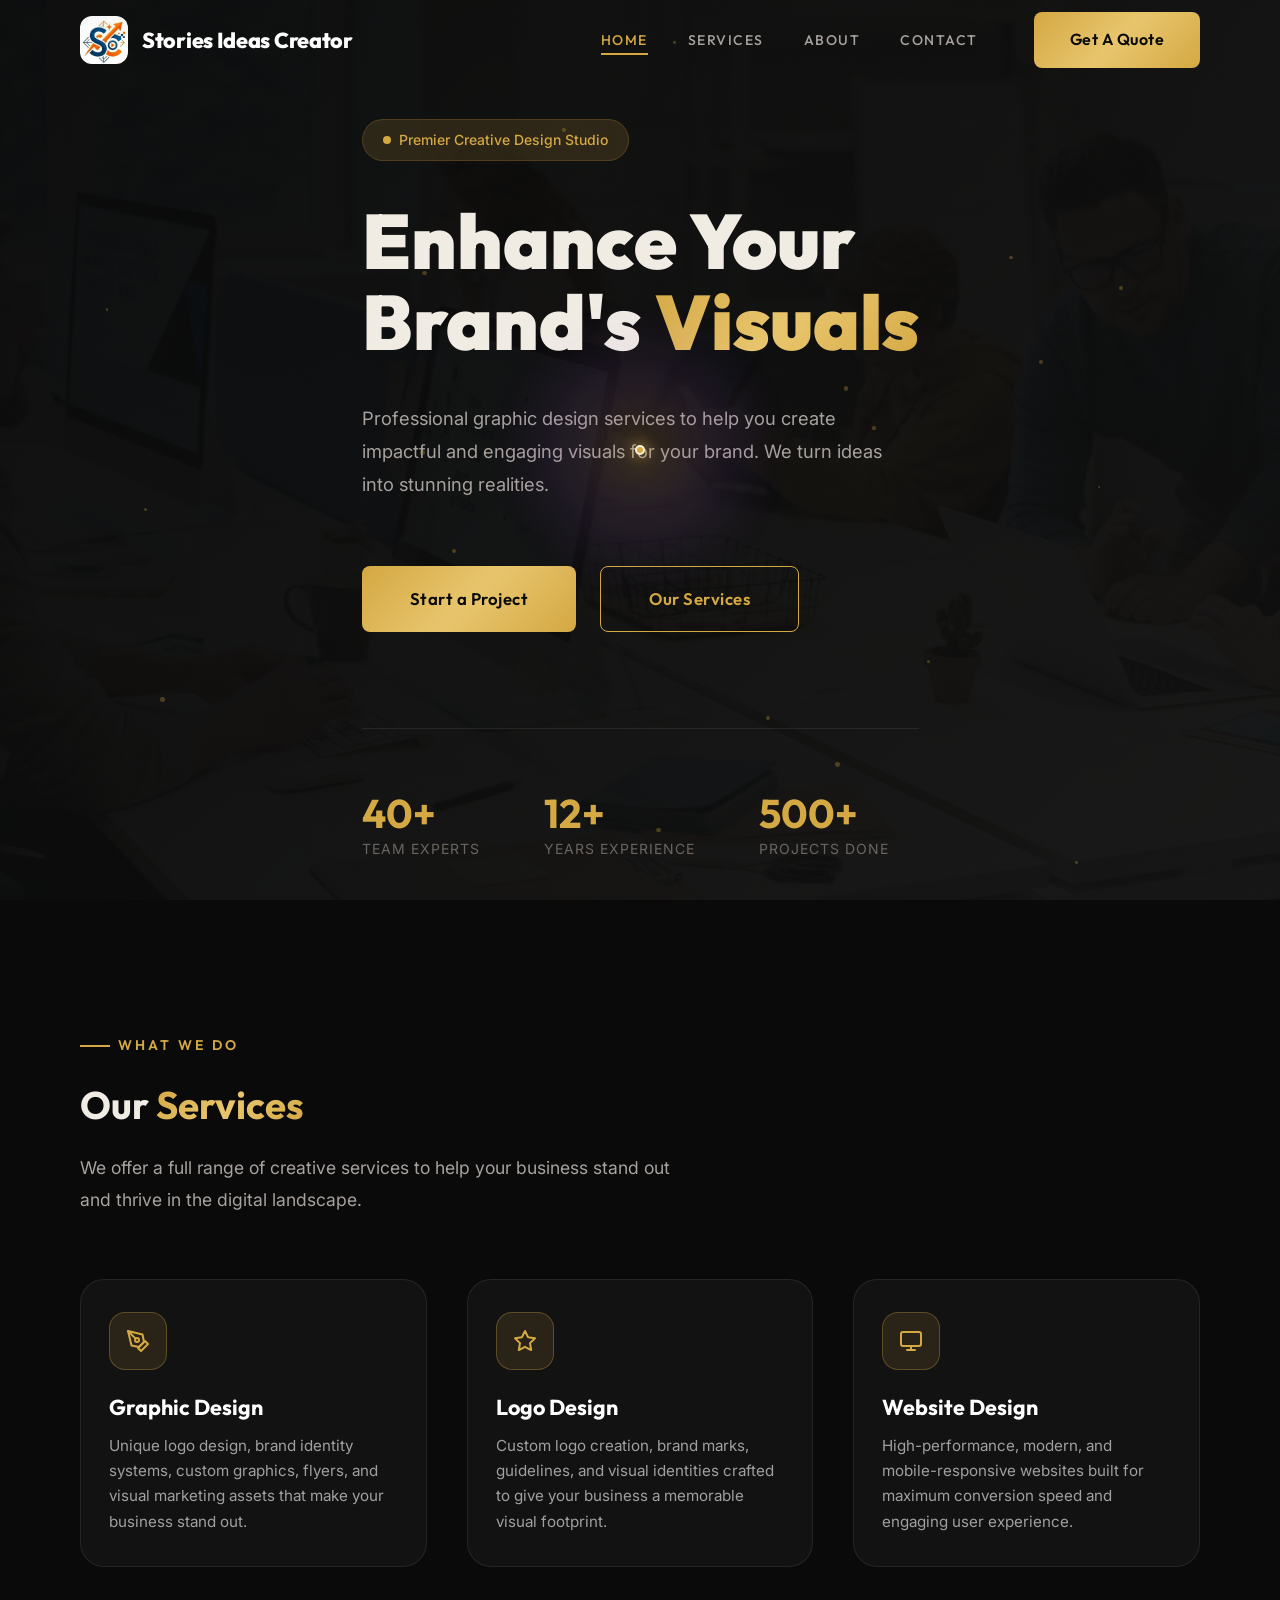
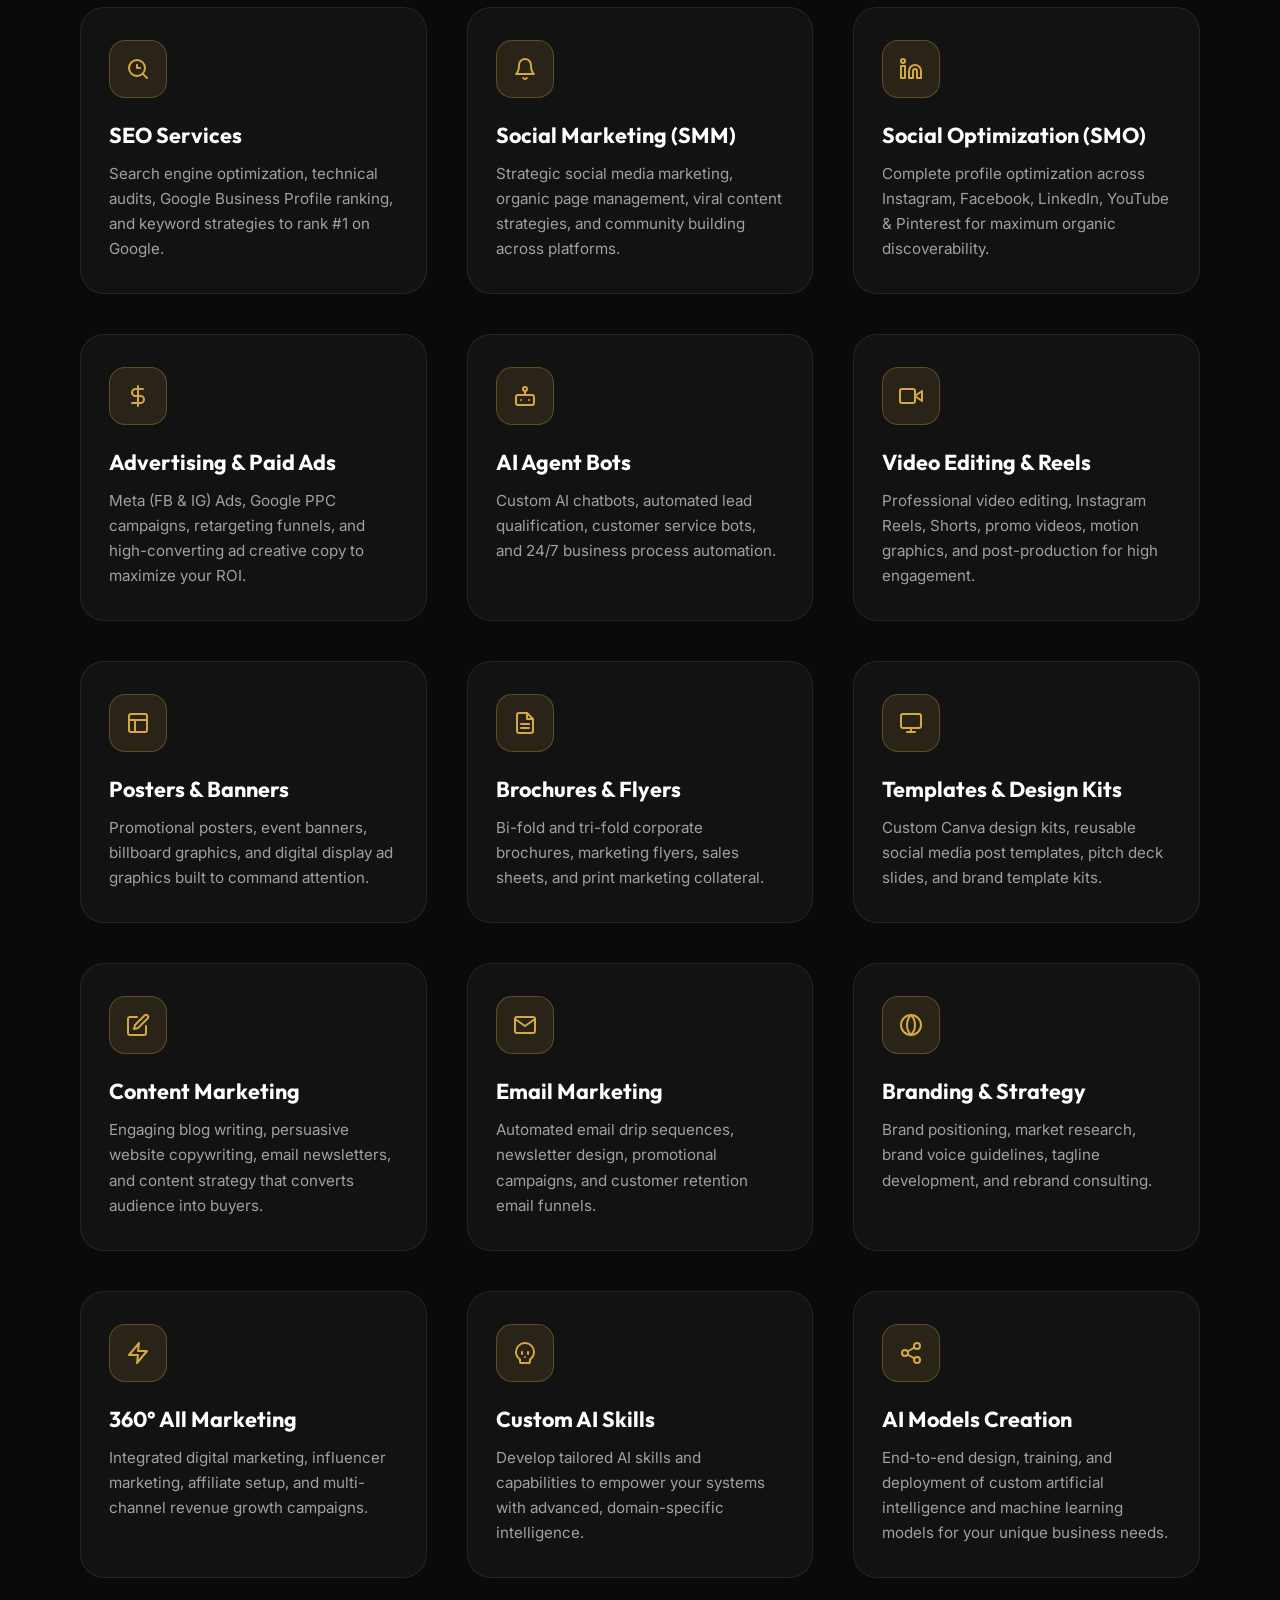
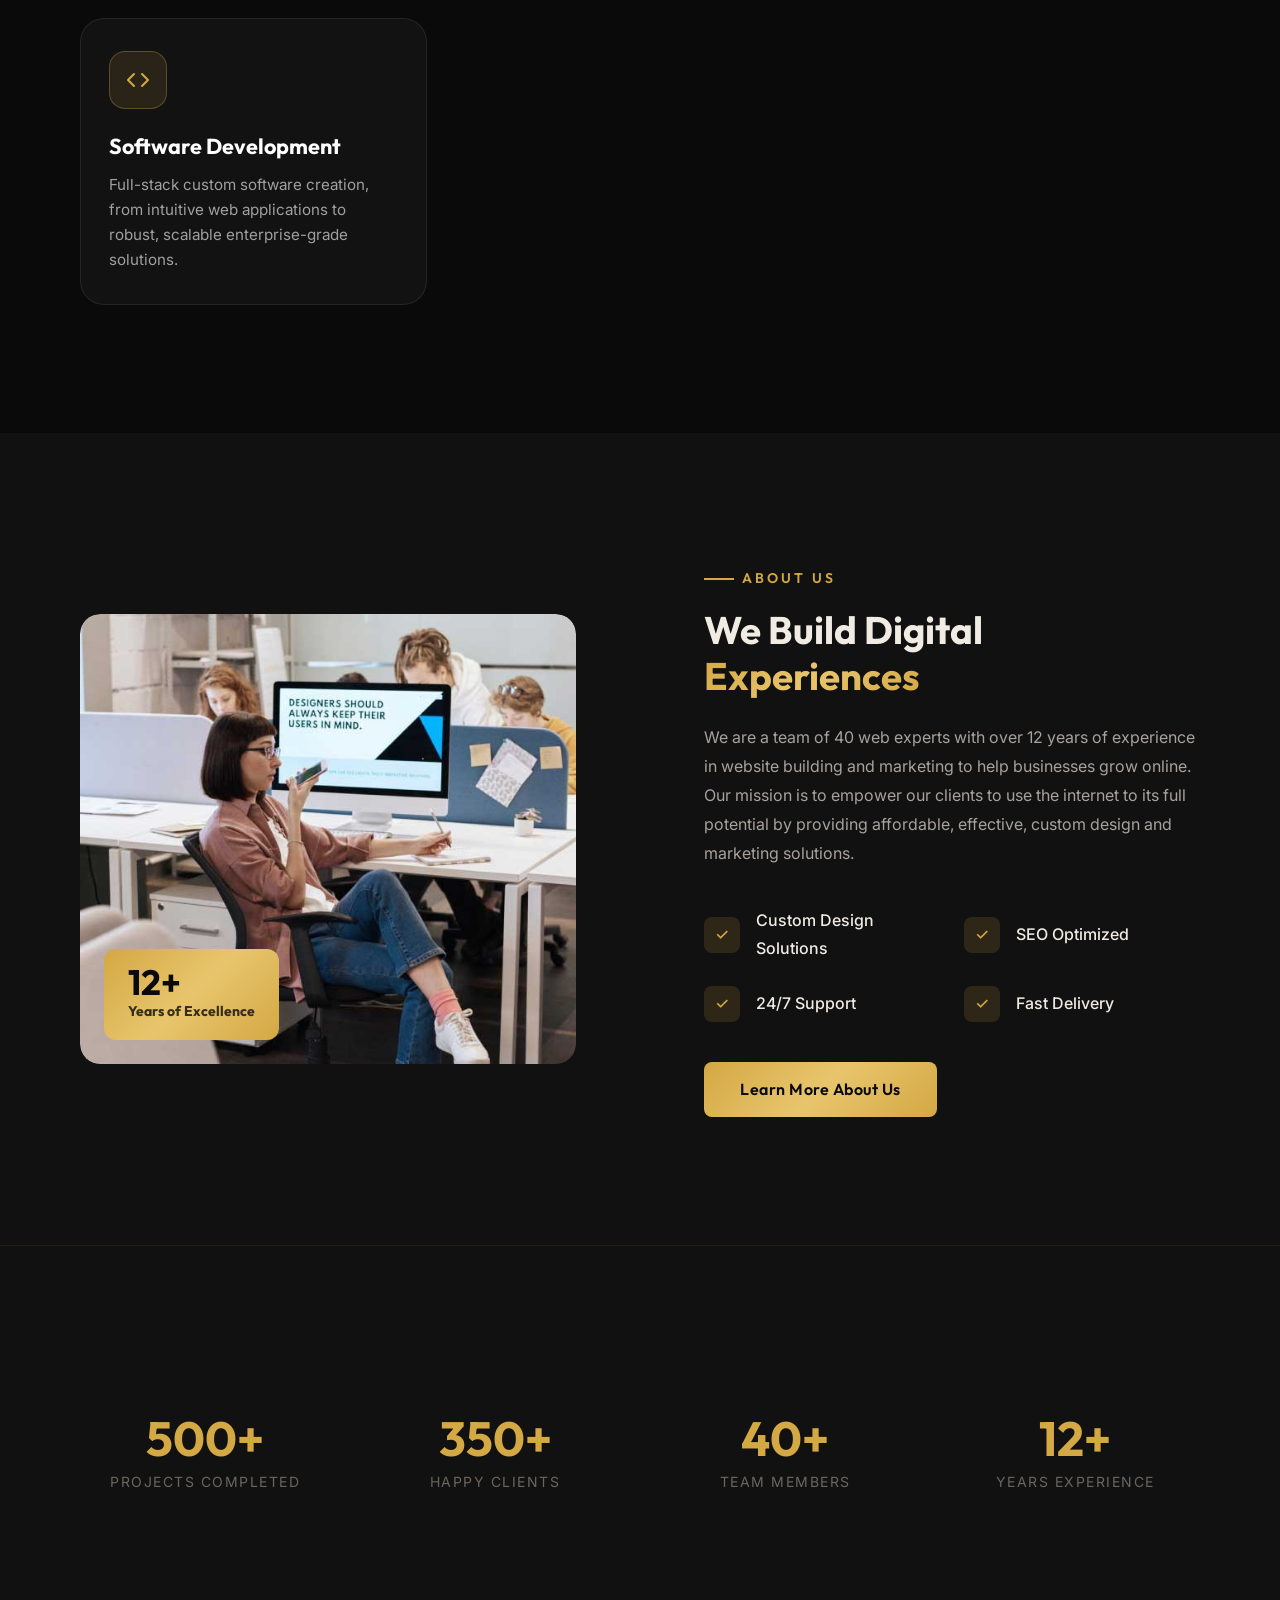
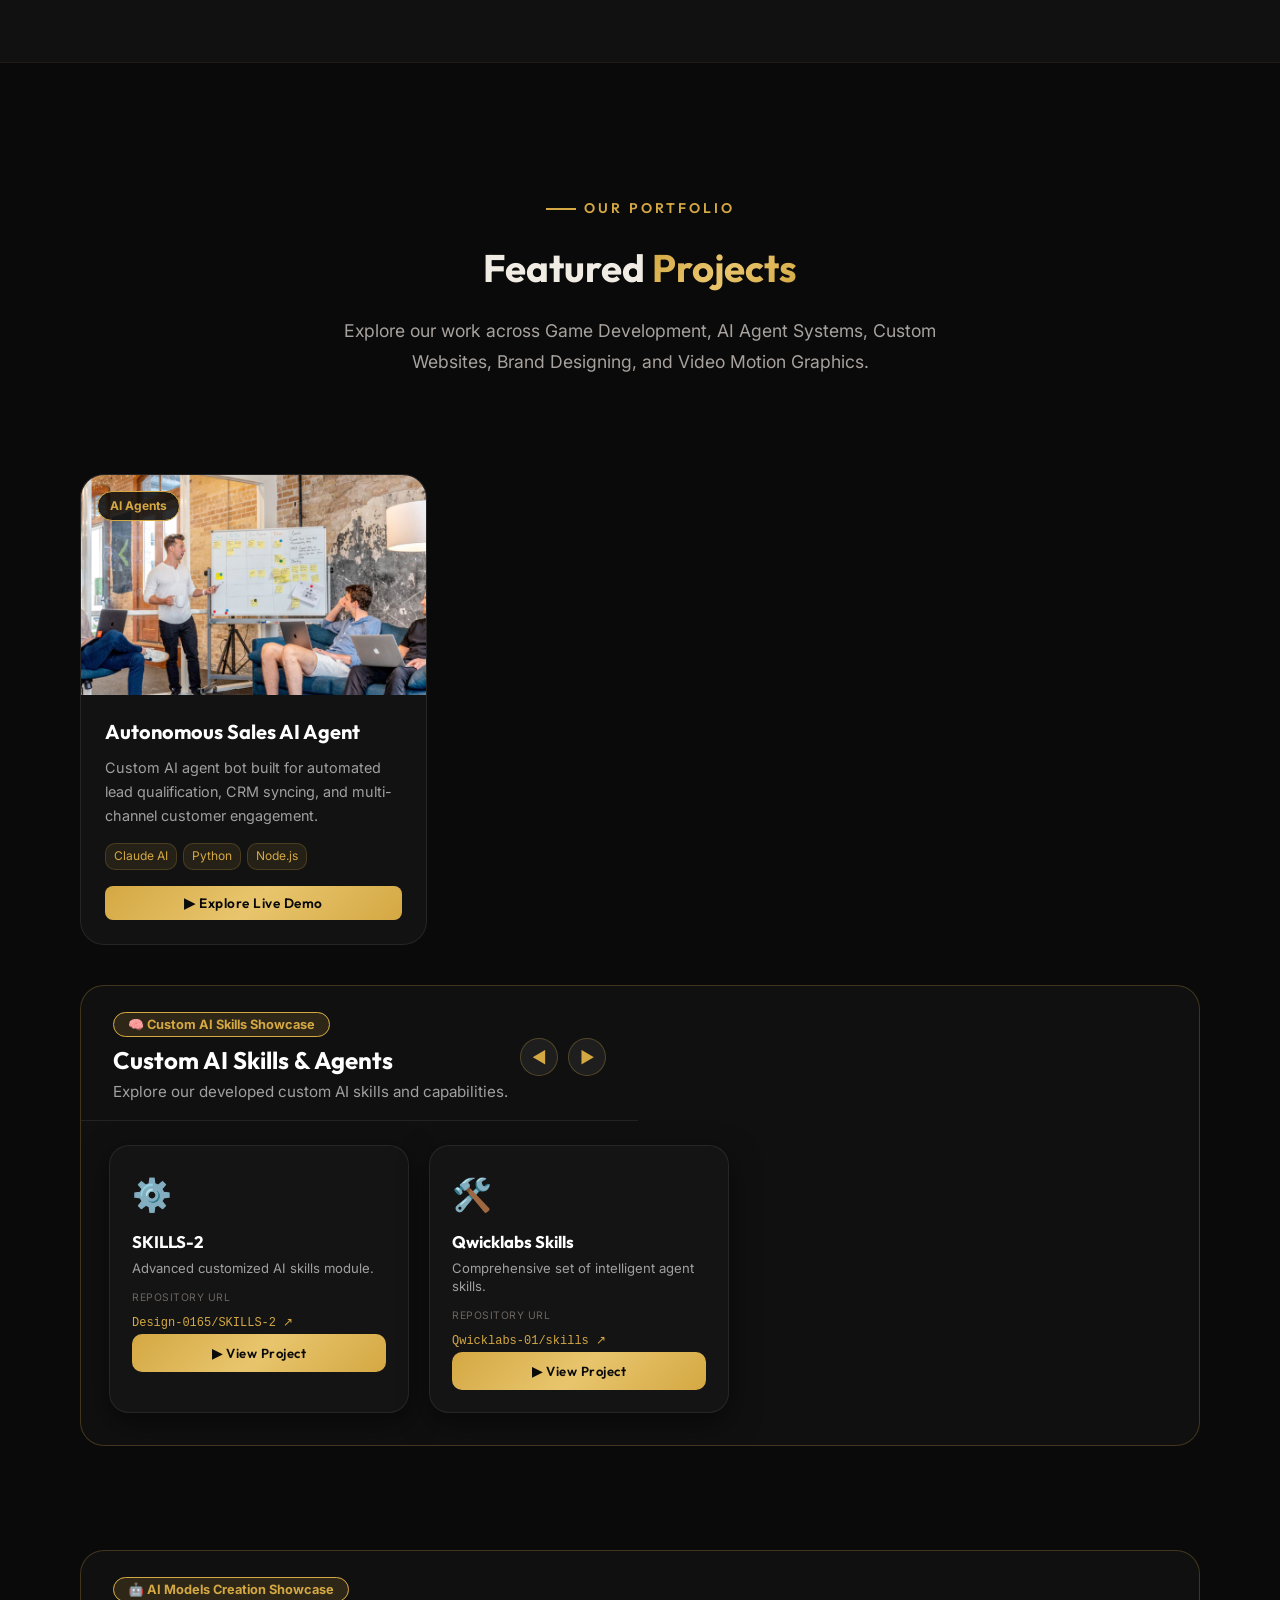
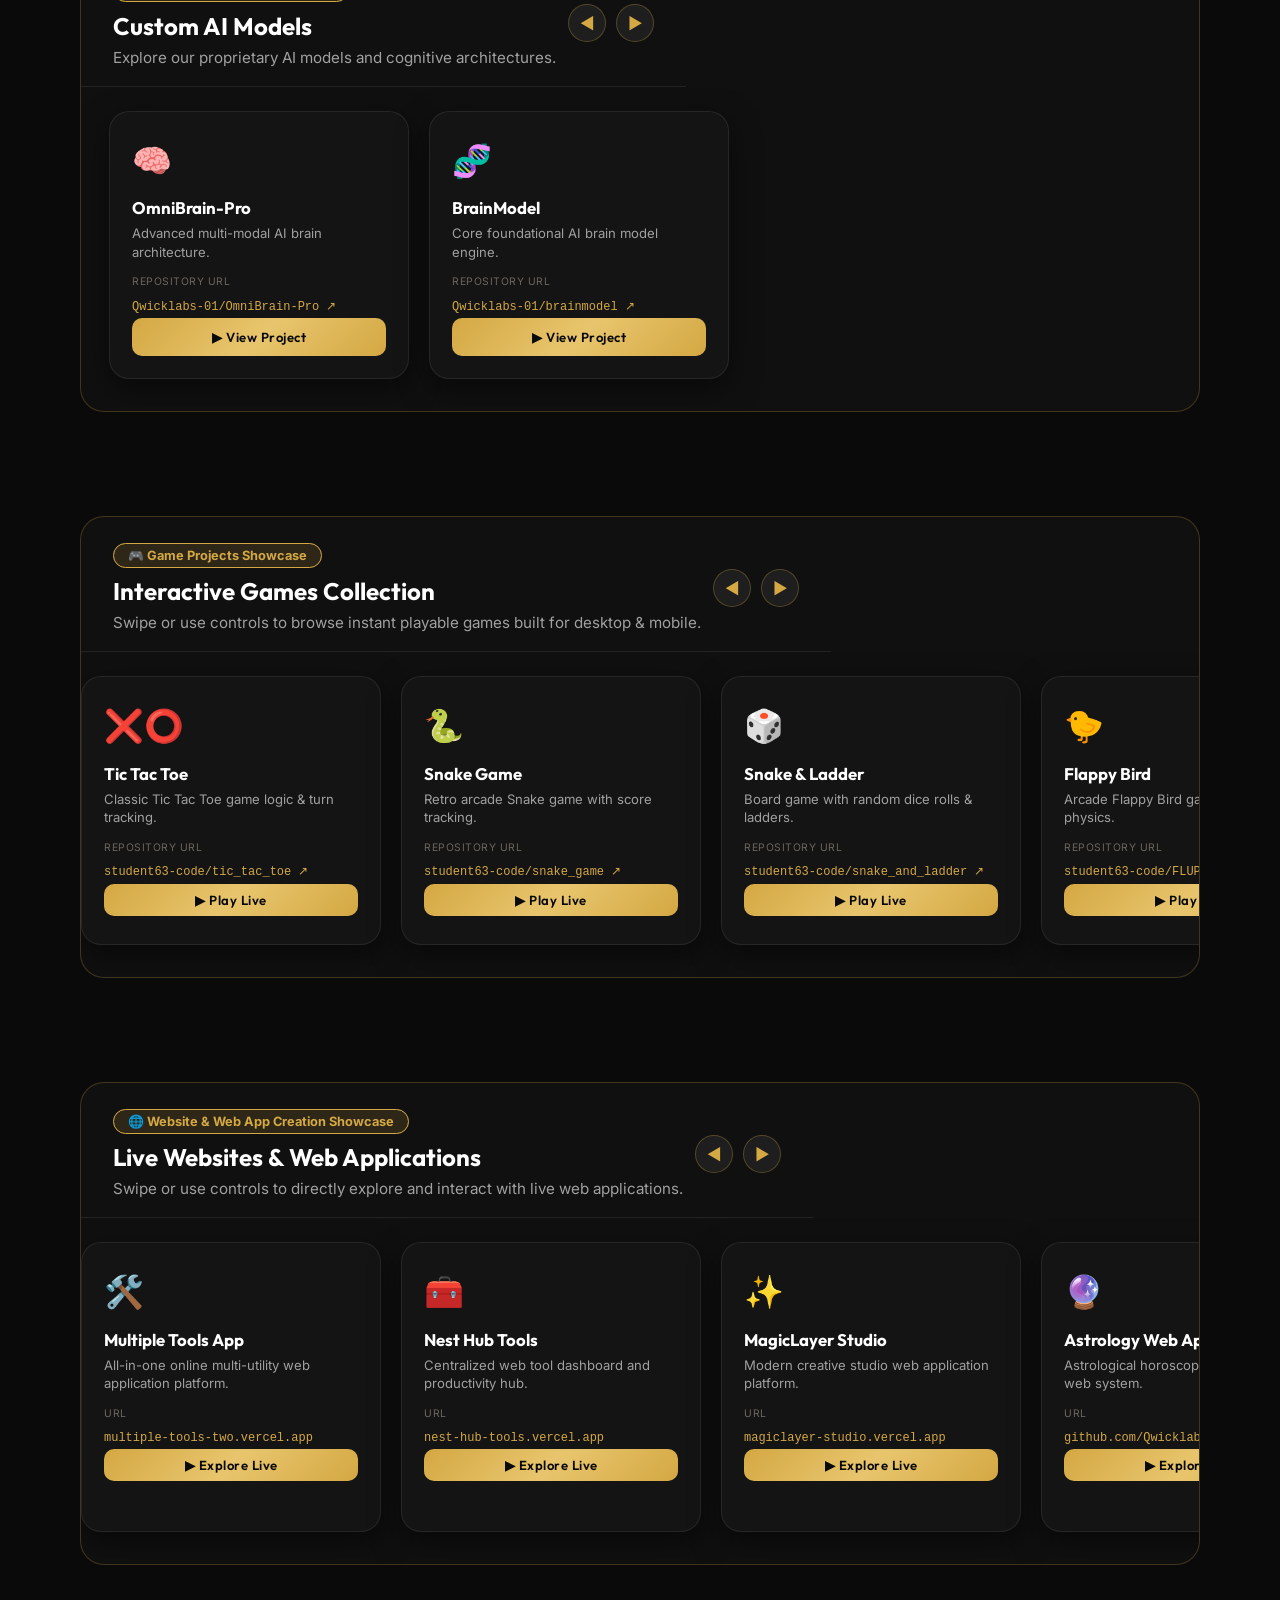
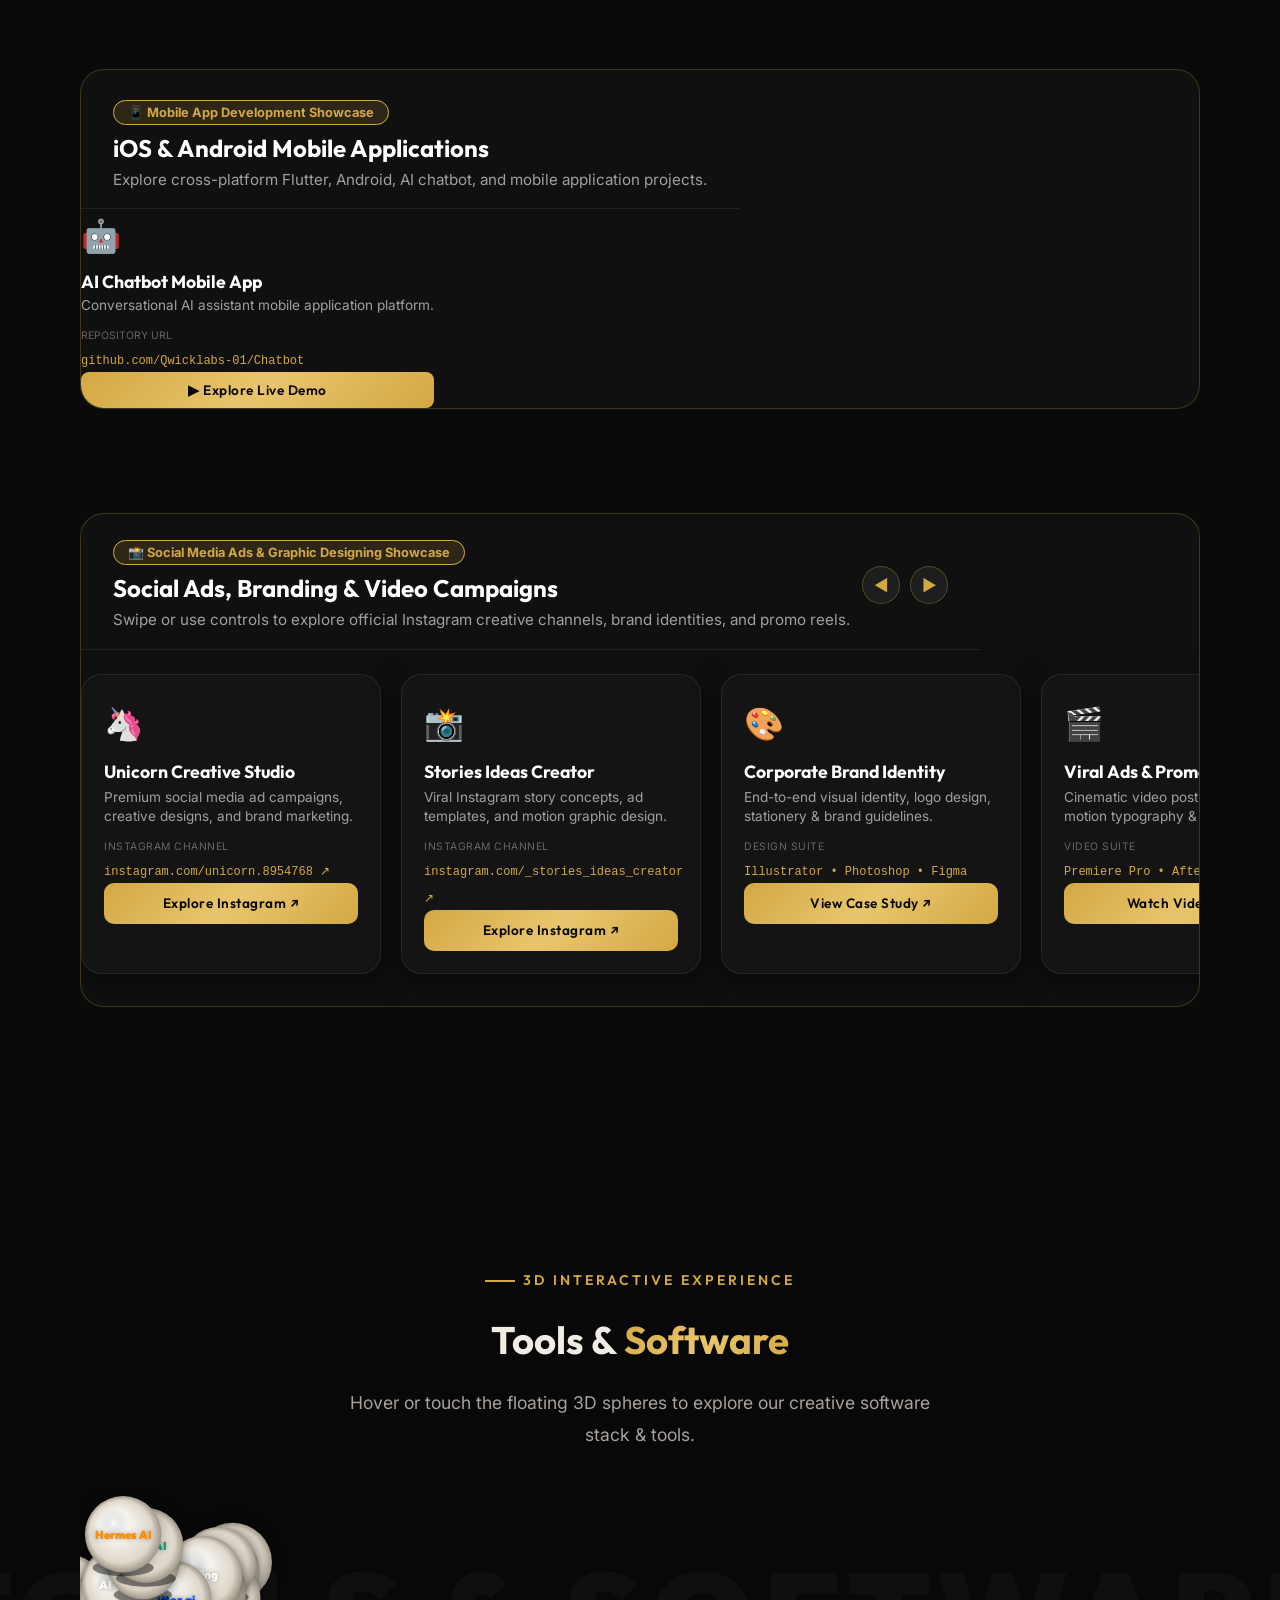
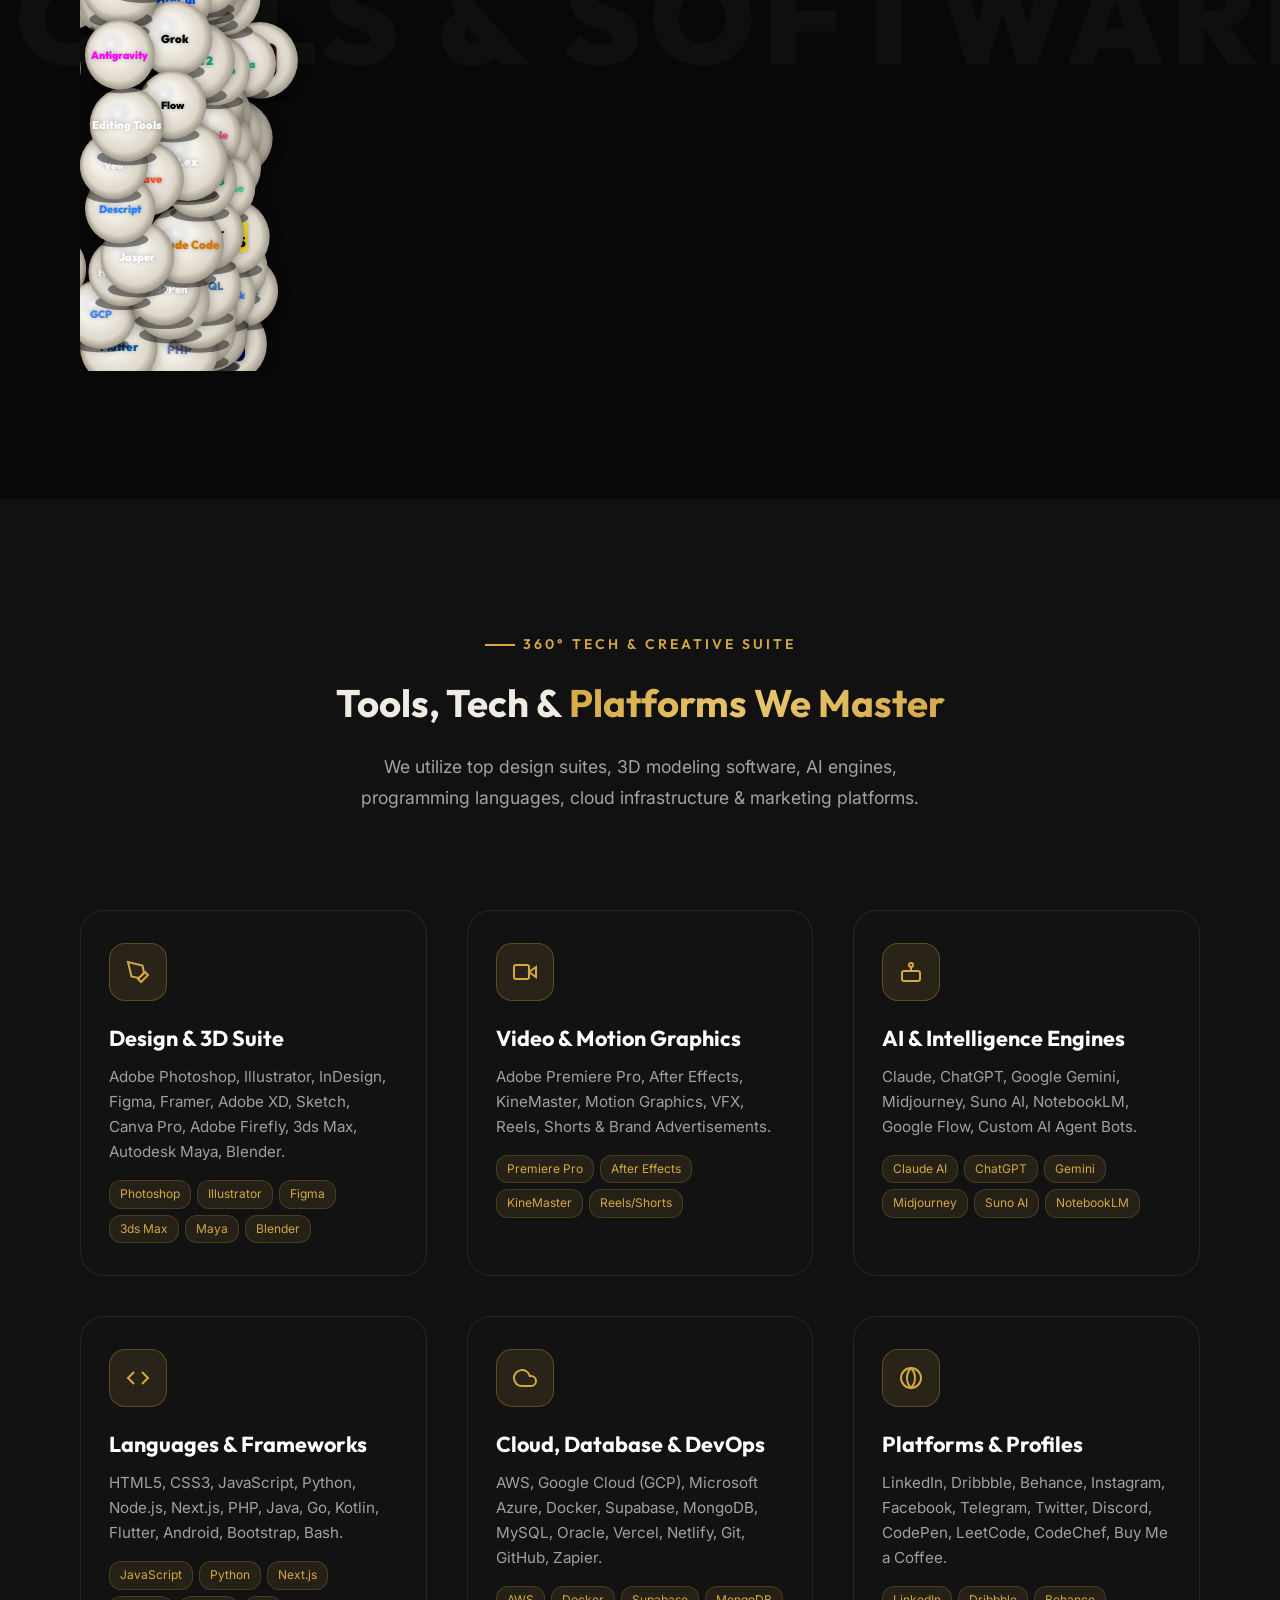
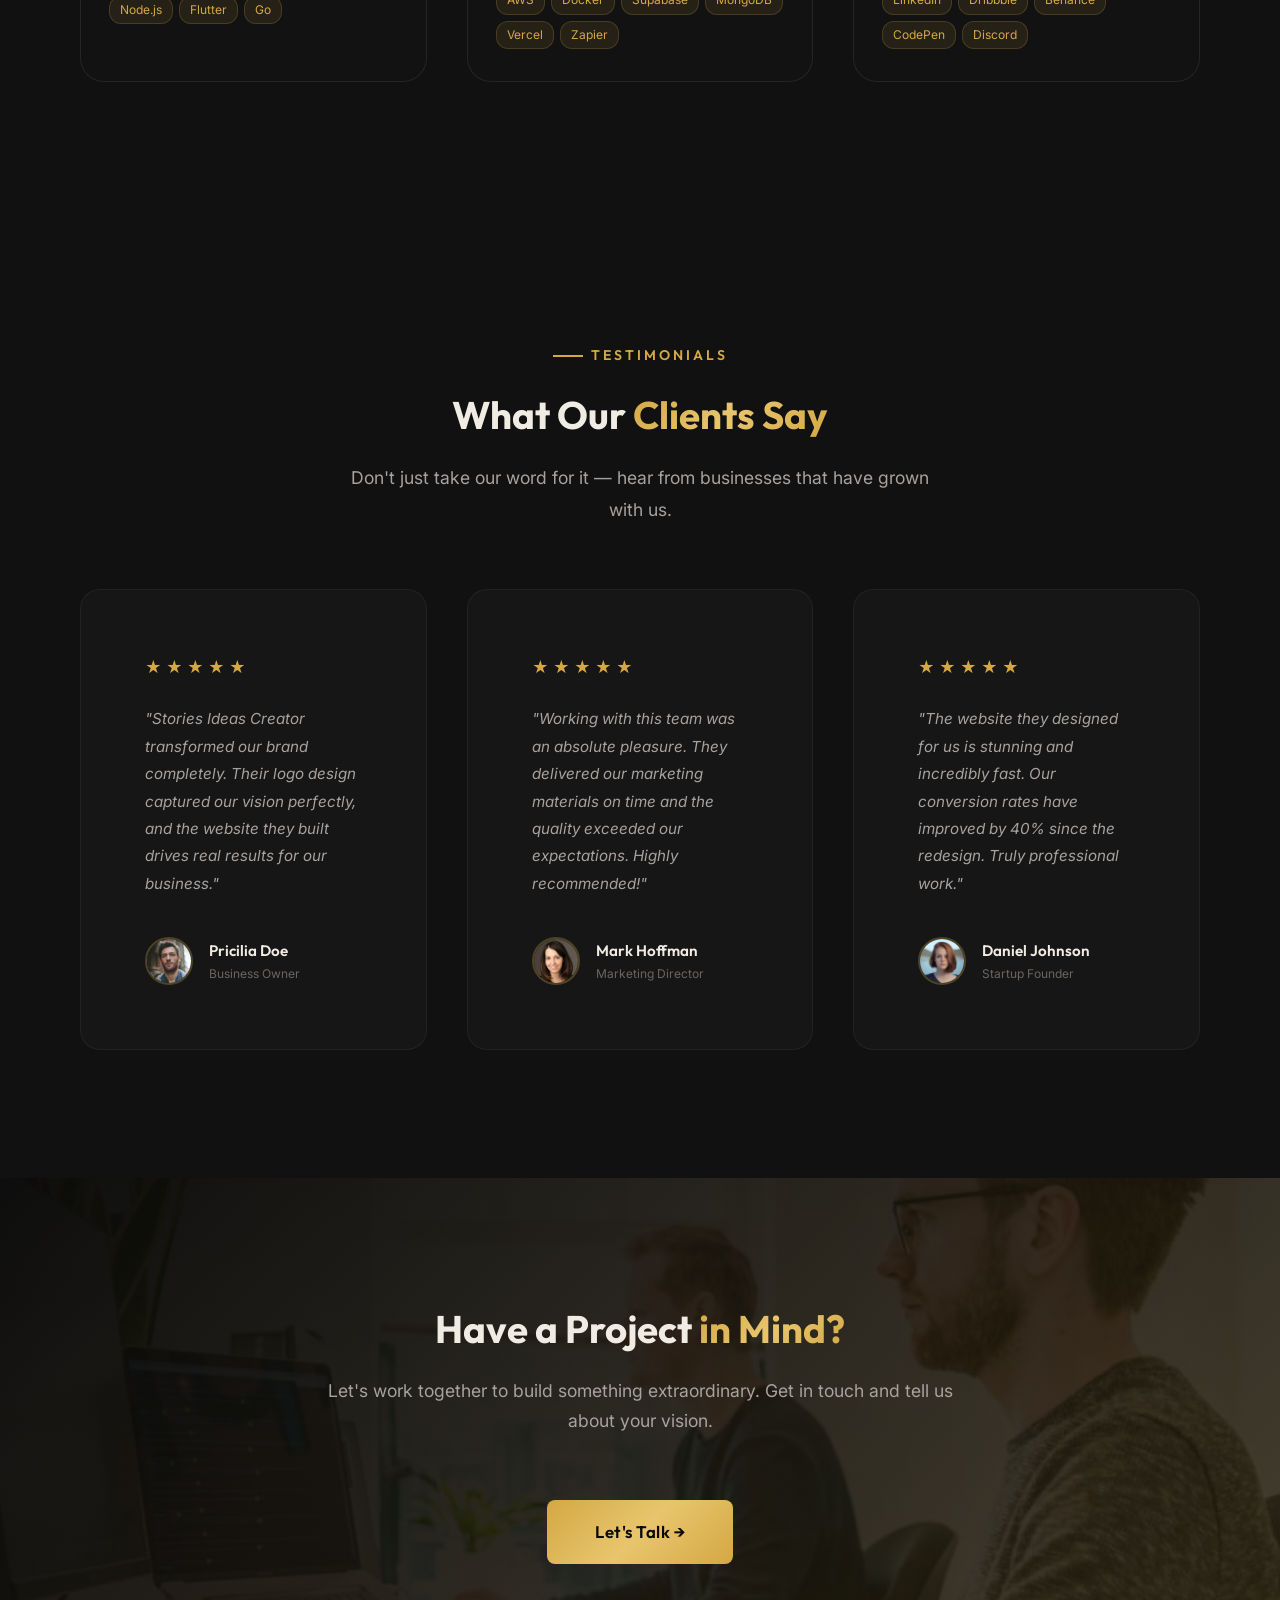
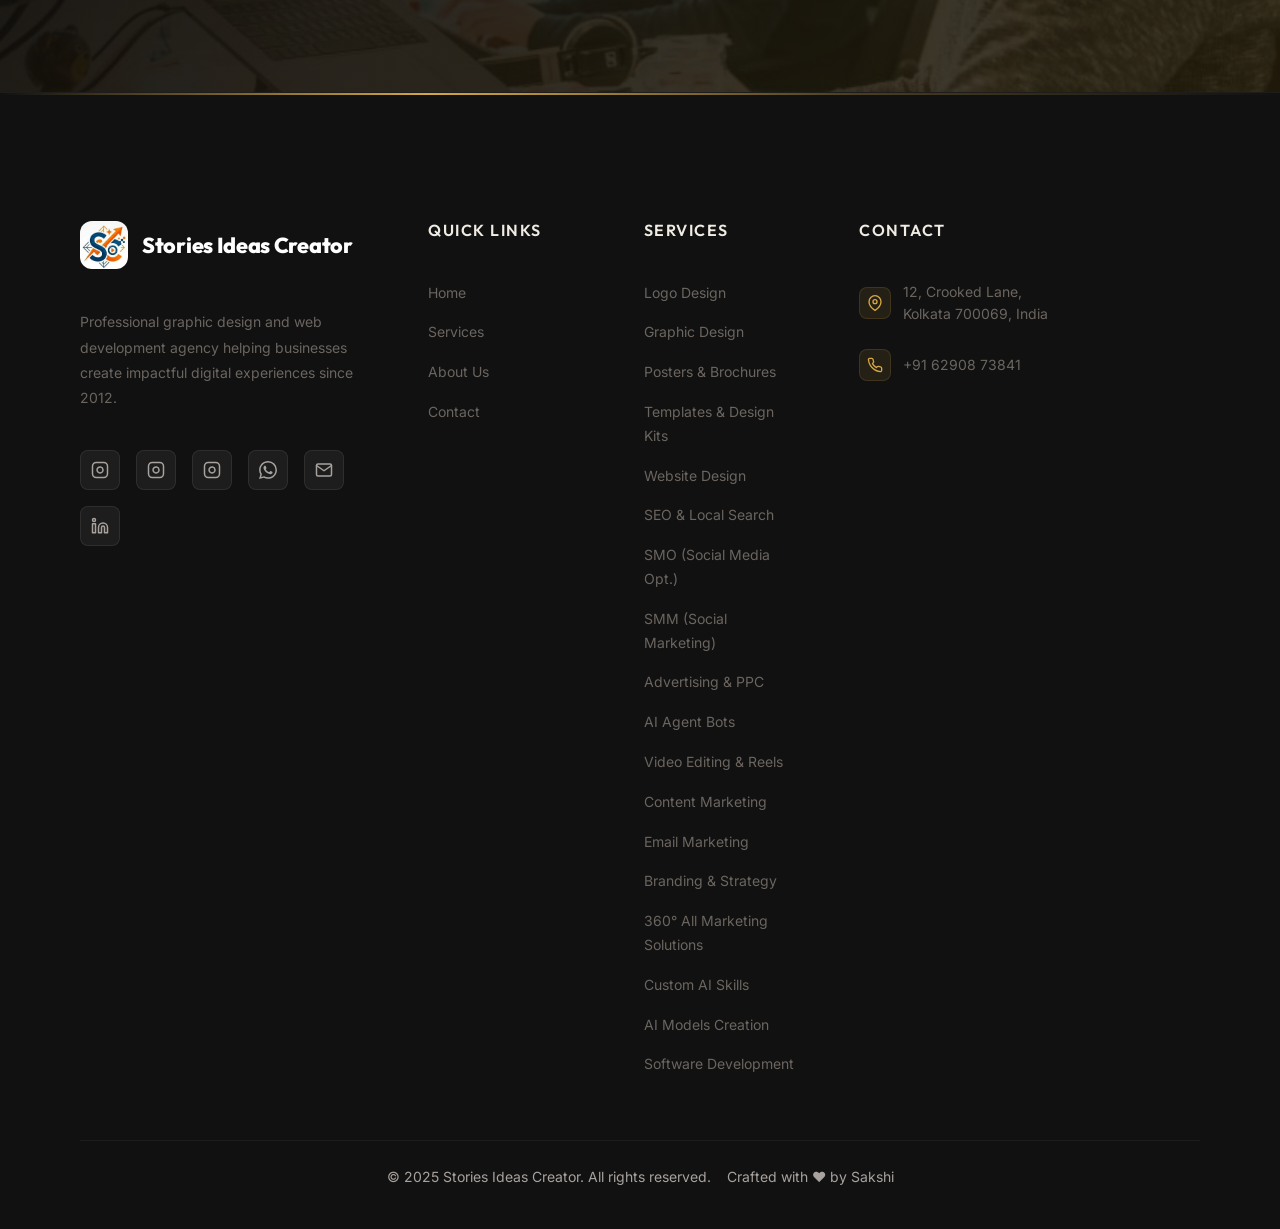
==== index.html @ d6fd5bc4 "Fix Trap Door game: link to live Vercel URL for instant play" ====
<!DOCTYPE html>
<html lang="en">
<head>
  <meta charset="UTF-8">
  <meta name="viewport" content="width=device-width, initial-scale=1.0">
  <title>Stories Ideas Creator | Professional Graphic Design & Web Services in Kolkata</title>
  <meta name="description" content="Stories Ideas Creator is a Kolkata-based creative agency offering professional graphic design, logo design, website development, and branding solutions. 12+ years of excellence.">
  <meta name="keywords" content="graphic design Kolkata, logo design, website design, branding agency, creative design services, digital marketing, web development India">
  <meta name="author" content="Stories Ideas Creator">
  <link rel="canonical" href="https://storiesideascreator.com/">

  <!-- Open Graph -->
  <meta property="og:type" content="website">
  <meta property="og:title" content="Stories Ideas Creator | Professional Graphic Design & Web Services">
  <meta property="og:description" content="Kolkata-based creative agency offering professional graphic design, logo design, website development, and branding solutions.">
  <meta property="og:url" content="https://storiesideascreator.com/">
  <meta property="og:site_name" content="Stories Ideas Creator">

  <!-- Twitter Card -->
  <meta name="twitter:card" content="summary_large_image">
  <meta name="twitter:title" content="Stories Ideas Creator | Professional Graphic Design & Web Services">
  <meta name="twitter:description" content="Kolkata-based creative agency offering professional graphic design, logo design, website development, and branding solutions.">

  <!-- Fonts -->
  <link rel="preconnect" href="https://fonts.googleapis.com">
  <link rel="preconnect" href="https://fonts.gstatic.com" crossorigin>
  <link href="https://fonts.googleapis.com/css2?family=Inter:wght@300;400;500;600;700&family=Outfit:wght@400;500;600;700;900&display=swap" rel="stylesheet">

  <!-- Styles -->
  <link rel="stylesheet" href="css/style.min.css">

  <!-- Structured Data -->
  <script type="application/ld+json">
  {
    "@context": "https://schema.org",
    "@type": "LocalBusiness",
    "name": "Stories Ideas Creator",
    "description": "Professional graphic design and web development agency in Kolkata, India.",
    "url": "https://storiesideascreator.com",
    "telephone": "+916290873841",
    "email": "hellocreativedesigner08@gmail.com",
    "address": {
      "@type": "PostalAddress",
      "streetAddress": "12, Crooked Lane",
      "addressLocality": "Kolkata",
      "postalCode": "700069",
      "addressCountry": "IN"
    },
    "sameAs": [
      "https://www.instagram.com/storiesideascreator"
    ],
    "openingHoursSpecification": {
      "@type": "OpeningHoursSpecification",
      "dayOfWeek": ["Monday","Tuesday","Wednesday","Thursday","Friday","Saturday"],
      "opens": "09:00",
      "closes": "18:00"
    }
  }
  </script>
</head>
<body>

  <!-- ========== NAVIGATION ========== -->
  <nav class="navbar" id="navbar" role="navigation" aria-label="Main navigation">
    <div class="container">
      <a href="index.html" class="nav-logo" aria-label="Stories Ideas Creator Home">
        <div class="nav-logo-icon">
          <img src="assets/images/sc_logo.jpg" alt="Stories Ideas Creator SC Logo" class="nav-logo-img">
        </div>
        <div class="nav-logo-text-wrap">
          <span class="brand-title">Stories Ideas Creator</span>
        </div>
      </a>
      <ul class="nav-menu" id="nav-menu">
        <li><a href="index.html" class="nav-link active">Home</a></li>
        <li><a href="services.html" class="nav-link">Services</a></li>
        <li><a href="about.html" class="nav-link">About</a></li>
        <li><a href="contact.html" class="nav-link">Contact</a></li>
        <li class="nav-cta"><a href="contact.html" class="btn btn--primary">Get A Quote</a></li>
      </ul>
      <button class="nav-toggle" id="nav-toggle" aria-label="Toggle menu" aria-expanded="false">
        <span></span><span></span><span></span>
      </button>
    </div>
  </nav>

  <!-- ========== HERO ========== -->
  <section class="hero" id="hero">
    <div class="hero-bg">
      <img src="assets/images/hero-bg.jpg" alt="Creative design team working at desks" width="1920" height="1027" loading="eager">
    </div>
    <div class="hero-overlay"></div>
    <div class="hero-particles"></div>
    <div class="container">
      <div class="hero-content">
        <div class="hero-badge">
          <span class="dot"></span>
          Premier Creative Design Studio
        </div>
        <h1 class="hero-title">
          <span class="line">Enhance Your</span>
          <span class="line">Brand's <span class="text-gradient">Visuals</span></span>
        </h1>
        <p class="hero-description">
          Professional graphic design services to help you create impactful and engaging visuals for your brand. We turn ideas into stunning realities.
        </p>
        <div class="hero-actions">
          <a href="contact.html" class="btn btn--primary btn--lg">Start a Project</a>
          <a href="services.html" class="btn btn--outline btn--lg">Our Services</a>
        </div>
        <div class="hero-stats">
          <div class="hero-stat">
            <div class="hero-stat-number" data-count="40" data-suffix="+">0</div>
            <div class="hero-stat-label">Team Experts</div>
          </div>
          <div class="hero-stat">
            <div class="hero-stat-number" data-count="12" data-suffix="+">0</div>
            <div class="hero-stat-label">Years Experience</div>
          </div>
          <div class="hero-stat">
            <div class="hero-stat-number" data-count="500" data-suffix="+">0</div>
            <div class="hero-stat-label">Projects Done</div>
          </div>
        </div>
      </div>
    </div>
  </section>

  <!-- ========== SERVICES ========== -->
  <section class="section" id="services">
    <div class="container">
      <div class="reveal">
        <span class="section-label">What We Do</span>
        <h2 class="section-title">Our <span class="text-gradient">Services</span></h2>
        <p class="section-subtitle">We offer a full range of creative services to help your business stand out and thrive in the digital landscape.</p>
      </div>

      <div class="services-grid stagger-children">
        <!-- 1. Graphic Design -->
        <div class="glass-card">
          <div class="card-icon">
            <svg width="24" height="24" viewBox="0 0 24 24" fill="none" stroke="#d4a843" stroke-width="2" stroke-linecap="round" stroke-linejoin="round"><path d="M12 19l7-7 3 3-7 7-3-3z"/><path d="M18 13l-1.5-7.5L2 2l3.5 14.5L13 18l5-5z"/><path d="M2 2l7.586 7.586"/><circle cx="11" cy="11" r="2"/></svg>
          </div>
          <h3 class="card-title">Graphic Design</h3>
          <p class="card-description">Unique logo design, brand identity systems, custom graphics, flyers, and visual marketing assets that make your business stand out.</p>
        </div>

        <!-- 2. Logo Design -->
        <div class="glass-card">
          <div class="card-icon">
            <svg width="24" height="24" viewBox="0 0 24 24" fill="none" stroke="#d4a843" stroke-width="2" stroke-linecap="round" stroke-linejoin="round"><polygon points="12 2 15.09 8.26 22 9.27 17 14.14 18.18 21.02 12 17.77 5.82 21.02 7 14.14 2 9.27 8.91 8.26 12 2"/></svg>
          </div>
          <h3 class="card-title">Logo Design</h3>
          <p class="card-description">Custom logo creation, brand marks, guidelines, and visual identities crafted to give your business a memorable visual footprint.</p>
        </div>

        <!-- 3. Website Design & Development -->
        <div class="glass-card">
          <div class="card-icon">
            <svg width="24" height="24" viewBox="0 0 24 24" fill="none" stroke="#d4a843" stroke-width="2" stroke-linecap="round" stroke-linejoin="round"><rect x="2" y="3" width="20" height="14" rx="2" ry="2"/><line x1="8" y1="21" x2="16" y2="21"/><line x1="12" y1="17" x2="12" y2="21"/></svg>
          </div>
          <h3 class="card-title">Website Design</h3>
          <p class="card-description">High-performance, modern, and mobile-responsive websites built for maximum conversion speed and engaging user experience.</p>
        </div>

        <!-- 4. Search Engine Optimization (SEO) -->
        <div class="glass-card">
          <div class="card-icon">
            <svg width="24" height="24" viewBox="0 0 24 24" fill="none" stroke="#d4a843" stroke-width="2" stroke-linecap="round" stroke-linejoin="round"><circle cx="11" cy="11" r="8"/><line x1="21" y1="21" x2="16.65" y2="16.65"/><polyline points="11 8 11 11 14 11"/></svg>
          </div>
          <h3 class="card-title">SEO Services</h3>
          <p class="card-description">Search engine optimization, technical audits, Google Business Profile ranking, and keyword strategies to rank #1 on Google.</p>
        </div>

        <!-- 5. Social Media Marketing (SMM) -->
        <div class="glass-card">
          <div class="card-icon">
            <svg width="24" height="24" viewBox="0 0 24 24" fill="none" stroke="#d4a843" stroke-width="2" stroke-linecap="round" stroke-linejoin="round"><path d="M18 8A6 6 0 0 0 6 8c0 7-3 9-3 9h18s-3-2-3-9"/><path d="M13.73 21a2 2 0 0 1-3.46 0"/></svg>
          </div>
          <h3 class="card-title">Social Marketing (SMM)</h3>
          <p class="card-description">Strategic social media marketing, organic page management, viral content strategies, and community building across platforms.</p>
        </div>

        <!-- 6. Social Media Optimization (SMO) -->
        <div class="glass-card">
          <div class="card-icon">
            <svg width="24" height="24" viewBox="0 0 24 24" fill="none" stroke="#d4a843" stroke-width="2" stroke-linecap="round" stroke-linejoin="round"><path d="M16 8a6 6 0 0 1 6 6v7h-4v-7a2 2 0 0 0-2-2 2 2 0 0 0-2 2v7h-4v-7a6 6 0 0 1 6-6z"/><rect x="2" y="9" width="4" height="12"/><circle cx="4" cy="4" r="2"/></svg>
          </div>
          <h3 class="card-title">Social Optimization (SMO)</h3>
          <p class="card-description">Complete profile optimization across Instagram, Facebook, LinkedIn, YouTube & Pinterest for maximum organic discoverability.</p>
        </div>

        <!-- 7. Advertising & Paid Ads (PPC) -->
        <div class="glass-card">
          <div class="card-icon">
            <svg width="24" height="24" viewBox="0 0 24 24" fill="none" stroke="#d4a843" stroke-width="2" stroke-linecap="round" stroke-linejoin="round"><path d="M12 2v20M17 5H9.5a3.5 3.5 0 0 0 0 7h5a3.5 3.5 0 0 1 0 7H6"/></svg>
          </div>
          <h3 class="card-title">Advertising & Paid Ads</h3>
          <p class="card-description">Meta (FB & IG) Ads, Google PPC campaigns, retargeting funnels, and high-converting ad creative copy to maximize your ROI.</p>
        </div>

        <!-- 8. AI Agent Bots & Automation -->
        <div class="glass-card">
          <div class="card-icon">
            <svg width="24" height="24" viewBox="0 0 24 24" fill="none" stroke="#d4a843" stroke-width="2" stroke-linecap="round" stroke-linejoin="round"><rect x="3" y="11" width="18" height="10" rx="2"/><circle cx="12" cy="5" r="2"/><path d="M12 7v4"/><line x1="8" y1="16" x2="8" y2="16.01"/><line x1="16" y1="16" x2="16" y2="16.01"/></svg>
          </div>
          <h3 class="card-title">AI Agent Bots</h3>
          <p class="card-description">Custom AI chatbots, automated lead qualification, customer service bots, and 24/7 business process automation.</p>
        </div>

        <!-- 9. Video Editing & Reels -->
        <div class="glass-card">
          <div class="card-icon">
            <svg width="24" height="24" viewBox="0 0 24 24" fill="none" stroke="#d4a843" stroke-width="2" stroke-linecap="round" stroke-linejoin="round"><polygon points="23 7 16 12 23 17 23 7"/><rect x="1" y="5" width="15" height="14" rx="2" ry="2"/></svg>
          </div>
          <h3 class="card-title">Video Editing & Reels</h3>
          <p class="card-description">Professional video editing, Instagram Reels, Shorts, promo videos, motion graphics, and post-production for high engagement.</p>
        </div>

        <!-- 10. Posters & Banners -->
        <div class="glass-card">
          <div class="card-icon">
            <svg width="24" height="24" viewBox="0 0 24 24" fill="none" stroke="#d4a843" stroke-width="2" stroke-linecap="round" stroke-linejoin="round"><rect x="3" y="3" width="18" height="18" rx="2" ry="2"/><line x1="3" y1="9" x2="21" y2="9"/><line x1="9" y1="21" x2="9" y2="9"/></svg>
          </div>
          <h3 class="card-title">Posters & Banners</h3>
          <p class="card-description">Promotional posters, event banners, billboard graphics, and digital display ad graphics built to command attention.</p>
        </div>

        <!-- 11. Brochures & Flyers -->
        <div class="glass-card">
          <div class="card-icon">
            <svg width="24" height="24" viewBox="0 0 24 24" fill="none" stroke="#d4a843" stroke-width="2" stroke-linecap="round" stroke-linejoin="round"><path d="M14 2H6a2 2 0 0 0-2 2v16a2 2 0 0 0 2 2h12a2 2 0 0 0 2-2V8z"/><polyline points="14 2 14 8 20 8"/><line x1="16" y1="13" x2="8" y2="13"/><line x1="16" y1="17" x2="8" y2="17"/></svg>
          </div>
          <h3 class="card-title">Brochures & Flyers</h3>
          <p class="card-description">Bi-fold and tri-fold corporate brochures, marketing flyers, sales sheets, and print marketing collateral.</p>
        </div>

        <!-- 12. Templates & Design Kits -->
        <div class="glass-card">
          <div class="card-icon">
            <svg width="24" height="24" viewBox="0 0 24 24" fill="none" stroke="#d4a843" stroke-width="2" stroke-linecap="round" stroke-linejoin="round"><rect x="2" y="3" width="20" height="14" rx="2"/><line x1="8" y1="21" x2="16" y2="21"/><line x1="12" y1="17" x2="12" y2="21"/></svg>
          </div>
          <h3 class="card-title">Templates & Design Kits</h3>
          <p class="card-description">Custom Canva design kits, reusable social media post templates, pitch deck slides, and brand template kits.</p>
        </div>

        <!-- 13. Content Marketing & Copywriting -->
        <div class="glass-card">
          <div class="card-icon">
            <svg width="24" height="24" viewBox="0 0 24 24" fill="none" stroke="#d4a843" stroke-width="2" stroke-linecap="round" stroke-linejoin="round"><path d="M11 4H4a2 2 0 0 0-2 2v14a2 2 0 0 0 2 2h14a2 2 0 0 0 2-2v-7"/><path d="M18.5 2.5a2.121 2.121 0 0 1 3 3L12 15l-4 1 1-4 9.5-9.5z"/></svg>
          </div>
          <h3 class="card-title">Content Marketing</h3>
          <p class="card-description">Engaging blog writing, persuasive website copywriting, email newsletters, and content strategy that converts audience into buyers.</p>
        </div>

        <!-- 14. Email Marketing -->
        <div class="glass-card">
          <div class="card-icon">
            <svg width="24" height="24" viewBox="0 0 24 24" fill="none" stroke="#d4a843" stroke-width="2" stroke-linecap="round" stroke-linejoin="round"><path d="M4 4h16c1.1 0 2 .9 2 2v12c0 1.1-.9 2-2 2H4c-1.1 0-2-.9-2-2V6c0-1.1.9-2 2-2z"/><polyline points="22,6 12,13 2,6"/></svg>
          </div>
          <h3 class="card-title">Email Marketing</h3>
          <p class="card-description">Automated email drip sequences, newsletter design, promotional campaigns, and customer retention email funnels.</p>
        </div>

        <!-- 15. Branding & Strategy -->
        <div class="glass-card">
          <div class="card-icon">
            <svg width="24" height="24" viewBox="0 0 24 24" fill="none" stroke="#d4a843" stroke-width="2" stroke-linecap="round" stroke-linejoin="round"><circle cx="12" cy="12" r="10"/><path d="M12 2a14.5 14.5 0 0 0 0 20 14.5 14.5 0 0 0 0-20"/></svg>
          </div>
          <h3 class="card-title">Branding & Strategy</h3>
          <p class="card-description">Brand positioning, market research, brand voice guidelines, tagline development, and rebrand consulting.</p>
        </div>

        <!-- 16. All Types of Marketing -->
        <div class="glass-card">
          <div class="card-icon">
            <svg width="24" height="24" viewBox="0 0 24 24" fill="none" stroke="#d4a843" stroke-width="2" stroke-linecap="round" stroke-linejoin="round"><polygon points="13 2 3 14 12 14 11 22 21 10 12 10 13 2"/></svg>
          </div>
          <h3 class="card-title">360° All Marketing</h3>
          <p class="card-description">Integrated digital marketing, influencer marketing, affiliate setup, and multi-channel revenue growth campaigns.</p>
        </div>

        <!-- 17. Custom AI Skills -->
        <div class="glass-card">
          <div class="card-icon">
            <svg width="24" height="24" viewBox="0 0 24 24" fill="none" stroke="#d4a843" stroke-width="2" stroke-linecap="round" stroke-linejoin="round"><path d="M12 2a9 9 0 0 0-9 9c0 3.1 1.6 5.8 4 7.4V21a1 1 0 0 0 1 1h8a1 1 0 0 0 1-1v-2.6c2.4-1.6 4-4.3 4-7.4a9 9 0 0 0-9-9z"/><path d="M9 13v-2"/><path d="M15 13v-2"/><path d="M12 16v.01"/></svg>
          </div>
          <h3 class="card-title">Custom AI Skills</h3>
          <p class="card-description">Develop tailored AI skills and capabilities to empower your systems with advanced, domain-specific intelligence.</p>
        </div>

        <!-- 18. AI Models Creation -->
        <div class="glass-card">
          <div class="card-icon">
            <svg width="24" height="24" viewBox="0 0 24 24" fill="none" stroke="#d4a843" stroke-width="2" stroke-linecap="round" stroke-linejoin="round"><circle cx="18" cy="5" r="3"/><circle cx="6" cy="12" r="3"/><circle cx="18" cy="19" r="3"/><line x1="8.59" y1="13.51" x2="15.42" y2="17.49"/><line x1="15.41" y1="6.51" x2="8.59" y2="10.49"/></svg>
          </div>
          <h3 class="card-title">AI Models Creation</h3>
          <p class="card-description">End-to-end design, training, and deployment of custom artificial intelligence and machine learning models for your unique business needs.</p>
        </div>

        <!-- 19. Software Development -->
        <div class="glass-card">
          <div class="card-icon">
            <svg width="24" height="24" viewBox="0 0 24 24" fill="none" stroke="#d4a843" stroke-width="2" stroke-linecap="round" stroke-linejoin="round"><polyline points="16 18 22 12 16 6"/><polyline points="8 6 2 12 8 18"/></svg>
          </div>
          <h3 class="card-title">Software Development</h3>
          <p class="card-description">Full-stack custom software creation, from intuitive web applications to robust, scalable enterprise-grade solutions.</p>
        </div>
      </div> 
    </div>
  </section>

  <!-- ========== ABOUT ========== -->
  <section class="section section--dark" id="about">
    <div class="container">
      <div class="about-grid">
        <div class="about-image reveal-left">
          <img src="assets/images/about.jpg" alt="Stories Ideas Creator team working on design projects" width="600" height="450" loading="lazy">
          <div class="about-image-badge">
            <div class="number">12+</div>
            <div class="label">Years of Excellence</div>
          </div>
        </div>
        <div class="about-content reveal-right">
          <span class="section-label">About Us</span>
          <h2 class="section-title">We Build Digital <span class="text-gradient">Experiences</span></h2>
          <p class="about-text">
            We are a team of 40 web experts with over 12 years of experience in website building and marketing to help businesses grow online. Our mission is to empower our clients to use the internet to its full potential by providing affordable, effective, custom design and marketing solutions.
          </p>
          <div class="about-features">
            <div class="about-feature">
              <div class="about-feature-icon">✓</div>
              <span>Custom Design Solutions</span>
            </div>
            <div class="about-feature">
              <div class="about-feature-icon">✓</div>
              <span>SEO Optimized</span>
            </div>
            <div class="about-feature">
              <div class="about-feature-icon">✓</div>
              <span>24/7 Support</span>
            </div>
            <div class="about-feature">
              <div class="about-feature-icon">✓</div>
              <span>Fast Delivery</span>
            </div>
          </div>
          <a href="about.html" class="btn btn--primary">Learn More About Us</a>
        </div>
      </div>
    </div>
  </section>

  <!-- ========== STATS ========== -->
  <section class="section stats-section">
    <div class="container">
      <div class="stats-grid stagger-children">
        <div class="stat-item">
          <div class="stat-number" data-count="500" data-suffix="+">0</div>
          <div class="stat-label">Projects Completed</div>
        </div>
        <div class="stat-item">
          <div class="stat-number" data-count="350" data-suffix="+">0</div>
          <div class="stat-label">Happy Clients</div>
        </div>
        <div class="stat-item">
          <div class="stat-number" data-count="40" data-suffix="+">0</div>
          <div class="stat-label">Team Members</div>
        </div>
        <div class="stat-item">
          <div class="stat-number" data-count="12" data-suffix="+">0</div>
          <div class="stat-label">Years Experience</div>
        </div>
      </div>
    </div>
  </section>

  <!-- ========== PORTFOLIO & PROJECTS ========== -->
  <section class="section" id="portfolio">
    <div class="container">
      <div class="text-center reveal">
        <span class="section-label" style="justify-content:center;">Our Portfolio</span>
        <h2 class="section-title">Featured <span class="text-gradient">Projects</span></h2>
        <p class="section-subtitle mx-auto">Explore our work across Game Development, AI Agent Systems, Custom Websites, Brand Designing, and Video Motion Graphics.</p>
      </div>

      <!-- Portfolio Category Grid -->
      <div class="services-grid stagger-children" style="margin-top:var(--space-2xl);">
        <!-- Project 1: AI Agent System -->
        <div data-explore-web="https://github.com/S01-code/sales-ai-agent" data-web-title="Autonomous Sales AI Agent" class="glass-card" style="padding:0; overflow:hidden; cursor:pointer; transition:transform 0.3s ease, border-color 0.3s ease, box-shadow 0.3s ease;" onmouseover="this.style.borderColor='var(--accent)'; this.style.transform='translateY(-4px)'; this.style.boxShadow='0 10px 25px rgba(212,168,67,0.2)';" onmouseout="this.style.borderColor='rgba(255,255,255,0.08)'; this.style.transform='translateY(0)'; this.style.boxShadow='none';">
          <div style="width:100%; height:220px; overflow:hidden; position:relative;">
            <img src="assets/images/gallery-2.jpg" alt="AI Agent Development Project" style="width:100%; height:100%; object-fit:cover; transition:transform 0.5s ease;" onmouseover="this.style.transform='scale(1.08)'" onmouseout="this.style.transform='scale(1)'">
            <span style="position:absolute; top:16px; left:16px; background:rgba(10,10,10,0.85); border:1px solid var(--accent); color:var(--accent); padding:4px 12px; border-radius:20px; font-size:0.75rem; font-weight:bold;">AI Agents</span>
          </div>
          <div style="padding:24px;">
            <h3 class="card-title" style="font-size:1.25rem;">Autonomous Sales AI Agent</h3>
            <p class="card-description" style="font-size:0.9rem; margin-bottom:16px;">Custom AI agent bot built for automated lead qualification, CRM syncing, and multi-channel customer engagement.</p>
            <div style="display:flex; gap:6px; flex-wrap:wrap; margin-bottom:16px;">
              <span style="background:rgba(212,168,67,0.1); color:var(--accent); border:1px solid rgba(212,168,67,0.2); padding:2px 8px; border-radius:10px; font-size:0.75rem;">Claude AI</span>
              <span style="background:rgba(212,168,67,0.1); color:var(--accent); border:1px solid rgba(212,168,67,0.2); padding:2px 8px; border-radius:10px; font-size:0.75rem;">Python</span>
              <span style="background:rgba(212,168,67,0.1); color:var(--accent); border:1px solid rgba(212,168,67,0.2); padding:2px 8px; border-radius:10px; font-size:0.75rem;">Node.js</span>
            </div>
            <button class="btn btn--primary" style="width:100%; padding:8px 0; font-size:0.85rem; border-radius:8px; text-align:center;">▶ Explore Live Demo</button>
          </div>
        </div>

        <!-- Project New 1: Custom AI Skills Showcase -->
        <div class="glass-card" style="padding:0; overflow:hidden; grid-column: span 3; background:#101010; border-color:rgba(212,168,67,0.25); margin-bottom:var(--space-xl);">
          <div style="padding:24px 32px 16px; border-bottom:1px solid rgba(255,255,255,0.08); display:flex; justify-content:space-between; align-items:center; flex-wrap:wrap; gap:12px;">
            <div>
              <span style="background:rgba(212,168,67,0.15); border:1px solid var(--accent); color:var(--accent); padding:4px 14px; border-radius:20px; font-size:0.8rem; font-weight:bold;">🧠 Custom AI Skills Showcase</span>
              <h3 class="card-title" style="font-size:1.5rem; margin-top:8px; margin-bottom:4px;">Custom AI Skills & Agents</h3>
              <p class="card-description" style="font-size:0.95rem;">Explore our developed custom AI skills and capabilities.</p>
            </div>
            <div style="display:flex; gap:10px;">
              <button onclick="slideShowcase('skills-slider', -320)" class="slider-nav-btn" aria-label="Slide Left">◀</button>
              <button onclick="slideShowcase('skills-slider', 320)" class="slider-nav-btn" aria-label="Slide Right">▶</button>
            </div>
          </div>

          <div id="skills-slider" class="showcase-slider-track">
            <!-- Skill 1 -->
            <div class="showcase-card-slide">
              <div style="font-size:2rem; margin-bottom:10px;">⚙️</div>
              <h4 style="font-family:var(--font-heading); font-size:1.05rem; color:#fff; margin-bottom:6px;">SKILLS-2</h4>
              <p style="color:#a0a0a0; font-size:0.82rem; margin-bottom:12px; line-height:1.4;">Advanced customized AI skills module.</p>
              <div class="showcase-url-badge">
                <span style="font-size:0.65rem; color:var(--text-muted); display:block; text-transform:uppercase; letter-spacing:0.5px;">Repository URL</span>
                <a href="https://github.com/Design-0165/SKILLS-2.git" target="_blank" rel="noopener noreferrer" style="color:var(--accent); font-size:0.75rem; font-family:monospace;">Design-0165/SKILLS-2 ↗</a>
              </div>
              <a href="https://github.com/Design-0165/SKILLS-2.git" target="_blank" rel="noopener noreferrer" class="btn btn--primary" style="width:100%; padding:8px 0; font-size:0.82rem; border-radius:10px; display:block; text-align:center;">▶ View Project</a>
            </div>
            
            <!-- Skill 2 -->
            <div class="showcase-card-slide">
              <div style="font-size:2rem; margin-bottom:10px;">🛠️</div>
              <h4 style="font-family:var(--font-heading); font-size:1.05rem; color:#fff; margin-bottom:6px;">Qwicklabs Skills</h4>
              <p style="color:#a0a0a0; font-size:0.82rem; margin-bottom:12px; line-height:1.4;">Comprehensive set of intelligent agent skills.</p>
              <div class="showcase-url-badge">
                <span style="font-size:0.65rem; color:var(--text-muted); display:block; text-transform:uppercase; letter-spacing:0.5px;">Repository URL</span>
                <a href="https://github.com/Qwicklabs-01/skills.git" target="_blank" rel="noopener noreferrer" style="color:var(--accent); font-size:0.75rem; font-family:monospace;">Qwicklabs-01/skills ↗</a>
              </div>
              <a href="https://github.com/Qwicklabs-01/skills.git" target="_blank" rel="noopener noreferrer" class="btn btn--primary" style="width:100%; padding:8px 0; font-size:0.82rem; border-radius:10px; display:block; text-align:center;">▶ View Project</a>
            </div>
          </div>
        </div>

        <!-- Project New 2: AI Models Creation Showcase -->
        <div class="glass-card" style="padding:0; overflow:hidden; grid-column: span 3; background:#101010; border-color:rgba(212,168,67,0.25); margin-bottom:var(--space-xl);">
          <div style="padding:24px 32px 16px; border-bottom:1px solid rgba(255,255,255,0.08); display:flex; justify-content:space-between; align-items:center; flex-wrap:wrap; gap:12px;">
            <div>
              <span style="background:rgba(212,168,67,0.15); border:1px solid var(--accent); color:var(--accent); padding:4px 14px; border-radius:20px; font-size:0.8rem; font-weight:bold;">🤖 AI Models Creation Showcase</span>
              <h3 class="card-title" style="font-size:1.5rem; margin-top:8px; margin-bottom:4px;">Custom AI Models</h3>
              <p class="card-description" style="font-size:0.95rem;">Explore our proprietary AI models and cognitive architectures.</p>
            </div>
            <div style="display:flex; gap:10px;">
              <button onclick="slideShowcase('models-slider', -320)" class="slider-nav-btn" aria-label="Slide Left">◀</button>
              <button onclick="slideShowcase('models-slider', 320)" class="slider-nav-btn" aria-label="Slide Right">▶</button>
            </div>
          </div>

          <div id="models-slider" class="showcase-slider-track">
            <!-- Model 1 -->
            <div class="showcase-card-slide">
              <div style="font-size:2rem; margin-bottom:10px;">🧠</div>
              <h4 style="font-family:var(--font-heading); font-size:1.05rem; color:#fff; margin-bottom:6px;">OmniBrain-Pro</h4>
              <p style="color:#a0a0a0; font-size:0.82rem; margin-bottom:12px; line-height:1.4;">Advanced multi-modal AI brain architecture.</p>
              <div class="showcase-url-badge">
                <span style="font-size:0.65rem; color:var(--text-muted); display:block; text-transform:uppercase; letter-spacing:0.5px;">Repository URL</span>
                <a href="https://github.com/Qwicklabs-01/OmniBrain-Pro.git" target="_blank" rel="noopener noreferrer" style="color:var(--accent); font-size:0.75rem; font-family:monospace;">Qwicklabs-01/OmniBrain-Pro ↗</a>
              </div>
              <a href="https://github.com/Qwicklabs-01/OmniBrain-Pro.git" target="_blank" rel="noopener noreferrer" class="btn btn--primary" style="width:100%; padding:8px 0; font-size:0.82rem; border-radius:10px; display:block; text-align:center;">▶ View Project</a>
            </div>
            
            <!-- Model 2 -->
            <div class="showcase-card-slide">
              <div style="font-size:2rem; margin-bottom:10px;">🧬</div>
              <h4 style="font-family:var(--font-heading); font-size:1.05rem; color:#fff; margin-bottom:6px;">BrainModel</h4>
              <p style="color:#a0a0a0; font-size:0.82rem; margin-bottom:12px; line-height:1.4;">Core foundational AI brain model engine.</p>
              <div class="showcase-url-badge">
                <span style="font-size:0.65rem; color:var(--text-muted); display:block; text-transform:uppercase; letter-spacing:0.5px;">Repository URL</span>
                <a href="https://github.com/Qwicklabs-01/brainmodel.git" target="_blank" rel="noopener noreferrer" style="color:var(--accent); font-size:0.75rem; font-family:monospace;">Qwicklabs-01/brainmodel ↗</a>
              </div>
              <a href="https://github.com/Qwicklabs-01/brainmodel.git" target="_blank" rel="noopener noreferrer" class="btn btn--primary" style="width:100%; padding:8px 0; font-size:0.82rem; border-radius:10px; display:block; text-align:center;">▶ View Project</a>
            </div>
          </div>
        </div>

        <!-- Project 2: Games Showcase (8 Live Interactive Games Slider) -->
        <div class="glass-card" style="padding:0; overflow:hidden; grid-column: span 3; background:#101010; border-color:rgba(212,168,67,0.25);">
          <div style="padding:24px 32px 16px; border-bottom:1px solid rgba(255,255,255,0.08); display:flex; justify-content:space-between; align-items:center; flex-wrap:wrap; gap:12px;">
            <div>
              <span style="background:rgba(212,168,67,0.15); border:1px solid var(--accent); color:var(--accent); padding:4px 14px; border-radius:20px; font-size:0.8rem; font-weight:bold;">🎮 Game Projects Showcase</span>
              <h3 class="card-title" style="font-size:1.5rem; margin-top:8px; margin-bottom:4px;">Interactive Games Collection</h3>
              <p class="card-description" style="font-size:0.95rem;">Swipe or use controls to browse instant playable games built for desktop & mobile.</p>
            </div>
            <div style="display:flex; gap:10px;">
              <button onclick="slideShowcase('games-slider', -320)" class="slider-nav-btn" aria-label="Slide Left">◀</button>
              <button onclick="slideShowcase('games-slider', 320)" class="slider-nav-btn" aria-label="Slide Right">▶</button>
            </div>
          </div>

          <div id="games-slider" class="showcase-slider-track">
            <!-- Game 1: Tic Tac Toe -->
            <div class="showcase-card-slide" style="cursor: pointer;" onclick="const btn = this.querySelector('[data-play-game]'); if(btn) btn.click();">
              <div style="font-size:2rem; margin-bottom:10px;">❌⭕</div>
              <h4 style="font-family:var(--font-heading); font-size:1.05rem; color:#fff; margin-bottom:6px;">Tic Tac Toe</h4>
              <p style="color:#a0a0a0; font-size:0.82rem; margin-bottom:12px; line-height:1.4;">Classic Tic Tac Toe game logic & turn tracking.</p>
              <div class="showcase-url-badge">
                <span style="font-size:0.65rem; color:var(--text-muted); display:block; text-transform:uppercase; letter-spacing:0.5px;">Repository URL</span>
                <a href="https://github.com/student63-code/tic_tac_toe.py" target="_blank" rel="noopener noreferrer" style="color:var(--accent); font-size:0.75rem; font-family:monospace;">student63-code/tic_tac_toe ↗</a>
              </div>
              <button data-play-game="tictactoe" class="btn btn--primary" style="width:100%; padding:8px 0; font-size:0.82rem; border-radius:10px;">▶ Play Live</button>
            </div>

            <!-- Game 2: Snake Game -->
            <div class="showcase-card-slide" style="cursor: pointer;" onclick="const btn = this.querySelector('[data-play-game]'); if(btn) btn.click();">
              <div style="font-size:2rem; margin-bottom:10px;">🐍</div>
              <h4 style="font-family:var(--font-heading); font-size:1.05rem; color:#fff; margin-bottom:6px;">Snake Game</h4>
              <p style="color:#a0a0a0; font-size:0.82rem; margin-bottom:12px; line-height:1.4;">Retro arcade Snake game with score tracking.</p>
              <div class="showcase-url-badge">
                <span style="font-size:0.65rem; color:var(--text-muted); display:block; text-transform:uppercase; letter-spacing:0.5px;">Repository URL</span>
                <a href="https://github.com/student63-code/snake_game" target="_blank" rel="noopener noreferrer" style="color:var(--accent); font-size:0.75rem; font-family:monospace;">student63-code/snake_game ↗</a>
              </div>
              <button data-play-game="snake" class="btn btn--primary" style="width:100%; padding:8px 0; font-size:0.82rem; border-radius:10px;">▶ Play Live</button>
            </div>

            <!-- Game 3: Snake & Ladder -->
            <div class="showcase-card-slide" style="cursor: pointer;" onclick="const btn = this.querySelector('[data-play-game]'); if(btn) btn.click();">
              <div style="font-size:2rem; margin-bottom:10px;">🎲</div>
              <h4 style="font-family:var(--font-heading); font-size:1.05rem; color:#fff; margin-bottom:6px;">Snake & Ladder</h4>
              <p style="color:#a0a0a0; font-size:0.82rem; margin-bottom:12px; line-height:1.4;">Board game with random dice rolls & ladders.</p>
              <div class="showcase-url-badge">
                <span style="font-size:0.65rem; color:var(--text-muted); display:block; text-transform:uppercase; letter-spacing:0.5px;">Repository URL</span>
                <a href="https://github.com/student63-code/snake_and_ladder" target="_blank" rel="noopener noreferrer" style="color:var(--accent); font-size:0.75rem; font-family:monospace;">student63-code/snake_and_ladder ↗</a>
              </div>
              <button data-play-game="snakeladder" class="btn btn--primary" style="width:100%; padding:8px 0; font-size:0.82rem; border-radius:10px;">▶ Play Live</button>
            </div>

            <!-- Game 4: Flappy Bird -->
            <div class="showcase-card-slide" style="cursor: pointer;" onclick="const btn = this.querySelector('[data-play-game]'); if(btn) btn.click();">
              <div style="font-size:2rem; margin-bottom:10px;">🐤</div>
              <h4 style="font-family:var(--font-heading); font-size:1.05rem; color:#fff; margin-bottom:6px;">Flappy Bird</h4>
              <p style="color:#a0a0a0; font-size:0.82rem; margin-bottom:12px; line-height:1.4;">Arcade Flappy Bird game with gravity physics.</p>
              <div class="showcase-url-badge">
                <span style="font-size:0.65rem; color:var(--text-muted); display:block; text-transform:uppercase; letter-spacing:0.5px;">Repository URL</span>
                <a href="https://github.com/student63-code/FLUPPY-BIRD-main" target="_blank" rel="noopener noreferrer" style="color:var(--accent); font-size:0.75rem; font-family:monospace;">student63-code/FLUPPY-BIRD ↗</a>
              </div>
              <button data-play-game="flappy" class="btn btn--primary" style="width:100%; padding:8px 0; font-size:0.82rem; border-radius:10px;">▶ Play Live</button>
            </div>

            <!-- Game 5: Candy Crush -->
            <div class="showcase-card-slide" style="cursor: pointer;" onclick="const btn = this.querySelector('[data-play-game]'); if(btn) btn.click();">
              <div style="font-size:2rem; margin-bottom:10px;">🍬</div>
              <h4 style="font-family:var(--font-heading); font-size:1.05rem; color:#fff; margin-bottom:6px;">Candy Crush</h4>
              <p style="color:#a0a0a0; font-size:0.82rem; margin-bottom:12px; line-height:1.4;">Match-3 arcade game with dynamic grid swapping.</p>
              <div class="showcase-url-badge">
                <span style="font-size:0.65rem; color:var(--text-muted); display:block; text-transform:uppercase; letter-spacing:0.5px;">Repository URL</span>
                <a href="https://github.com/S01-code/candy-crush-game-" target="_blank" rel="noopener noreferrer" style="color:var(--accent); font-size:0.75rem; font-family:monospace;">S01-code/candy-crush-game- ↗</a>
              </div>
              <button data-play-game="candycrush" class="btn btn--primary" style="width:100%; padding:8px 0; font-size:0.82rem; border-radius:10px;">▶ Play Live</button>
            </div>

            <!-- Game 6: Sliding Puzzle -->
            <div class="showcase-card-slide" style="cursor: pointer;" onclick="const btn = this.querySelector('[data-play-game]'); if(btn) btn.click();">
              <div style="font-size:2rem; margin-bottom:10px;">🧩</div>
              <h4 style="font-family:var(--font-heading); font-size:1.05rem; color:#fff; margin-bottom:6px;">Sliding Puzzle</h4>
              <p style="color:#a0a0a0; font-size:0.82rem; margin-bottom:12px; line-height:1.4;">Interactive 3x3 sliding tile puzzle game.</p>
              <div class="showcase-url-badge">
                <span style="font-size:0.65rem; color:var(--text-muted); display:block; text-transform:uppercase; letter-spacing:0.5px;">Repository URL</span>
                <a href="https://github.com/S01-code/Sliding-Puzzle-Game-" target="_blank" rel="noopener noreferrer" style="color:var(--accent); font-size:0.75rem; font-family:monospace;">S01-code/Sliding-Puzzle-Game- ↗</a>
              </div>
              <button data-play-game="slidingpuzzle" class="btn btn--primary" style="width:100%; padding:8px 0; font-size:0.82rem; border-radius:10px;">▶ Play Live</button>
            </div>

            <!-- Game 7: Dots Game -->
            <div class="showcase-card-slide" style="cursor: pointer;" onclick="const btn = this.querySelector('[data-play-game]'); if(btn) btn.click();">
              <div style="font-size:2rem; margin-bottom:10px;">🔴</div>
              <h4 style="font-family:var(--font-heading); font-size:1.05rem; color:#fff; margin-bottom:6px;">Dots Game</h4>
              <p style="color:#a0a0a0; font-size:0.82rem; margin-bottom:12px; line-height:1.4;">Connect dots & claim completed boxes strategy game.</p>
              <div class="showcase-url-badge">
                <span style="font-size:0.65rem; color:var(--text-muted); display:block; text-transform:uppercase; letter-spacing:0.5px;">Repository URL</span>
                <a href="https://github.com/S01-code/dots-game-" target="_blank" rel="noopener noreferrer" style="color:var(--accent); font-size:0.75rem; font-family:monospace;">S01-code/dots-game- ↗</a>
              </div>
              <button data-play-game="dotsgame" class="btn btn--primary" style="width:100%; padding:8px 0; font-size:0.82rem; border-radius:10px;">▶ Play Live</button>
            </div>

            <!-- Game 8: Games Arcade Suite -->
            <div class="showcase-card-slide" style="cursor: pointer;" onclick="const btn = this.querySelector('[data-play-game]'); if(btn) btn.click();">
              <div style="font-size:2rem; margin-bottom:10px;">🕹️</div>
              <h4 style="font-family:var(--font-heading); font-size:1.05rem; color:#fff; margin-bottom:6px;">Games Arcade</h4>
              <p style="color:#a0a0a0; font-size:0.82rem; margin-bottom:12px; line-height:1.4;">All-in-one arcade games master repository.</p>
              <div class="showcase-url-badge">
                <span style="font-size:0.65rem; color:var(--text-muted); display:block; text-transform:uppercase; letter-spacing:0.5px;">Repository URL</span>
                <a href="https://github.com/S01-code/Games" target="_blank" rel="noopener noreferrer" style="color:var(--accent); font-size:0.75rem; font-family:monospace;">S01-code/Games ↗</a>
              </div>
              <button data-play-game="gamessuite" class="btn btn--primary" style="width:100%; padding:8px 0; font-size:0.82rem; border-radius:10px;">▶ Play Live</button>
            </div>

            <!-- Game 9: Trap Door Game -->
            <div class="showcase-card-slide" style="cursor: pointer;" onclick="window.open('https://trap-door-game-smoky.vercel.app/', '_blank');">
              <div style="font-size:2rem; margin-bottom:10px;">🕳️</div>
              <h4 style="font-family:var(--font-heading); font-size:1.05rem; color:#fff; margin-bottom:6px;">Trap Door Game</h4>
              <p style="color:#a0a0a0; font-size:0.82rem; margin-bottom:12px; line-height:1.4;">Interactive Trap Door arcade challenge game.</p>
              <div class="showcase-url-badge">
                <span style="font-size:0.65rem; color:var(--text-muted); display:block; text-transform:uppercase; letter-spacing:0.5px;">Live Game URL</span>
                <a href="https://trap-door-game-smoky.vercel.app/" target="_blank" rel="noopener noreferrer" style="color:var(--accent); font-size:0.75rem; font-family:monospace;">trap-door-game-smoky.vercel.app ↗</a>
              </div>
              <a href="https://trap-door-game-smoky.vercel.app/" target="_blank" rel="noopener noreferrer" class="btn btn--primary" style="width:100%; padding:8px 0; font-size:0.82rem; border-radius:10px; display:block; text-align:center;">▶ Play Live</a>
            </div>
          </div>
        </div>

        <!-- Project 3: Website Creation Showcase (7 Live Web Projects Slider) -->
        <div class="glass-card" style="padding:0; overflow:hidden; grid-column: span 3; background:#101010; border-color:rgba(212,168,67,0.25); margin-top:var(--space-xl);">
          <div style="padding:24px 32px 16px; border-bottom:1px solid rgba(255,255,255,0.08); display:flex; justify-content:space-between; align-items:center; flex-wrap:wrap; gap:12px;">
            <div>
              <span style="background:rgba(212,168,67,0.15); border:1px solid var(--accent); color:var(--accent); padding:4px 14px; border-radius:20px; font-size:0.8rem; font-weight:bold;">🌐 Website & Web App Creation Showcase</span>
              <h3 class="card-title" style="font-size:1.5rem; margin-top:8px; margin-bottom:4px;">Live Websites & Web Applications</h3>
              <p class="card-description" style="font-size:0.95rem;">Swipe or use controls to directly explore and interact with live web applications.</p>
            </div>
            <div style="display:flex; gap:10px;">
              <button onclick="slideShowcase('web-slider', -320)" class="slider-nav-btn" aria-label="Slide Left">◀</button>
              <button onclick="slideShowcase('web-slider', 320)" class="slider-nav-btn" aria-label="Slide Right">▶</button>
            </div>
          </div>

          <div id="web-slider" class="showcase-slider-track">
            <!-- Web 1: Multiple Tools App -->
            <div data-explore-web="https://multiple-tools-two.vercel.app/" data-web-title="Multiple Tools App" class="showcase-card-slide">
              <div style="font-size:2rem; margin-bottom:10px;">🛠️</div>
              <h4 style="font-family:var(--font-heading); font-size:1.05rem; color:#fff; margin-bottom:6px;">Multiple Tools App</h4>
              <p style="color:#a0a0a0; font-size:0.82rem; margin-bottom:12px; line-height:1.4;">All-in-one online multi-utility web application platform.</p>
              <div class="showcase-url-badge">
                <span style="font-size:0.65rem; color:var(--text-muted); display:block; text-transform:uppercase; letter-spacing:0.5px;">URL</span>
                <span style="color:var(--accent); font-size:0.75rem; font-family:monospace;">multiple-tools-two.vercel.app</span>
              </div>
              <button class="btn btn--primary" style="width:100%; padding:8px 0; font-size:0.82rem; border-radius:10px; text-align:center;">▶ Explore Live</button>
            </div>

            <!-- Web 2: Nest Hub Tools -->
            <div data-explore-web="https://nest-hub-tools.vercel.app/" data-web-title="Nest Hub Tools" class="showcase-card-slide">
              <div style="font-size:2rem; margin-bottom:10px;">🧰</div>
              <h4 style="font-family:var(--font-heading); font-size:1.05rem; color:#fff; margin-bottom:6px;">Nest Hub Tools</h4>
              <p style="color:#a0a0a0; font-size:0.82rem; margin-bottom:12px; line-height:1.4;">Centralized web tool dashboard and productivity hub.</p>
              <div class="showcase-url-badge">
                <span style="font-size:0.65rem; color:var(--text-muted); display:block; text-transform:uppercase; letter-spacing:0.5px;">URL</span>
                <span style="color:var(--accent); font-size:0.75rem; font-family:monospace;">nest-hub-tools.vercel.app</span>
              </div>
              <button class="btn btn--primary" style="width:100%; padding:8px 0; font-size:0.82rem; border-radius:10px; text-align:center;">▶ Explore Live</button>
            </div>

            <!-- Web 3: MagicLayer Studio -->
            <div data-explore-web="https://magiclayer-studio.vercel.app/" data-web-title="MagicLayer Studio" class="showcase-card-slide">
              <div style="font-size:2rem; margin-bottom:10px;">✨</div>
              <h4 style="font-family:var(--font-heading); font-size:1.05rem; color:#fff; margin-bottom:6px;">MagicLayer Studio</h4>
              <p style="color:#a0a0a0; font-size:0.82rem; margin-bottom:12px; line-height:1.4;">Modern creative studio web application platform.</p>
              <div class="showcase-url-badge">
                <span style="font-size:0.65rem; color:var(--text-muted); display:block; text-transform:uppercase; letter-spacing:0.5px;">URL</span>
                <span style="color:var(--accent); font-size:0.75rem; font-family:monospace;">magiclayer-studio.vercel.app</span>
              </div>
              <button class="btn btn--primary" style="width:100%; padding:8px 0; font-size:0.82rem; border-radius:10px; text-align:center;">▶ Explore Live</button>
            </div>

            <!-- Web 4: Astrology Web App -->
            <div data-explore-web="https://astrology-coral-ten.vercel.app/" data-web-title="Astrology Web App" class="showcase-card-slide">
              <div style="font-size:2rem; margin-bottom:10px;">🔮</div>
              <h4 style="font-family:var(--font-heading); font-size:1.05rem; color:#fff; margin-bottom:6px;">Astrology Web App</h4>
              <p style="color:#a0a0a0; font-size:0.82rem; margin-bottom:12px; line-height:1.4;">Astrological horoscope & chart calculator web system.</p>
              <div class="showcase-url-badge">
                <span style="font-size:0.65rem; color:var(--text-muted); display:block; text-transform:uppercase; letter-spacing:0.5px;">URL</span>
                <span style="color:var(--accent); font-size:0.75rem; font-family:monospace;">github.com/Qwicklabs-01/Astrology</span>
              </div>
              <button class="btn btn--primary" style="width:100%; padding:8px 0; font-size:0.82rem; border-radius:10px; text-align:center;">▶ Explore Live</button>
            </div>

            <!-- Web 5: Numerology Tool -->
            <div data-explore-web="https://github.com/Qwicklabs-01/Numerology-Tool" data-web-title="Numerology Tool" class="showcase-card-slide">
              <div style="font-size:2rem; margin-bottom:10px;">🔢</div>
              <h4 style="font-family:var(--font-heading); font-size:1.05rem; color:#fff; margin-bottom:6px;">Numerology Tool</h4>
              <p style="color:#a0a0a0; font-size:0.82rem; margin-bottom:12px; line-height:1.4;">Web numerology calculation & analysis engine.</p>
              <div class="showcase-url-badge">
                <span style="font-size:0.65rem; color:var(--text-muted); display:block; text-transform:uppercase; letter-spacing:0.5px;">URL</span>
                <span style="color:var(--accent); font-size:0.75rem; font-family:monospace;">github.com/Qwicklabs-01/Numerology-Tool</span>
              </div>
              <button class="btn btn--primary" style="width:100%; padding:8px 0; font-size:0.82rem; border-radius:10px; text-align:center;">▶ Explore Live</button>
            </div>

            <!-- Web 6: Balaji Website -->
            <div data-explore-web="https://balaji-website-zeta.vercel.app/" data-web-title="Balaji Corporate Website" class="showcase-card-slide">
              <div style="font-size:2rem; margin-bottom:10px;">💼</div>
              <h4 style="font-family:var(--font-heading); font-size:1.05rem; color:#fff; margin-bottom:6px;">Balaji Website</h4>
              <p style="color:#a0a0a0; font-size:0.82rem; margin-bottom:12px; line-height:1.4;">Corporate business website & services platform.</p>
              <div class="showcase-url-badge">
                <span style="font-size:0.65rem; color:var(--text-muted); display:block; text-transform:uppercase; letter-spacing:0.5px;">URL</span>
                <span style="color:var(--accent); font-size:0.75rem; font-family:monospace;">balaji-website-zeta.vercel.app</span>
              </div>
              <button class="btn btn--primary" style="width:100%; padding:8px 0; font-size:0.82rem; border-radius:10px; text-align:center;">▶ Explore Live</button>
            </div>
          </div>
        </div>

        <!-- Project 4: Mobile App Development Showcase -->
        <div class="glass-card" style="padding:0; overflow:hidden; grid-column: span 3; background:#101010; border-color:rgba(212,168,67,0.25); margin-top:var(--space-xl);">
          <div style="padding:28px 32px 16px; border-bottom:1px solid rgba(255,255,255,0.08);">
            <span style="background:rgba(212,168,67,0.15); border:1px solid var(--accent); color:var(--accent); padding:4px 14px; border-radius:20px; font-size:0.8rem; font-weight:bold;">📱 Mobile App Development Showcase</span>
            <h3 class="card-title" style="font-size:1.5rem; margin-top:8px; margin-bottom:4px;">iOS & Android Mobile Applications</h3>
            <p class="card-description" style="font-size:0.95rem;">Explore cross-platform Flutter, Android, AI chatbot, and mobile application projects.</p>
          </div>

          <div class="footer-contact-grid">
            <!-- Mobile 1: AI Chatbot Mobile App -->
            <div data-explore-web="https://github.com/Qwicklabs-01/Chatbot" data-web-title="AI Chatbot Mobile App" class="showcase-card-item">
              <div style="font-size:2rem; margin-bottom:8px;">🤖</div>
              <h4 style="font-family:var(--font-heading); font-size:1.1rem; color:#fff; margin-bottom:4px;">AI Chatbot Mobile App</h4>
              <p style="color:#a0a0a0; font-size:0.85rem; margin-bottom:12px; line-height:1.4;">Conversational AI assistant mobile application platform.</p>
              <div class="showcase-url-badge">
                <span style="font-size:0.65rem; color:var(--text-muted); display:block; text-transform:uppercase;">Repository URL</span>
                <span style="color:var(--accent); font-size:0.75rem; font-family:monospace; word-break:break-all;">github.com/Qwicklabs-01/Chatbot</span>
              </div>
              <button class="btn btn--primary" style="width:100%; padding:9px 0; font-size:0.85rem; border-radius:8px; text-align:center;">▶ Explore Live Demo</button>
            </div>
          </div>
        </div>

        <!-- Project 5: Social Media Ads & Graphic Designing Showcase (4 Items Slider) -->
        <div class="glass-card" style="padding:0; overflow:hidden; grid-column: span 3; background:#101010; border-color:rgba(212,168,67,0.25); margin-top:var(--space-xl);">
          <div style="padding:24px 32px 16px; border-bottom:1px solid rgba(255,255,255,0.08); display:flex; justify-content:space-between; align-items:center; flex-wrap:wrap; gap:12px;">
            <div>
              <span style="background:rgba(212,168,67,0.15); border:1px solid var(--accent); color:var(--accent); padding:4px 14px; border-radius:20px; font-size:0.8rem; font-weight:bold;">📸 Social Media Ads & Graphic Designing Showcase</span>
              <h3 class="card-title" style="font-size:1.5rem; margin-top:8px; margin-bottom:4px;">Social Ads, Branding & Video Campaigns</h3>
              <p class="card-description" style="font-size:0.95rem;">Swipe or use controls to explore official Instagram creative channels, brand identities, and promo reels.</p>
            </div>
            <div style="display:flex; gap:10px;">
              <button onclick="slideShowcase('social-slider', -320)" class="slider-nav-btn" aria-label="Slide Left">◀</button>
              <button onclick="slideShowcase('social-slider', 320)" class="slider-nav-btn" aria-label="Slide Right">▶</button>
            </div>
          </div>

          <div id="social-slider" class="showcase-slider-track">
            <!-- Social 1: Unicorn Creative Studio -->
            <div data-explore-web="https://www.instagram.com/unicorn.8954768/" data-web-title="Unicorn Creative Studio — Social Ads" class="showcase-card-slide">
              <div style="font-size:2rem; margin-bottom:10px;">🦄</div>
              <h4 style="font-family:var(--font-heading); font-size:1.1rem; color:#fff; margin-bottom:6px;">Unicorn Creative Studio</h4>
              <p style="color:#a0a0a0; font-size:0.85rem; margin-bottom:12px; line-height:1.4;">Premium social media ad campaigns, creative designs, and brand marketing.</p>
              <div class="showcase-url-badge">
                <span style="font-size:0.65rem; color:var(--text-muted); display:block; text-transform:uppercase; letter-spacing:0.5px;">Instagram Channel</span>
                <a href="javascript:void(0)" data-secure-link="aHR0cHM6Ly93d3cuaW5zdGFncmFtLmNvbS91bmljb3JuLjg5NTQ3Njgv" target="_blank" rel="noopener noreferrer" style="color:var(--accent); font-size:0.75rem; font-family:monospace;">instagram.com/unicorn.8954768 ↗</a>
              </div>
              <a href="javascript:void(0)" data-secure-link="aHR0cHM6Ly93d3cuaW5zdGFncmFtLmNvbS91bmljb3JuLjg5NTQ3Njgv" target="_blank" rel="noopener noreferrer" class="btn btn--primary" style="width:100%; padding:9px 0; font-size:0.85rem; border-radius:10px; text-align:center; display:block;">Explore Instagram ↗</a>
            </div>

            <!-- Social 2: Stories Ideas Creator -->
            <div data-explore-web="https://www.instagram.com/_stories_ideas_creator/" data-web-title="Stories Ideas Creator — Ads & Motion" class="showcase-card-slide">
              <div style="font-size:2rem; margin-bottom:10px;">📸</div>
              <h4 style="font-family:var(--font-heading); font-size:1.1rem; color:#fff; margin-bottom:6px;">Stories Ideas Creator</h4>
              <p style="color:#a0a0a0; font-size:0.85rem; margin-bottom:12px; line-height:1.4;">Viral Instagram story concepts, ad templates, and motion graphic design.</p>
              <div class="showcase-url-badge">
                <span style="font-size:0.65rem; color:var(--text-muted); display:block; text-transform:uppercase; letter-spacing:0.5px;">Instagram Channel</span>
                <a href="javascript:void(0)" data-secure-link="aHR0cHM6Ly93d3cuaW5zdGFncmFtLmNvbS9fc3Rvcmllc19pZGVhc19jcmVhdG9yLw==" target="_blank" rel="noopener noreferrer" style="color:var(--accent); font-size:0.75rem; font-family:monospace;">instagram.com/_stories_ideas_creator ↗</a>
              </div>
              <a href="javascript:void(0)" data-secure-link="aHR0cHM6Ly93d3cuaW5zdGFncmFtLmNvbS9fc3Rvcmllc19pZGVhc19jcmVhdG9yLw==" target="_blank" rel="noopener noreferrer" class="btn btn--primary" style="width:100%; padding:9px 0; font-size:0.85rem; border-radius:10px; text-align:center; display:block;">Explore Instagram ↗</a>
            </div>

            <!-- Social 3: Corporate Brand Rebrand & Identity -->
            <div class="showcase-card-slide">
              <div style="font-size:2rem; margin-bottom:10px;">🎨</div>
              <h4 style="font-family:var(--font-heading); font-size:1.1rem; color:#fff; margin-bottom:6px;">Corporate Brand Identity</h4>
              <p style="color:#a0a0a0; font-size:0.85rem; margin-bottom:12px; line-height:1.4;">End-to-end visual identity, logo design, stationery & brand guidelines.</p>
              <div class="showcase-url-badge">
                <span style="font-size:0.65rem; color:var(--text-muted); display:block; text-transform:uppercase; letter-spacing:0.5px;">Design Suite</span>
                <span style="color:var(--accent); font-size:0.75rem; font-family:monospace;">Illustrator • Photoshop • Figma</span>
              </div>
              <a href="contact.html" class="btn btn--primary" style="width:100%; padding:9px 0; font-size:0.85rem; border-radius:10px; text-align:center; display:block;">View Case Study ↗</a>
            </div>

            <!-- Social 4: Viral Social Media Ads & Promo Reels -->
            <div class="showcase-card-slide">
              <div style="font-size:2rem; margin-bottom:10px;">🎬</div>
              <h4 style="font-family:var(--font-heading); font-size:1.1rem; color:#fff; margin-bottom:6px;">Viral Ads & Promo Reels</h4>
              <p style="color:#a0a0a0; font-size:0.85rem; margin-bottom:12px; line-height:1.4;">Cinematic video post-production, VFX, motion typography & ad editing.</p>
              <div class="showcase-url-badge">
                <span style="font-size:0.65rem; color:var(--text-muted); display:block; text-transform:uppercase; letter-spacing:0.5px;">Video Suite</span>
                <span style="color:var(--accent); font-size:0.75rem; font-family:monospace;">Premiere Pro • After Effects</span>
              </div>
              <a href="contact.html" class="btn btn--primary" style="width:100%; padding:9px 0; font-size:0.85rem; border-radius:10px; text-align:center; display:block;">Watch Video Reel ↗</a>
            </div>
          </div>
        </div>
      </div>
    </div>
  </section>

  <!-- ========== 3D FLOATING TECH STACK SPHERES ========== -->
  <section class="tech-spheres-section" id="tech-spheres">
    <div class="tech-spheres-bg-title">TOOLS & SOFTWARE</div>
    <div class="container">
      <div class="text-center reveal">
        <span class="section-label" style="justify-content:center;">3D Interactive Experience</span>
        <h2 class="section-title">Tools & <span class="text-gradient">Software</span></h2>
        <p class="section-subtitle mx-auto">Hover or touch the floating 3D spheres to explore our creative software stack & tools.</p>
      </div>

      <div class="tech-spheres-canvas-wrap reveal-scale">
        <div class="sphere-tooltip" id="sphere-tooltip">Tool Name</div>
        <canvas id="tech-spheres-canvas"></canvas>
      </div>
    </div>
  </section>

  <!-- ========== TOOLS & SOFTWARE WE USE ========== -->
  <section class="section section--dark" id="tools">
    <div class="container">
      <div class="text-center reveal">
        <span class="section-label" style="justify-content:center;">360° Tech & Creative Suite</span>
        <h2 class="section-title">Tools, Tech & <span class="text-gradient">Platforms We Master</span></h2>
        <p class="section-subtitle mx-auto">We utilize top design suites, 3D modeling software, AI engines, programming languages, cloud infrastructure & marketing platforms.</p>
      </div>

      <div class="services-grid stagger-children" style="margin-top:var(--space-2xl);">
        <!-- Category 1: Design & 3D Suite -->
        <div class="glass-card">
          <div class="card-icon">
            <svg width="24" height="24" viewBox="0 0 24 24" fill="none" stroke="#d4a843" stroke-width="2"><path d="M12 19l7-7 3 3-7 7-3-3z"/><path d="M18 13l-1.5-7.5L2 2l3.5 14.5L13 18l5-5z"/></svg>
          </div>
          <h3 class="card-title">Design & 3D Suite</h3>
          <p class="card-description" style="margin-bottom:16px;">Adobe Photoshop, Illustrator, InDesign, Figma, Framer, Adobe XD, Sketch, Canva Pro, Adobe Firefly, 3ds Max, Autodesk Maya, Blender.</p>
          <div style="display:flex; flex-wrap:wrap; gap:6px;">
            <span style="background:rgba(212,168,67,0.1); border:1px solid rgba(212,168,67,0.2); padding:3px 10px; border-radius:12px; font-size:0.75rem; color:var(--accent);">Photoshop</span>
            <span style="background:rgba(212,168,67,0.1); border:1px solid rgba(212,168,67,0.2); padding:3px 10px; border-radius:12px; font-size:0.75rem; color:var(--accent);">Illustrator</span>
            <span style="background:rgba(212,168,67,0.1); border:1px solid rgba(212,168,67,0.2); padding:3px 10px; border-radius:12px; font-size:0.75rem; color:var(--accent);">Figma</span>
            <span style="background:rgba(212,168,67,0.1); border:1px solid rgba(212,168,67,0.2); padding:3px 10px; border-radius:12px; font-size:0.75rem; color:var(--accent);">3ds Max</span>
            <span style="background:rgba(212,168,67,0.1); border:1px solid rgba(212,168,67,0.2); padding:3px 10px; border-radius:12px; font-size:0.75rem; color:var(--accent);">Maya</span>
            <span style="background:rgba(212,168,67,0.1); border:1px solid rgba(212,168,67,0.2); padding:3px 10px; border-radius:12px; font-size:0.75rem; color:var(--accent);">Blender</span>
          </div>
        </div>

        <!-- Category 2: Video & Animation -->
        <div class="glass-card">
          <div class="card-icon">
            <svg width="24" height="24" viewBox="0 0 24 24" fill="none" stroke="#d4a843" stroke-width="2"><polygon points="23 7 16 12 23 17 23 7"/><rect x="1" y="5" width="15" height="14" rx="2"/></svg>
          </div>
          <h3 class="card-title">Video & Motion Graphics</h3>
          <p class="card-description" style="margin-bottom:16px;">Adobe Premiere Pro, After Effects, KineMaster, Motion Graphics, VFX, Reels, Shorts & Brand Advertisements.</p>
          <div style="display:flex; flex-wrap:wrap; gap:6px;">
            <span style="background:rgba(212,168,67,0.1); border:1px solid rgba(212,168,67,0.2); padding:3px 10px; border-radius:12px; font-size:0.75rem; color:var(--accent);">Premiere Pro</span>
            <span style="background:rgba(212,168,67,0.1); border:1px solid rgba(212,168,67,0.2); padding:3px 10px; border-radius:12px; font-size:0.75rem; color:var(--accent);">After Effects</span>
            <span style="background:rgba(212,168,67,0.1); border:1px solid rgba(212,168,67,0.2); padding:3px 10px; border-radius:12px; font-size:0.75rem; color:var(--accent);">KineMaster</span>
            <span style="background:rgba(212,168,67,0.1); border:1px solid rgba(212,168,67,0.2); padding:3px 10px; border-radius:12px; font-size:0.75rem; color:var(--accent);">Reels/Shorts</span>
          </div>
        </div>

        <!-- Category 3: AI & Intelligence -->
        <div class="glass-card">
          <div class="card-icon">
            <svg width="24" height="24" viewBox="0 0 24 24" fill="none" stroke="#d4a843" stroke-width="2"><rect x="3" y="11" width="18" height="10" rx="2"/><circle cx="12" cy="5" r="2"/><path d="M12 7v4"/></svg>
          </div>
          <h3 class="card-title">AI & Intelligence Engines</h3>
          <p class="card-description" style="margin-bottom:16px;">Claude, ChatGPT, Google Gemini, Midjourney, Suno AI, NotebookLM, Google Flow, Custom AI Agent Bots.</p>
          <div style="display:flex; flex-wrap:wrap; gap:6px;">
            <span style="background:rgba(212,168,67,0.1); border:1px solid rgba(212,168,67,0.2); padding:3px 10px; border-radius:12px; font-size:0.75rem; color:var(--accent);">Claude AI</span>
            <span style="background:rgba(212,168,67,0.1); border:1px solid rgba(212,168,67,0.2); padding:3px 10px; border-radius:12px; font-size:0.75rem; color:var(--accent);">ChatGPT</span>
            <span style="background:rgba(212,168,67,0.1); border:1px solid rgba(212,168,67,0.2); padding:3px 10px; border-radius:12px; font-size:0.75rem; color:var(--accent);">Gemini</span>
            <span style="background:rgba(212,168,67,0.1); border:1px solid rgba(212,168,67,0.2); padding:3px 10px; border-radius:12px; font-size:0.75rem; color:var(--accent);">Midjourney</span>
            <span style="background:rgba(212,168,67,0.1); border:1px solid rgba(212,168,67,0.2); padding:3px 10px; border-radius:12px; font-size:0.75rem; color:var(--accent);">Suno AI</span>
            <span style="background:rgba(212,168,67,0.1); border:1px solid rgba(212,168,67,0.2); padding:3px 10px; border-radius:12px; font-size:0.75rem; color:var(--accent);">NotebookLM</span>
          </div>
        </div>

        <!-- Category 4: Web & Development Languages -->
        <div class="glass-card">
          <div class="card-icon">
            <svg width="24" height="24" viewBox="0 0 24 24" fill="none" stroke="#d4a843" stroke-width="2"><polyline points="16 18 22 12 16 6"/><polyline points="8 6 2 12 8 18"/></svg>
          </div>
          <h3 class="card-title">Languages & Frameworks</h3>
          <p class="card-description" style="margin-bottom:16px;">HTML5, CSS3, JavaScript, Python, Node.js, Next.js, PHP, Java, Go, Kotlin, Flutter, Android, Bootstrap, Bash.</p>
          <div style="display:flex; flex-wrap:wrap; gap:6px;">
            <span style="background:rgba(212,168,67,0.1); border:1px solid rgba(212,168,67,0.2); padding:3px 10px; border-radius:12px; font-size:0.75rem; color:var(--accent);">JavaScript</span>
            <span style="background:rgba(212,168,67,0.1); border:1px solid rgba(212,168,67,0.2); padding:3px 10px; border-radius:12px; font-size:0.75rem; color:var(--accent);">Python</span>
            <span style="background:rgba(212,168,67,0.1); border:1px solid rgba(212,168,67,0.2); padding:3px 10px; border-radius:12px; font-size:0.75rem; color:var(--accent);">Next.js</span>
            <span style="background:rgba(212,168,67,0.1); border:1px solid rgba(212,168,67,0.2); padding:3px 10px; border-radius:12px; font-size:0.75rem; color:var(--accent);">Node.js</span>
            <span style="background:rgba(212,168,67,0.1); border:1px solid rgba(212,168,67,0.2); padding:3px 10px; border-radius:12px; font-size:0.75rem; color:var(--accent);">Flutter</span>
            <span style="background:rgba(212,168,67,0.1); border:1px solid rgba(212,168,67,0.2); padding:3px 10px; border-radius:12px; font-size:0.75rem; color:var(--accent);">Go</span>
          </div>
        </div>

        <!-- Category 5: Cloud, Database & DevOps -->
        <div class="glass-card">
          <div class="card-icon">
            <svg width="24" height="24" viewBox="0 0 24 24" fill="none" stroke="#d4a843" stroke-width="2"><path d="M18 10h-1.26A8 8 0 1 0 9 20h9a5 5 0 0 0 0-10z"/></svg>
          </div>
          <h3 class="card-title">Cloud, Database & DevOps</h3>
          <p class="card-description" style="margin-bottom:16px;">AWS, Google Cloud (GCP), Microsoft Azure, Docker, Supabase, MongoDB, MySQL, Oracle, Vercel, Netlify, Git, GitHub, Zapier.</p>
          <div style="display:flex; flex-wrap:wrap; gap:6px;">
            <span style="background:rgba(212,168,67,0.1); border:1px solid rgba(212,168,67,0.2); padding:3px 10px; border-radius:12px; font-size:0.75rem; color:var(--accent);">AWS</span>
            <span style="background:rgba(212,168,67,0.1); border:1px solid rgba(212,168,67,0.2); padding:3px 10px; border-radius:12px; font-size:0.75rem; color:var(--accent);">Docker</span>
            <span style="background:rgba(212,168,67,0.1); border:1px solid rgba(212,168,67,0.2); padding:3px 10px; border-radius:12px; font-size:0.75rem; color:var(--accent);">Supabase</span>
            <span style="background:rgba(212,168,67,0.1); border:1px solid rgba(212,168,67,0.2); padding:3px 10px; border-radius:12px; font-size:0.75rem; color:var(--accent);">MongoDB</span>
            <span style="background:rgba(212,168,67,0.1); border:1px solid rgba(212,168,67,0.2); padding:3px 10px; border-radius:12px; font-size:0.75rem; color:var(--accent);">Vercel</span>
            <span style="background:rgba(212,168,67,0.1); border:1px solid rgba(212,168,67,0.2); padding:3px 10px; border-radius:12px; font-size:0.75rem; color:var(--accent);">Zapier</span>
          </div>
        </div>

        <!-- Category 6: Platforms & Portfolios -->
        <div class="glass-card">
          <div class="card-icon">
            <svg width="24" height="24" viewBox="0 0 24 24" fill="none" stroke="#d4a843" stroke-width="2"><circle cx="12" cy="12" r="10"/><path d="M12 2a14.5 14.5 0 0 0 0 20 14.5 14.5 0 0 0 0-20"/></svg>
          </div>
          <h3 class="card-title">Platforms & Profiles</h3>
          <p class="card-description" style="margin-bottom:16px;">LinkedIn, Dribbble, Behance, Instagram, Facebook, Telegram, Twitter, Discord, CodePen, LeetCode, CodeChef, Buy Me a Coffee.</p>
          <div style="display:flex; flex-wrap:wrap; gap:6px;">
            <span style="background:rgba(212,168,67,0.1); border:1px solid rgba(212,168,67,0.2); padding:3px 10px; border-radius:12px; font-size:0.75rem; color:var(--accent);">LinkedIn</span>
            <span style="background:rgba(212,168,67,0.1); border:1px solid rgba(212,168,67,0.2); padding:3px 10px; border-radius:12px; font-size:0.75rem; color:var(--accent);">Dribbble</span>
            <span style="background:rgba(212,168,67,0.1); border:1px solid rgba(212,168,67,0.2); padding:3px 10px; border-radius:12px; font-size:0.75rem; color:var(--accent);">Behance</span>
            <span style="background:rgba(212,168,67,0.1); border:1px solid rgba(212,168,67,0.2); padding:3px 10px; border-radius:12px; font-size:0.75rem; color:var(--accent);">CodePen</span>
            <span style="background:rgba(212,168,67,0.1); border:1px solid rgba(212,168,67,0.2); padding:3px 10px; border-radius:12px; font-size:0.75rem; color:var(--accent);">Discord</span>
          </div>
        </div>
      </div>
    </div>
  </section>

  <!-- ========== TESTIMONIALS ========== -->
  <section class="section section--dark" id="testimonials">
    <div class="container">
      <div class="text-center reveal">
        <span class="section-label" style="justify-content:center;">Testimonials</span>
        <h2 class="section-title">What Our <span class="text-gradient">Clients Say</span></h2>
        <p class="section-subtitle mx-auto">Don't just take our word for it — hear from businesses that have grown with us.</p>
      </div>

      <div class="testimonials-grid stagger-children">
        <div class="testimonial-card">
          <div class="testimonial-stars">★ ★ ★ ★ ★</div>
          <p class="testimonial-text">"Stories Ideas Creator transformed our brand completely. Their logo design captured our vision perfectly, and the website they built drives real results for our business."</p>
          <div class="testimonial-author">
            <img src="assets/images/customer-1.jpg" alt="Pricilia Doe" class="testimonial-avatar" width="48" height="48" loading="lazy">
            <div>
              <div class="testimonial-name">Pricilia Doe</div>
              <div class="testimonial-role">Business Owner</div>
            </div>
          </div>
        </div>

        <div class="testimonial-card">
          <div class="testimonial-stars">★ ★ ★ ★ ★</div>
          <p class="testimonial-text">"Working with this team was an absolute pleasure. They delivered our marketing materials on time and the quality exceeded our expectations. Highly recommended!"</p>
          <div class="testimonial-author">
            <img src="assets/images/customer-3.jpg" alt="Mark Hoffman" class="testimonial-avatar" width="48" height="48" loading="lazy">
            <div>
              <div class="testimonial-name">Mark Hoffman</div>
              <div class="testimonial-role">Marketing Director</div>
            </div>
          </div>
        </div>

        <div class="testimonial-card">
          <div class="testimonial-stars">★ ★ ★ ★ ★</div>
          <p class="testimonial-text">"The website they designed for us is stunning and incredibly fast. Our conversion rates have improved by 40% since the redesign. Truly professional work."</p>
          <div class="testimonial-author">
            <img src="assets/images/testimonial-1.jpeg" alt="Daniel Johnson" class="testimonial-avatar" width="48" height="48" loading="lazy">
            <div>
              <div class="testimonial-name">Daniel Johnson</div>
              <div class="testimonial-role">Startup Founder</div>
            </div>
          </div>
        </div>
      </div>
    </div>
  </section>

  <!-- ========== CTA ========== -->
  <section class="section cta-section">
    <div class="cta-bg">
      <img src="assets/images/cta-img.jpg" alt="Creative workspace" width="1200" height="500" loading="lazy">
    </div>
    <div class="cta-overlay"></div>
    <div class="container">
      <div class="cta-content reveal-scale">
        <h2 class="cta-title">Have a Project <span class="text-gradient">in Mind?</span></h2>
        <p class="cta-text">Let's work together to build something extraordinary. Get in touch and tell us about your vision.</p>
        <a href="contact.html" class="btn btn--primary btn--lg">Let's Talk →</a>
      </div>
    </div>
  </section>



  <!-- ========== FOOTER ========== -->
        <footer class="footer" role="contentinfo">
    <div class="footer-accent-line"></div>
    <div class="container">
      <div class="footer-grid">
        <!-- Column 1: Brand & Socials -->
        <div class="footer-brand">
          <a href="index.html" class="nav-logo footer-logo-link">
            <div class="nav-logo-icon">
              <img src="assets/images/sc_logo.jpg" alt="Stories Ideas Creator SC Logo" class="nav-logo-img">
            </div>
            <div class="nav-logo-text-wrap">
              <span class="brand-title">Stories Ideas Creator</span>
            </div>
          </a>
          <p class="footer-description">Professional graphic design and web development agency helping businesses create impactful digital experiences since 2012.</p>
          <div class="footer-social">
            <!-- Instagram 1 -->
            <a href="javascript:void(0)" data-secure-link="aHR0cHM6Ly93d3cuaW5zdGFncmFtLmNvbS9fc3Rvcmllc19pZGVhc19jcmVhdG9yLw==" target="_blank" rel="noopener noreferrer" aria-label="Instagram" title="@_stories_ideas_creator">
              <svg width="18" height="18" viewBox="0 0 24 24" fill="none" stroke="currentColor" stroke-width="2"><rect x="2" y="2" width="20" height="20" rx="5" ry="5"/><path d="M16 11.37A4 4 0 1 1 12.63 8 4 4 0 0 1 16 11.37z"/><line x1="17.5" y1="6.5" x2="17.51" y2="6.5"/></svg>
            </a>
            <!-- Instagram 2 -->
            <a href="javascript:void(0)" data-secure-link="aHR0cHM6Ly93d3cuaW5zdGFncmFtLmNvbS91bmljb3JuLjg5NTQ3Njgv" target="_blank" rel="noopener noreferrer" aria-label="Instagram 2" title="@unicorn.8954768">
              <svg width="18" height="18" viewBox="0 0 24 24" fill="none" stroke="currentColor" stroke-width="2"><rect x="2" y="2" width="20" height="20" rx="5" ry="5"/><path d="M16 11.37A4 4 0 1 1 12.63 8 4 4 0 0 1 16 11.37z"/><line x1="17.5" y1="6.5" x2="17.51" y2="6.5"/></svg>
            </a>
            <!-- Instagram 3 -->
            <a href="javascript:void(0)" data-secure-link="aHR0cHM6Ly93d3cuaW5zdGFncmFtLmNvbS9jcmVhdGl2ZXN1cHBsaWVzMjAwMS8=" target="_blank" rel="noopener noreferrer" aria-label="Instagram 3" title="@creativesupplies2001">
              <svg width="18" height="18" viewBox="0 0 24 24" fill="none" stroke="currentColor" stroke-width="2"><rect x="2" y="2" width="20" height="20" rx="5" ry="5"/><path d="M16 11.37A4 4 0 1 1 12.63 8 4 4 0 0 1 16 11.37z"/><line x1="17.5" y1="6.5" x2="17.51" y2="6.5"/></svg>
            </a>
            <!-- WhatsApp -->
            <a href="javascript:void(0)" data-secure-link="aHR0cHM6Ly93YS5tZS85MTYyOTA4NzM4NDE=" target="_blank" rel="noopener noreferrer" aria-label="WhatsApp">
              <svg width="18" height="18" viewBox="0 0 24 24" fill="currentColor"><path d="M17.472 14.382c-.297-.149-1.758-.867-2.03-.967-.273-.099-.471-.148-.67.15-.197.297-.767.966-.94 1.164-.173.199-.347.223-.644.075-.297-.15-1.255-.463-2.39-1.475-.883-.788-1.48-1.761-1.653-2.059-.173-.297-.018-.458.13-.606.134-.133.298-.347.446-.52.149-.174.198-.298.298-.497.099-.198.05-.371-.025-.52-.075-.149-.669-1.612-.916-2.207-.242-.579-.487-.5-.669-.51-.173-.008-.371-.01-.57-.01-.198 0-.52.074-.792.372-.272.297-1.04 1.016-1.04 2.479 0 1.462 1.065 2.875 1.213 3.074.149.198 2.096 3.2 5.077 4.487.709.306 1.262.489 1.694.625.712.227 1.36.195 1.871.118.571-.085 1.758-.719 2.006-1.413.248-.694.248-1.289.173-1.413-.074-.124-.272-.198-.57-.347m-5.421 7.403h-.004a9.87 9.87 0 01-5.031-1.378l-.361-.214-3.741.982.998-3.648-.235-.374a9.86 9.86 0 01-1.51-5.26c.001-5.45 4.436-9.884 9.888-9.884 2.64 0 5.122 1.03 6.988 2.898a9.825 9.825 0 012.893 6.994c-.003 5.45-4.437 9.884-9.885 9.884m8.413-18.297A11.815 11.815 0 0012.05 0C5.495 0 .16 5.335.157 11.892c0 2.096.547 4.142 1.588 5.945L.057 24l6.305-1.654a11.882 11.882 0 005.683 1.448h.005c6.554 0 11.89-5.335 11.893-11.893a11.821 11.821 0 00-3.48-8.413z"/></svg>
            </a>
            <!-- Email -->
            <a href="javascript:void(0)" data-secure-link="bWFpbHRvOmhlbGxvY3JlYXRpdmVkZXNpZ25lcjA4QGdtYWlsLmNvbQ==" aria-label="Email">
              <svg width="18" height="18" viewBox="0 0 24 24" fill="none" stroke="currentColor" stroke-width="2" stroke-linecap="round" stroke-linejoin="round"><path d="M4 4h16c1.1 0 2 .9 2 2v12c0 1.1-.9 2-2 2H4c-1.1 0-2-.9-2-2V6c0-1.1.9-2 2-2z"/><polyline points="22,6 12,13 2,6"/></svg>
            </a>
            <!-- LinkedIn -->
            <a href="javascript:void(0)" data-secure-link="aHR0cHM6Ly93d3cubGlua2VkaW4uY29tL2luL3Nha3NoaWpvc2hpMDEv" target="_blank" rel="noopener noreferrer" aria-label="LinkedIn" title="Sakshi Joshi">
              <svg width="18" height="18" viewBox="0 0 24 24" fill="none" stroke="currentColor" stroke-width="2" stroke-linecap="round" stroke-linejoin="round"><path d="M16 8a6 6 0 0 1 6 6v7h-4v-7a2 2 0 0 0-2-2 2 2 0 0 0-2 2v7h-4v-7a6 6 0 0 1 6-6z"/><rect x="2" y="9" width="4" height="12"/><circle cx="4" cy="4" r="2"/></svg>
            </a>
          </div>
        </div>
  
        <!-- Column 2: Quick Links -->
        <div>
          <h4 class="footer-heading">Quick Links</h4>
          <nav class="footer-links" aria-label="Footer navigation">
            <a href="index.html" class="footer-link">Home</a>
            <a href="services.html" class="footer-link">Services</a>
            <a href="about.html" class="footer-link">About Us</a>
            <a href="contact.html" class="footer-link">Contact</a>
          </nav>
        </div>

        <!-- Column 3: Services -->
        <div>
          <h4 class="footer-heading">Services</h4>
          <nav class="footer-links" aria-label="Services navigation">
            <a href="services.html" class="footer-link">Logo Design</a>
            <a href="services.html" class="footer-link">Graphic Design</a>
            <a href="services.html" class="footer-link">Posters & Brochures</a>
            <a href="services.html" class="footer-link">Templates & Design Kits</a>
            <a href="services.html" class="footer-link">Website Design</a>
            <a href="services.html" class="footer-link">SEO & Local Search</a>
            <a href="services.html" class="footer-link">SMO (Social Media Opt.)</a>
            <a href="services.html" class="footer-link">SMM (Social Marketing)</a>
            <a href="services.html" class="footer-link">Advertising & PPC</a>
            <a href="services.html" class="footer-link">AI Agent Bots</a>
            <a href="services.html" class="footer-link">Video Editing & Reels</a>
            <a href="services.html" class="footer-link">Content Marketing</a>
            <a href="services.html" class="footer-link">Email Marketing</a>
            <a href="services.html" class="footer-link">Branding & Strategy</a>
            <a href="services.html" class="footer-link">360&deg; All Marketing Solutions</a>
            <a href="services.html" class="footer-link">Custom AI Skills</a>
            <a href="services.html" class="footer-link">AI Models Creation</a>
            <a href="services.html" class="footer-link">Software Development</a>
          </nav>
        </div>
  
        <!-- Column 4: Contact & Social Handles -->
        <div>
          <h4 class="footer-heading">Contact</h4>
          <div class="footer-contact-item">
            <span class="footer-contact-icon">
              <svg width="16" height="16" viewBox="0 0 24 24" fill="none" stroke="currentColor" stroke-width="2" stroke-linecap="round" stroke-linejoin="round"><path d="M21 10c0 7-9 13-9 13s-9-6-9-13a9 9 0 0 1 18 0z"/><circle cx="12" cy="10" r="3"/></svg>
            </span>
            <span>12, Crooked Lane,<br>Kolkata 700069, India</span>
          </div>
          <div class="footer-contact-item">
            <span class="footer-contact-icon">
              <svg width="16" height="16" viewBox="0 0 24 24" fill="none" stroke="currentColor" stroke-width="2" stroke-linecap="round" stroke-linejoin="round"><path d="M22 16.92v3a2 2 0 0 1-2.18 2 19.79 19.79 0 0 1-8.63-3.07 19.5 19.5 0 0 1-6-6 19.79 19.79 0 0 1-3.07-8.67A2 2 0 0 1 4.11 2h3a2 2 0 0 1 2 1.72 12.84 12.84 0 0 0 .7 2.81 2 2 0 0 1-.45 2.11L8.09 9.91a16 16 0 0 0 6 6l1.27-1.27a2 2 0 0 1 2.11-.45 12.84 12.84 0 0 0 2.81.7A2 2 0 0 1 22 16.92z"/></svg>
            </span>
            <a href="tel:+916290873841">+91 62908 73841</a>
          </div>
          
          
        </div>
      </div>
  
      <div class="footer-bottom">
        <p>© 2025 Stories Ideas Creator. All rights reserved.</p>
        <p>Crafted with ♥ by Sakshi</p>
      </div>
    </div>
  </footer>

  


  
<!-- ========== LIVE WEBSITE EXPLORER MODAL OVERLAY ========== -->
  <div id="website-modal" style="display:none; position:fixed; inset:0; z-index:99999; background:rgba(0,0,0,0.85); backdrop-filter:blur(10px); justify-content:center; align-items:center; padding:20px;">
    <div style="background:#141414; border:1px solid rgba(212,168,67,0.3); border-radius:24px; padding:28px; width:100%; max-width:920px; position:relative; box-shadow:0 25px 50px rgba(0,0,0,0.8);">
      <button id="website-modal-close" style="position:absolute; top:18px; right:20px; background:rgba(255,255,255,0.1); border:none; color:#fff; width:36px; height:36px; border-radius:50%; font-size:1.2rem; cursor:pointer; display:flex; justify-content:center; align-items:center; z-index:10;">✕</button>
      <h3 id="website-modal-title" style="font-family:var(--font-heading); font-size:1.35rem; color:#fff; margin-bottom:16px; text-align:center;">Web Project Explorer</h3>
      <div id="website-iframe-container" style="width:100%;"></div>
    </div>
  </div>
<!-- ========== PLAYABLE GAMES MODAL OVERLAY ========== -->
  <div id="game-modal" style="display:none; position:fixed; inset:0; z-index:99999; background:rgba(0,0,0,0.85); backdrop-filter:blur(10px); justify-content:center; align-items:center; padding:20px;">
    <div style="background:#141414; border:1px solid rgba(212,168,67,0.3); border-radius:24px; padding:32px; width:100%; max-width:480px; position:relative; box-shadow:0 25px 50px rgba(0,0,0,0.8);">
      <button id="game-modal-close" style="position:absolute; top:20px; right:20px; background:rgba(255,255,255,0.1); border:none; color:#fff; width:36px; height:36px; border-radius:50%; font-size:1.2rem; cursor:pointer; display:flex; justify-content:center; align-items:center;">✕</button>
      <h3 id="game-modal-title" style="font-family:var(--font-heading); font-size:1.35rem; color:#fff; margin-bottom:24px; text-align:center;">Play Game</h3>
      <div id="game-canvas-container" style="display:flex; justify-content:center; align-items:center; min-height:300px;"></div>
    </div>
  </div>
  <script src="js/main.min.js" defer></script>
</body>
</html>
---- css/style.min.css ----
/* ============================================
   STORIES IDEAS CREATOR — Design System
   Premium Dark Theme with Gold Accents
   ============================================ */

/* ---------- CSS Custom Properties ---------- */
:root {
  /* Colors */
  --bg-primary: #0a0a0a;
  --bg-secondary: #111111;
  --bg-card: #161616;
  --bg-card-hover: #1c1c1c;
  --bg-glass: rgba(22, 22, 22, 0.65);
  --bg-glass-border: rgba(212, 168, 67, 0.12);

  --text-primary: #f0ece4;
  --text-secondary: #a8a29e;
  --text-muted: #6b6560;

  --accent: #d4a843;
  --accent-light: #e8c56d;
  --accent-dark: #b08a2e;
  --accent-glow: rgba(212, 168, 67, 0.15);

  --gradient-accent: linear-gradient(135deg, #d4a843 0%, #e8c56d 50%, #d4a843 100%);
  --gradient-dark: linear-gradient(180deg, #0a0a0a 0%, #111111 100%);
  --gradient-hero: linear-gradient(135deg, rgba(10, 10, 10, 0.92) 0%, rgba(17, 17, 17, 0.85) 100%);

  /* Typography */
  --font-heading: 'Outfit', sans-serif;
  --font-body: 'Inter', sans-serif;

  --fs-hero: clamp(2.8rem, 6vw, 5.5rem);
  --fs-h1: clamp(2.2rem, 4vw, 3.5rem);
  --fs-h2: clamp(1.8rem, 3vw, 2.8rem);
  --fs-h3: clamp(1.2rem, 2vw, 1.5rem);
  --fs-body: 1rem;
  --fs-small: 0.875rem;
  --fs-tiny: 0.75rem;

  --fw-light: 300;
  --fw-regular: 400;
  --fw-medium: 500;
  --fw-semibold: 600;
  --fw-bold: 700;
  --fw-black: 900;

  /* Spacing */
  --space-xs: 0.5rem;
  --space-sm: 1rem;
  --space-md: 1.5rem;
  --space-lg: 2.5rem;
  --space-xl: 4rem;
  --space-2xl: 6rem;
  --space-3xl: 8rem;

  /* Layout */
  --container-max: 1200px;
  --container-narrow: 800px;
  --nav-height: 80px;

  /* Borders & Radius */
  --radius-sm: 8px;
  --radius-md: 12px;
  --radius-lg: 20px;
  --radius-full: 50%;

  /* Shadows */
  --shadow-sm: 0 2px 8px rgba(0, 0, 0, 0.3);
  --shadow-md: 0 8px 30px rgba(0, 0, 0, 0.4);
  --shadow-lg: 0 16px 50px rgba(0, 0, 0, 0.5);
  --shadow-glow: 0 0 30px rgba(212, 168, 67, 0.15);

  /* Transitions */
  --transition-fast: 0.2s cubic-bezier(0.4, 0, 0.2, 1);
  --transition-base: 0.35s cubic-bezier(0.4, 0, 0.2, 1);
  --transition-slow: 0.6s cubic-bezier(0.4, 0, 0.2, 1);
}

/* ---------- Reset & Base ---------- */
*,
*::before,
*::after {
  margin: 0;
  padding: 0;
  box-sizing: border-box;
}

html {
  scroll-behavior: smooth;
  font-size: 16px;
  -webkit-font-smoothing: antialiased;
  -moz-osx-font-smoothing: grayscale;
}

body {
  font-family: var(--font-body);
  background-color: var(--bg-primary);
  color: var(--text-primary);
  line-height: 1.7;
  overflow-x: hidden;
}

img {
  max-width: 100%;
  height: auto;
  display: block;
}

a {
  text-decoration: none;
  color: inherit;
  transition: color var(--transition-fast);
}

ul, ol {
  list-style: none;
}

button {
  cursor: pointer;
  border: none;
  background: none;
  font-family: inherit;
}

input, textarea, select {
  font-family: inherit;
  font-size: inherit;
}

/* ---------- Typography ---------- */
h1, h2, h3, h4, h5, h6 {
  font-family: var(--font-heading);
  font-weight: var(--fw-bold);
  line-height: 1.2;
  color: var(--text-primary);
}

h1 { font-size: var(--fs-h1); }
h2 { font-size: var(--fs-h2); }
h3 { font-size: var(--fs-h3); }

p {
  color: var(--text-secondary);
  margin-bottom: var(--space-sm);
}

.text-accent { color: var(--accent); }
.text-gradient {
  background: var(--gradient-accent);
  -webkit-background-clip: text;
  -webkit-text-fill-color: transparent;
  background-clip: text;
}

/* ---------- Layout ---------- */
.container {
  max-width: var(--container-max);
  margin: 0 auto;
  padding: 0 var(--space-lg);
}

.container--narrow {
  max-width: var(--container-narrow);
}

.section {
  padding: var(--space-3xl) 0;
  position: relative;
}

.section--dark {
  background-color: var(--bg-secondary);
}

.section-label {
  display: inline-flex;
  align-items: center;
  gap: var(--space-xs);
  font-family: var(--font-heading);
  font-size: var(--fs-small);
  font-weight: var(--fw-semibold);
  text-transform: uppercase;
  letter-spacing: 3px;
  color: var(--accent);
  margin-bottom: var(--space-md);
}

.section-label::before {
  content: '';
  width: 30px;
  height: 2px;
  background: var(--accent);
  display: inline-block;
}

.section-title {
  margin-bottom: var(--space-md);
}

.section-subtitle {
  color: var(--text-secondary);
  font-size: 1.1rem;
  max-width: 600px;
  line-height: 1.8;
}

/* ---------- Buttons ---------- */
.btn {
  display: inline-flex;
  align-items: center;
  justify-content: center;
  gap: var(--space-xs);
  padding: 14px 36px;
  font-family: var(--font-heading);
  font-size: var(--fs-body);
  font-weight: var(--fw-semibold);
  letter-spacing: 0.5px;
  border-radius: var(--radius-sm);
  transition: all var(--transition-base);
  position: relative;
  overflow: hidden;
}

.btn::before {
  content: '';
  position: absolute;
  inset: 0;
  background: rgba(255, 255, 255, 0.05);
  transform: translateX(-100%);
  transition: transform var(--transition-base);
}

.btn:hover::before {
  transform: translateX(0);
}

.btn--primary {
  background: var(--gradient-accent);
  color: var(--bg-primary);
}

.btn--primary:hover {
  box-shadow: var(--shadow-glow), 0 6px 25px rgba(212, 168, 67, 0.3);
  transform: translateY(-2px);
}

.btn--outline {
  border: 1.5px solid var(--accent);
  color: var(--accent);
  background: transparent;
}

.btn--outline:hover {
  background: var(--accent);
  color: var(--bg-primary);
  transform: translateY(-2px);
}

.btn--lg {
  padding: 18px 48px;
  font-size: 1.05rem;
}

/* ---------- Navigation ---------- */
.navbar {
  position: fixed;
  top: 0;
  left: 0;
  right: 0;
  z-index: 1000;
  height: var(--nav-height);
  display: flex;
  align-items: center;
  transition: all var(--transition-base);
  background: transparent;
}

.navbar.scrolled {
  background: rgba(10, 10, 10, 0.92);
  backdrop-filter: blur(20px);
  -webkit-backdrop-filter: blur(20px);
  border-bottom: 1px solid rgba(212, 168, 67, 0.08);
  box-shadow: var(--shadow-sm);
}

.navbar .container {
  display: flex;
  align-items: center;
  justify-content: space-between;
  width: 100%;
}

.nav-logo {
  display: flex;
  align-items: center;
  gap: 14px;
  font-family: var(--font-heading);
  text-decoration: none;
  z-index: 1001;
  transition: transform 0.3s ease;
}

.nav-logo:hover {
  transform: translateY(-1px);
}

.nav-logo-text-wrap {
  display: flex;
  align-items: center;
  gap: 8px;
  white-space: nowrap;
}

.brand-title {
  color: #ffffff;
  font-size: 1.35rem;
  font-weight: 800;
  letter-spacing: -0.3px;
  white-space: nowrap;
}

.brand-creator {
  background: linear-gradient(135deg, #f97316 0%, #ea580c 50%, #facc15 100%);
  -webkit-background-clip: text;
  -webkit-text-fill-color: transparent;
  font-size: 1.35rem;
  font-weight: 800;
  letter-spacing: -0.3px;
  text-transform: capitalize;
  margin-left: 4px;
}

.nav-logo-icon {
  width: 48px;
  height: 48px;
  background: transparent;
  display: flex;
  align-items: center;
  justify-content: center;
  transition: all 0.4s cubic-bezier(0.175, 0.885, 0.32, 1.275);
  flex-shrink: 0;
  position: relative;
  overflow: hidden;
}

.nav-logo-img {
  width: 100%;
  height: 100%;
  object-fit: cover;
  border-radius: 12px;
  display: block;
}

.nav-logo:hover .nav-logo-icon {
  transform: scale(1.1) rotate(-3deg);
  box-shadow: 0 6px 20px rgba(249, 115, 22, 0.3);
  border-radius: 12px;
}

.nav-menu {
  display: flex;
  align-items: center;
  gap: var(--space-lg);
}

.nav-link {
  font-family: var(--font-heading);
  font-size: var(--fs-small);
  font-weight: var(--fw-medium);
  text-transform: uppercase;
  letter-spacing: 1.5px;
  color: var(--text-secondary);
  position: relative;
  padding: 4px 0;
}

.nav-link::after {
  content: '';
  position: absolute;
  bottom: -2px;
  left: 0;
  width: 0;
  height: 2px;
  background: var(--accent);
  transition: width var(--transition-base);
}

.nav-link:hover,
.nav-link.active {
  color: var(--accent);
}

.nav-link:hover::after,
.nav-link.active::after {
  width: 100%;
}

.nav-cta {
  margin-left: var(--space-sm);
}

/* Mobile Menu Toggle */
.nav-toggle {
  display: none;
  flex-direction: column;
  gap: 5px;
  width: 28px;
  cursor: pointer;
  z-index: 1001;
}

.nav-toggle span {
  display: block;
  height: 2px;
  background: var(--text-primary);
  border-radius: 2px;
  transition: all var(--transition-base);
}

.nav-toggle.active span:nth-child(1) {
  transform: rotate(45deg) translate(5px, 5px);
}

.nav-toggle.active span:nth-child(2) {
  opacity: 0;
}

.nav-toggle.active span:nth-child(3) {
  transform: rotate(-45deg) translate(5px, -5px);
}

/* ---------- Hero Section ---------- */
.hero {
  min-height: 100vh;
  display: flex;
  align-items: center;
  position: relative;
  overflow: hidden;
}

.hero-bg {
  position: absolute;
  inset: 0;
  z-index: 0;
}

.hero-bg img {
  width: 100%;
  height: 100%;
  object-fit: cover;
  filter: brightness(0.3);
}

.hero-overlay {
  position: absolute;
  inset: 0;
  background: var(--gradient-hero);
  z-index: 1;
}

.hero-particles {
  position: absolute;
  inset: 0;
  z-index: 2;
  overflow: hidden;
}

.hero-particle {
  position: absolute;
  width: 3px;
  height: 3px;
  background: var(--accent);
  border-radius: var(--radius-full);
  opacity: 0.3;
  animation: float-particle 8s ease-in-out infinite;
}

@keyframes float-particle {
  0%, 100% { transform: translateY(0) translateX(0); opacity: 0.3; }
  50% { transform: translateY(-60px) translateX(20px); opacity: 0.7; }
}

.hero .container {
  position: relative;
  z-index: 3;
  padding-top: var(--nav-height);
}

.hero-content {
  max-width: 750px;
}

.hero-badge {
  display: inline-flex;
  align-items: center;
  gap: var(--space-xs);
  padding: 8px 20px;
  background: var(--accent-glow);
  border: 1px solid rgba(212, 168, 67, 0.2);
  border-radius: 50px;
  font-size: var(--fs-small);
  font-weight: var(--fw-medium);
  color: var(--accent);
  margin-bottom: var(--space-lg);
  animation: fadeInUp 0.8s ease forwards;
}

.hero-badge .dot {
  width: 8px;
  height: 8px;
  background: var(--accent);
  border-radius: var(--radius-full);
  animation: pulse 2s ease-in-out infinite;
}

@keyframes pulse {
  0%, 100% { opacity: 1; transform: scale(1); }
  50% { opacity: 0.5; transform: scale(1.5); }
}

.hero-title {
  font-size: var(--fs-hero);
  font-weight: var(--fw-black);
  line-height: 1.05;
  margin-bottom: var(--space-lg);
  animation: fadeInUp 0.8s ease 0.2s forwards;
  opacity: 0;
}

.hero-title .line {
  display: block;
}

.hero-description {
  font-size: 1.15rem;
  color: var(--text-secondary);
  max-width: 520px;
  line-height: 1.8;
  margin-bottom: var(--space-xl);
  animation: fadeInUp 0.8s ease 0.4s forwards;
  opacity: 0;
}

.hero-actions {
  display: flex;
  gap: var(--space-md);
  flex-wrap: wrap;
  animation: fadeInUp 0.8s ease 0.6s forwards;
  opacity: 0;
}

.hero-stats {
  display: flex;
  gap: var(--space-xl);
  margin-top: var(--space-2xl);
  padding-top: var(--space-xl);
  border-top: 1px solid rgba(255, 255, 255, 0.08);
  animation: fadeInUp 0.8s ease 0.8s forwards;
  opacity: 0;
}

.hero-stat {
  text-align: left;
}

.hero-stat-number {
  font-family: var(--font-heading);
  font-size: 2.5rem;
  font-weight: var(--fw-bold);
  color: var(--accent);
  line-height: 1;
  margin-bottom: 4px;
}

.hero-stat-label {
  font-size: var(--fs-small);
  color: var(--text-muted);
  text-transform: uppercase;
  letter-spacing: 1px;
}

/* ---------- Glassmorphism Cards (Matching User Design) ---------- */
.glass-card {
  background: #121212;
  border: 1px solid rgba(255, 255, 255, 0.08);
  border-radius: 24px;
  padding: 32px 28px;
  transition: all var(--transition-base);
  position: relative;
  overflow: hidden;
  text-align: left;
  display: flex;
  flex-direction: column;
  align-items: flex-start;
}

.glass-card::before {
  content: '';
  position: absolute;
  top: 0;
  left: 0;
  right: 0;
  height: 2px;
  background: var(--gradient-accent);
  transform: scaleX(0);
  transform-origin: left;
  transition: transform var(--transition-slow);
}

.glass-card:hover {
  transform: translateY(-6px);
  background: #171717;
  border-color: rgba(212, 168, 67, 0.35);
  box-shadow: 0 12px 40px rgba(0, 0, 0, 0.6), 0 0 25px rgba(212, 168, 67, 0.15);
}

.glass-card:hover::before {
  transform: scaleX(1);
}

.card-icon {
  width: 58px;
  height: 58px;
  background: rgba(212, 168, 67, 0.12);
  border: 1px solid rgba(212, 168, 67, 0.3);
  border-radius: 16px;
  display: flex;
  align-items: center;
  justify-content: center;
  font-size: 1.4rem;
  margin-bottom: 24px;
  transition: all var(--transition-base);
  flex-shrink: 0;
}

.glass-card:hover .card-icon {
  background: var(--accent);
  border-color: var(--accent);
  color: #0a0a0a;
}

.glass-card:hover .card-icon svg {
  stroke: #0a0a0a;
}

.card-title {
  font-family: var(--font-heading);
  font-size: 1.35rem;
  font-weight: var(--fw-bold);
  color: #ffffff;
  margin-bottom: 12px;
  line-height: 1.25;
}

.card-description {
  color: #a0a0a0;
  font-size: 0.95rem;
  line-height: 1.65;
  margin-bottom: 0;
}

/* ---------- Services Grid ---------- */
.services-grid {
  display: grid;
  grid-template-columns: repeat(3, 1fr);
  gap: var(--space-lg);
  margin-top: var(--space-xl);
}

/* ---------- About Section ---------- */
.about-grid {
  display: grid;
  grid-template-columns: 1fr 1fr;
  gap: var(--space-3xl);
  align-items: center;
}

.about-image {
  position: relative;
  border-radius: var(--radius-lg);
  overflow: hidden;
}

.about-image img {
  width: 100%;
  height: 450px;
  object-fit: cover;
  border-radius: var(--radius-lg);
  transition: transform var(--transition-slow);
}

.about-image:hover img {
  transform: scale(1.03);
}

.about-image-badge {
  position: absolute;
  bottom: 24px;
  left: 24px;
  background: var(--gradient-accent);
  color: var(--bg-primary);
  padding: 16px 24px;
  border-radius: var(--radius-md);
  font-family: var(--font-heading);
  font-weight: var(--fw-bold);
}

.about-image-badge .number {
  font-size: 2.2rem;
  line-height: 1;
}

.about-image-badge .label {
  font-size: var(--fs-small);
  opacity: 0.8;
}

.about-content .section-label {
  margin-bottom: var(--space-sm);
}

.about-text {
  color: var(--text-secondary);
  margin-bottom: var(--space-lg);
  line-height: 1.8;
}

.about-features {
  display: grid;
  grid-template-columns: 1fr 1fr;
  gap: var(--space-md);
  margin-bottom: var(--space-lg);
}

.about-feature {
  display: flex;
  align-items: center;
  gap: var(--space-sm);
  font-weight: var(--fw-medium);
}

.about-feature-icon {
  width: 36px;
  height: 36px;
  background: var(--accent-glow);
  border-radius: var(--radius-sm);
  display: flex;
  align-items: center;
  justify-content: center;
  color: var(--accent);
  flex-shrink: 0;
}

/* ---------- Stats Section ---------- */
.stats-section {
  background: var(--bg-secondary);
  border-top: 1px solid rgba(212, 168, 67, 0.08);
  border-bottom: 1px solid rgba(212, 168, 67, 0.08);
}

.stats-grid {
  display: grid;
  grid-template-columns: repeat(4, 1fr);
  gap: var(--space-lg);
  text-align: center;
}

.stat-item {
  padding: var(--space-lg) 0;
}

.stat-number {
  font-family: var(--font-heading);
  font-size: 3rem;
  font-weight: var(--fw-bold);
  color: var(--accent);
  line-height: 1;
  margin-bottom: var(--space-xs);
}

.stat-label {
  font-size: var(--fs-small);
  color: var(--text-muted);
  text-transform: uppercase;
  letter-spacing: 1.5px;
}

/* ---------- Testimonials ---------- */
.testimonials-grid {
  display: grid;
  grid-template-columns: repeat(3, 1fr);
  gap: var(--space-lg);
  margin-top: var(--space-xl);
}

.testimonial-card {
  background: var(--bg-card);
  border: 1px solid rgba(255, 255, 255, 0.05);
  border-radius: var(--radius-lg);
  padding: var(--space-xl);
  transition: all var(--transition-base);
  position: relative;
}

.testimonial-card:hover {
  transform: translateY(-4px);
  border-color: rgba(212, 168, 67, 0.15);
}

.testimonial-stars {
  display: flex;
  gap: 3px;
  margin-bottom: var(--space-md);
  color: var(--accent);
  font-size: 1rem;
}

.testimonial-text {
  color: var(--text-secondary);
  font-style: italic;
  line-height: 1.8;
  margin-bottom: var(--space-lg);
  font-size: 0.95rem;
}

.testimonial-author {
  display: flex;
  align-items: center;
  gap: var(--space-sm);
}

.testimonial-avatar {
  width: 48px;
  height: 48px;
  border-radius: var(--radius-full);
  object-fit: cover;
  border: 2px solid rgba(212, 168, 67, 0.3);
}

.testimonial-name {
  font-family: var(--font-heading);
  font-weight: var(--fw-semibold);
  font-size: 0.95rem;
}

.testimonial-role {
  font-size: var(--fs-tiny);
  color: var(--text-muted);
}

/* ---------- CTA Section ---------- */
.cta-section {
  position: relative;
  overflow: hidden;
}

.cta-bg {
  position: absolute;
  inset: 0;
}

.cta-bg img {
  width: 100%;
  height: 100%;
  object-fit: cover;
  filter: brightness(0.2);
}

.cta-overlay {
  position: absolute;
  inset: 0;
  background: linear-gradient(135deg, rgba(10, 10, 10, 0.9) 0%, rgba(212, 168, 67, 0.15) 100%);
}

.cta-content {
  position: relative;
  z-index: 2;
  text-align: center;
  max-width: 650px;
  margin: 0 auto;
}

.cta-title {
  font-size: var(--fs-h2);
  margin-bottom: var(--space-md);
}

.cta-text {
  color: var(--text-secondary);
  font-size: 1.1rem;
  margin-bottom: var(--space-xl);
}

/* ---------- Footer ---------- */
.footer {
  background: var(--bg-secondary);
  border-top: 1px solid rgba(255, 255, 255, 0.05);
  position: relative;
}

.footer-accent-line {
  height: 2px;
  background: linear-gradient(90deg, transparent, var(--accent), rgba(212, 168, 67, 0.3), transparent);
  position: absolute;
  top: 0;
  left: 0;
  right: 0;
}

.footer-logo-link {
  margin-bottom: var(--space-lg);
}

.footer-grid {
  display: grid;
  grid-template-columns: 1.5fr 0.8fr 0.8fr 1.8fr;
  gap: var(--space-xl);
  padding: var(--space-3xl) 0 var(--space-xl);
}

.footer-brand {
  max-width: 300px;
}

.footer-description {
  color: var(--text-muted);
  font-size: var(--fs-small);
  line-height: 1.8;
  margin-bottom: var(--space-lg);
}

.footer-logo {
  display: flex;
  align-items: center;
  gap: var(--space-xs);
  font-family: var(--font-heading);
  font-size: 1.3rem;
  font-weight: var(--fw-bold);
  margin-bottom: var(--space-md);
}

.footer-logo span {
  color: var(--accent);
}

.footer-about {
  color: var(--text-muted);
  font-size: var(--fs-small);
  line-height: 1.8;
  margin-bottom: var(--space-md);
}

.footer-social {
  display: flex;
  flex-wrap: wrap;
  gap: var(--space-sm);
}

.footer-social a {
  width: 40px;
  height: 40px;
  display: flex;
  align-items: center;
  justify-content: center;
  background: rgba(255, 255, 255, 0.05);
  border: 1px solid rgba(255, 255, 255, 0.08);
  border-radius: var(--radius-sm);
  color: var(--text-secondary);
  font-size: 1rem;
  transition: all var(--transition-base);
}

.footer-social a:hover {
  background: var(--accent);
  color: var(--bg-primary);
  border-color: var(--accent);
  transform: translateY(-3px);
}

.footer-heading {
  font-family: var(--font-heading);
  font-size: 1rem;
  font-weight: var(--fw-semibold);
  text-transform: uppercase;
  letter-spacing: 1.5px;
  margin-bottom: var(--space-lg);
  color: var(--text-primary);
}

.footer-links {
  display: flex;
  flex-direction: column;
  gap: var(--space-sm);
}

.footer-link {
  color: var(--text-muted);
  font-size: var(--fs-small);
  transition: all var(--transition-fast);
}

.footer-link:hover {
  color: var(--accent);
  transform: translateX(4px);
}

.footer-contact-item {
  display: flex;
  align-items: center;
  gap: 12px;
  margin-bottom: var(--space-md);
  color: var(--text-muted);
  font-size: var(--fs-small);
  line-height: 1.6;
}

.footer-contact-icon {
  width: 32px;
  height: 32px;
  min-width: 32px;
  background: rgba(212, 168, 67, 0.1);
  border: 1px solid rgba(212, 168, 67, 0.15);
  border-radius: 8px;
  display: flex;
  align-items: center;
  justify-content: center;
  color: var(--accent);
  flex-shrink: 0;
  margin-top: 0;
}

.footer-contact-item .icon {
  color: var(--accent);
  flex-shrink: 0;
  margin-top: 2px;
  font-size: 1.1rem;
}

.footer-contact-item a {
  color: var(--text-muted);
  transition: color 0.3s ease;
  word-break: break-all;
}

.footer-contact-item a:hover {
  color: var(--accent) !important;
}

.footer-bottom {
  border-top: 1px solid rgba(255, 255, 255, 0.05);
  padding: var(--space-md) 0;
  display: flex;
  flex-direction: row;
  flex-wrap: wrap;
  gap: 16px;
  align-items: center;
  justify-content: center;
  text-align: center;
  font-size: var(--fs-small);
  color: var(--text-muted);
}

/* ---------- Page Hero (Inner Pages) ---------- */
.page-hero {
  min-height: 50vh;
  display: flex;
  align-items: center;
  position: relative;
  overflow: hidden;
  padding-top: var(--nav-height);
}

.page-hero-bg {
  position: absolute;
  inset: 0;
}

.page-hero-bg img {
  width: 100%;
  height: 100%;
  object-fit: cover;
  filter: brightness(0.2);
}

.page-hero-overlay {
  position: absolute;
  inset: 0;
  background: linear-gradient(135deg, rgba(10, 10, 10, 0.95) 0%, rgba(17, 17, 17, 0.88) 100%);
}

.page-hero-content {
  position: relative;
  z-index: 2;
  text-align: center;
  width: 100%;
  padding: var(--space-3xl) 0;
}

.page-hero-title {
  font-size: var(--fs-h1);
  margin-bottom: var(--space-md);
}

.page-hero-breadcrumb {
  display: flex;
  align-items: center;
  justify-content: center;
  gap: var(--space-xs);
  font-size: var(--fs-small);
  color: var(--text-muted);
}

.page-hero-breadcrumb a {
  color: var(--accent);
}

.page-hero-breadcrumb a:hover {
  text-decoration: underline;
}

/* ---------- Contact Form ---------- */
.contact-grid {
  display: grid;
  grid-template-columns: 1fr 1.5fr;
  gap: var(--space-3xl);
}

.contact-info-card {
  background: var(--bg-card);
  border: 1px solid rgba(255, 255, 255, 0.05);
  border-radius: var(--radius-lg);
  padding: var(--space-lg);
  display: flex;
  gap: var(--space-md);
  transition: all var(--transition-base);
  margin-bottom: var(--space-md);
}

.contact-info-card:hover {
  border-color: rgba(212, 168, 67, 0.15);
  transform: translateX(4px);
}

.contact-info-icon {
  width: 50px;
  height: 50px;
  background: var(--accent-glow);
  border-radius: var(--radius-md);
  display: flex;
  align-items: center;
  justify-content: center;
  color: var(--accent);
  flex-shrink: 0;
  font-size: 1.2rem;
}

.contact-info-title {
  font-family: var(--font-heading);
  font-size: 1rem;
  font-weight: var(--fw-semibold);
  margin-bottom: 4px;
}

.contact-info-text {
  color: var(--text-muted);
  font-size: var(--fs-small);
  line-height: 1.6;
}

.contact-info-text a {
  color: var(--accent);
}

.contact-form {
  background: var(--bg-card);
  border: 1px solid rgba(255, 255, 255, 0.05);
  border-radius: var(--radius-lg);
  padding: var(--space-xl);
}

.form-row {
  display: grid;
  grid-template-columns: 1fr 1fr;
  gap: var(--space-md);
}

.form-group {
  margin-bottom: var(--space-md);
}

.form-label {
  display: block;
  font-size: var(--fs-small);
  font-weight: var(--fw-medium);
  color: var(--text-secondary);
  margin-bottom: var(--space-xs);
}

.form-input,
.form-textarea {
  width: 100%;
  padding: 14px 18px;
  background: rgba(255, 255, 255, 0.03);
  border: 1px solid rgba(255, 255, 255, 0.08);
  border-radius: var(--radius-sm);
  color: var(--text-primary);
  font-size: var(--fs-body);
  transition: all var(--transition-fast);
}

.form-input:focus,
.form-textarea:focus {
  outline: none;
  border-color: var(--accent);
  background: rgba(212, 168, 67, 0.05);
  box-shadow: 0 0 0 3px rgba(212, 168, 67, 0.1);
}

.form-input::placeholder,
.form-textarea::placeholder {
  color: var(--text-muted);
}

.form-textarea {
  min-height: 150px;
  resize: vertical;
}

/* ---------- Portfolio / Gallery ---------- */
.gallery-grid {
  display: grid;
  grid-template-columns: repeat(3, 1fr);
  gap: var(--space-md);
  margin-top: var(--space-xl);
}

.gallery-item {
  position: relative;
  border-radius: var(--radius-md);
  overflow: hidden;
  aspect-ratio: 1;
}

.gallery-item img {
  width: 100%;
  height: 100%;
  object-fit: cover;
  transition: transform var(--transition-slow);
}

.gallery-item-overlay {
  position: absolute;
  inset: 0;
  background: linear-gradient(to top, rgba(10, 10, 10, 0.9) 0%, transparent 60%);
  opacity: 0;
  transition: opacity var(--transition-base);
  display: flex;
  align-items: flex-end;
  padding: var(--space-lg);
}

.gallery-item:hover img {
  transform: scale(1.08);
}

.gallery-item:hover .gallery-item-overlay {
  opacity: 1;
}

.gallery-item-title {
  font-family: var(--font-heading);
  font-weight: var(--fw-semibold);
  font-size: 1.1rem;
}

/* ---------- Values Grid ---------- */
.values-grid {
  display: grid;
  grid-template-columns: repeat(4, 1fr);
  gap: var(--space-lg);
  margin-top: var(--space-xl);
}

.value-card {
  text-align: center;
  padding: var(--space-xl) var(--space-md);
  background: var(--bg-card);
  border: 1px solid rgba(255, 255, 255, 0.05);
  border-radius: var(--radius-lg);
  transition: all var(--transition-base);
}

.value-card:hover {
  border-color: rgba(212, 168, 67, 0.2);
  transform: translateY(-6px);
}

.value-icon {
  width: 70px;
  height: 70px;
  background: var(--accent-glow);
  border-radius: var(--radius-md);
  display: flex;
  align-items: center;
  justify-content: center;
  font-size: 1.8rem;
  margin: 0 auto var(--space-md);
}

.value-title {
  font-size: var(--fs-h3);
  margin-bottom: var(--space-xs);
}

.value-text {
  color: var(--text-muted);
  font-size: var(--fs-small);
  line-height: 1.7;
}

/* ---------- Services Detail (Services Page) ---------- */
.service-detail {
  display: grid;
  grid-template-columns: 1fr 1fr;
  gap: var(--space-3xl);
  align-items: center;
  margin-bottom: var(--space-3xl);
}

.service-detail:nth-child(even) {
  direction: rtl;
}

.service-detail:nth-child(even) > * {
  direction: ltr;
}

.service-detail-image {
  border-radius: var(--radius-lg);
  overflow: hidden;
}

.service-detail-image img {
  width: 100%;
  height: 380px;
  object-fit: cover;
  border-radius: var(--radius-lg);
  transition: transform var(--transition-slow);
}

.service-detail-image:hover img {
  transform: scale(1.03);
}

.service-detail-content .section-label {
  margin-bottom: var(--space-sm);
}

.service-list {
  display: flex;
  flex-direction: column;
  gap: var(--space-sm);
  margin: var(--space-lg) 0;
}

.service-list-item {
  display: flex;
  align-items: center;
  gap: var(--space-sm);
  color: var(--text-secondary);
}

.service-list-item .check {
  color: var(--accent);
  font-size: 1.1rem;
  flex-shrink: 0;
}

/* ---------- Map Section ---------- */
.map-container {
  border-radius: var(--radius-lg);
  overflow: hidden;
  border: 1px solid rgba(255, 255, 255, 0.05);
  margin-top: var(--space-xl);
}

.map-container iframe {
  width: 100%;
  height: 400px;
  border: 0;
  filter: grayscale(1) invert(1) contrast(0.8) brightness(0.6);
}

/* ---------- Scroll Animations ---------- */
.reveal {
  opacity: 0;
  transform: translateY(40px);
  transition: all 0.8s cubic-bezier(0.4, 0, 0.2, 1);
}

.reveal.visible {
  opacity: 1;
  transform: translateY(0);
}

.reveal-left {
  opacity: 0;
  transform: translateX(-40px);
  transition: all 0.8s cubic-bezier(0.4, 0, 0.2, 1);
}

.reveal-left.visible {
  opacity: 1;
  transform: translateX(0);
}

.reveal-right {
  opacity: 0;
  transform: translateX(40px);
  transition: all 0.8s cubic-bezier(0.4, 0, 0.2, 1);
}

.reveal-right.visible {
  opacity: 1;
  transform: translateX(0);
}

.reveal-scale {
  opacity: 0;
  transform: scale(0.9);
  transition: all 0.8s cubic-bezier(0.4, 0, 0.2, 1);
}

.reveal-scale.visible {
  opacity: 1;
  transform: scale(1);
}

/* Stagger children */
.stagger-children > * {
  opacity: 0;
  transform: translateY(30px);
  transition: all 0.6s cubic-bezier(0.4, 0, 0.2, 1);
}

.stagger-children.visible > *:nth-child(1) { transition-delay: 0.1s; }
.stagger-children.visible > *:nth-child(2) { transition-delay: 0.2s; }
.stagger-children.visible > *:nth-child(3) { transition-delay: 0.3s; }
.stagger-children.visible > *:nth-child(4) { transition-delay: 0.4s; }
.stagger-children.visible > *:nth-child(5) { transition-delay: 0.5s; }
.stagger-children.visible > *:nth-child(6) { transition-delay: 0.6s; }

.stagger-children.visible > * {
  opacity: 1;
  transform: translateY(0);
}

/* ---------- Keyframe Animations ---------- */
@keyframes fadeInUp {
  from {
    opacity: 0;
    transform: translateY(30px);
  }
  to {
    opacity: 1;
    transform: translateY(0);
  }
}

@keyframes fadeIn {
  from { opacity: 0; }
  to { opacity: 1; }
}

@keyframes slideInLeft {
  from {
    opacity: 0;
    transform: translateX(-40px);
  }
  to {
    opacity: 1;
    transform: translateX(0);
  }
}

/* ---------- 3D Floating Tech Stack Spheres ---------- */
.tech-spheres-section {
  position: relative;
  padding: var(--space-3xl) 0;
  background: #080808;
  overflow: hidden;
  text-align: center;
}

.tech-spheres-bg-title {
  position: absolute;
  top: 50%;
  left: 50%;
  transform: translate(-50%, -50%);
  font-family: var(--font-heading);
  font-size: clamp(3rem, 10vw, 9rem);
  font-weight: var(--fw-black);
  color: rgba(255, 255, 255, 0.03);
  letter-spacing: 8px;
  white-space: nowrap;
  pointer-events: none;
  text-transform: uppercase;
  z-index: 1;
}

.tech-spheres-canvas-wrap {
  position: relative;
  width: 100%;
  height: 480px;
  margin-top: var(--space-lg);
  z-index: 2;
}

#tech-spheres-canvas {
  width: 100%;
  height: 100%;
  display: block;
}

.sphere-tooltip {
  position: absolute;
  pointer-events: none;
  padding: 8px 16px;
  background: rgba(10, 10, 10, 0.95);
  border: 1px solid var(--accent);
  border-radius: 20px;
  color: var(--accent);
  font-family: var(--font-heading);
  font-size: 0.85rem;
  font-weight: var(--fw-semibold);
  box-shadow: var(--shadow-glow);
  opacity: 0;
  transition: opacity 0.2s ease;
  z-index: 10;
  transform: translate(-50%, -120%);
}

/* ---------- Custom Glowing Mouse Follower Cursor ---------- */
.custom-cursor-glow {
  position: fixed;
  top: 0;
  left: 0;
  width: 260px;
  height: 260px;
  border-radius: 50%;
  background: radial-gradient(circle, rgba(212, 168, 67, 0.22) 0%, rgba(168, 85, 247, 0.12) 45%, transparent 70%);
  pointer-events: none;
  transform: translate(-50%, -50%);
  z-index: 9999;
  filter: blur(25px);
  transition: transform 0.15s ease-out, opacity 0.3s ease, width 0.3s ease, height 0.3s ease;
  opacity: 0.85;
}

.custom-cursor-dot {
  position: fixed;
  top: 0;
  left: 0;
  width: 10px;
  height: 10px;
  border-radius: 50%;
  background: var(--accent);
  border: 2px solid rgba(255, 255, 255, 0.8);
  pointer-events: none;
  transform: translate(-50%, -50%);
  z-index: 10000;
  box-shadow: 0 0 15px var(--accent), 0 0 30px var(--accent);
  transition: transform 0.08s ease-out, width 0.25s ease, height 0.25s ease, background 0.25s ease;
}

/* Hover state over interactive elements */
body.cursor-hover .custom-cursor-glow {
  width: 380px;
  height: 380px;
  background: radial-gradient(circle, rgba(212, 168, 67, 0.35) 0%, rgba(168, 85, 247, 0.2) 50%, transparent 75%);
}

body.cursor-hover .custom-cursor-dot {
  width: 22px;
  height: 22px;
  background: rgba(212, 168, 67, 0.2);
  border: 2px solid var(--accent);
  box-shadow: 0 0 25px var(--accent), 0 0 50px var(--accent);
}

@media (max-width: 768px) {
  .custom-cursor-glow,
  .custom-cursor-dot {
    display: none !important;
  }
}

/* ---------- Minimal Contact Section & Arrow Links ---------- */
.minimal-contact-section {
  position: relative;
  padding: var(--space-3xl) 0;
  background: #080808;
  overflow: hidden;
}

.minimal-contact-orb {
  position: absolute;
  top: 12%;
  left: 22%;
  width: 160px;
  height: 160px;
  background: radial-gradient(circle, rgba(216, 180, 254, 0.55) 0%, rgba(168, 85, 247, 0.25) 40%, transparent 70%);
  border-radius: 50%;
  filter: blur(25px);
  pointer-events: none;
  z-index: 1;
  animation: floatOrb 6s ease-in-out infinite alternate;
}

.minimal-contact-orb--2 {
  top: auto;
  bottom: 10%;
  left: auto;
  right: 15%;
  width: 100px;
  height: 100px;
  background: radial-gradient(circle, rgba(212, 168, 67, 0.3) 0%, rgba(212, 168, 67, 0.1) 40%, transparent 70%);
  animation-delay: 3s;
  animation-duration: 8s;
}

@keyframes floatOrb {
  0% { transform: translate(0, 0) scale(1); }
  100% { transform: translate(30px, 20px) scale(1.15); }
}

.minimal-contact-grid {
  position: relative;
  z-index: 2;
  display: grid;
  grid-template-columns: 1.2fr 1fr;
  gap: var(--space-3xl);
  align-items: flex-start;
  margin-top: var(--space-xl);
}

.mc-block {
  margin-bottom: var(--space-xl);
}

.mc-block:last-child {
  margin-bottom: 0;
}

.minimal-contact-label {
  font-family: var(--font-heading);
  font-size: 0.8rem;
  color: var(--text-muted);
  text-transform: uppercase;
  letter-spacing: 3px;
  margin-bottom: var(--space-sm);
  display: block;
}

.minimal-contact-email {
  font-family: var(--font-heading);
  font-size: clamp(1.2rem, 2.5vw, 2rem);
  font-weight: var(--fw-bold);
  color: var(--text-primary);
  word-break: break-word;
  display: inline-block;
  transition: color var(--transition-fast);
  line-height: 1.3;
}

.minimal-contact-email:hover {
  color: var(--accent);
}

.minimal-contact-phone {
  font-family: var(--font-heading);
  font-size: clamp(1.5rem, 3vw, 2.4rem);
  font-weight: var(--fw-bold);
  color: var(--text-primary);
  display: inline-block;
  transition: color var(--transition-fast);
  letter-spacing: 1px;
}

.minimal-contact-phone:hover {
  color: var(--accent);
}

.minimal-contact-address {
  color: var(--text-secondary);
  font-size: 1.1rem;
  line-height: 1.8;
  margin-bottom: 0;
}

.minimal-social-list {
  display: flex;
  flex-direction: column;
  gap: 0;
}

.minimal-social-item {
  display: flex;
  justify-content: space-between;
  align-items: center;
  padding: 18px 0;
  border-bottom: 1px solid rgba(255, 255, 255, 0.08);
  font-family: var(--font-heading);
  font-size: 1.35rem;
  font-weight: var(--fw-semibold);
  color: var(--text-primary);
  transition: all var(--transition-fast);
}

.minimal-social-item:first-child {
  border-top: 1px solid rgba(255, 255, 255, 0.08);
}

.minimal-social-item svg {
  transition: transform var(--transition-fast), color var(--transition-fast);
  opacity: 0.6;
}

.minimal-social-item:hover {
  color: var(--accent);
  padding-left: 12px;
  border-bottom-color: rgba(212, 168, 67, 0.3);
}

.minimal-social-item:hover svg {
  transform: translate(4px, -4px);
  color: var(--accent);
  opacity: 1;
}

.text-center { text-align: center; }
.mx-auto { margin-left: auto; margin-right: auto; }
.mb-0 { margin-bottom: 0; }
.mt-lg { margin-top: var(--space-lg); }
.mt-xl { margin-top: var(--space-xl); }

/* ---------- Responsive ---------- */
@media (max-width: 1024px) {
  .services-grid {
    grid-template-columns: repeat(2, 1fr);
  }

  .testimonials-grid {
    grid-template-columns: repeat(2, 1fr);
  }

  .stats-grid {
    grid-template-columns: repeat(2, 1fr);
  }

  .footer-grid {
    grid-template-columns: 1fr 1fr;
    gap: var(--space-xl);
  }

  .values-grid {
    grid-template-columns: repeat(2, 1fr);
  }

  .service-detail {
    grid-template-columns: 1fr;
    gap: var(--space-xl);
  }

  .service-detail:nth-child(even) {
    direction: ltr;
  }
}

@media (max-width: 768px) {
  :root {
    --space-3xl: 5rem;
  }

  .nav-menu {
    position: fixed;
    top: 0;
    right: -100%;
    width: 100%;
    height: 100vh;
    background: rgba(10, 10, 10, 0.98);
    backdrop-filter: blur(20px);
    flex-direction: column;
    justify-content: center;
    gap: var(--space-lg);
    transition: right var(--transition-base);
    z-index: 1000;
  }

  .nav-menu.active {
    right: 0;
  }

  .nav-link {
    font-size: 1.2rem;
  }

  .nav-cta {
    margin-left: 0;
  }

  .nav-toggle {
    display: flex;
  }

  .hero-stats {
    flex-direction: column;
    gap: var(--space-md);
  }

  .about-grid {
    grid-template-columns: 1fr;
    gap: var(--space-xl);
  }

  .services-grid {
    grid-template-columns: 1fr;
  }

  .testimonials-grid {
    grid-template-columns: 1fr;
  }

  .stats-grid {
    grid-template-columns: 1fr 1fr;
    gap: var(--space-md);
  }

  .contact-grid {
    grid-template-columns: 1fr;
    gap: var(--space-xl);
  }

  .form-row {
    grid-template-columns: 1fr;
  }

  .minimal-contact-grid {
    grid-template-columns: 1fr;
    gap: var(--space-xl);
  }

  .minimal-contact-email {
    font-size: 1.2rem;
  }

  .minimal-contact-phone {
    font-size: 1.4rem;
  }

  .footer-grid {
    grid-template-columns: 1fr 1fr;
    gap: var(--space-xl);
  }

  .footer-bottom {
    flex-direction: column;
    gap: var(--space-sm);
    text-align: center;
  }

  .gallery-grid {
    grid-template-columns: repeat(2, 1fr);
  }

  .values-grid {
    grid-template-columns: 1fr;
  }

  .hero-actions {
    flex-direction: column;
  }

  .hero-actions .btn {
    width: 100%;
  }

  .page-hero {
    min-height: 40vh;
  }
}

@media (max-width: 600px) {
  .footer-grid {
    grid-template-columns: 1fr;
    text-align: center;
    gap: var(--space-lg);
  }
  
  .footer-social, .footer-contact-item {
    justify-content: center;
  }
}

@media (max-width: 480px) {
  .stats-grid {
    grid-template-columns: 1fr;
  }

  .gallery-grid {
    grid-template-columns: 1fr;
  }
}

/* ---------- Portfolio Showcase Premium Sliding Carousels ---------- */
.showcase-slider-track {
  display: flex;
  overflow-x: auto;
  scroll-snap-type: x mandatory;
  scroll-behavior: smooth;
  gap: 20px;
  padding: 24px 28px 32px;
  width: 100%;
  box-sizing: border-box;
  cursor: grab;
  user-select: none;
  -webkit-overflow-scrolling: touch;
  scrollbar-width: thin;
  scrollbar-color: rgba(212, 168, 67, 0.4) transparent;
}

.showcase-slider-track.active-drag {
  cursor: grabbing;
  scroll-snap-type: none;
  scroll-behavior: auto;
}

.showcase-slider-track::-webkit-scrollbar {
  height: 6px;
}

.showcase-slider-track::-webkit-scrollbar-track {
  background: rgba(0, 0, 0, 0.2);
  border-radius: 10px;
}

.showcase-slider-track::-webkit-scrollbar-thumb {
  background: var(--accent);
  border-radius: 10px;
}

.showcase-card-slide {
  flex: 0 0 300px;
  scroll-snap-align: start;
  background: #141414;
  border: 1px solid rgba(255, 255, 255, 0.08);
  border-radius: 20px;
  padding: 22px;
  position: relative;
  overflow: hidden;
  transition: all 0.35s cubic-bezier(0.4, 0, 0.2, 1);
  box-shadow: 0 10px 30px rgba(0, 0, 0, 0.5);
}

.showcase-card-slide::before {
  content: '';
  position: absolute;
  top: 0;
  left: 0;
  right: 0;
  height: 2px;
  background: linear-gradient(90deg, transparent, var(--accent), transparent);
  opacity: 0;
  transition: opacity 0.35s ease;
}

.showcase-card-slide:hover {
  transform: translateY(-6px);
  border-color: rgba(212, 168, 67, 0.4);
  box-shadow: 0 20px 40px rgba(0, 0, 0, 0.8), 0 0 25px rgba(212, 168, 67, 0.15);
}

.showcase-card-slide:hover::before {
  opacity: 1;
}

.slider-nav-btn {
  background: rgba(255, 255, 255, 0.06);
  border: 1px solid rgba(212, 168, 67, 0.3);
  color: var(--accent);
  width: 38px;
  height: 38px;
  border-radius: 50%;
  cursor: pointer;
  display: inline-flex;
  justify-content: center;
  align-items: center;
  font-size: 1rem;
  transition: all 0.3s ease;
}

.slider-nav-btn:hover {
  background: var(--accent);
  color: #000;
  transform: scale(1.1);
  box-shadow: 0 0 15px rgba(212, 168, 67, 0.4);
}

@media (max-width: 640px) {
  .showcase-card-slide {
    flex: 0 0 260px;
    padding: 18px;
}
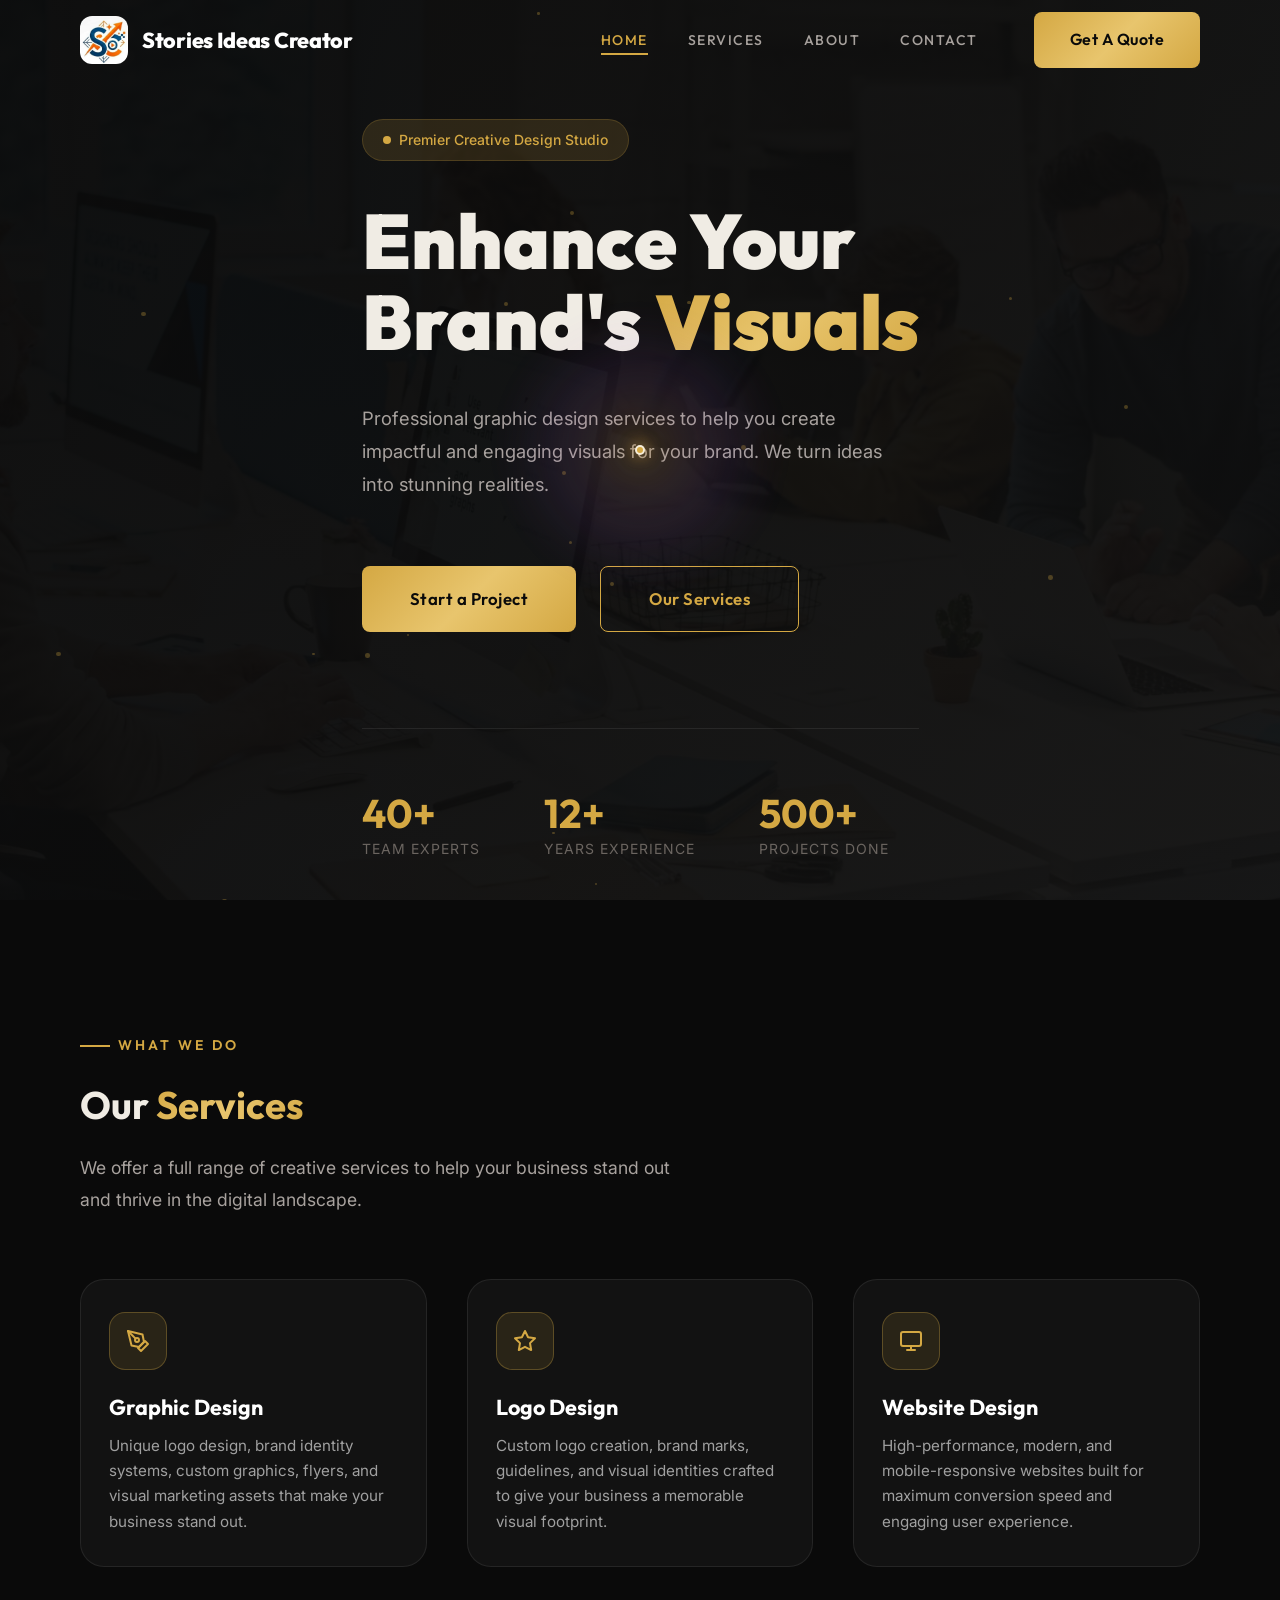
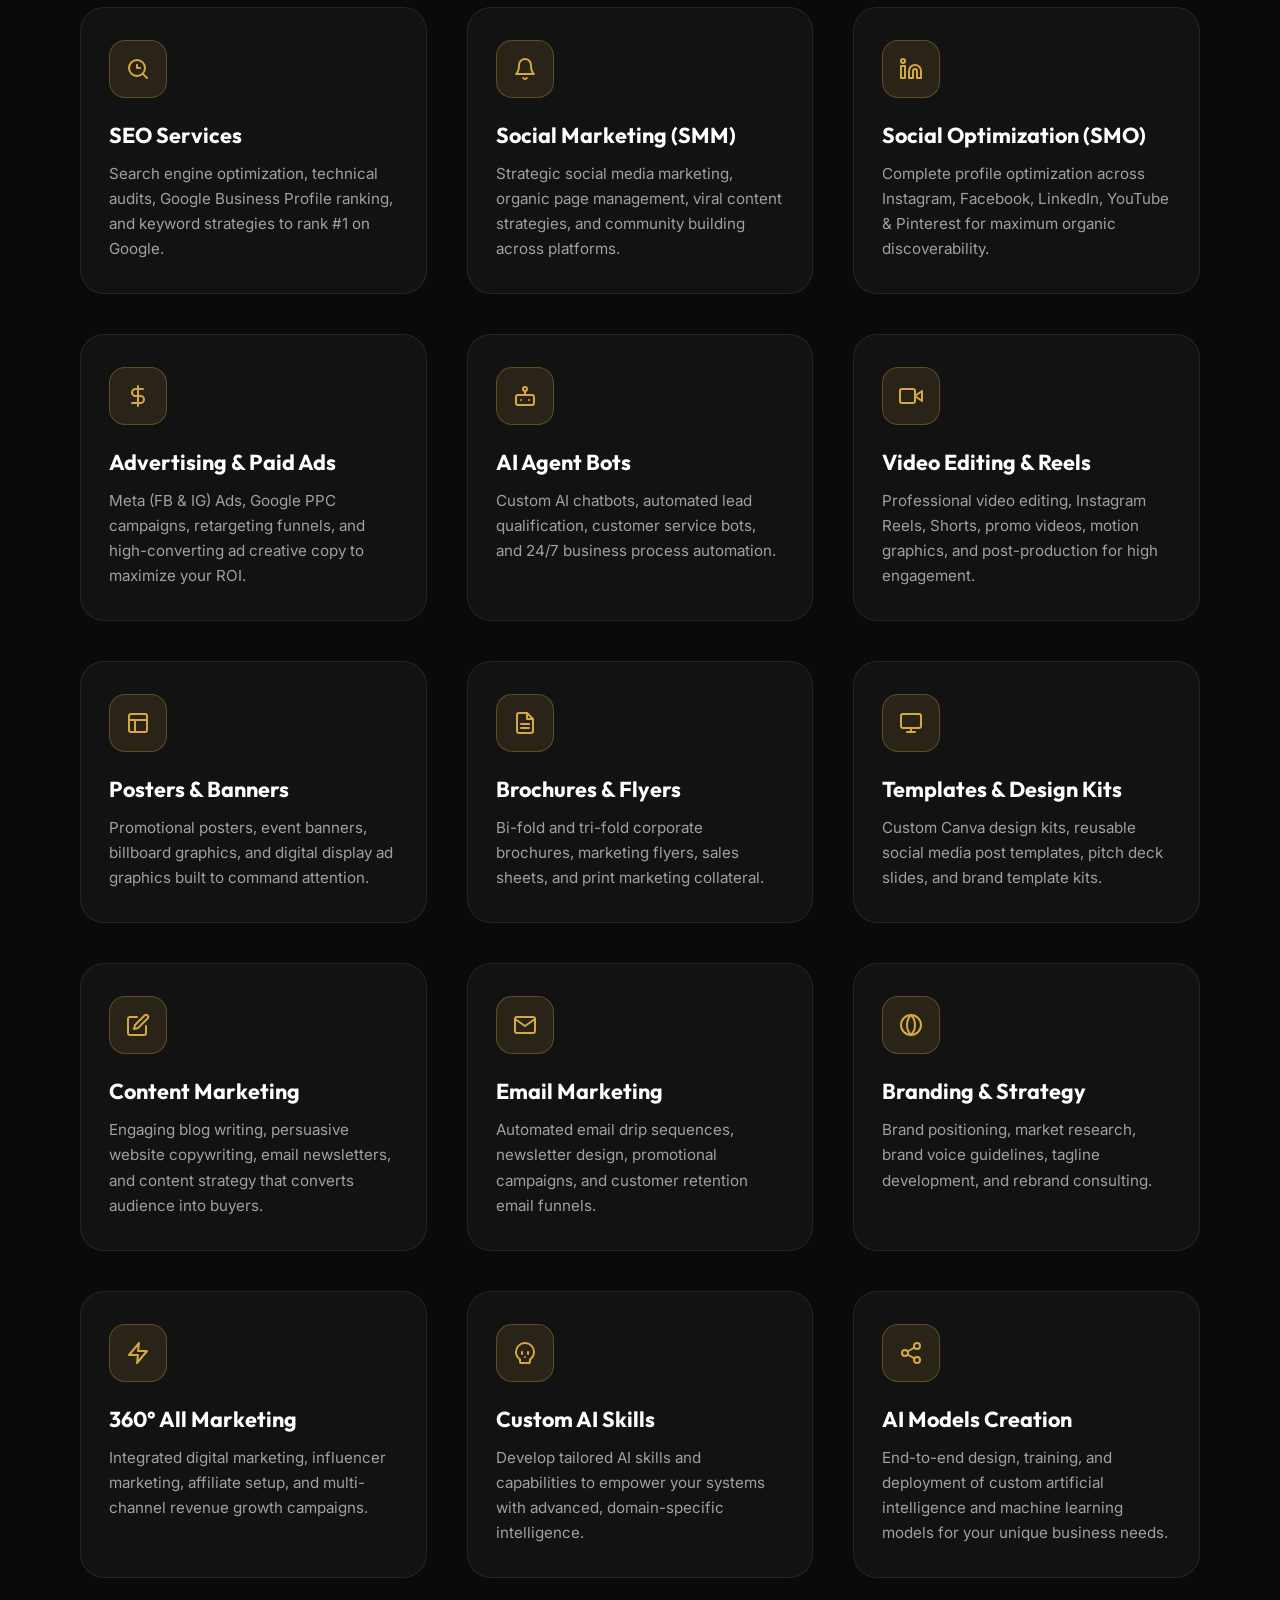
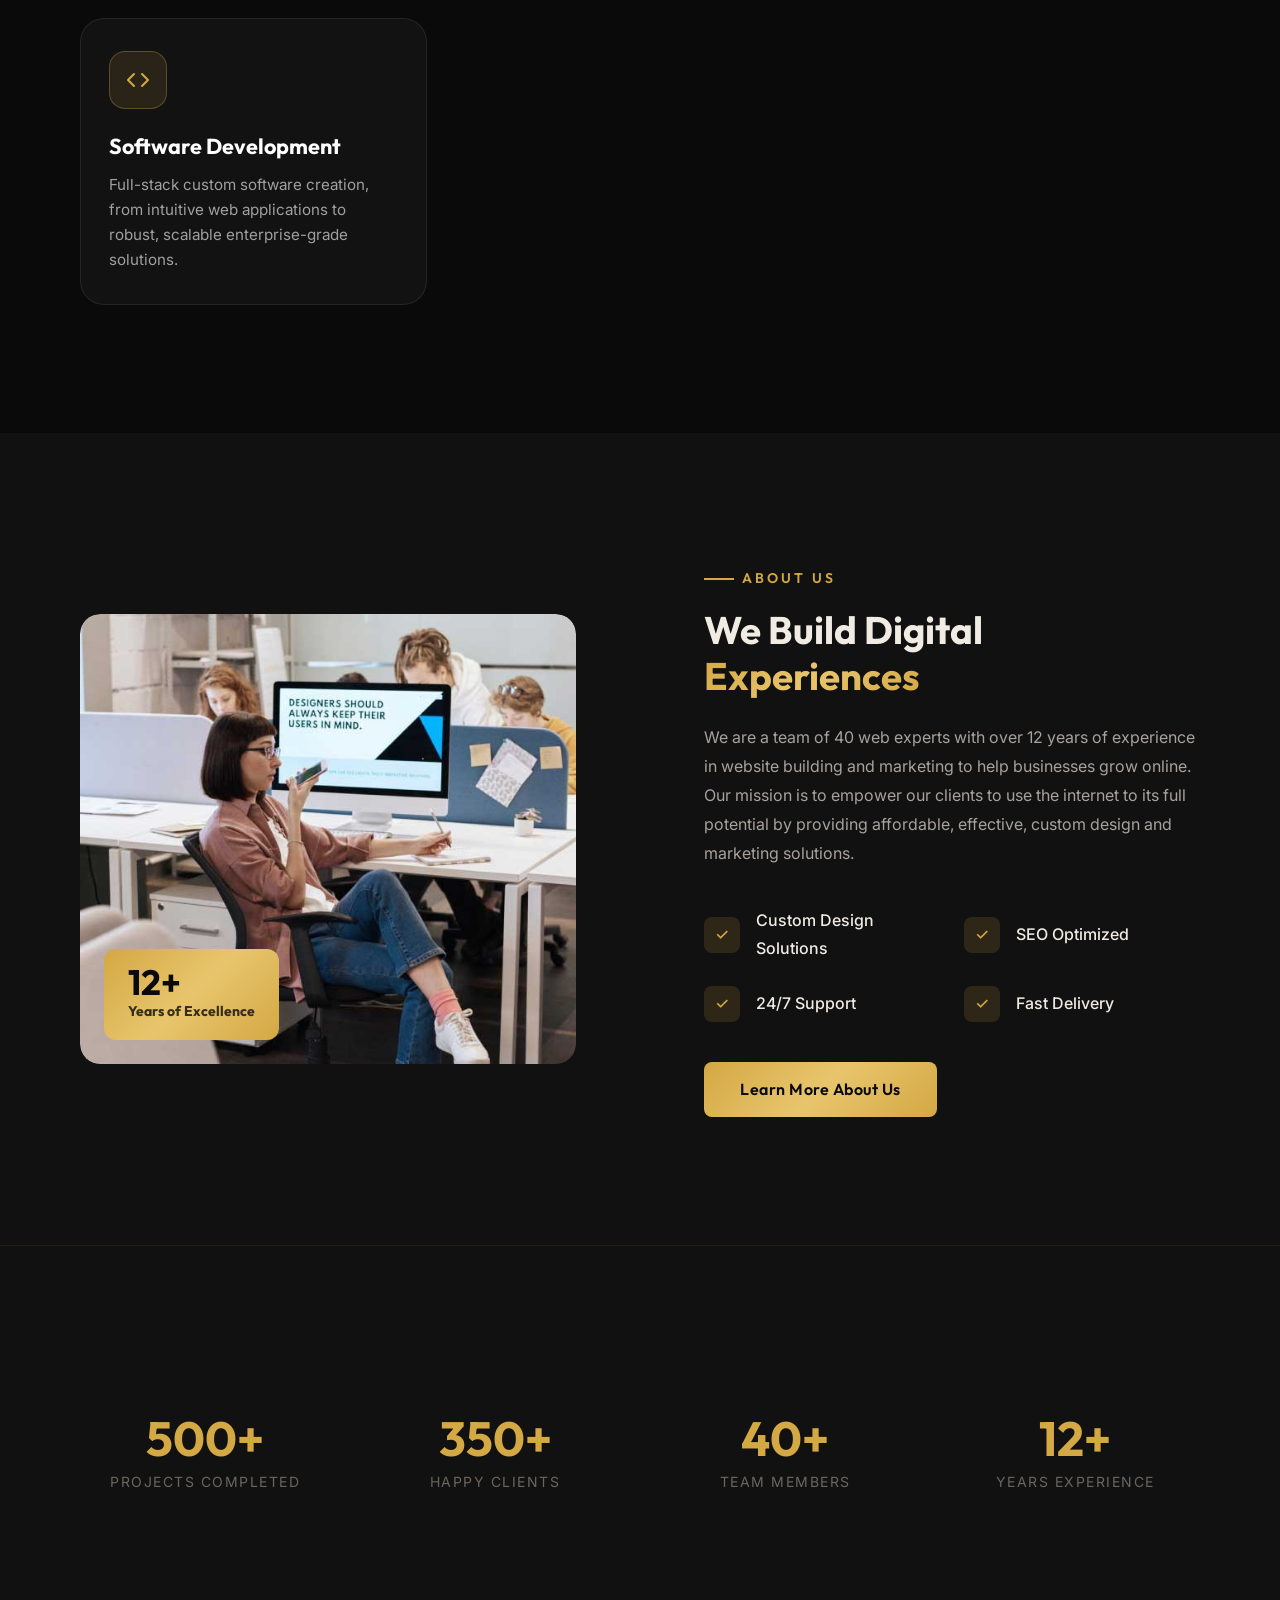
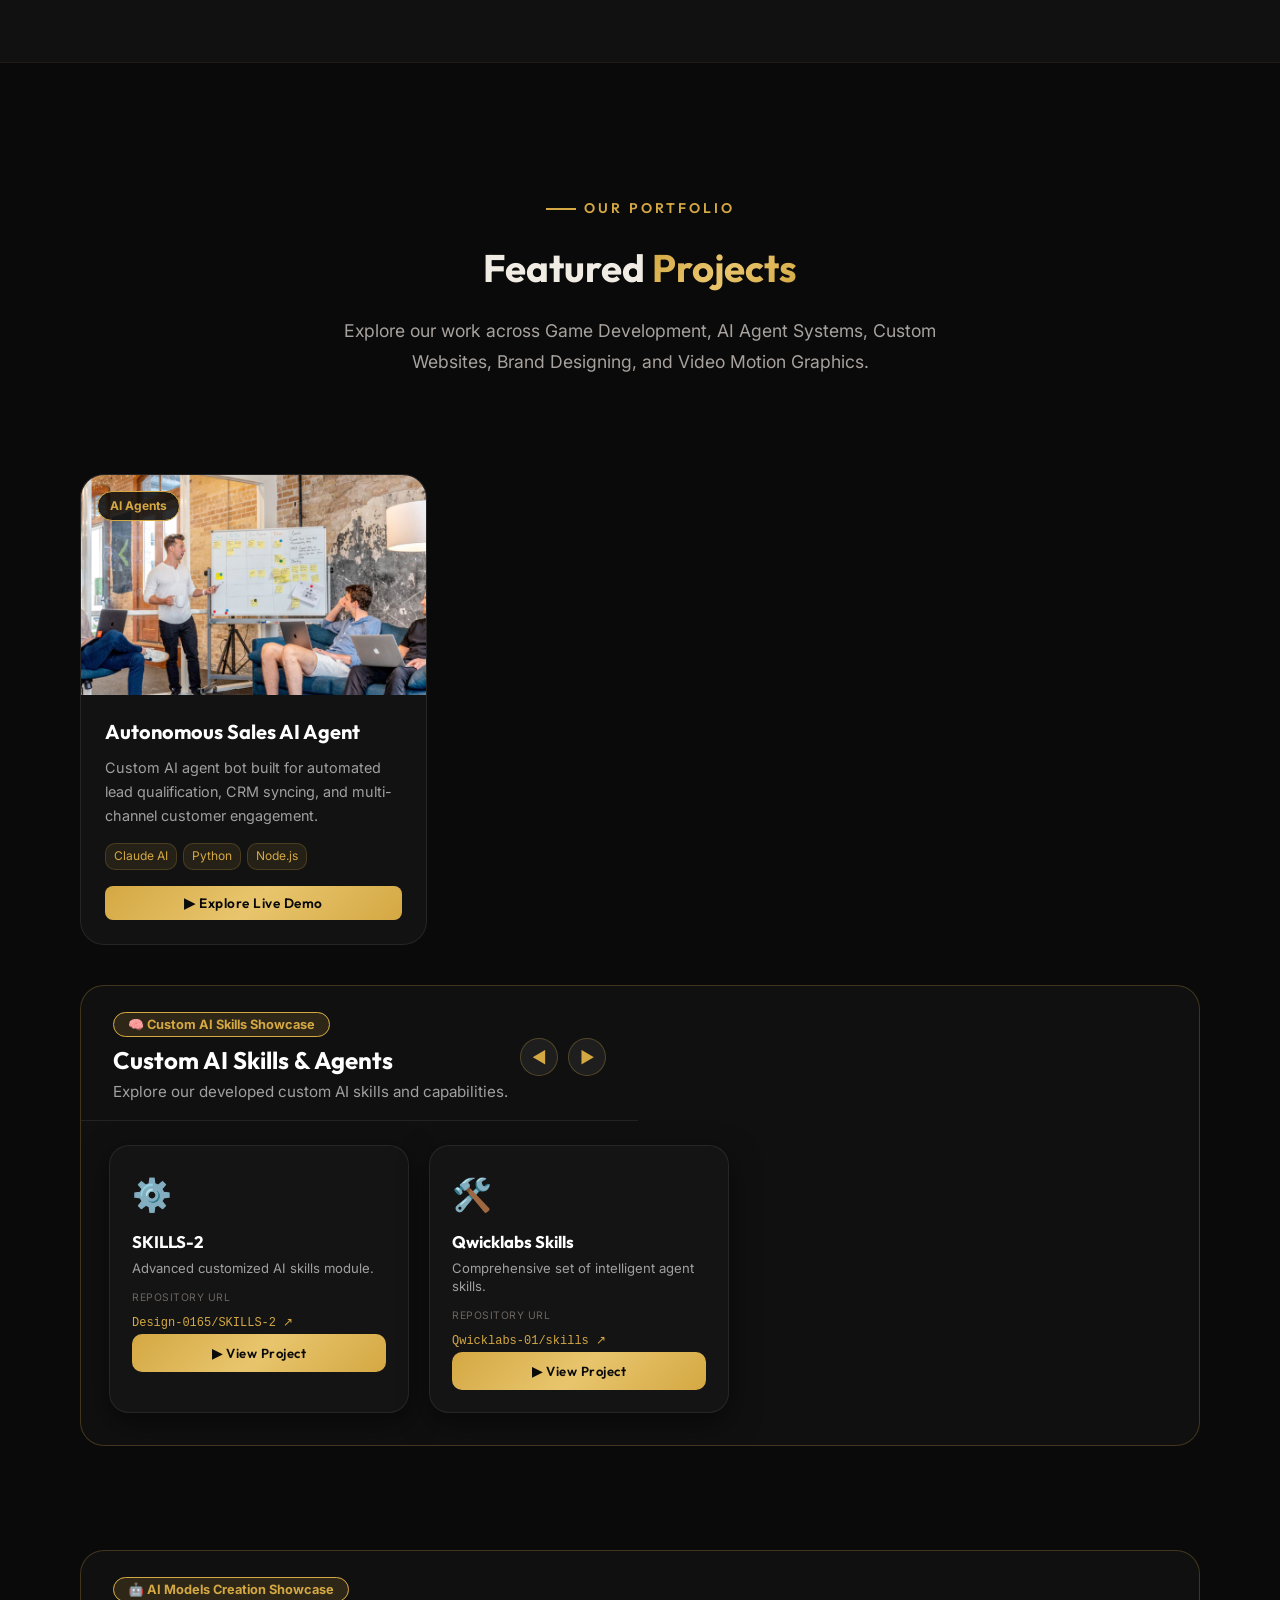
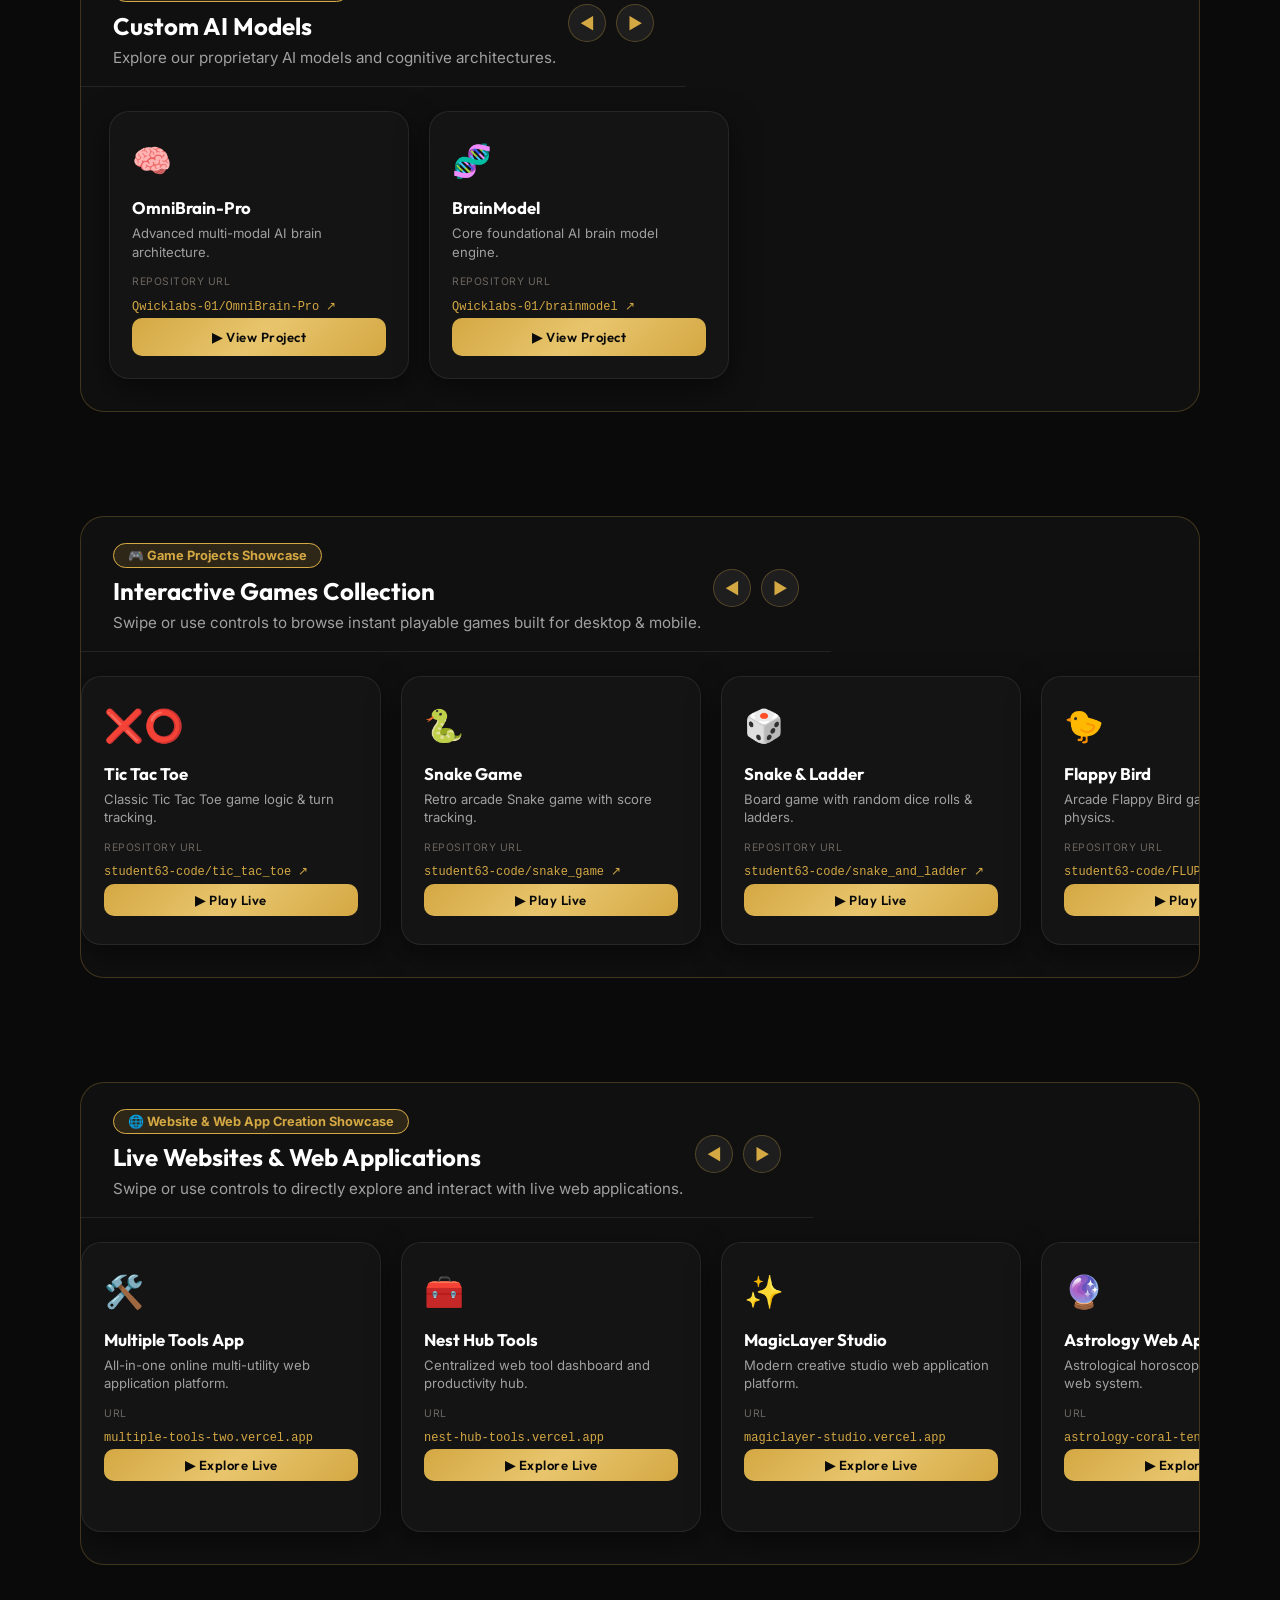
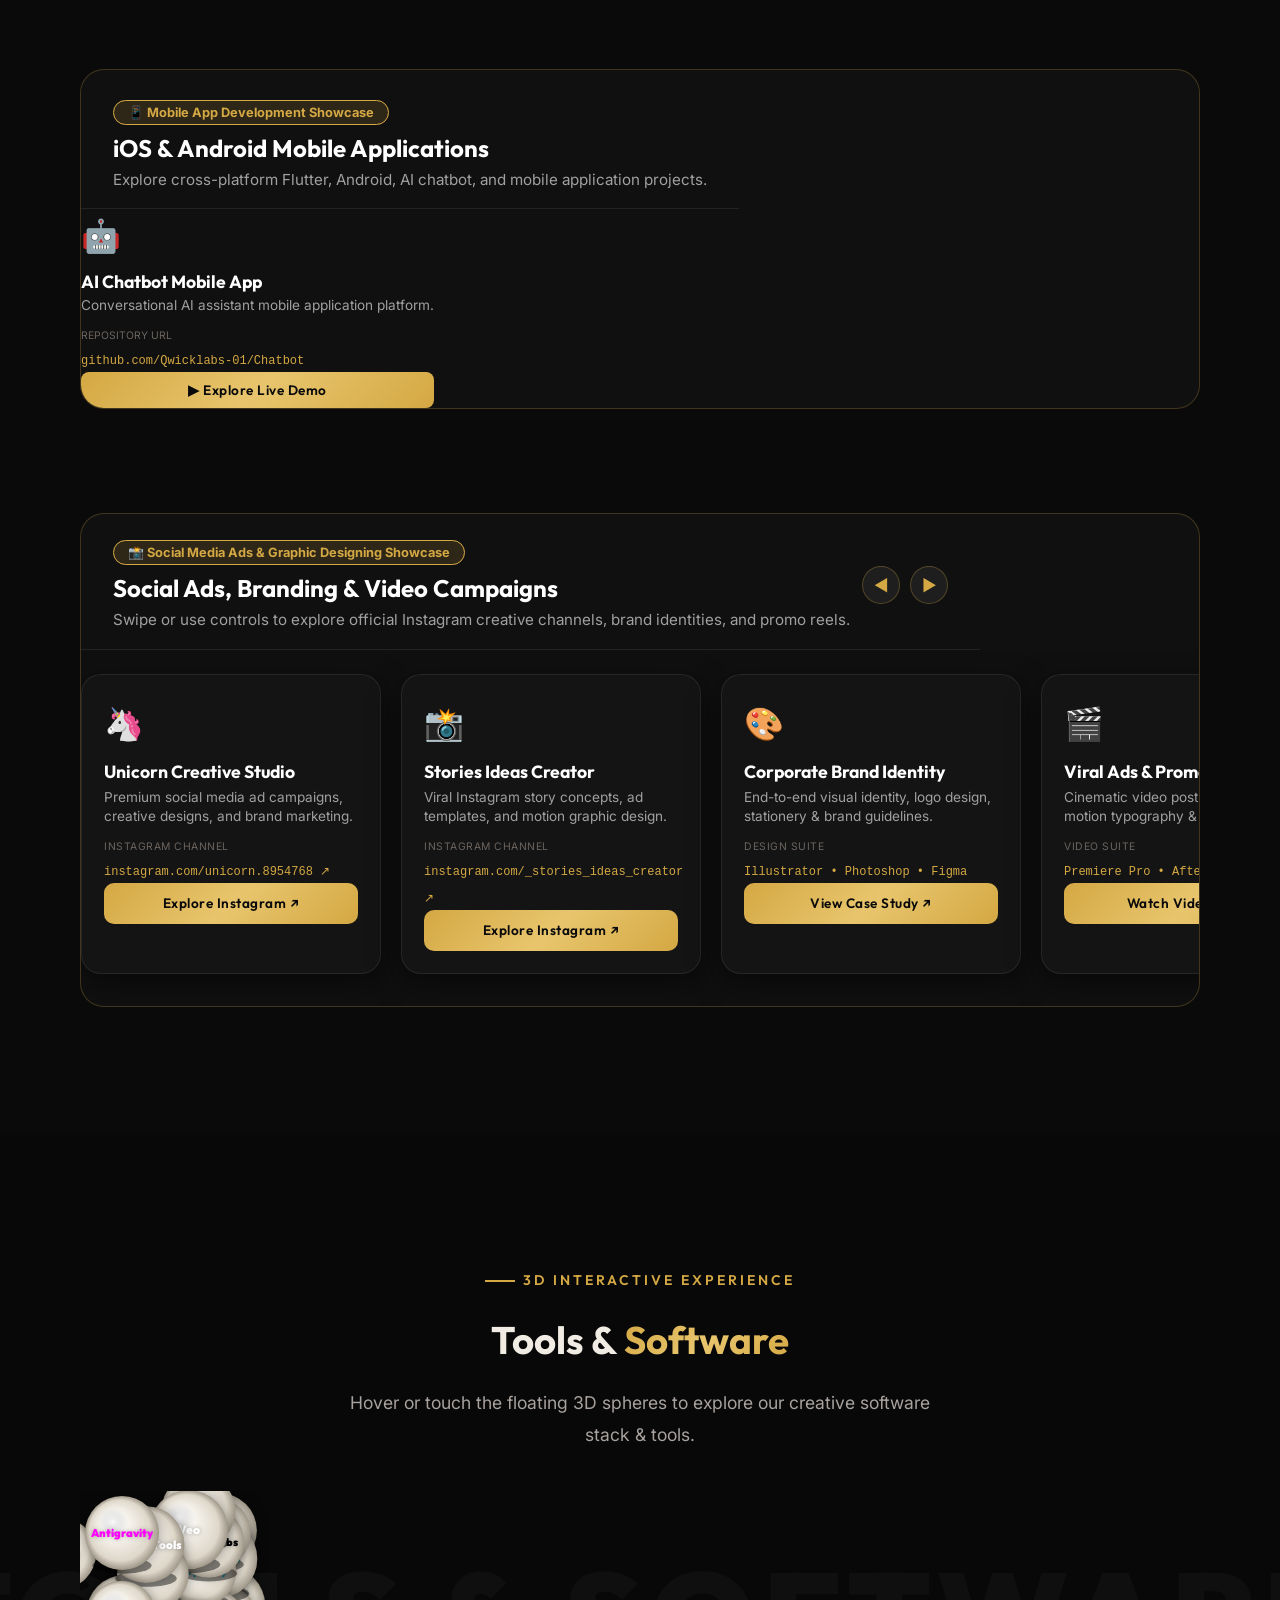
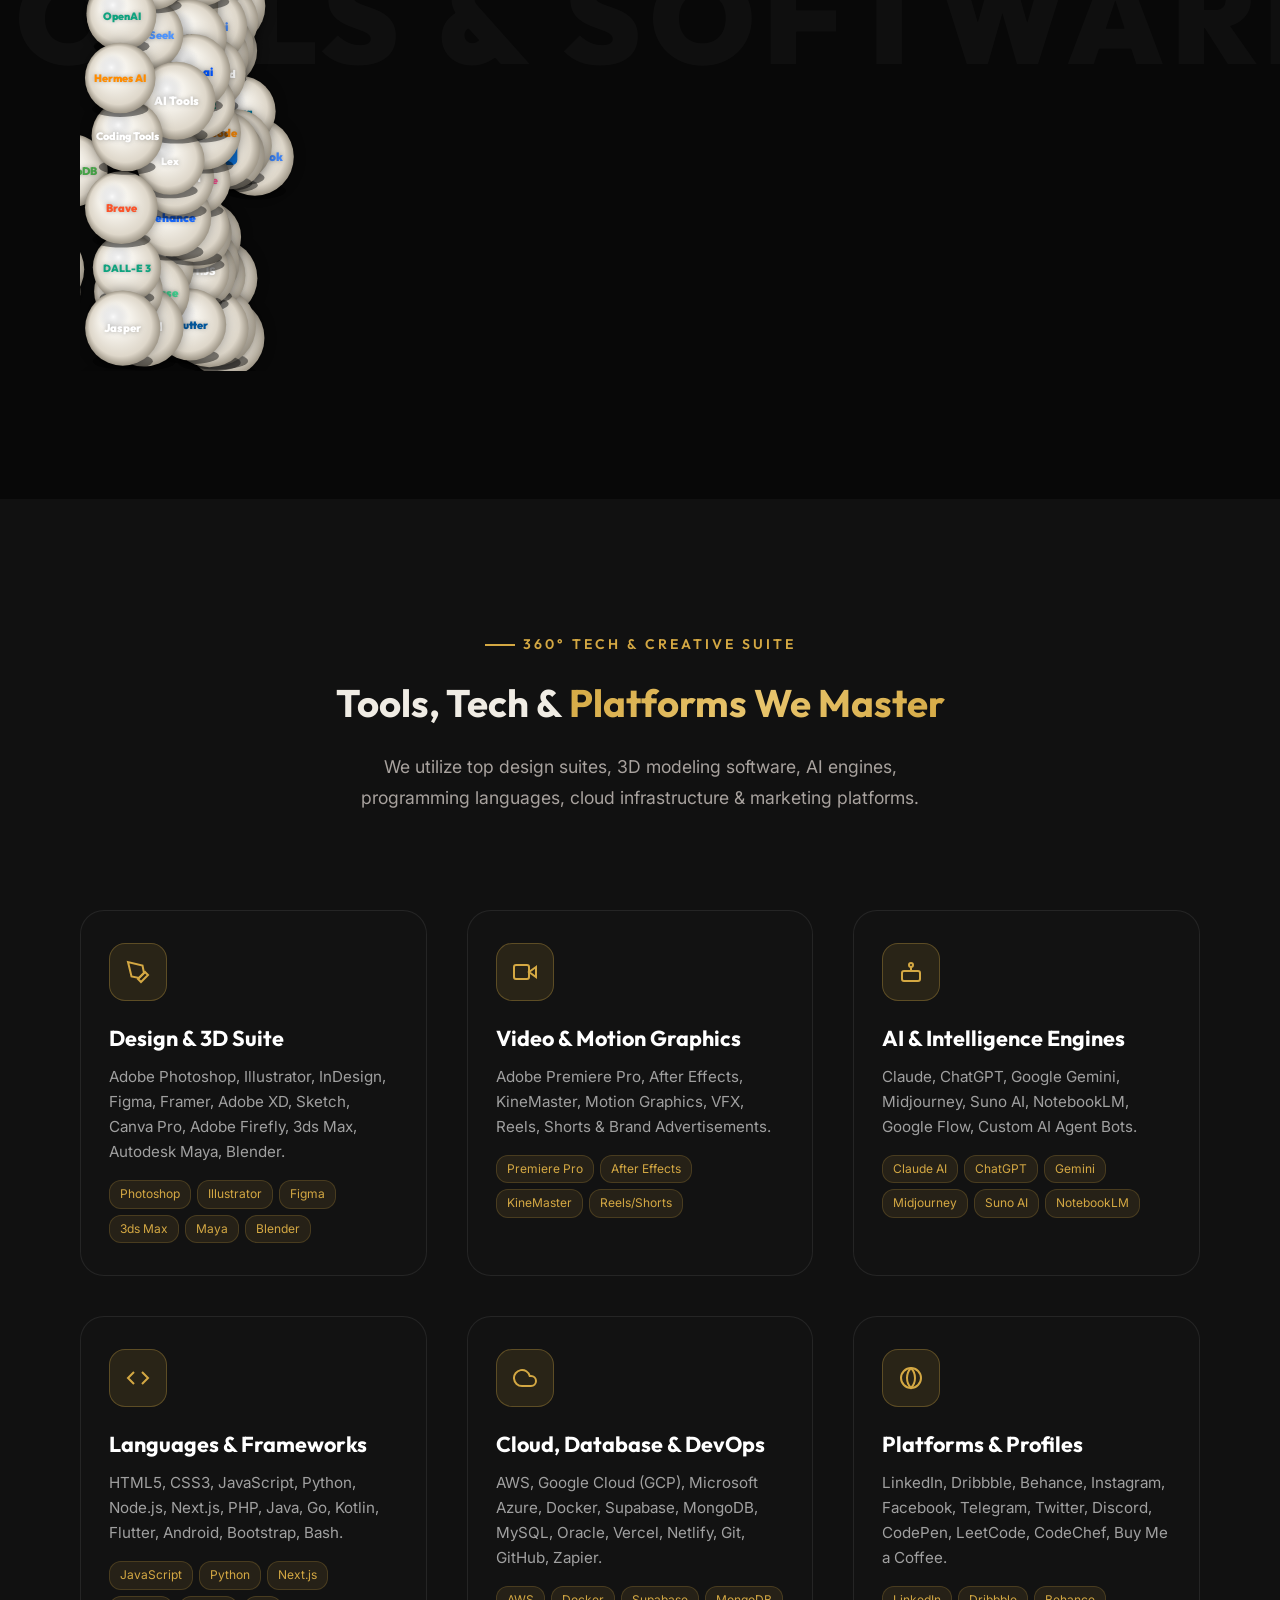
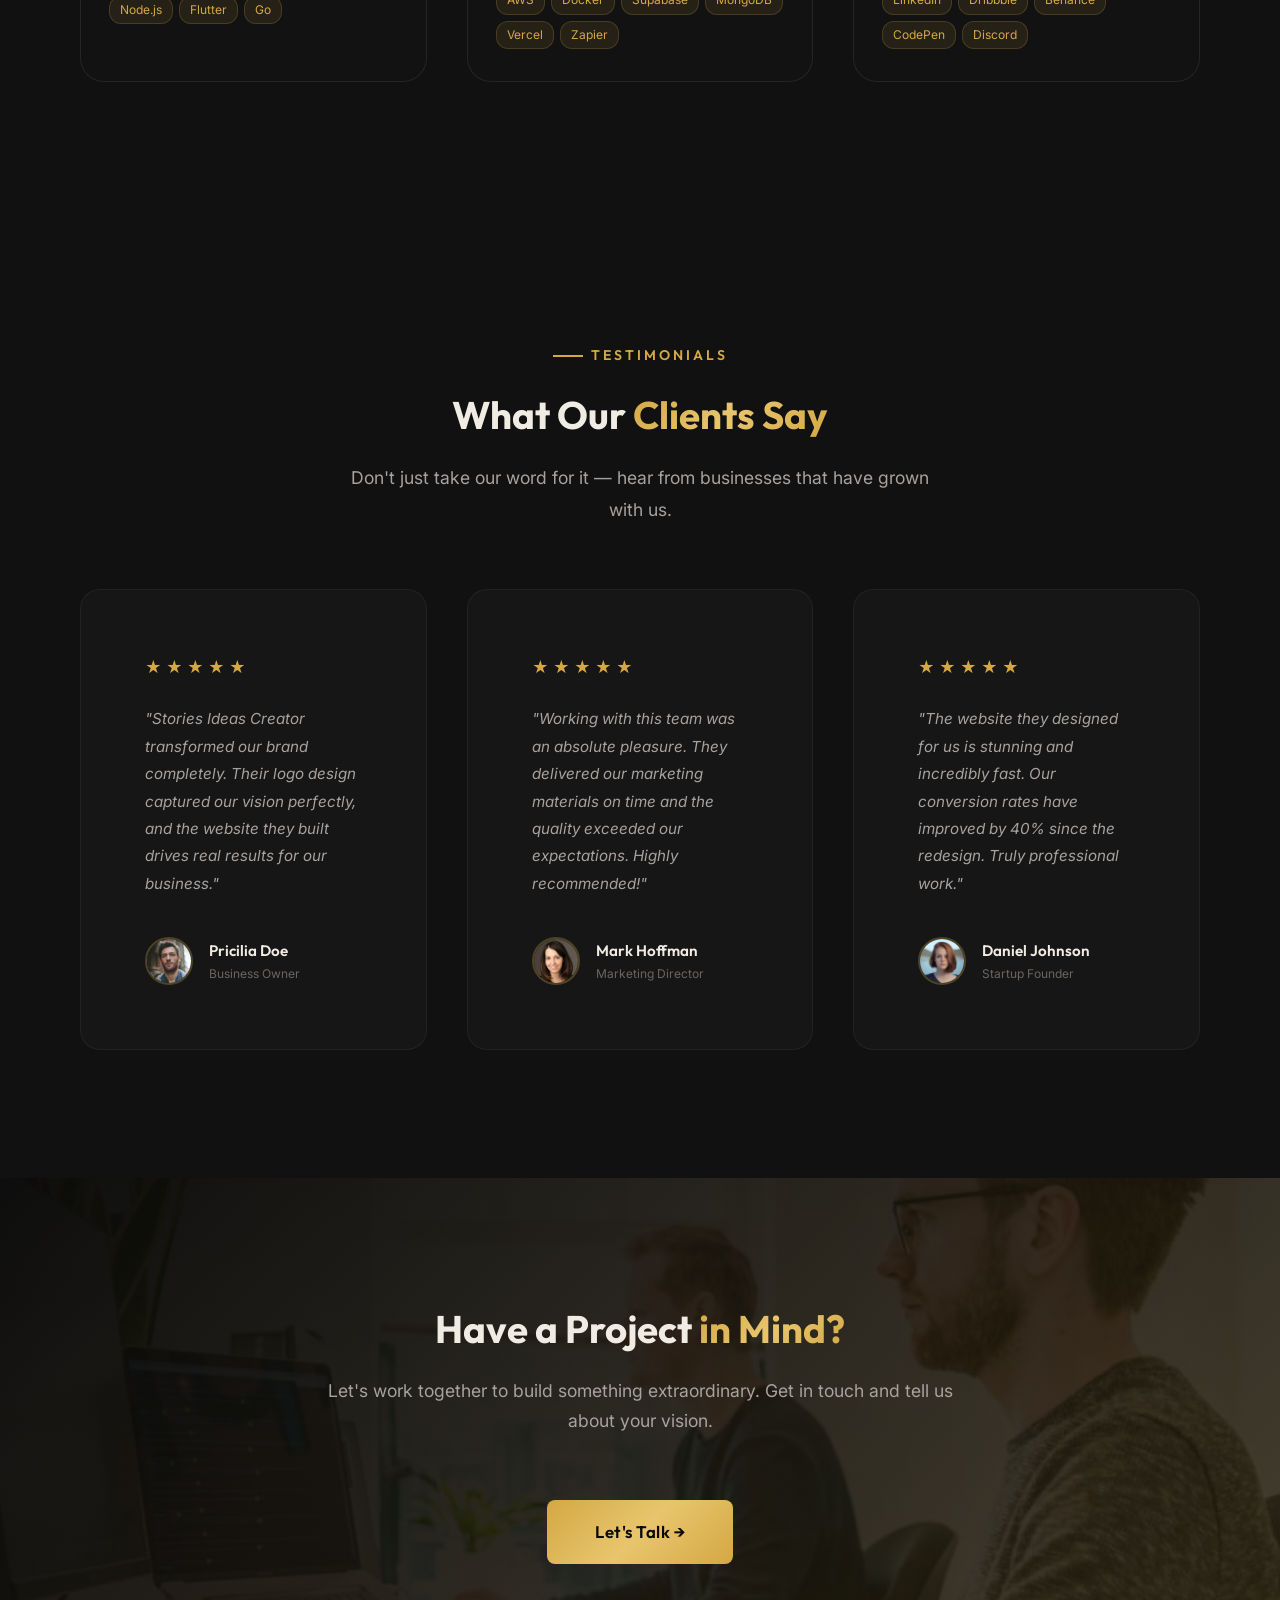
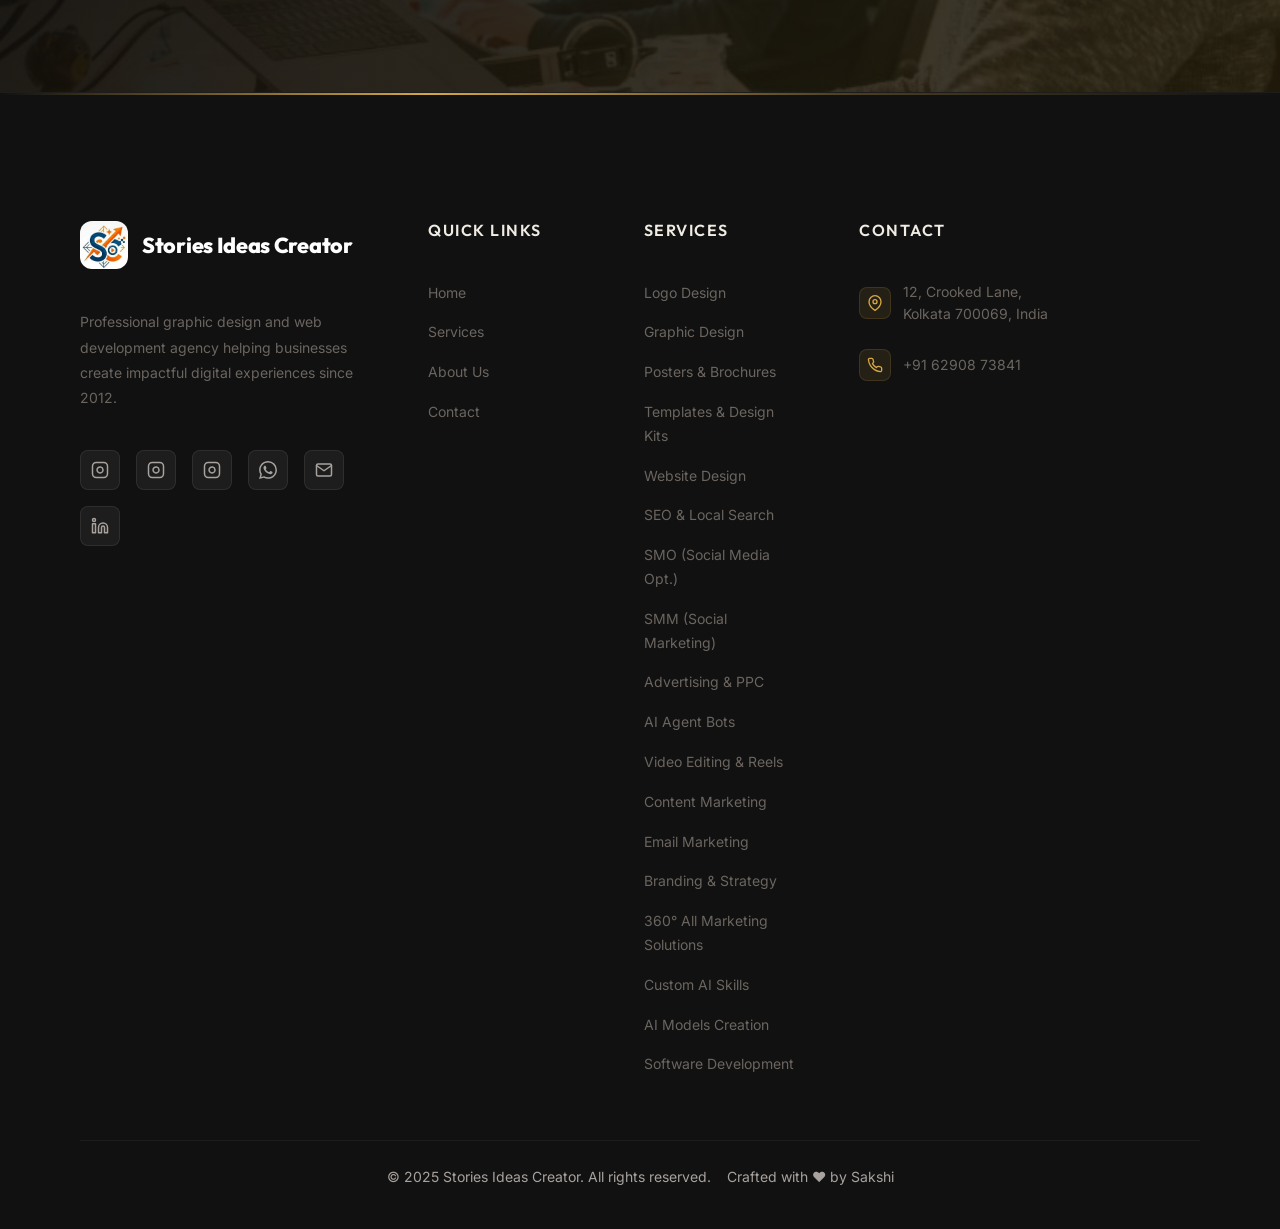
==== commit d8856bf2: "Fix Astrology website URL display to show Vercel link" ====
--- a/index.html
+++ b/index.html
@@ -669,7 +669,7 @@
               <p style="color:#a0a0a0; font-size:0.82rem; margin-bottom:12px; line-height:1.4;">Astrological horoscope & chart calculator web system.</p>
               <div class="showcase-url-badge">
                 <span style="font-size:0.65rem; color:var(--text-muted); display:block; text-transform:uppercase; letter-spacing:0.5px;">URL</span>
-                <span style="color:var(--accent); font-size:0.75rem; font-family:monospace;">github.com/Qwicklabs-01/Astrology</span>
+                <span style="color:var(--accent); font-size:0.75rem; font-family:monospace;">astrology-coral-ten.vercel.app</span>
               </div>
               <button class="btn btn--primary" style="width:100%; padding:8px 0; font-size:0.82rem; border-radius:10px; text-align:center;">▶ Explore Live</button>
             </div>
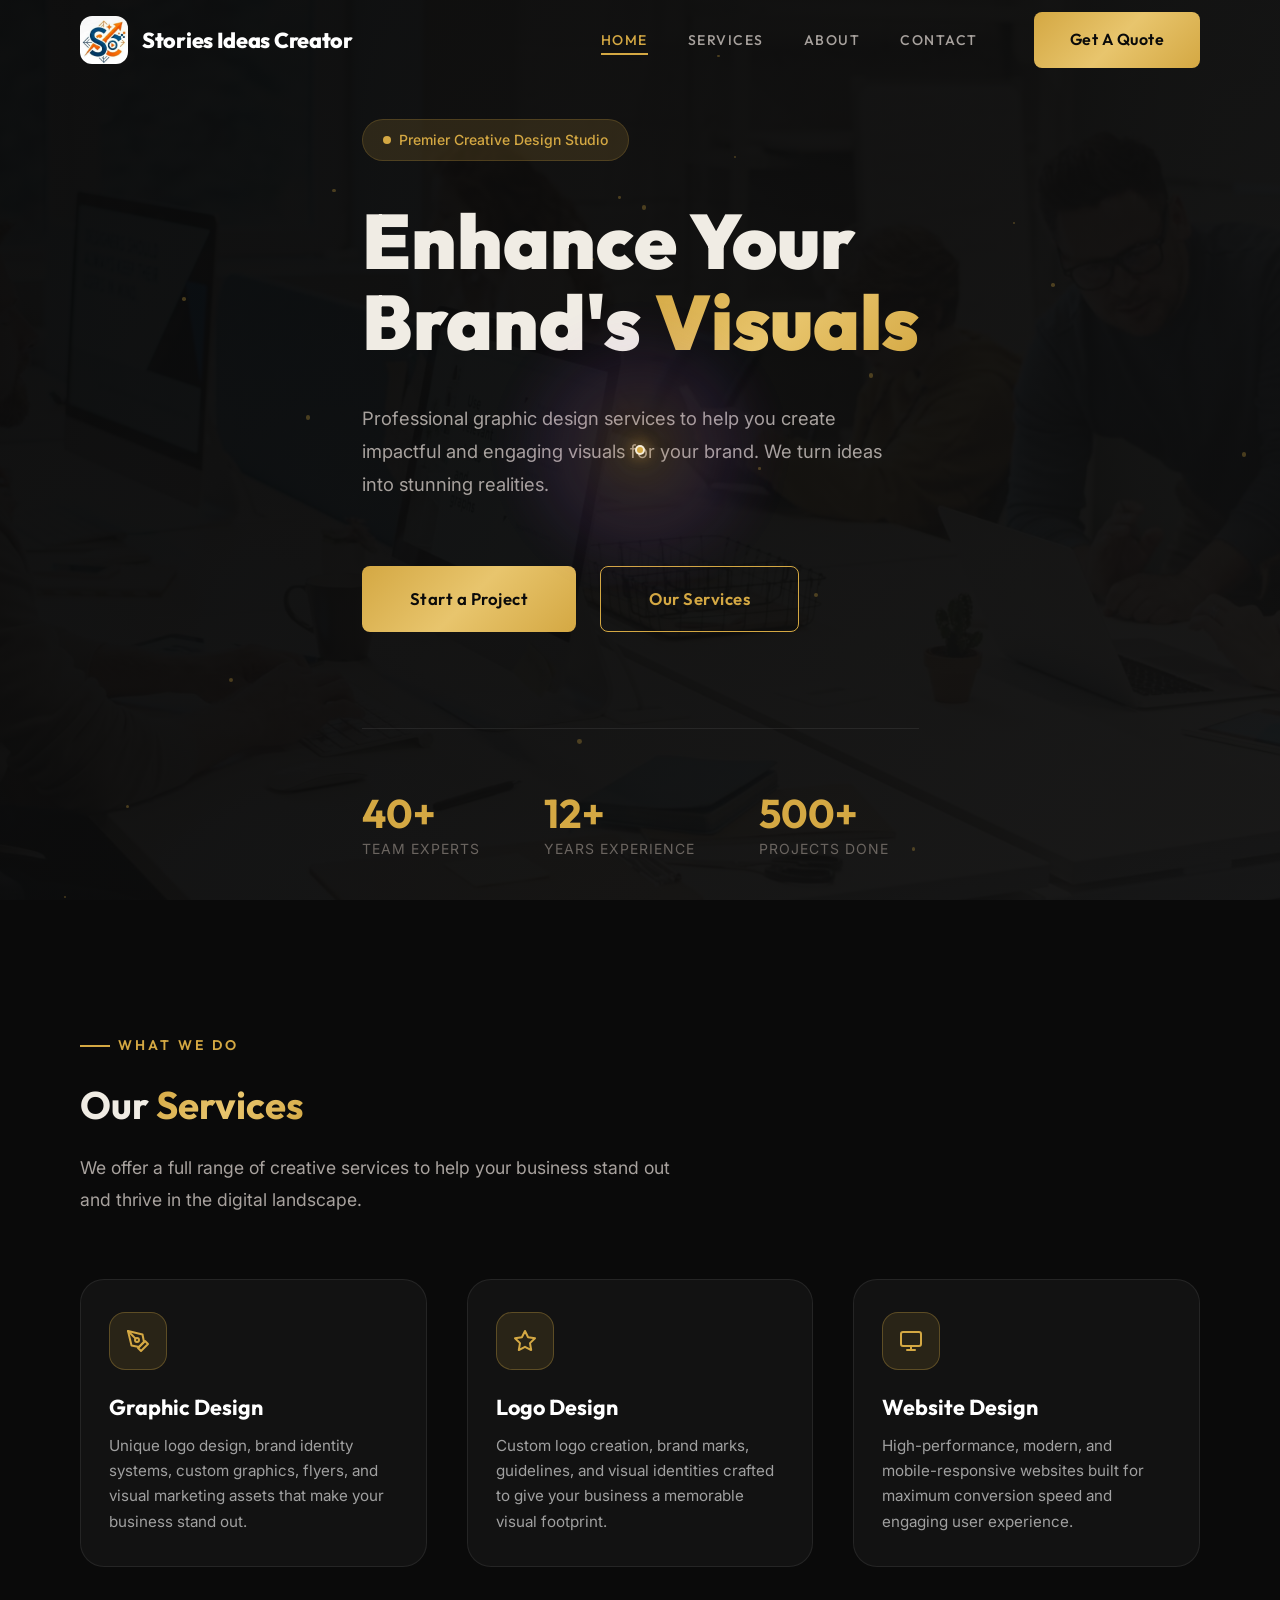
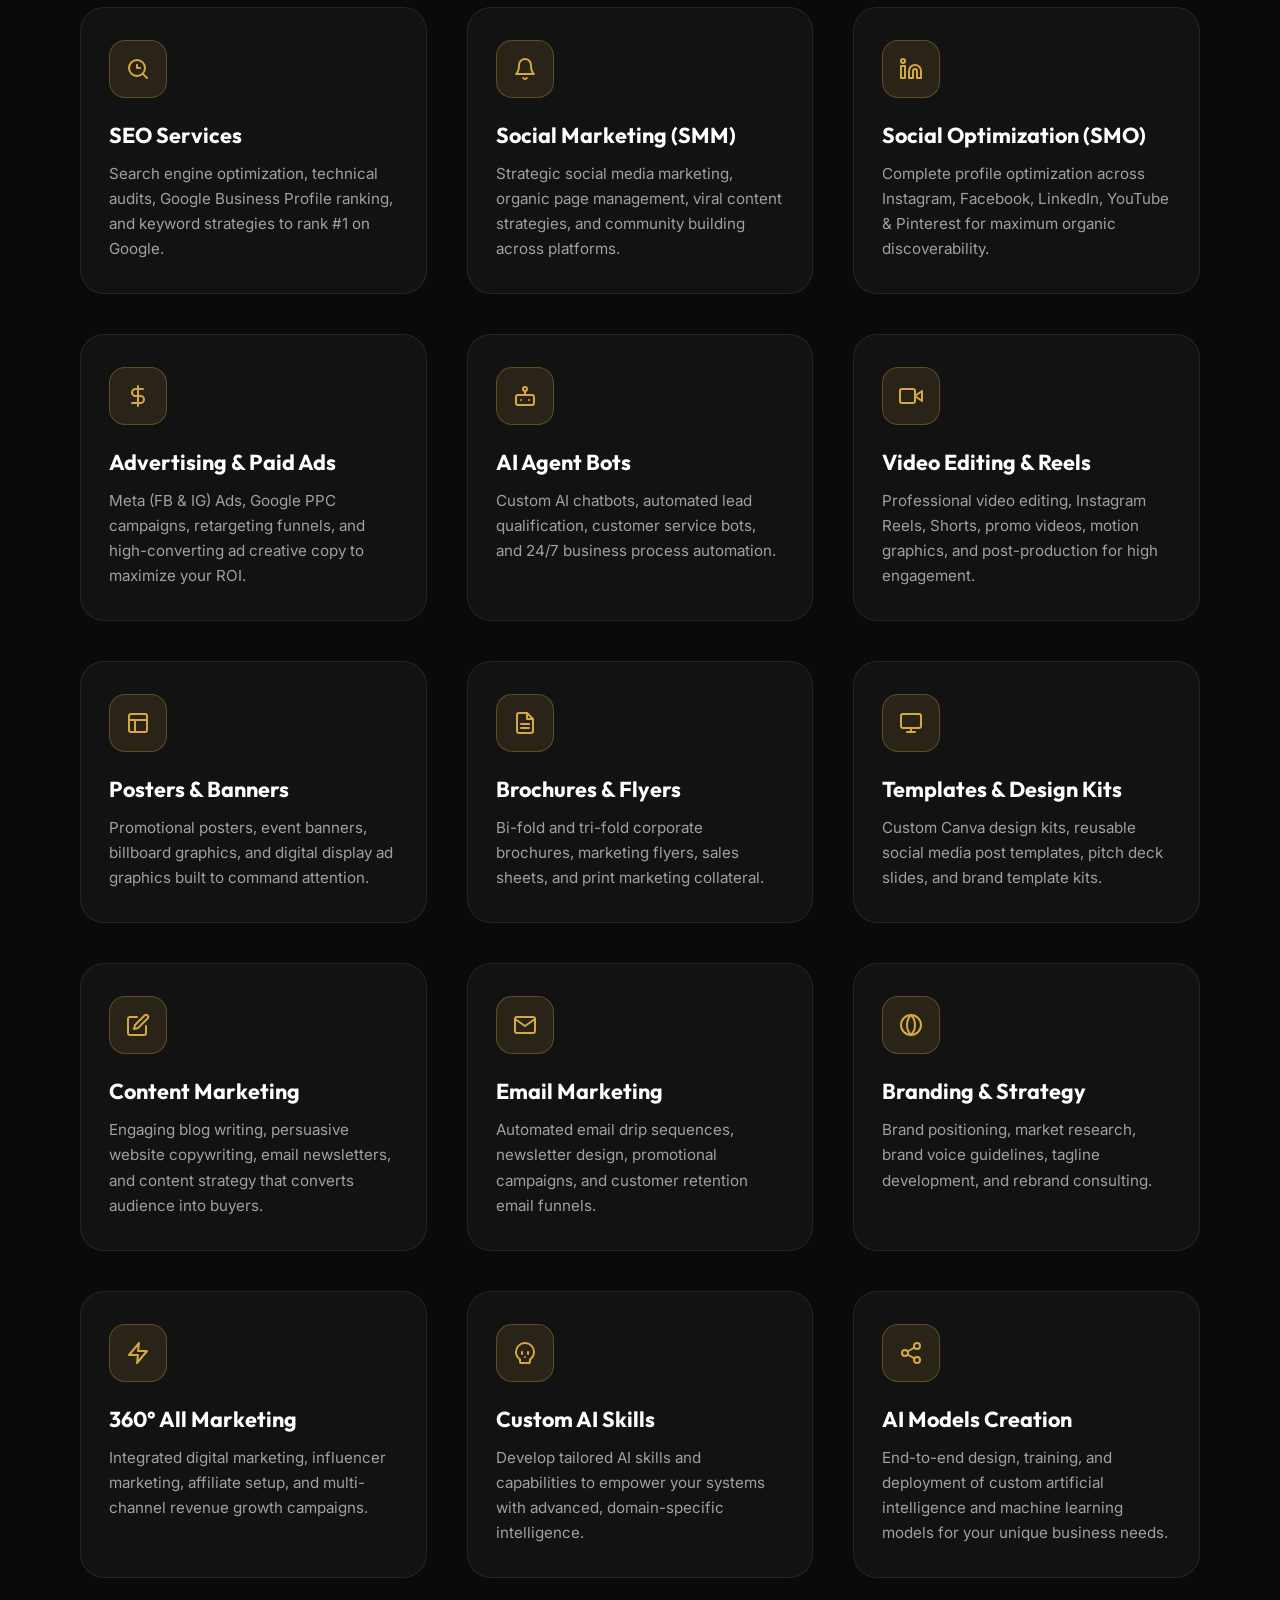
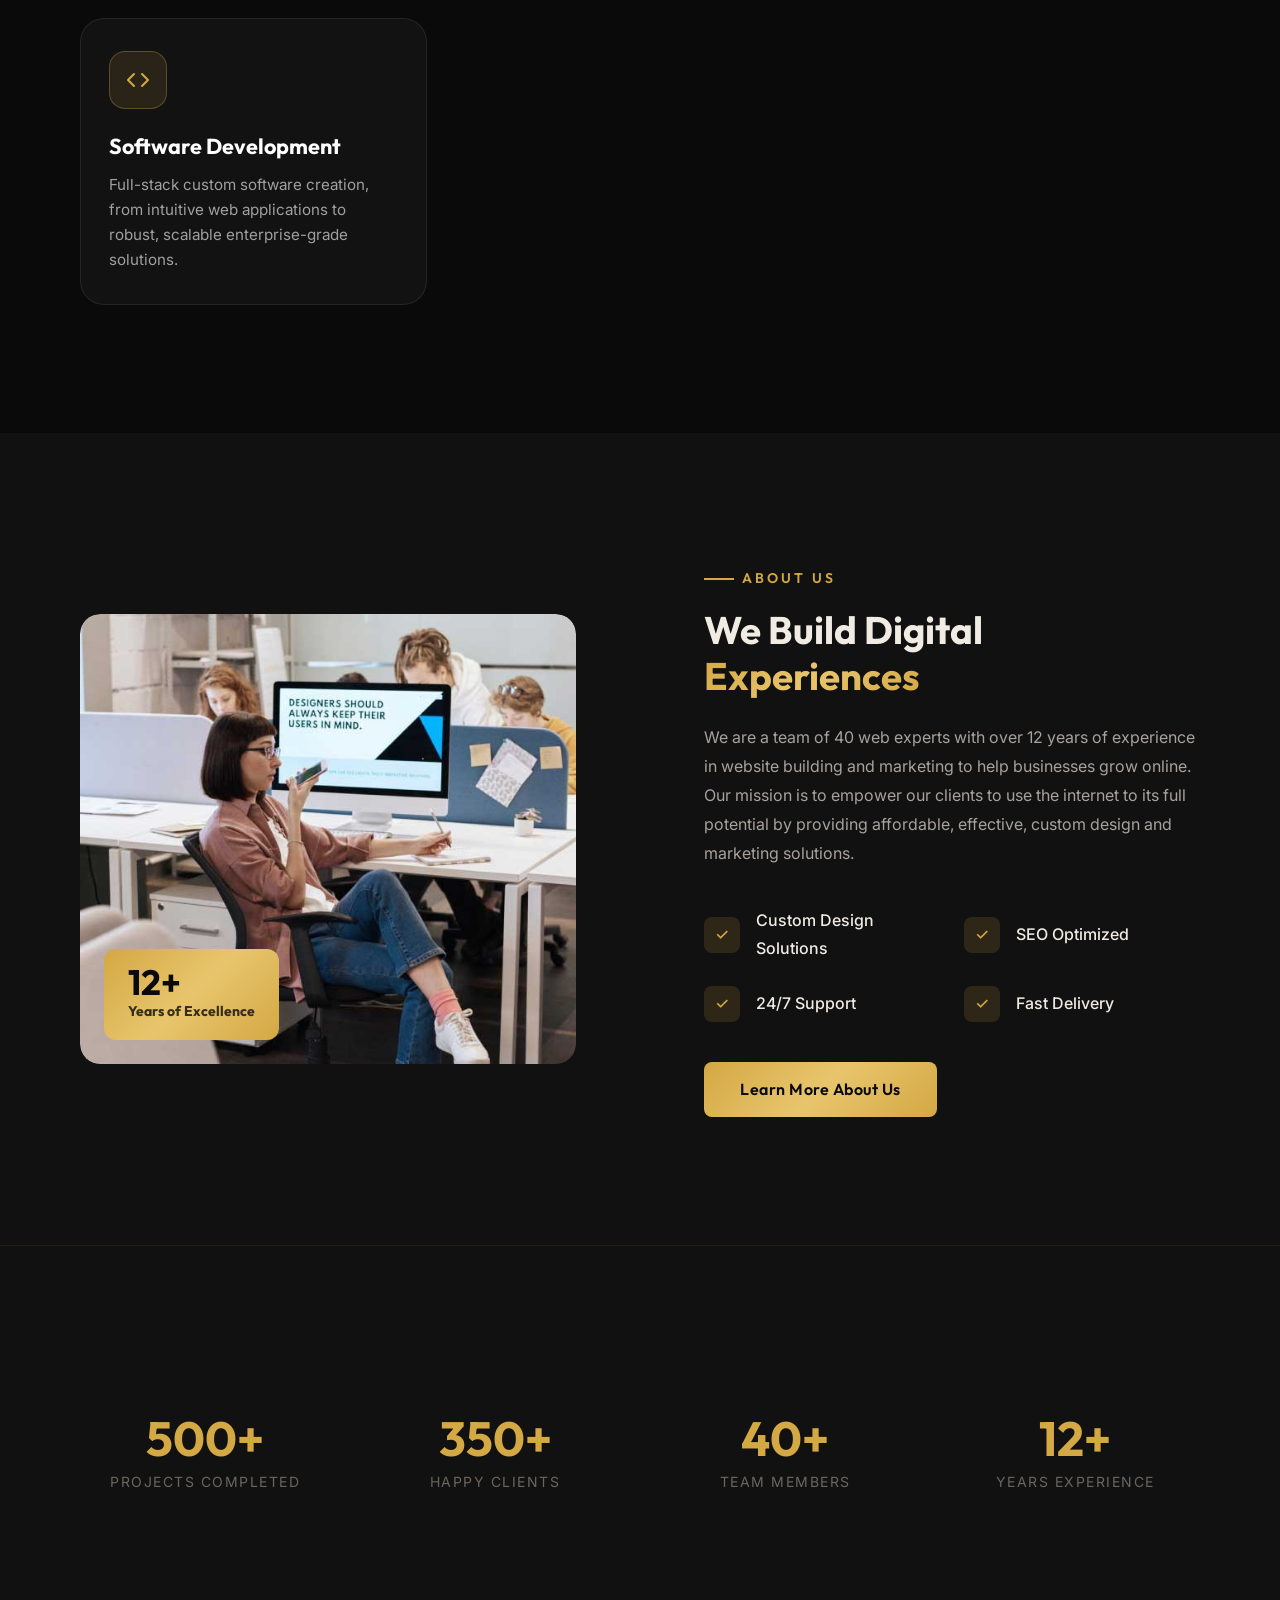
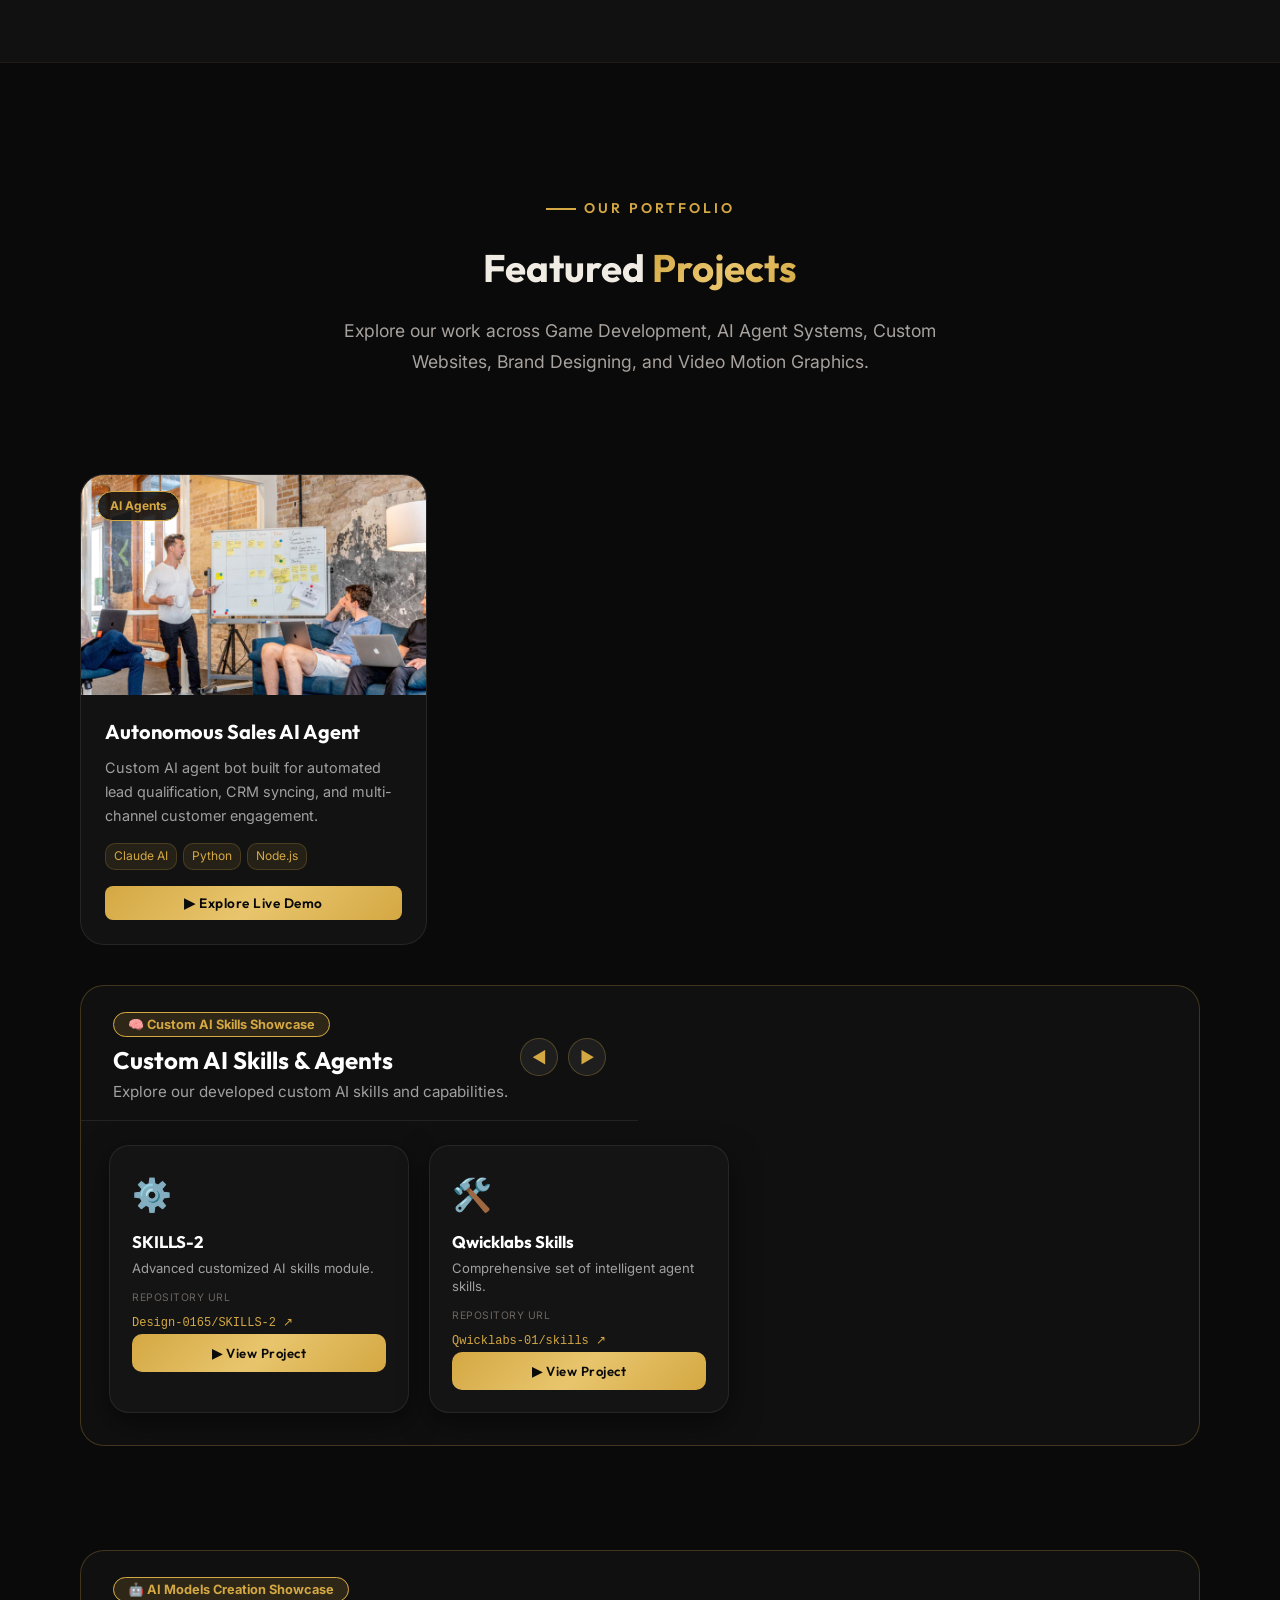
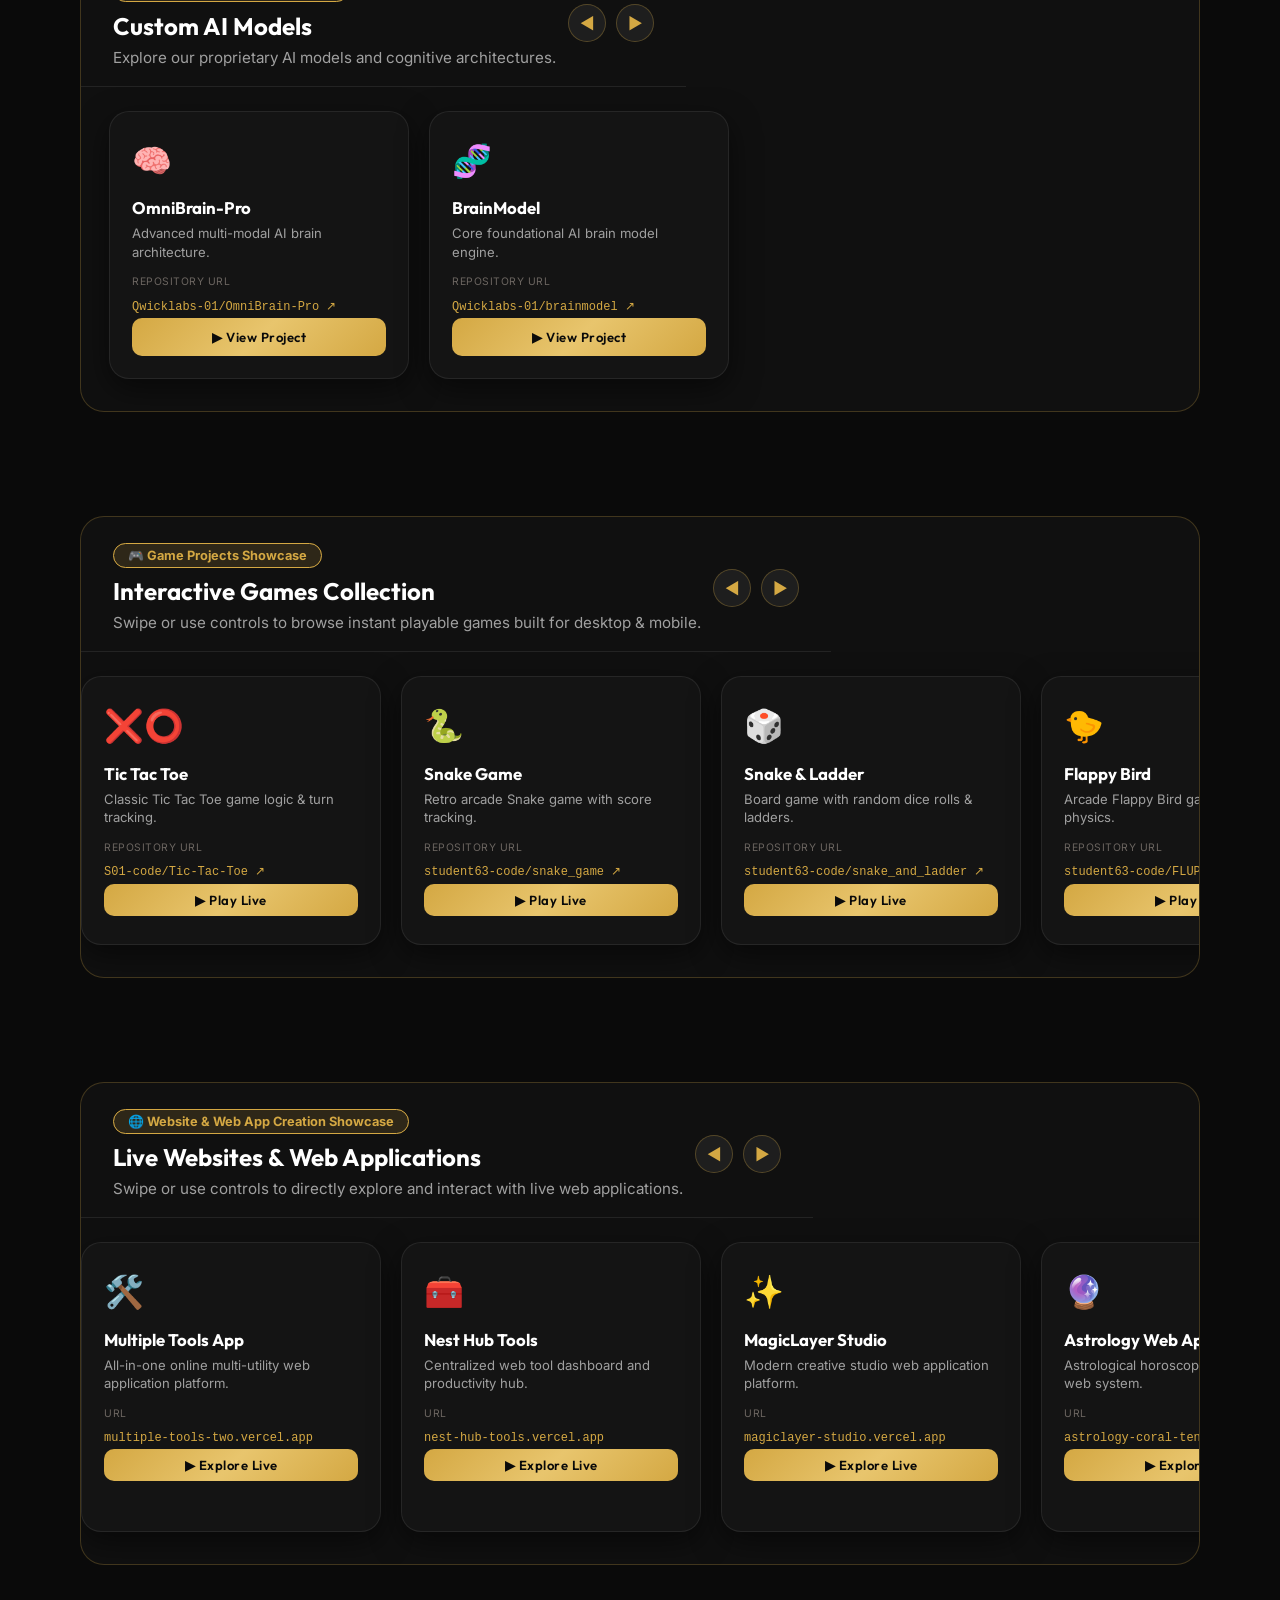
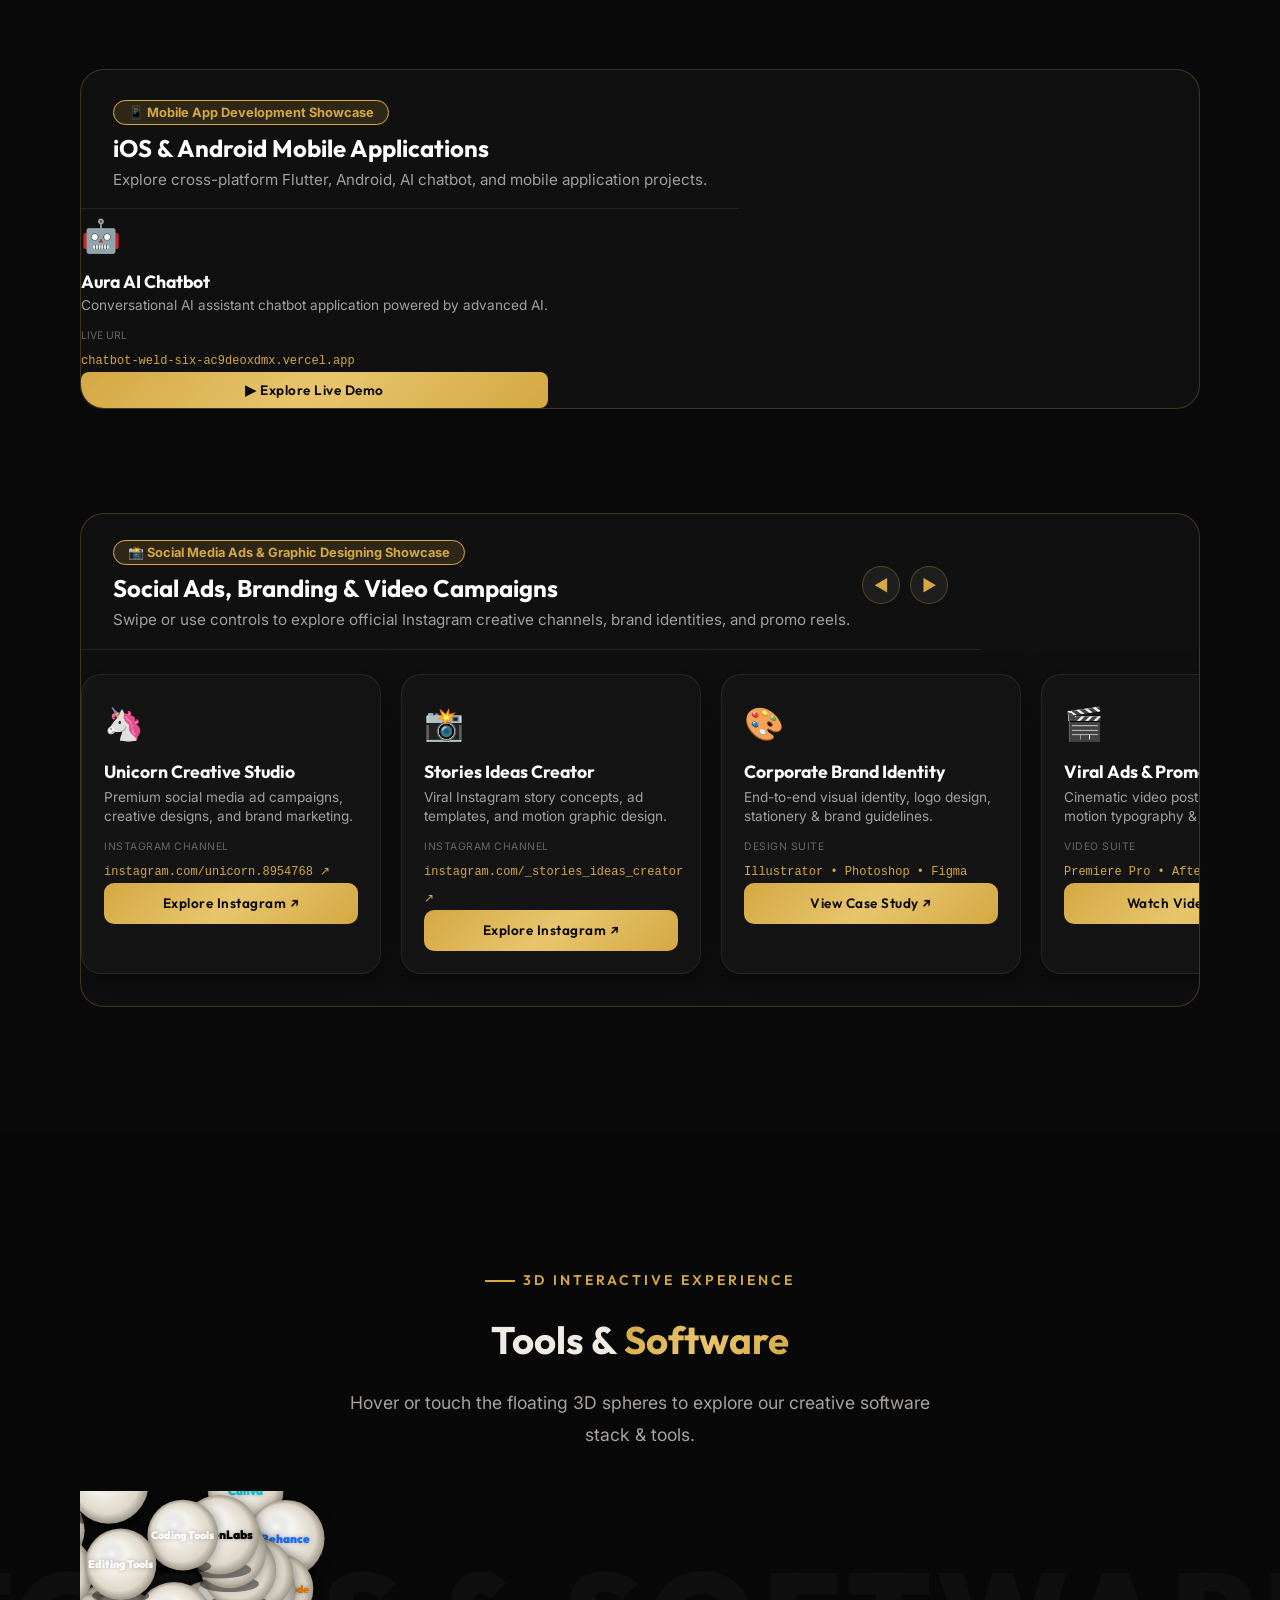
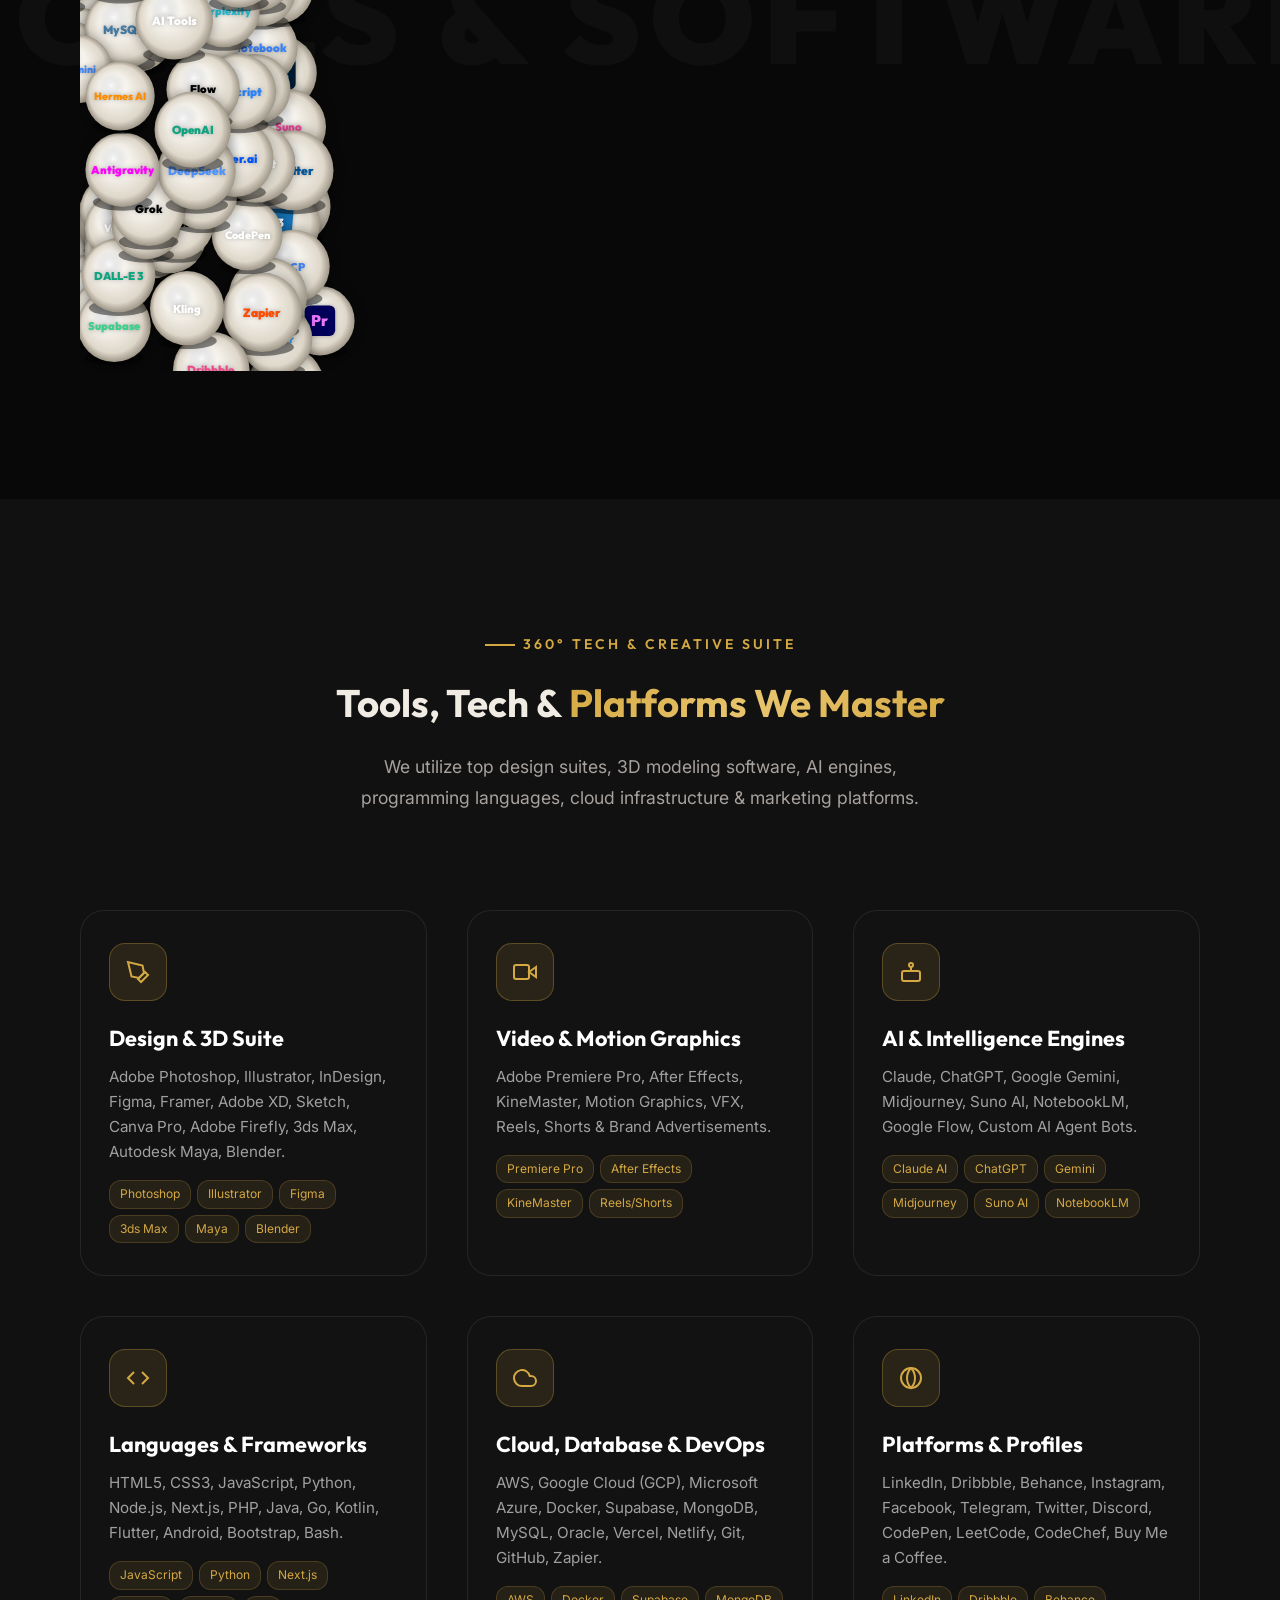
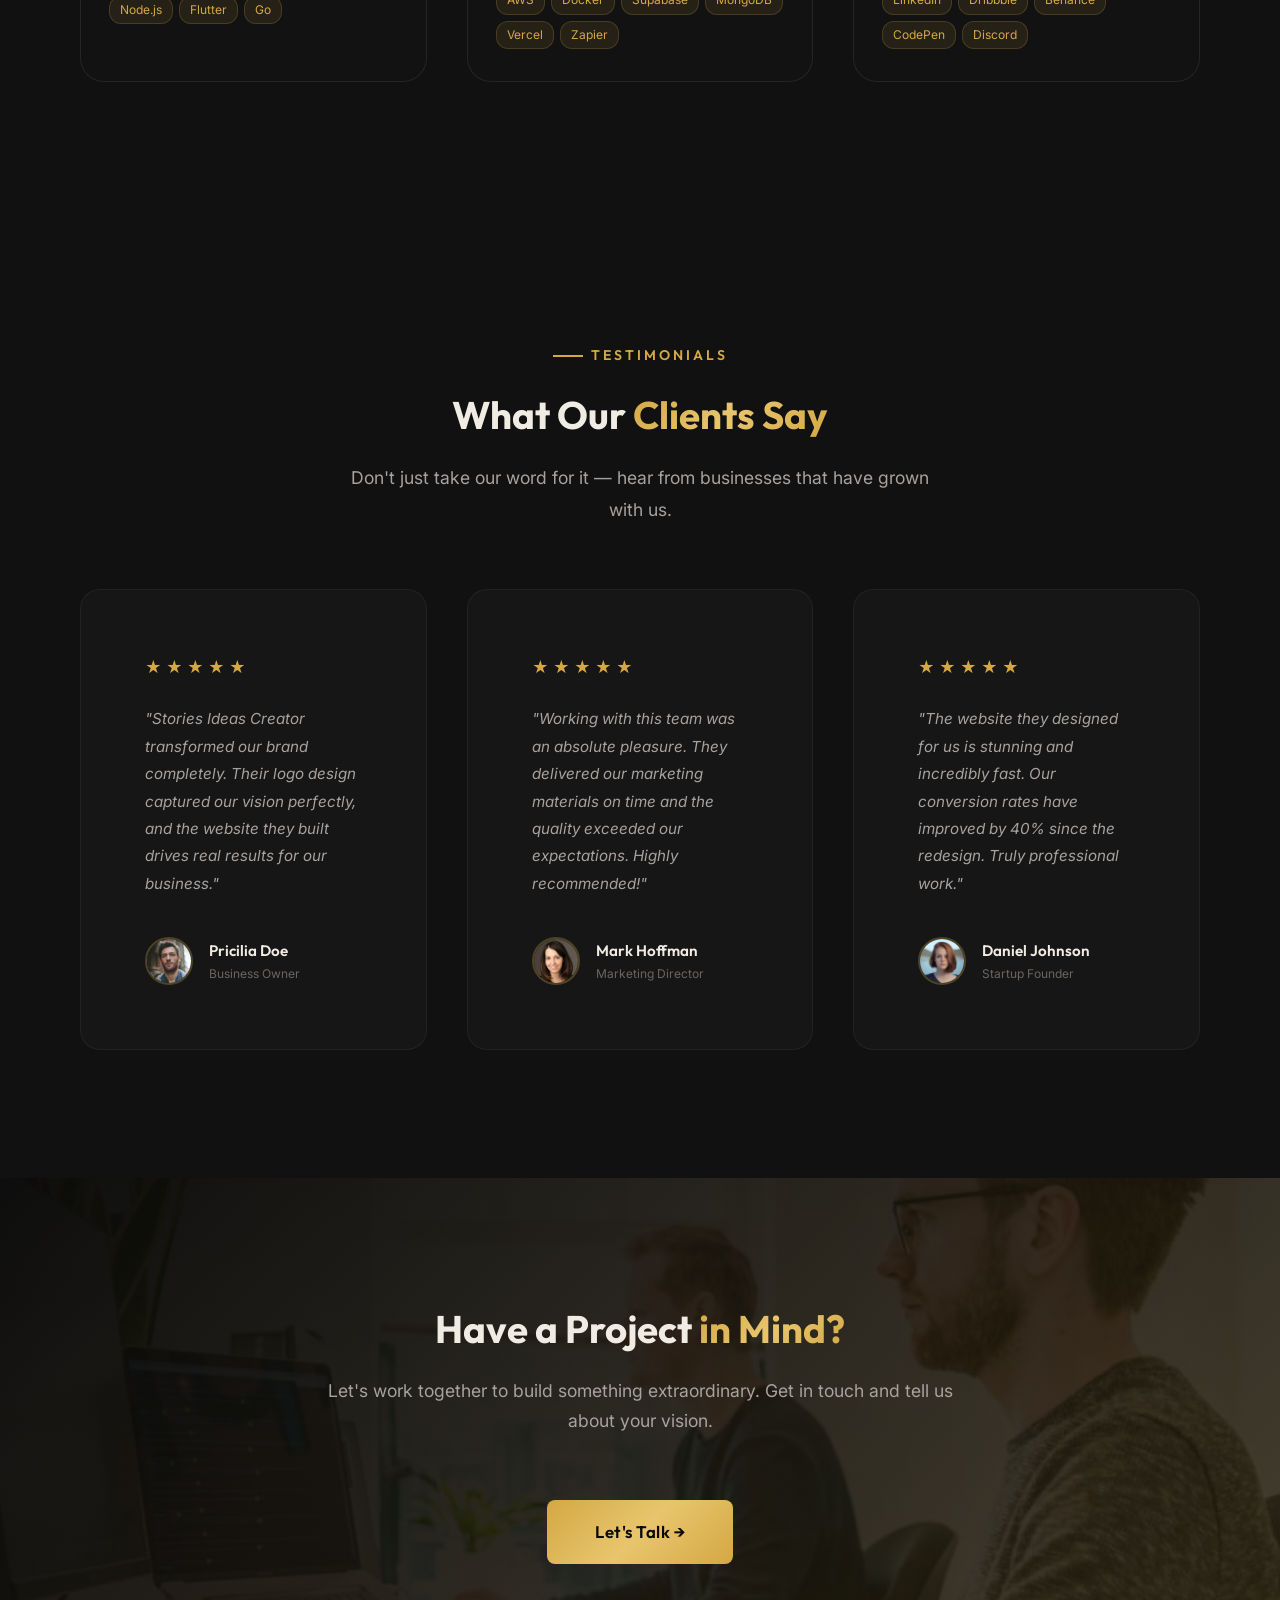
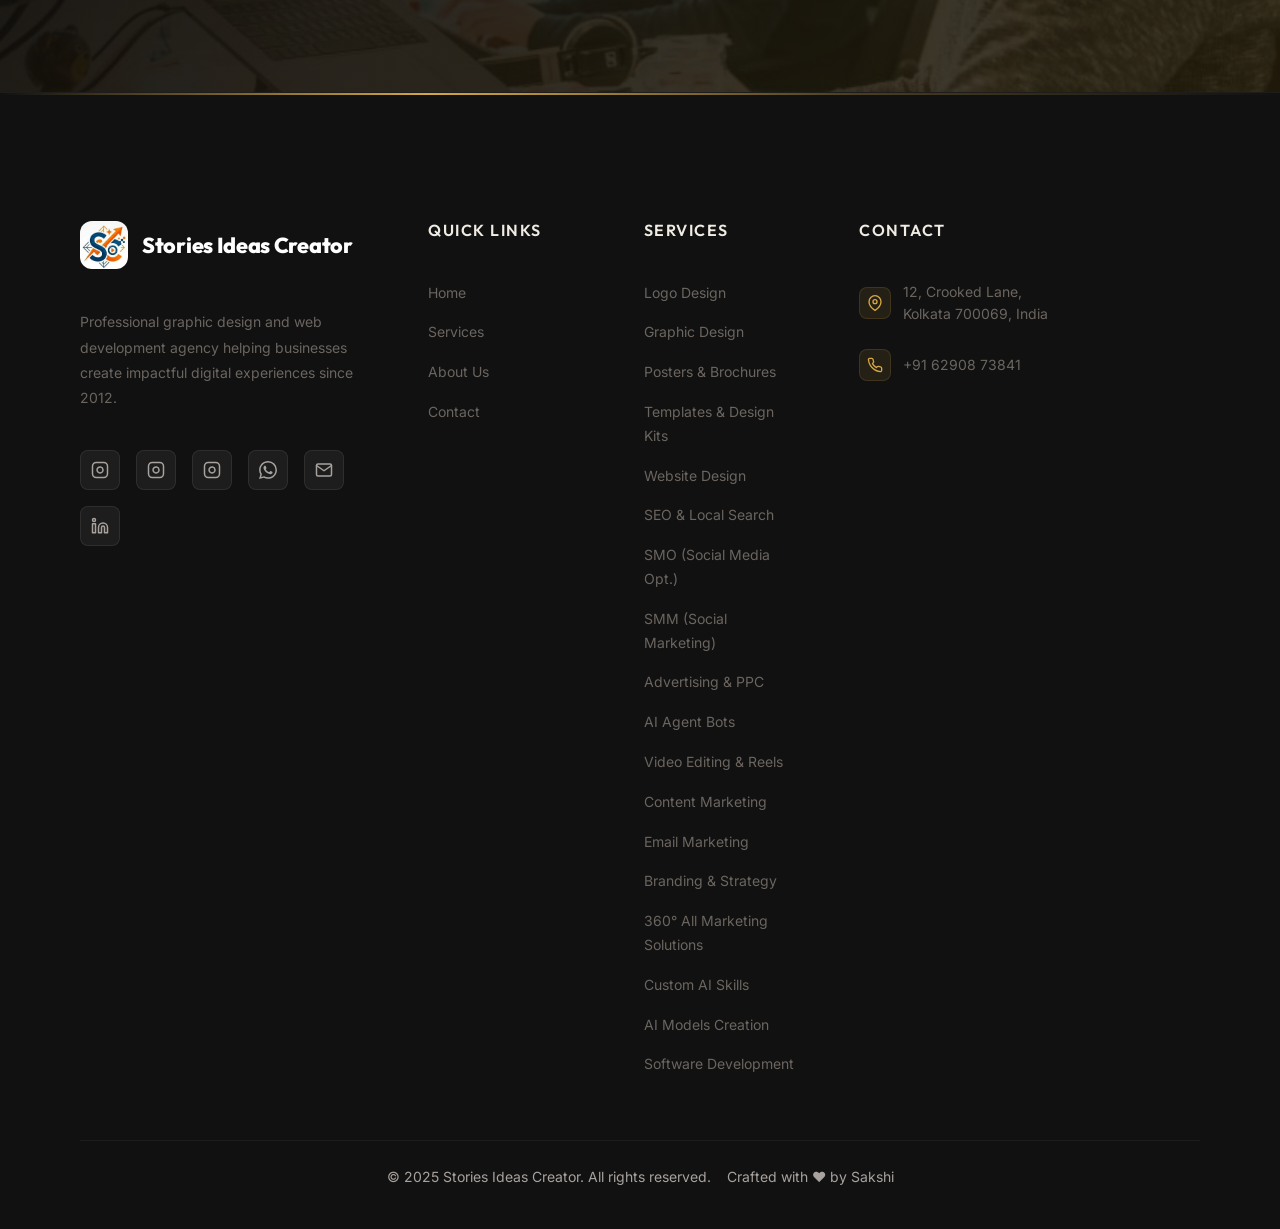
==== commit 0e376390: "Update URLs for Tic-Tac-Toe and Dots Game, add Chess Game to showcase" ====
--- a/index.html
+++ b/index.html
@@ -508,7 +508,7 @@
               <p style="color:#a0a0a0; font-size:0.82rem; margin-bottom:12px; line-height:1.4;">Classic Tic Tac Toe game logic & turn tracking.</p>
               <div class="showcase-url-badge">
                 <span style="font-size:0.65rem; color:var(--text-muted); display:block; text-transform:uppercase; letter-spacing:0.5px;">Repository URL</span>
-                <a href="https://github.com/student63-code/tic_tac_toe.py" target="_blank" rel="noopener noreferrer" style="color:var(--accent); font-size:0.75rem; font-family:monospace;">student63-code/tic_tac_toe ↗</a>
+                <a href="https://github.com/S01-code/Tic-Tac-Toe.git" target="_blank" rel="noopener noreferrer" style="color:var(--accent); font-size:0.75rem; font-family:monospace;">S01-code/Tic-Tac-Toe ↗</a>
               </div>
               <button data-play-game="tictactoe" class="btn btn--primary" style="width:100%; padding:8px 0; font-size:0.82rem; border-radius:10px;">▶ Play Live</button>
             </div>
@@ -580,7 +580,7 @@
               <p style="color:#a0a0a0; font-size:0.82rem; margin-bottom:12px; line-height:1.4;">Connect dots & claim completed boxes strategy game.</p>
               <div class="showcase-url-badge">
                 <span style="font-size:0.65rem; color:var(--text-muted); display:block; text-transform:uppercase; letter-spacing:0.5px;">Repository URL</span>
-                <a href="https://github.com/S01-code/dots-game-" target="_blank" rel="noopener noreferrer" style="color:var(--accent); font-size:0.75rem; font-family:monospace;">S01-code/dots-game- ↗</a>
+                <a href="https://github.com/S01-code/dots-game-.git" target="_blank" rel="noopener noreferrer" style="color:var(--accent); font-size:0.75rem; font-family:monospace;">S01-code/dots-game- ↗</a>
               </div>
               <button data-play-game="dotsgame" class="btn btn--primary" style="width:100%; padding:8px 0; font-size:0.82rem; border-radius:10px;">▶ Play Live</button>
             </div>
@@ -607,6 +607,18 @@
                 <a href="https://trap-door-game-smoky.vercel.app/" target="_blank" rel="noopener noreferrer" style="color:var(--accent); font-size:0.75rem; font-family:monospace;">trap-door-game-smoky.vercel.app ↗</a>
               </div>
               <a href="https://trap-door-game-smoky.vercel.app/" target="_blank" rel="noopener noreferrer" class="btn btn--primary" style="width:100%; padding:8px 0; font-size:0.82rem; border-radius:10px; display:block; text-align:center;">▶ Play Live</a>
+            </div>
+
+            <!-- Game 10: Chess Game -->
+            <div class="showcase-card-slide" style="cursor: pointer;" onclick="window.open('https://github.com/S01-code/chess-game-.git', '_blank');">
+              <div style="font-size:2rem; margin-bottom:10px;">♟️</div>
+              <h4 style="font-family:var(--font-heading); font-size:1.05rem; color:#fff; margin-bottom:6px;">Chess Game</h4>
+              <p style="color:#a0a0a0; font-size:0.82rem; margin-bottom:12px; line-height:1.4;">Strategic and interactive Chess game logic.</p>
+              <div class="showcase-url-badge">
+                <span style="font-size:0.65rem; color:var(--text-muted); display:block; text-transform:uppercase; letter-spacing:0.5px;">Repository URL</span>
+                <a href="https://github.com/S01-code/chess-game-.git" target="_blank" rel="noopener noreferrer" style="color:var(--accent); font-size:0.75rem; font-family:monospace;">S01-code/chess-game- ↗</a>
+              </div>
+              <a href="https://github.com/S01-code/chess-game-.git" target="_blank" rel="noopener noreferrer" class="btn btn--primary" style="width:100%; padding:8px 0; font-size:0.82rem; border-radius:10px; display:block; text-align:center;">▶ View Project</a>
             </div>
           </div>
         </div>
@@ -709,14 +721,14 @@
           </div>
 
           <div class="footer-contact-grid">
-            <!-- Mobile 1: AI Chatbot Mobile App -->
-            <div data-explore-web="https://github.com/Qwicklabs-01/Chatbot" data-web-title="AI Chatbot Mobile App" class="showcase-card-item">
+            <!-- Mobile 1: Aura AI Chatbot -->
+            <div data-explore-web="https://chatbot-weld-six-ac9deoxdmx.vercel.app/" data-web-title="Aura AI Chatbot" class="showcase-card-item">
               <div style="font-size:2rem; margin-bottom:8px;">🤖</div>
-              <h4 style="font-family:var(--font-heading); font-size:1.1rem; color:#fff; margin-bottom:4px;">AI Chatbot Mobile App</h4>
-              <p style="color:#a0a0a0; font-size:0.85rem; margin-bottom:12px; line-height:1.4;">Conversational AI assistant mobile application platform.</p>
-              <div class="showcase-url-badge">
-                <span style="font-size:0.65rem; color:var(--text-muted); display:block; text-transform:uppercase;">Repository URL</span>
-                <span style="color:var(--accent); font-size:0.75rem; font-family:monospace; word-break:break-all;">github.com/Qwicklabs-01/Chatbot</span>
+              <h4 style="font-family:var(--font-heading); font-size:1.1rem; color:#fff; margin-bottom:4px;">Aura AI Chatbot</h4>
+              <p style="color:#a0a0a0; font-size:0.85rem; margin-bottom:12px; line-height:1.4;">Conversational AI assistant chatbot application powered by advanced AI.</p>
+              <div class="showcase-url-badge">
+                <span style="font-size:0.65rem; color:var(--text-muted); display:block; text-transform:uppercase;">Live URL</span>
+                <span style="color:var(--accent); font-size:0.75rem; font-family:monospace; word-break:break-all;">chatbot-weld-six-ac9deoxdmx.vercel.app</span>
               </div>
               <button class="btn btn--primary" style="width:100%; padding:9px 0; font-size:0.85rem; border-radius:8px; text-align:center;">▶ Explore Live Demo</button>
             </div>
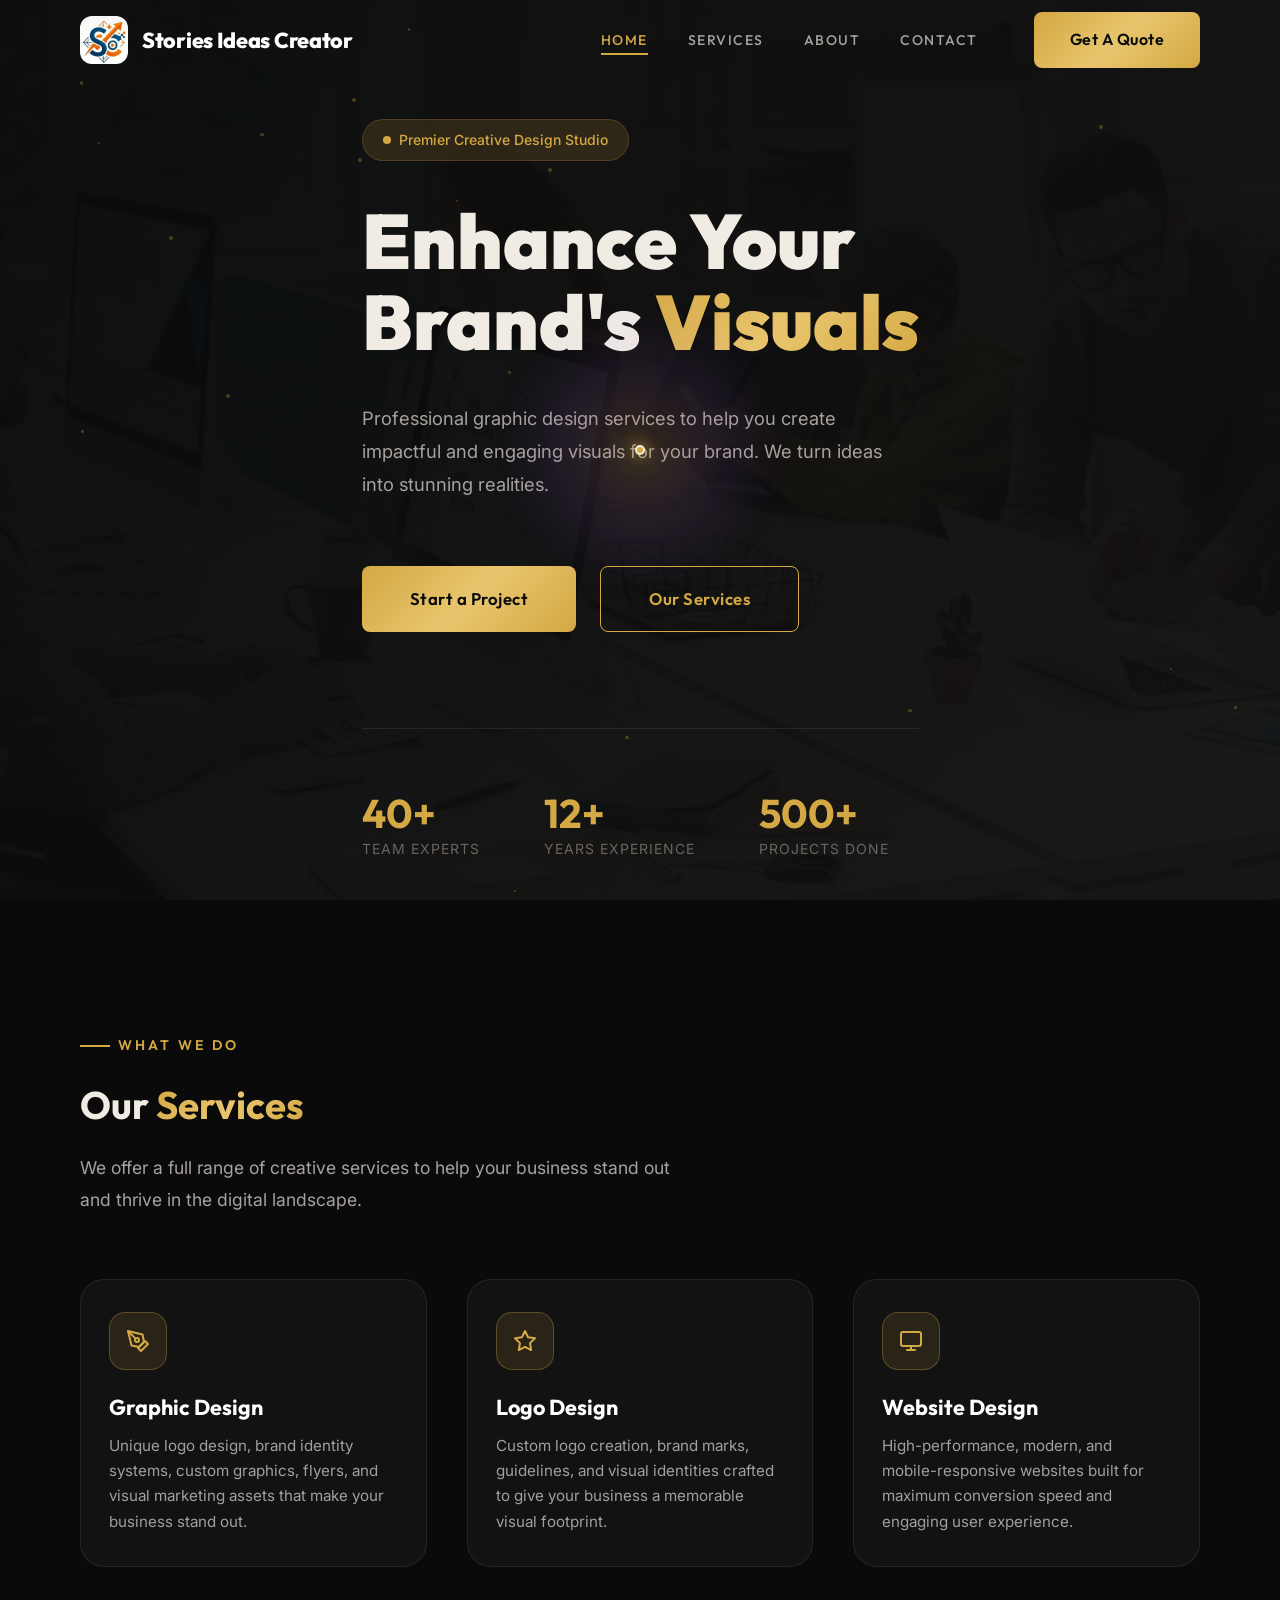
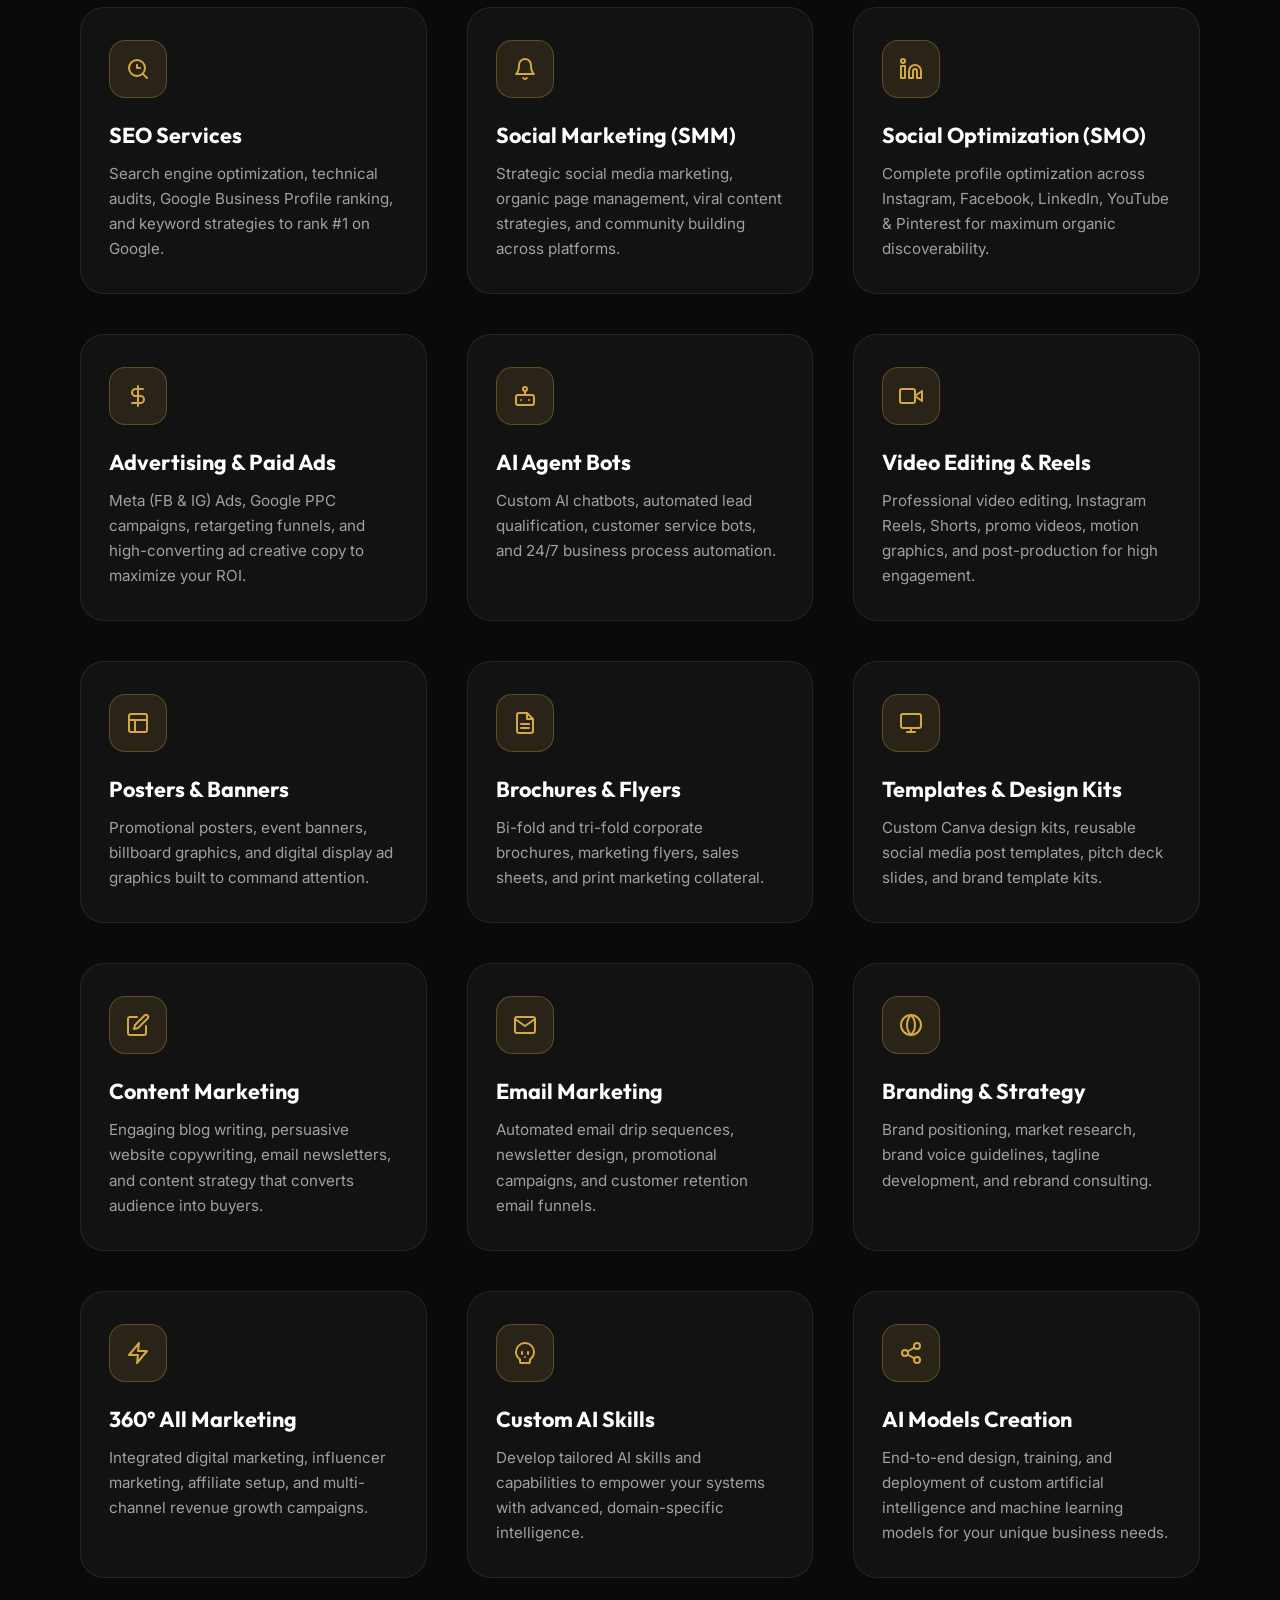
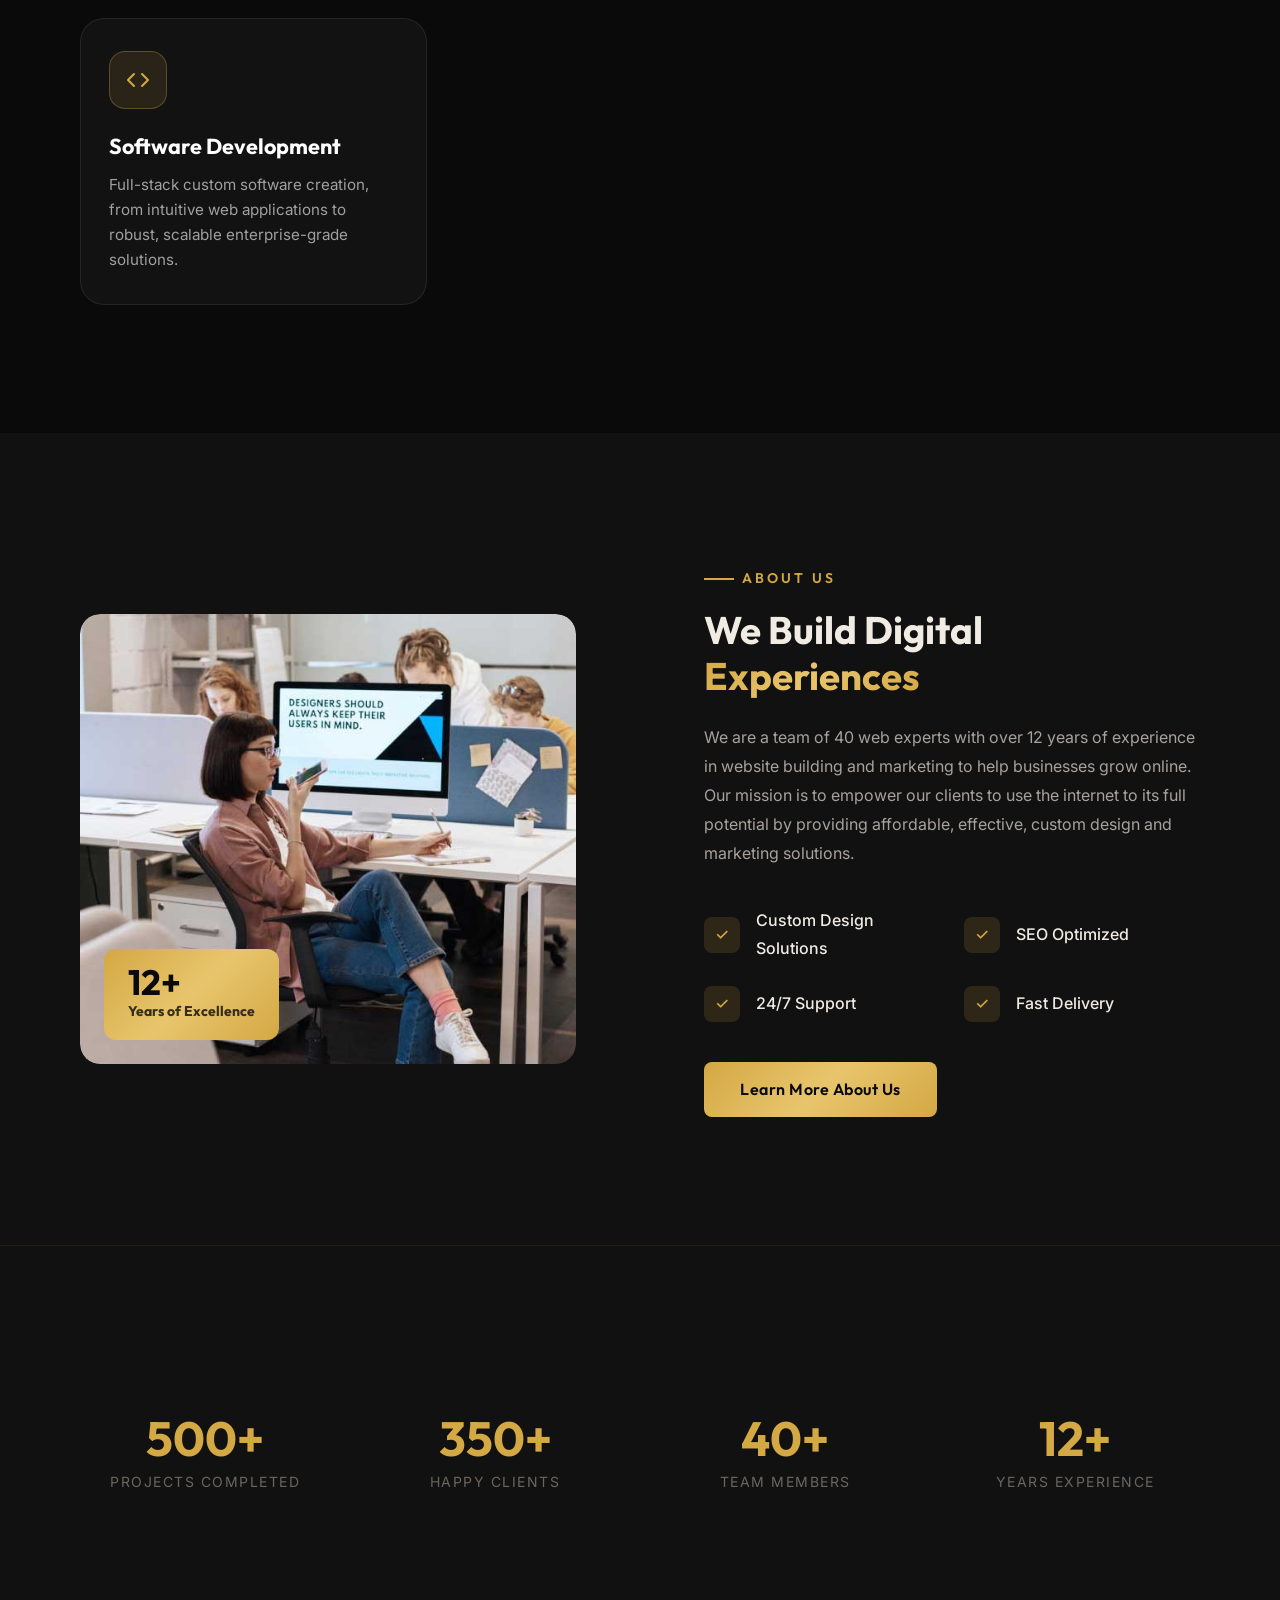
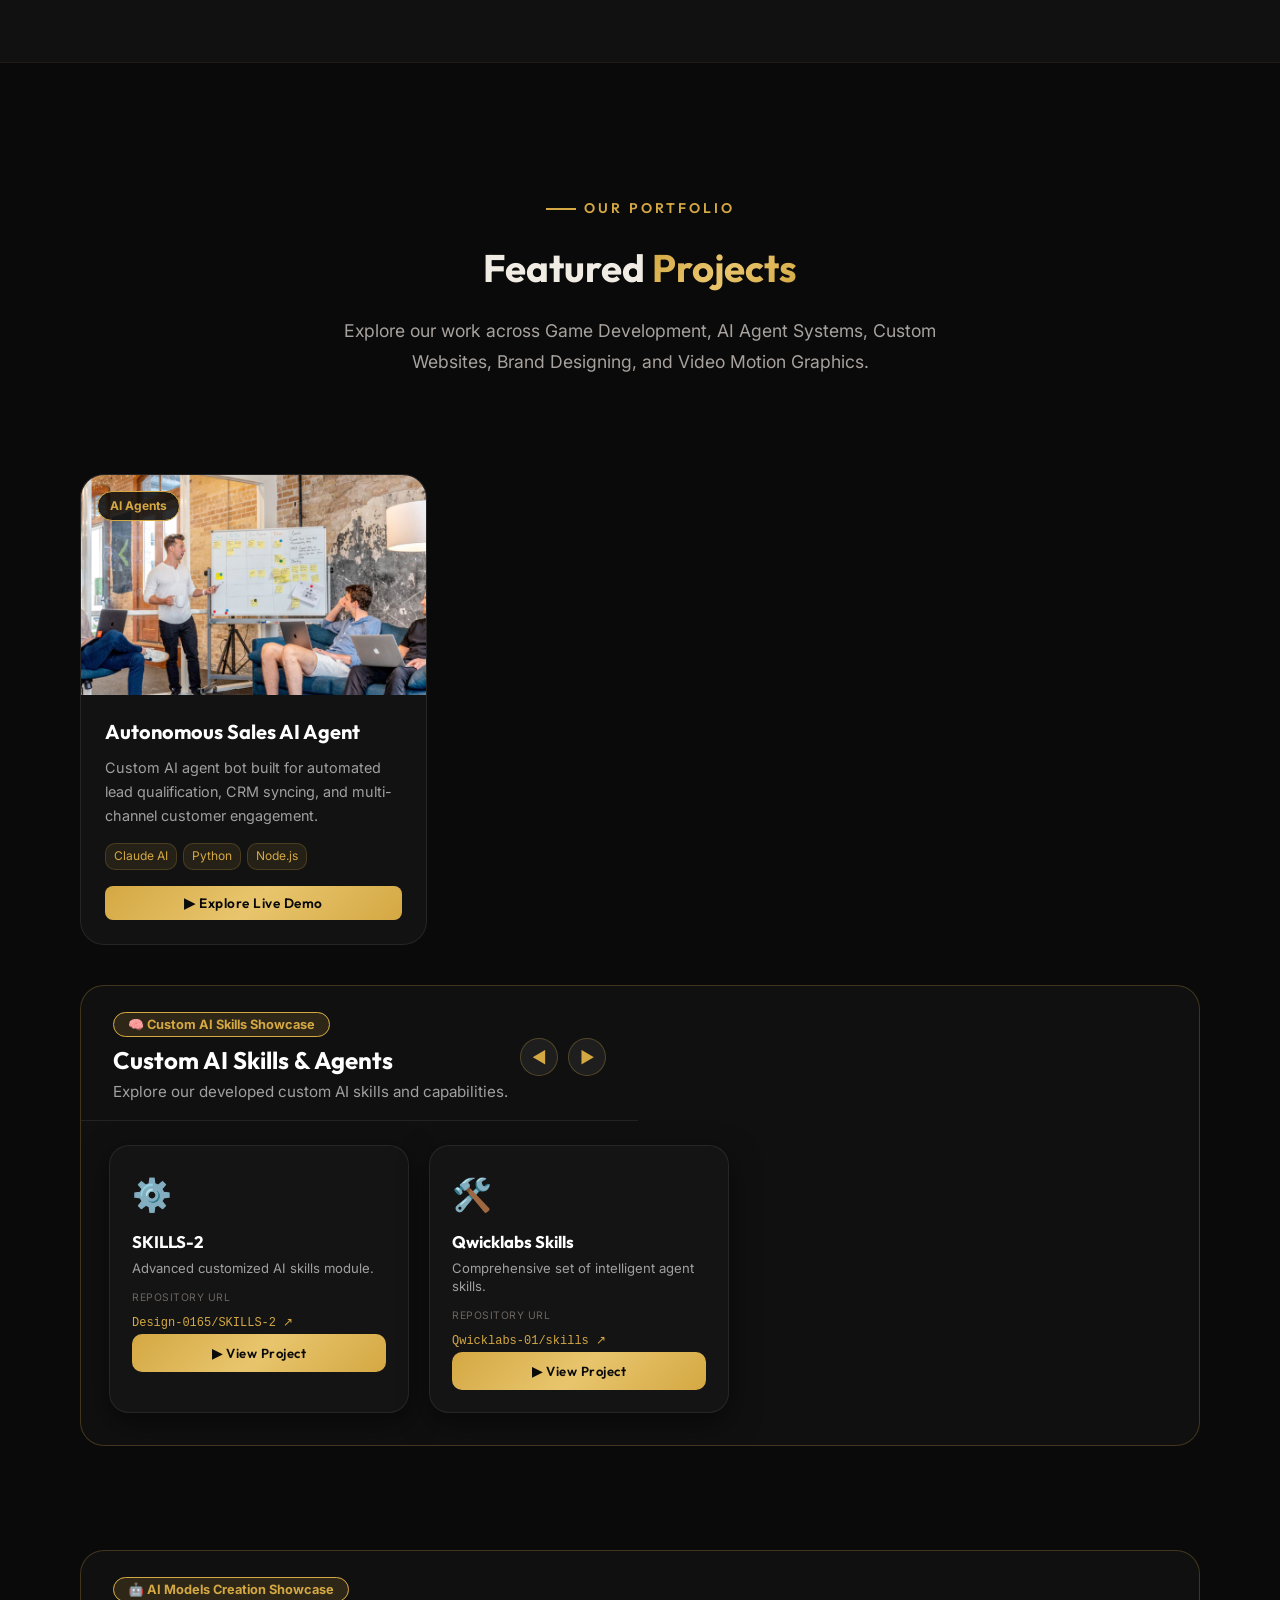
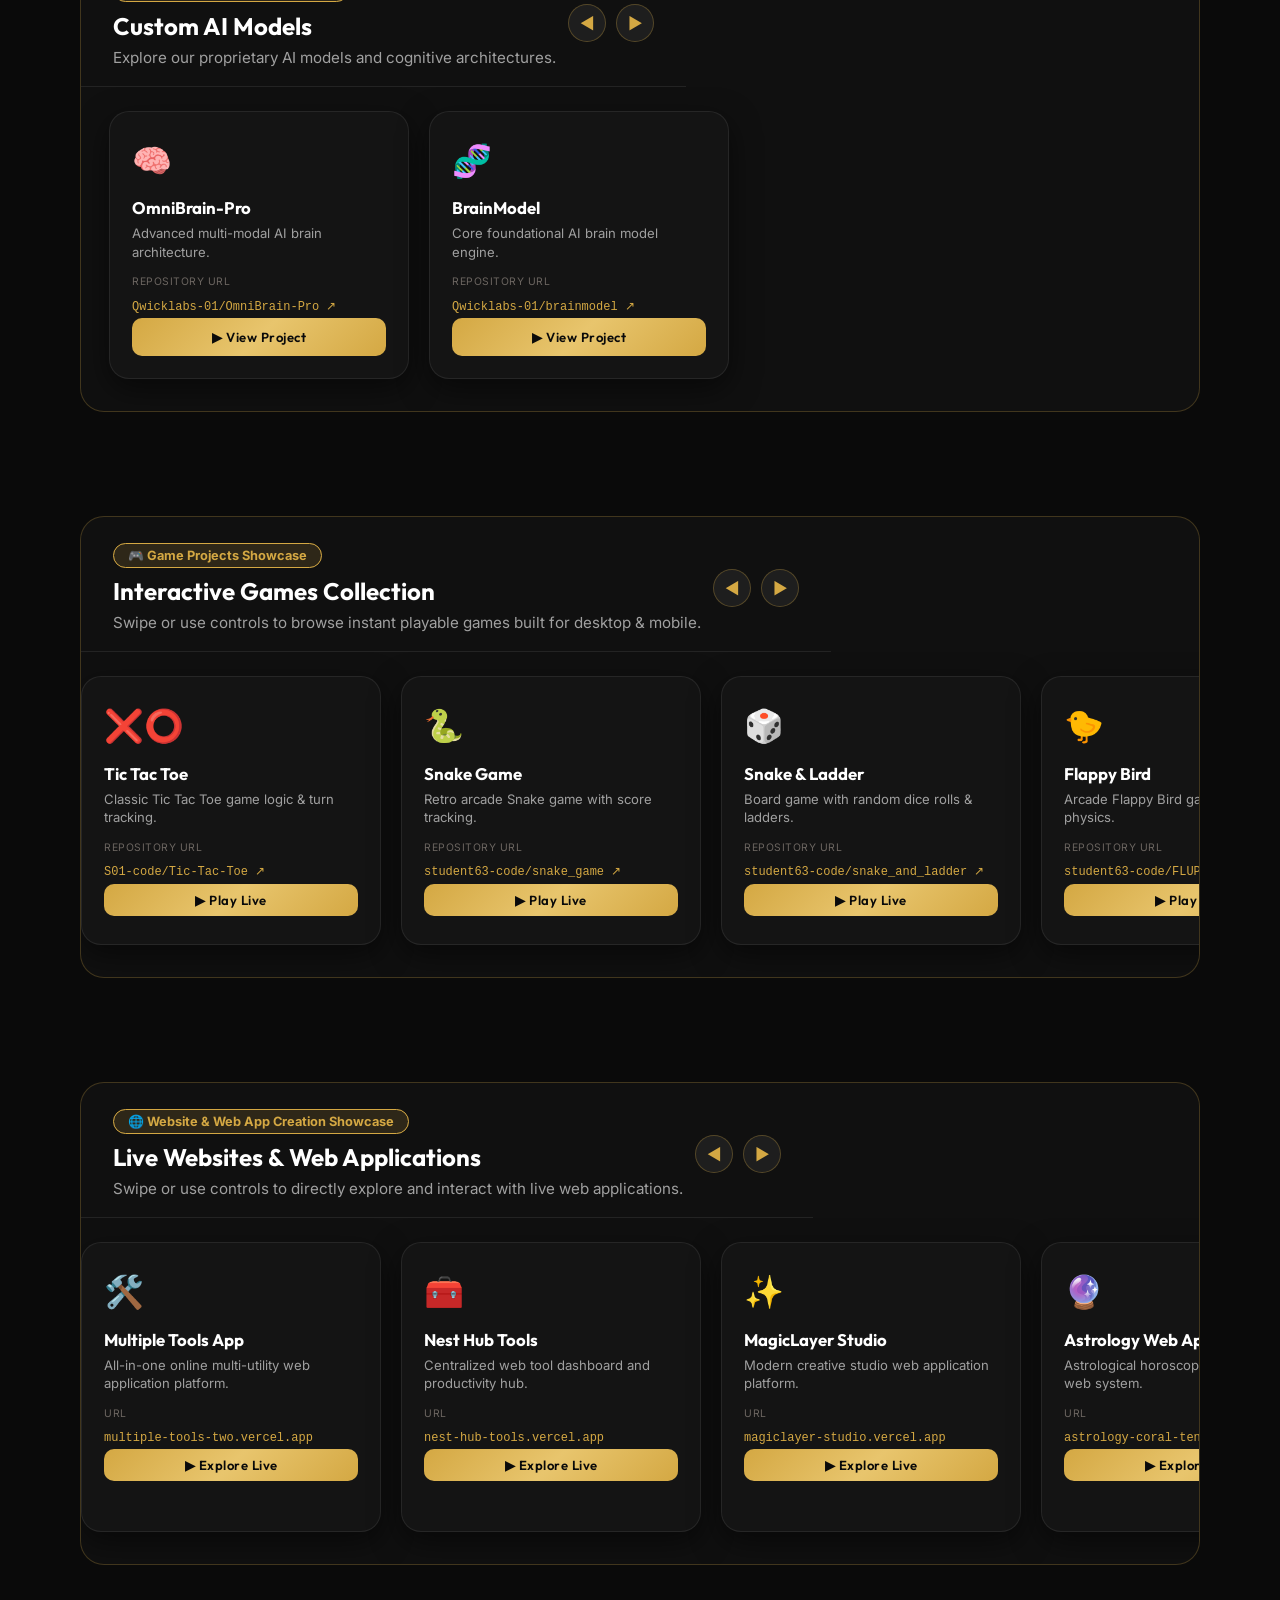
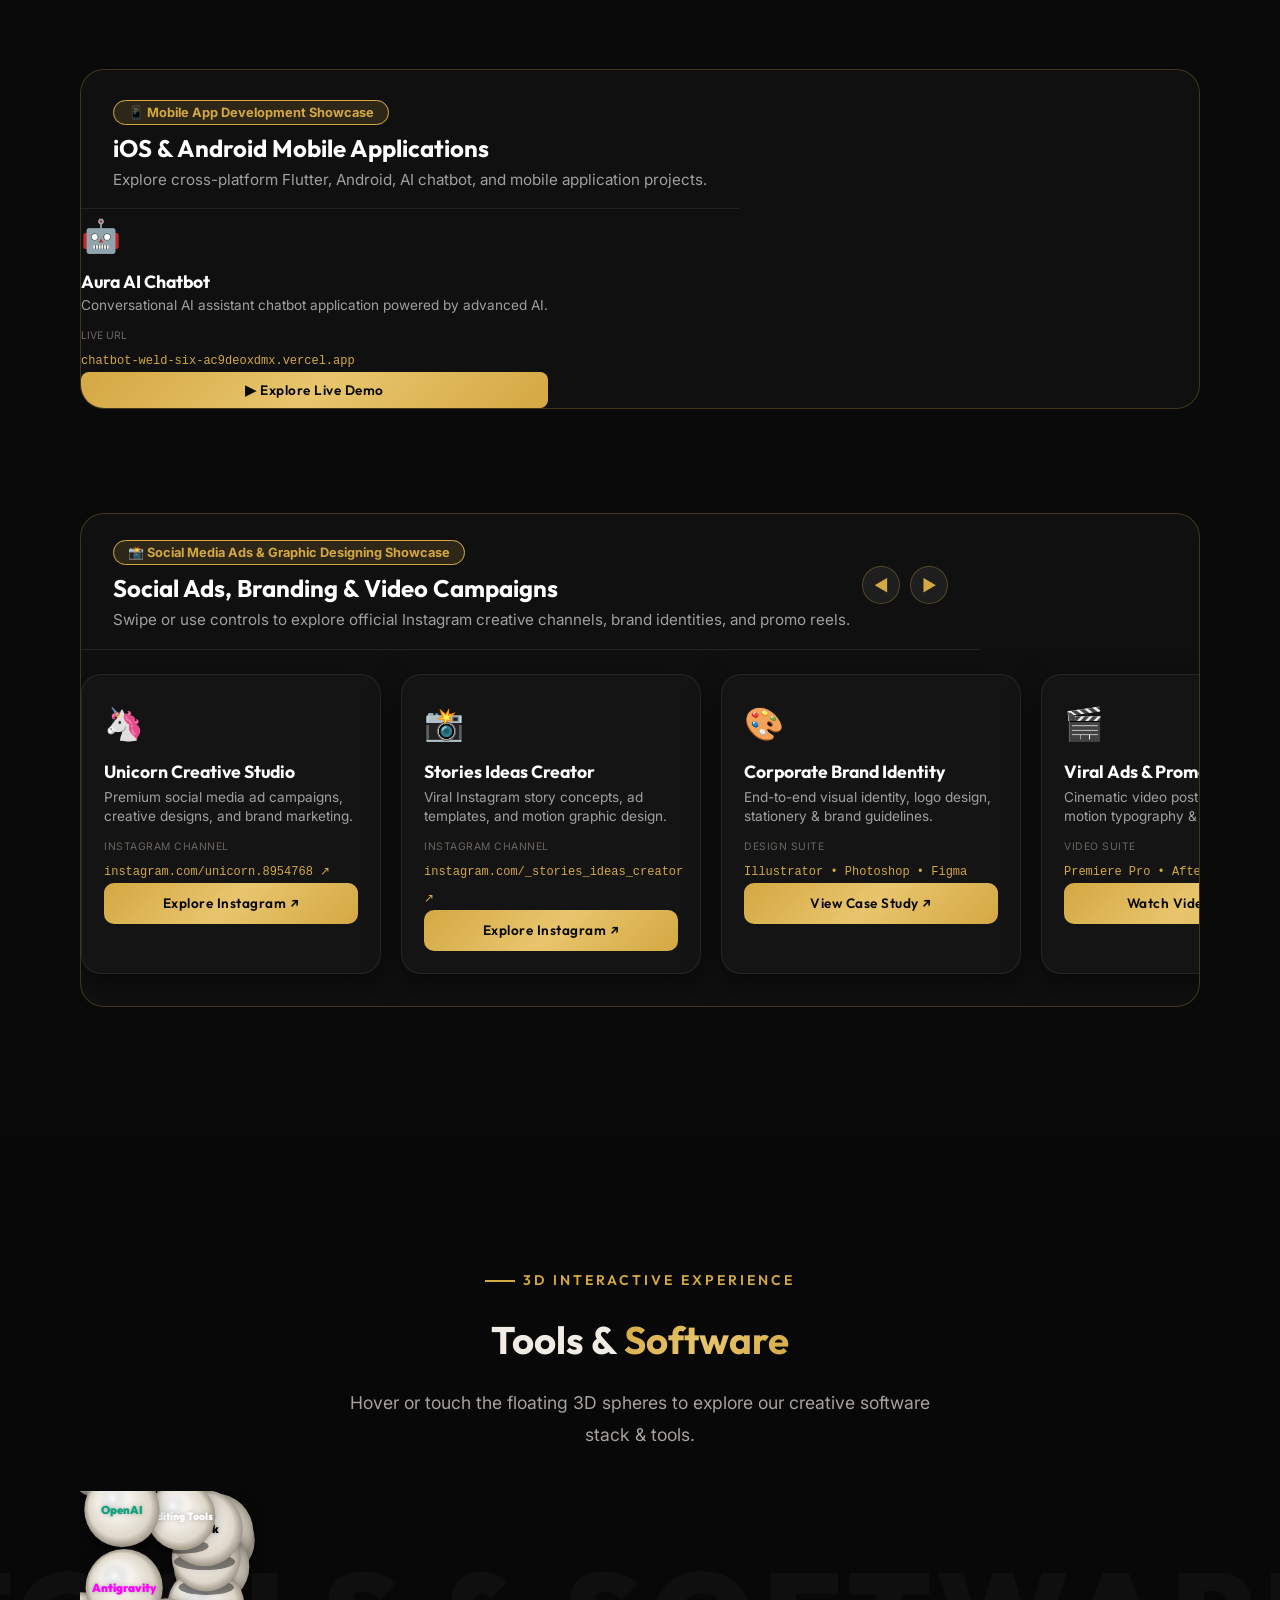
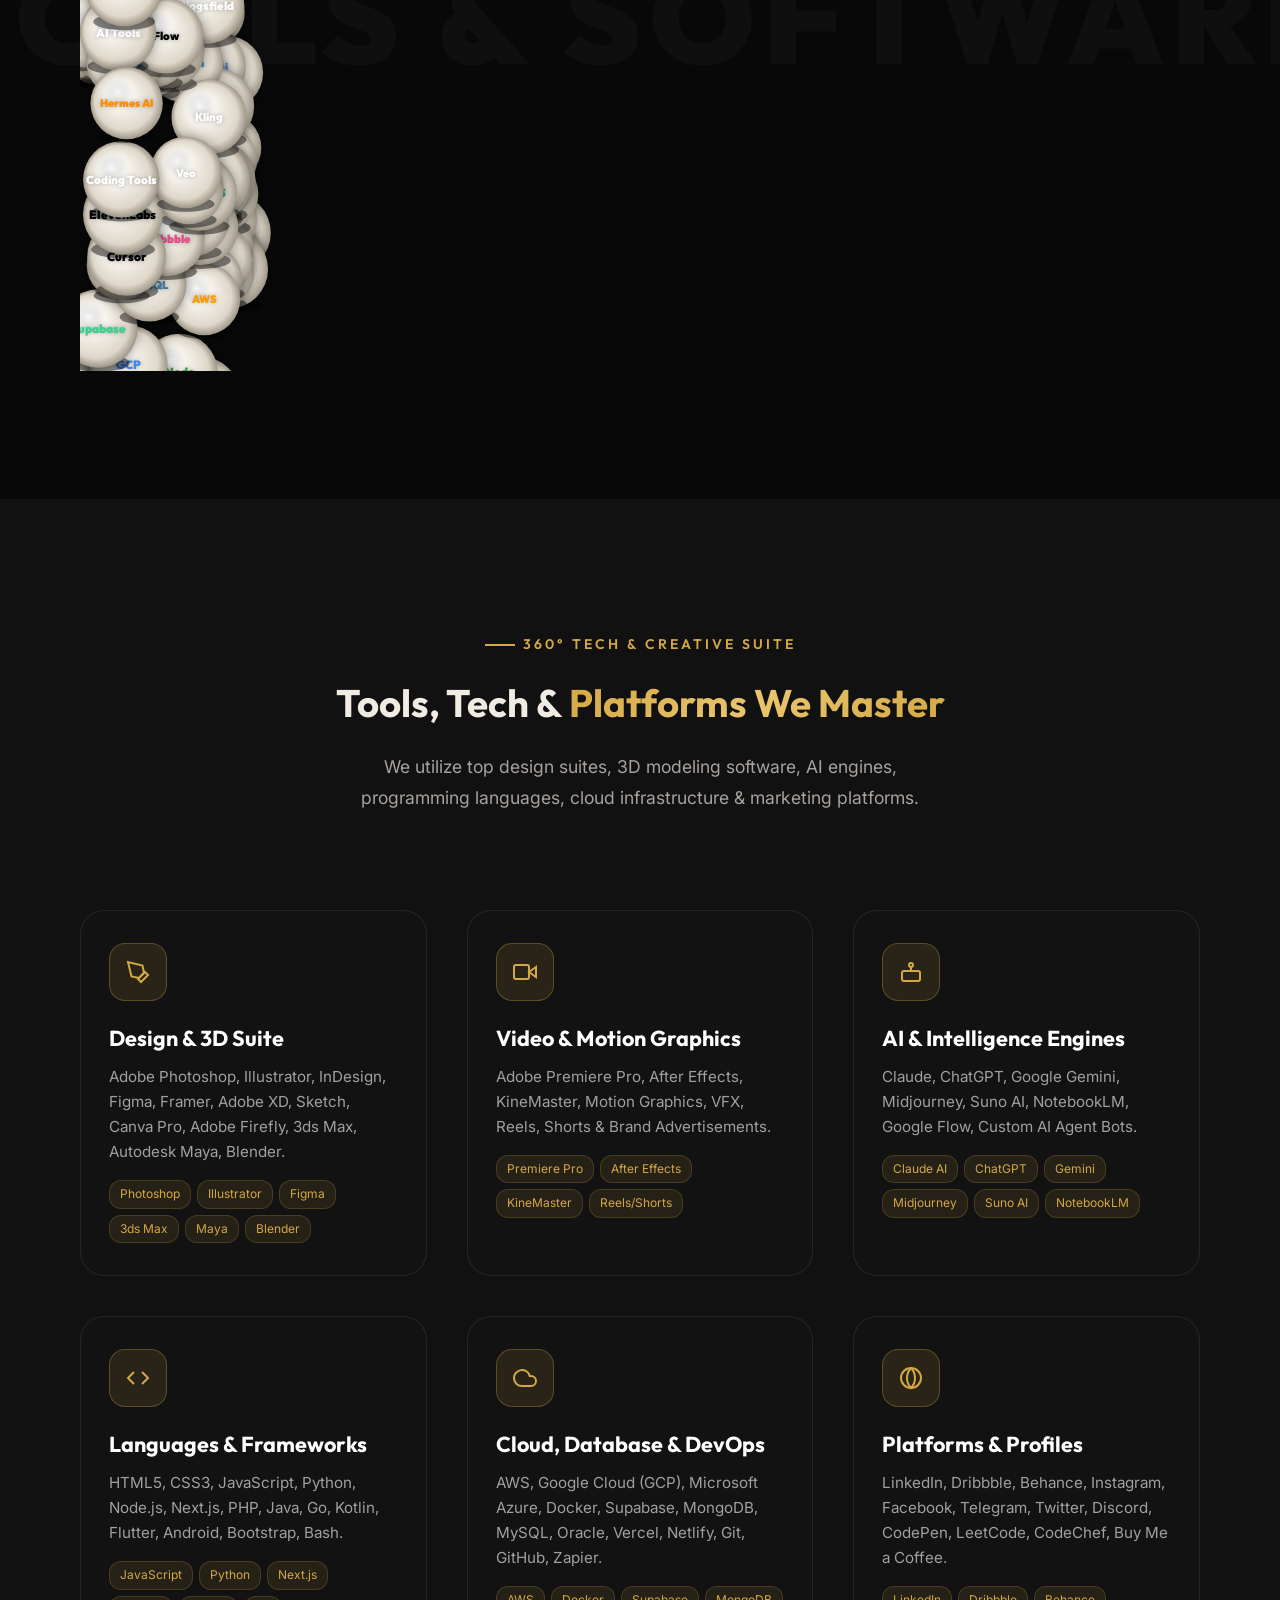
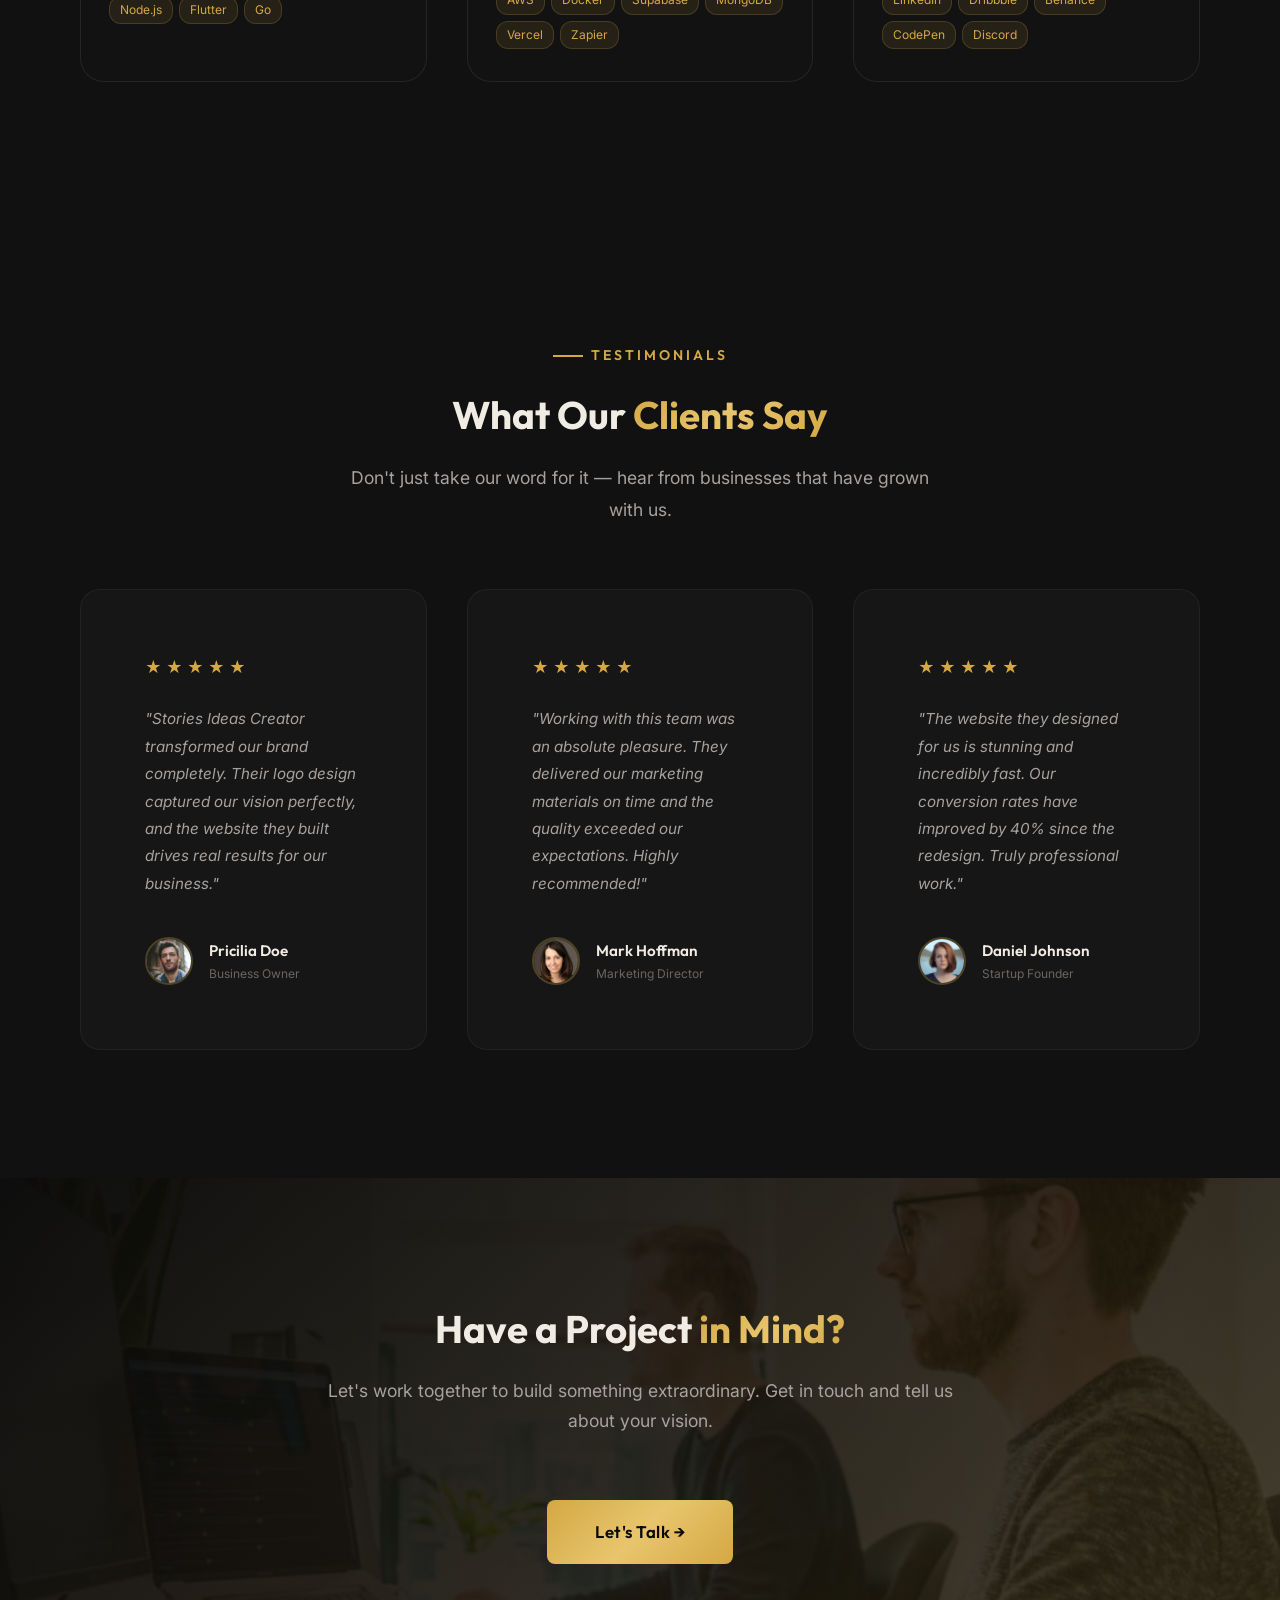
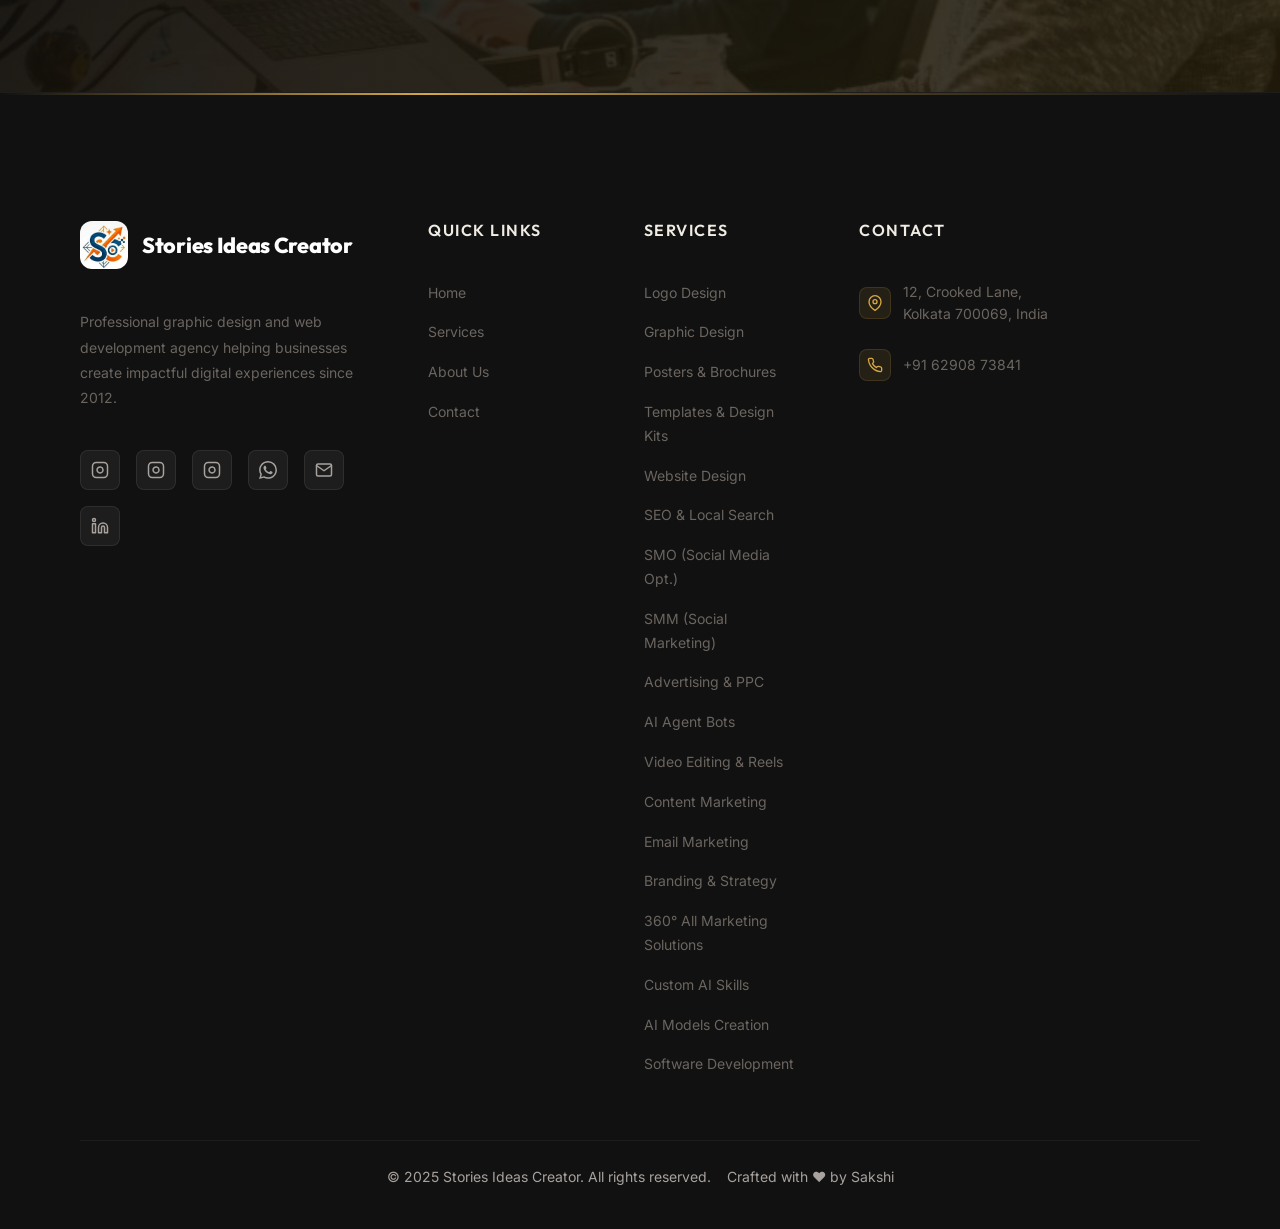
==== commit 0ee6d3bb: "Update Chess Game button to Play Live and link to GitHub Pages live demo" ====
--- a/index.html
+++ b/index.html
@@ -610,15 +610,15 @@
             </div>
 
             <!-- Game 10: Chess Game -->
-            <div class="showcase-card-slide" style="cursor: pointer;" onclick="window.open('https://github.com/S01-code/chess-game-.git', '_blank');">
+            <div class="showcase-card-slide" style="cursor: pointer;" onclick="window.open('https://s01-code.github.io/chess-game-/', '_blank');">
               <div style="font-size:2rem; margin-bottom:10px;">♟️</div>
               <h4 style="font-family:var(--font-heading); font-size:1.05rem; color:#fff; margin-bottom:6px;">Chess Game</h4>
               <p style="color:#a0a0a0; font-size:0.82rem; margin-bottom:12px; line-height:1.4;">Strategic and interactive Chess game logic.</p>
               <div class="showcase-url-badge">
-                <span style="font-size:0.65rem; color:var(--text-muted); display:block; text-transform:uppercase; letter-spacing:0.5px;">Repository URL</span>
-                <a href="https://github.com/S01-code/chess-game-.git" target="_blank" rel="noopener noreferrer" style="color:var(--accent); font-size:0.75rem; font-family:monospace;">S01-code/chess-game- ↗</a>
-              </div>
-              <a href="https://github.com/S01-code/chess-game-.git" target="_blank" rel="noopener noreferrer" class="btn btn--primary" style="width:100%; padding:8px 0; font-size:0.82rem; border-radius:10px; display:block; text-align:center;">▶ View Project</a>
+                <span style="font-size:0.65rem; color:var(--text-muted); display:block; text-transform:uppercase; letter-spacing:0.5px;">Live Game URL</span>
+                <a href="https://s01-code.github.io/chess-game-/" target="_blank" rel="noopener noreferrer" style="color:var(--accent); font-size:0.75rem; font-family:monospace;">s01-code.github.io/chess-game- ↗</a>
+              </div>
+              <button class="btn btn--primary" style="width:100%; padding:8px 0; font-size:0.82rem; border-radius:10px;">▶ Play Live</button>
             </div>
           </div>
         </div>
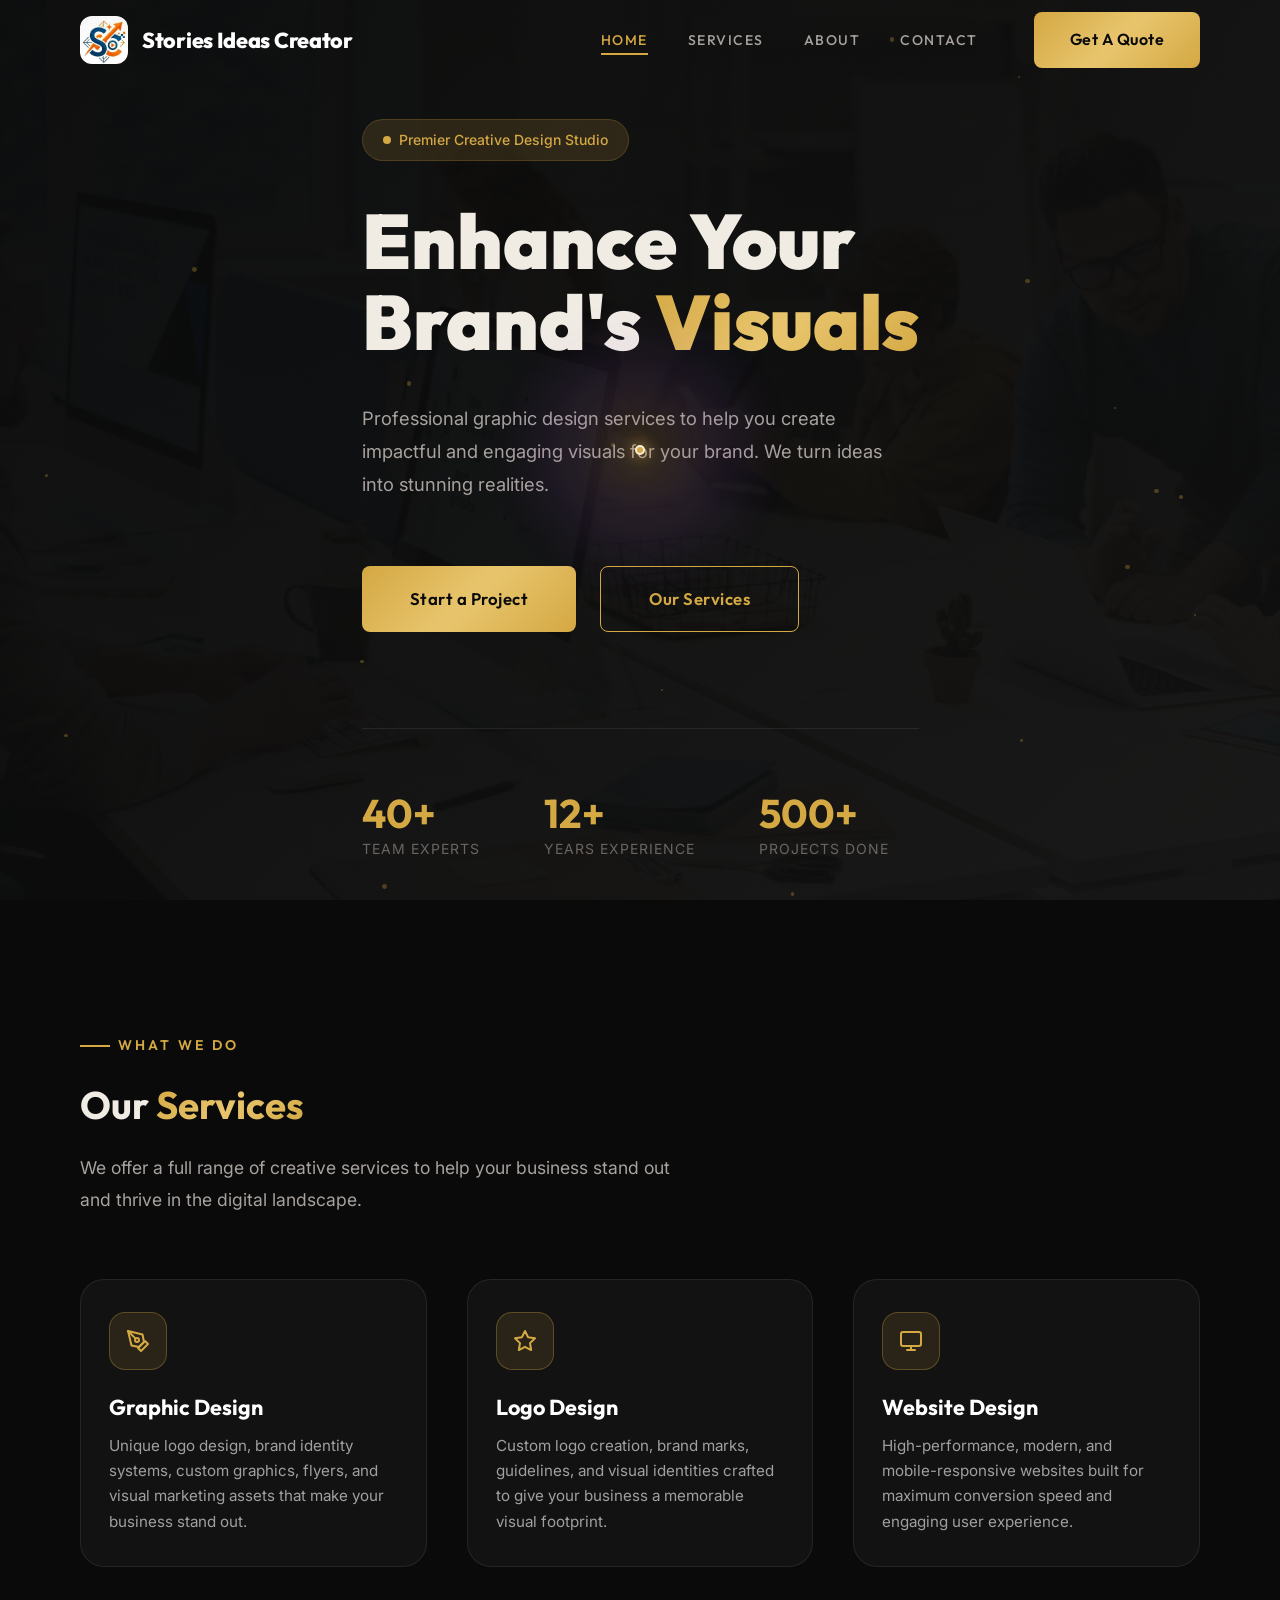
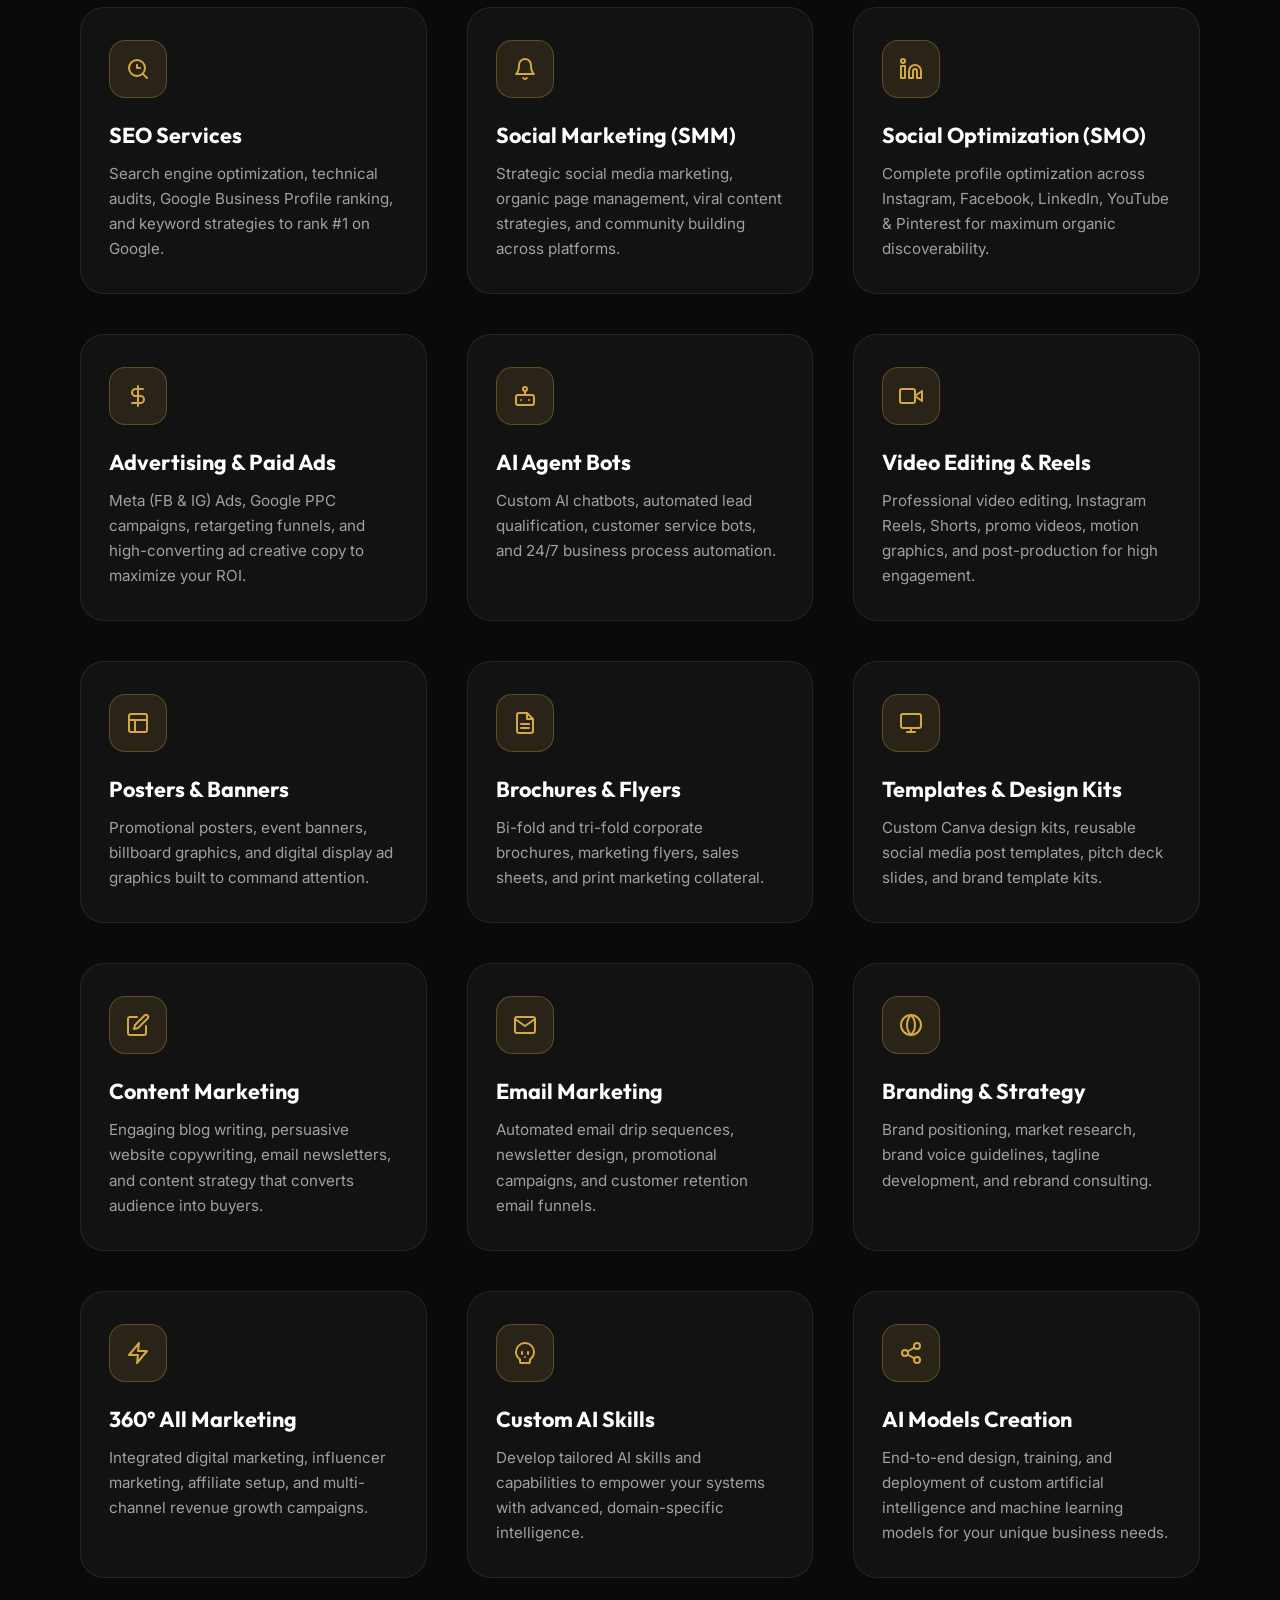
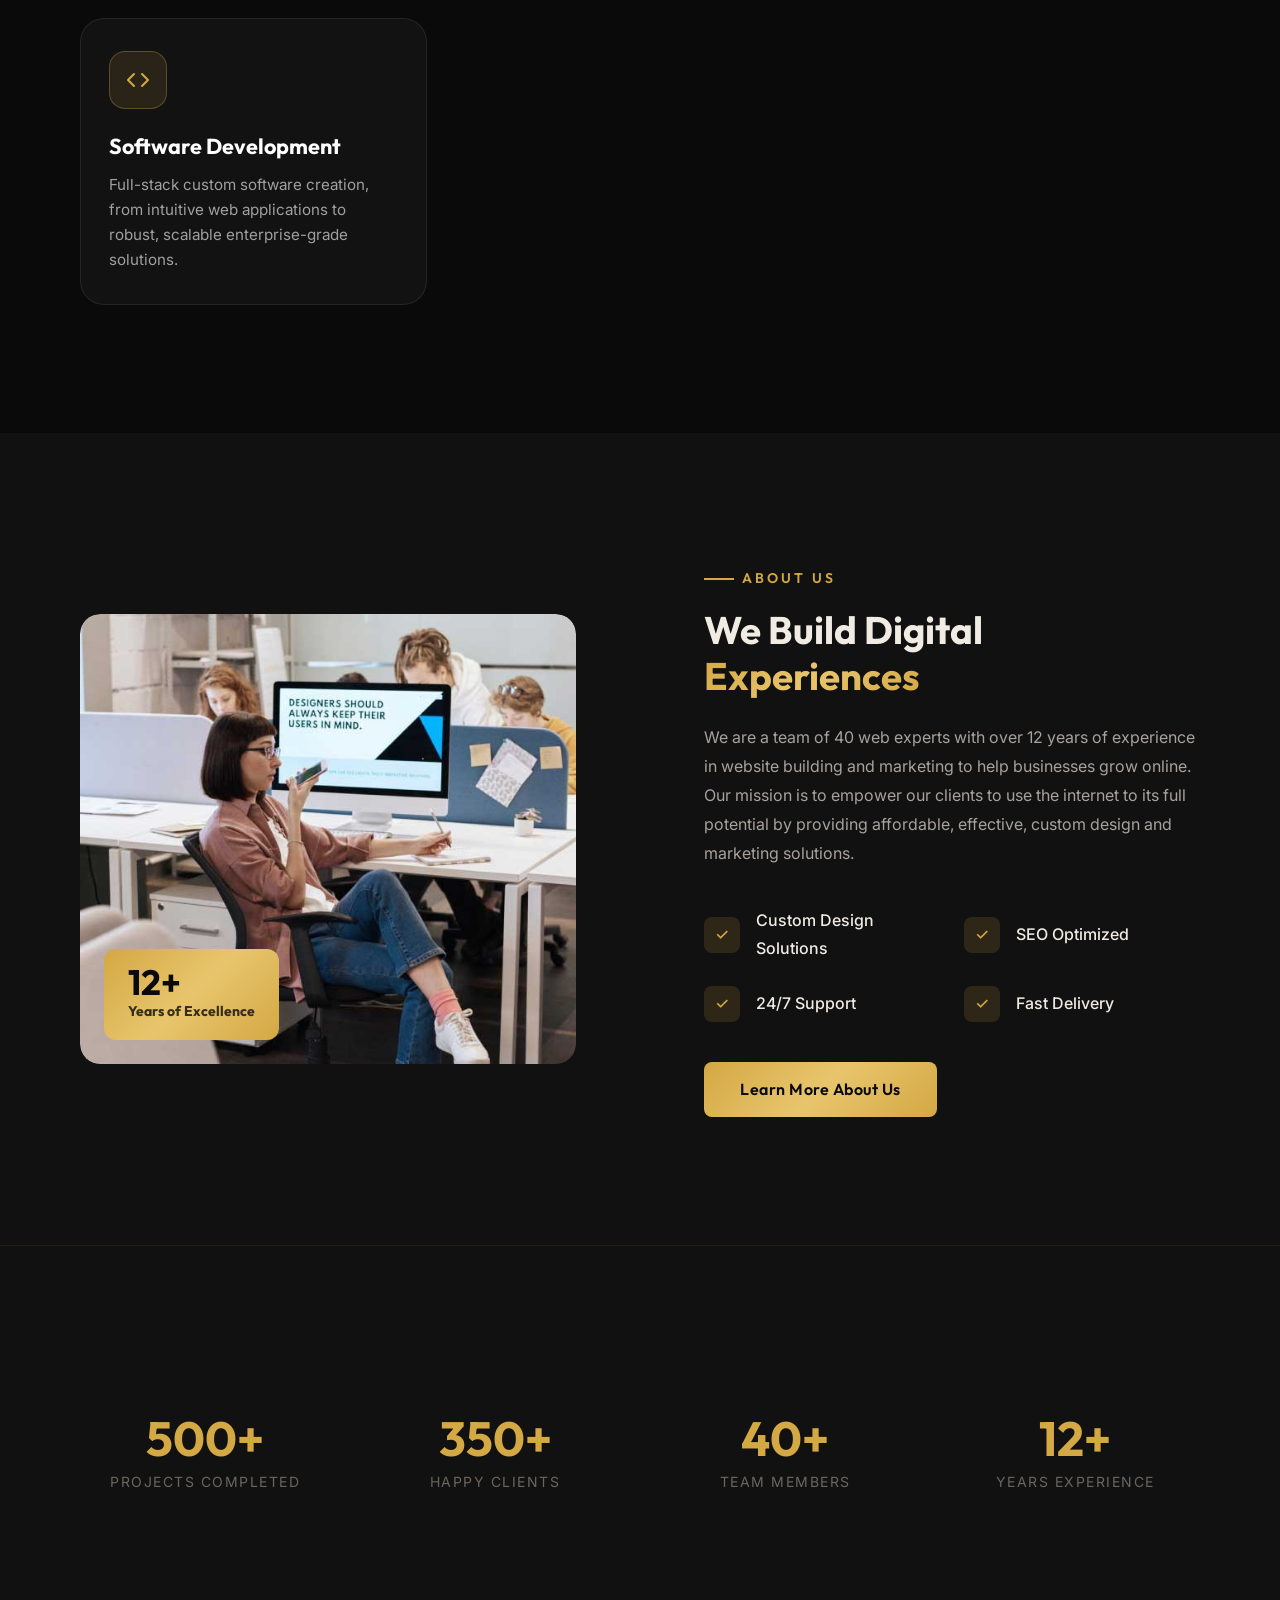
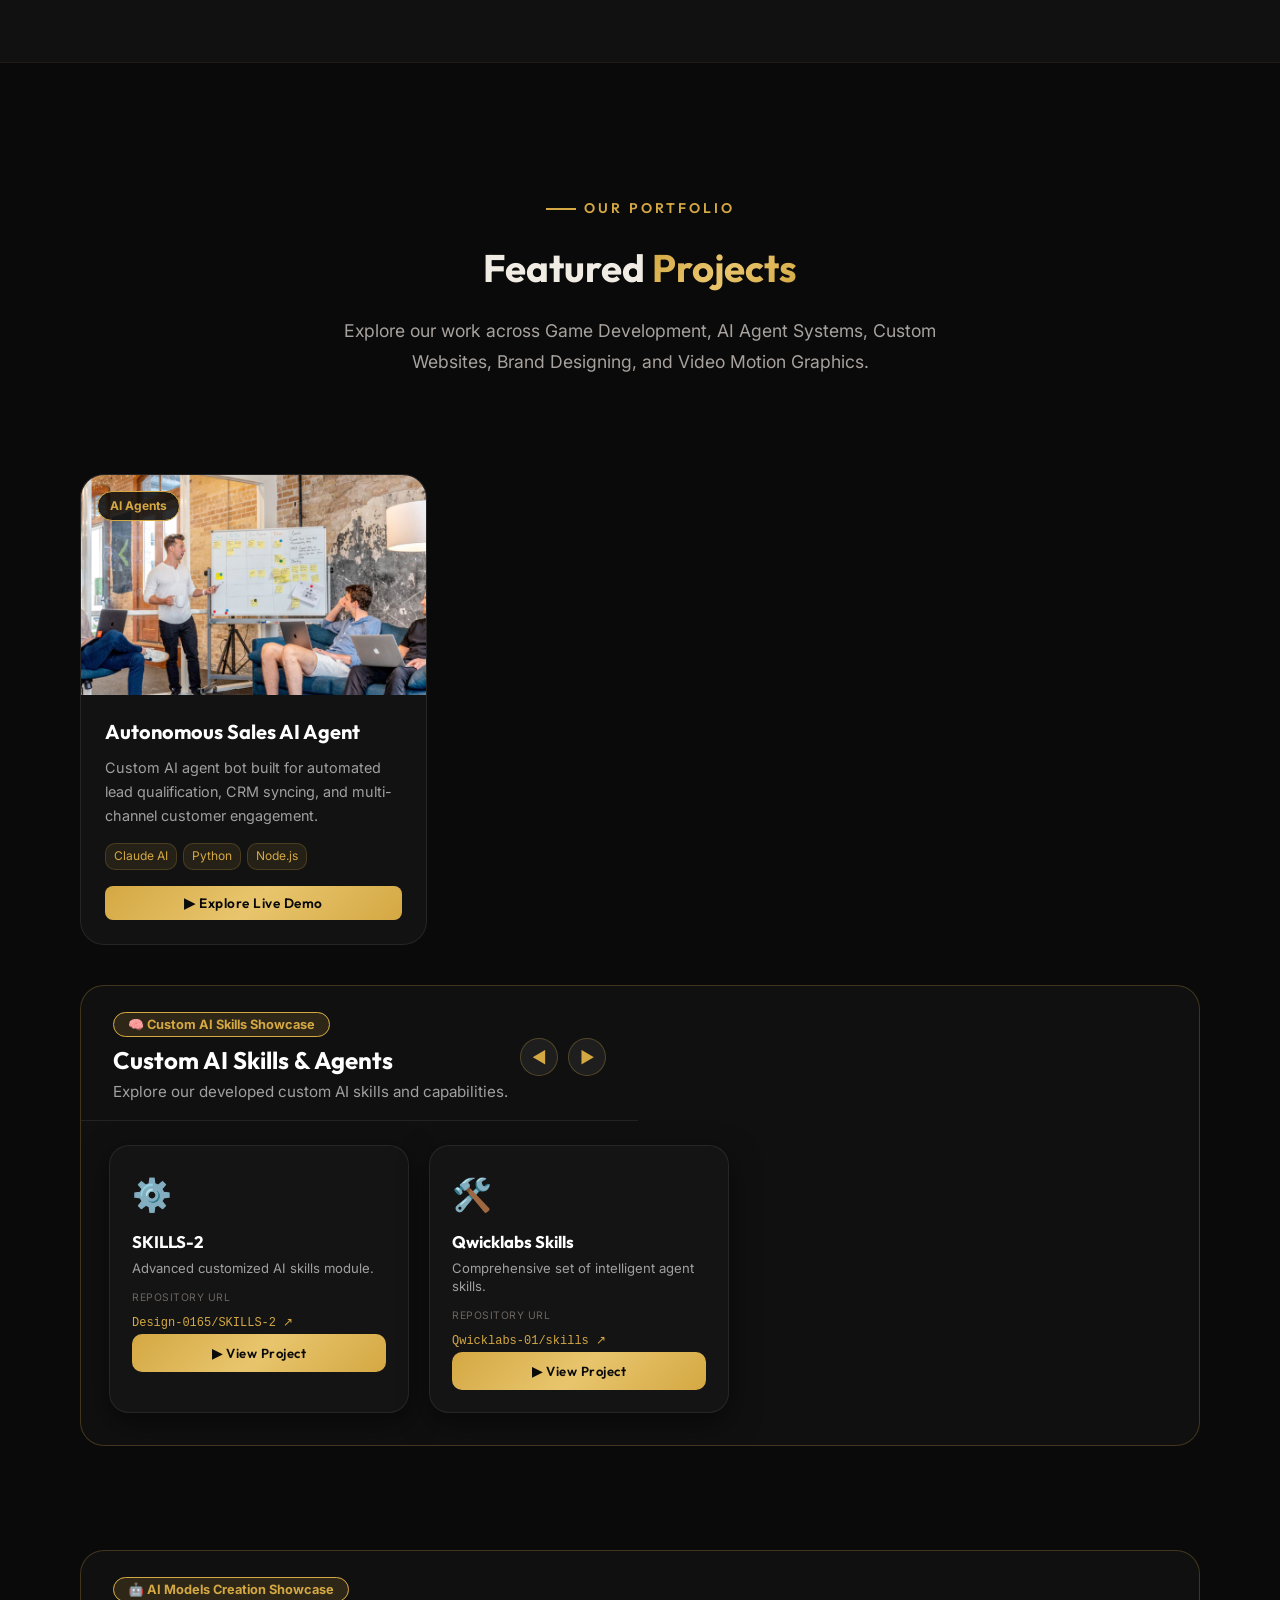
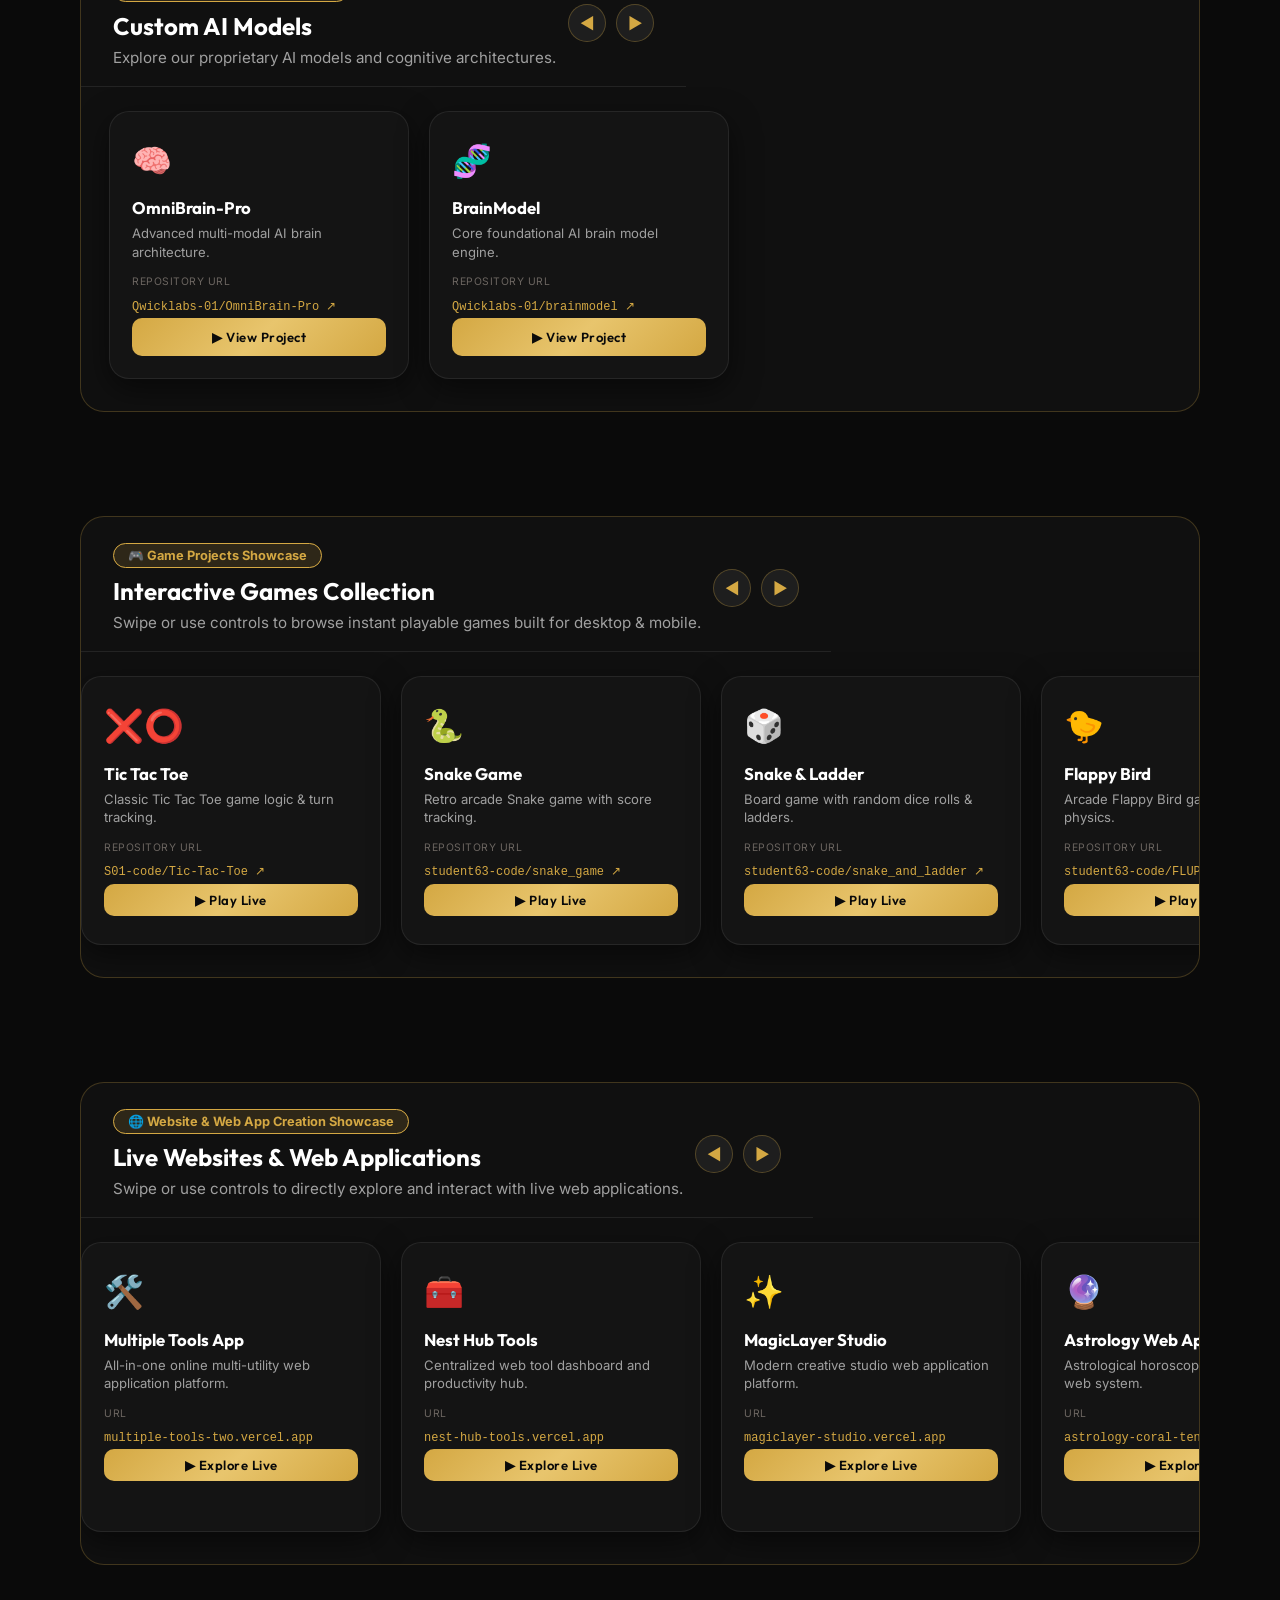
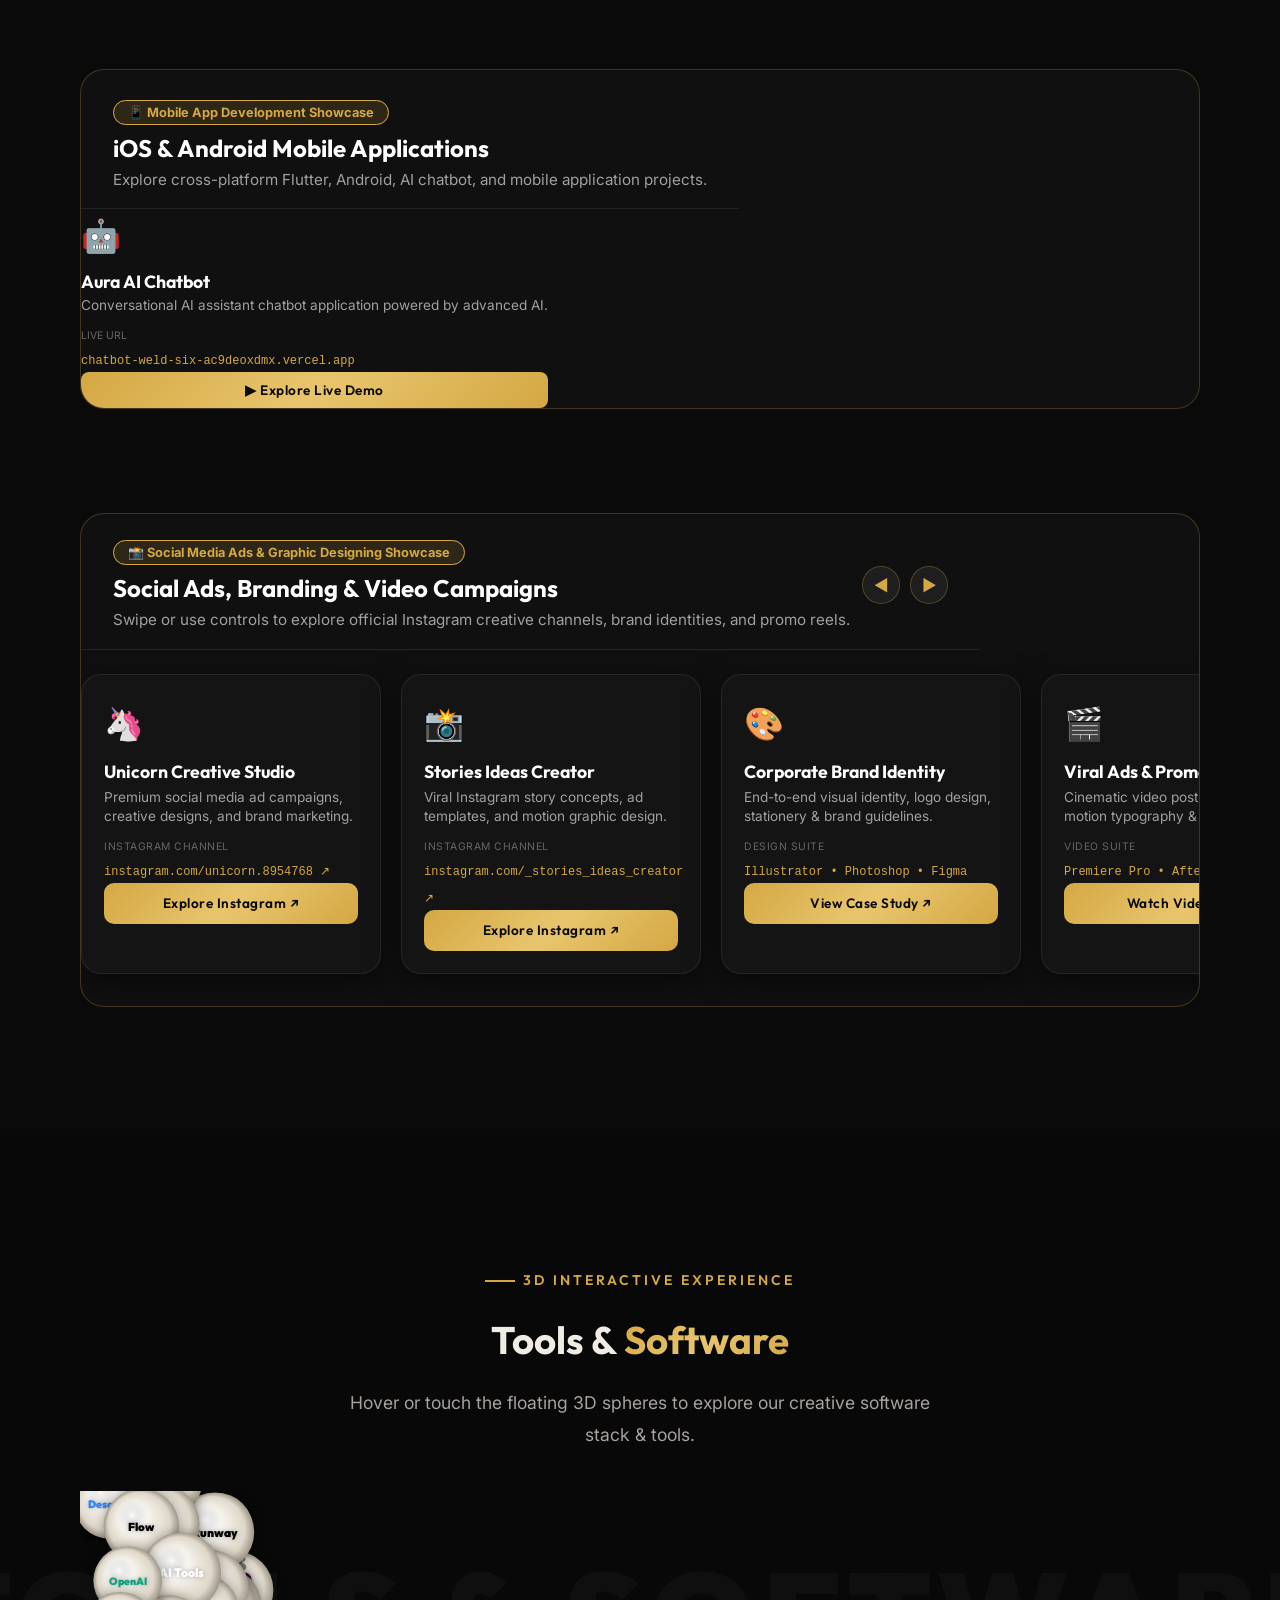
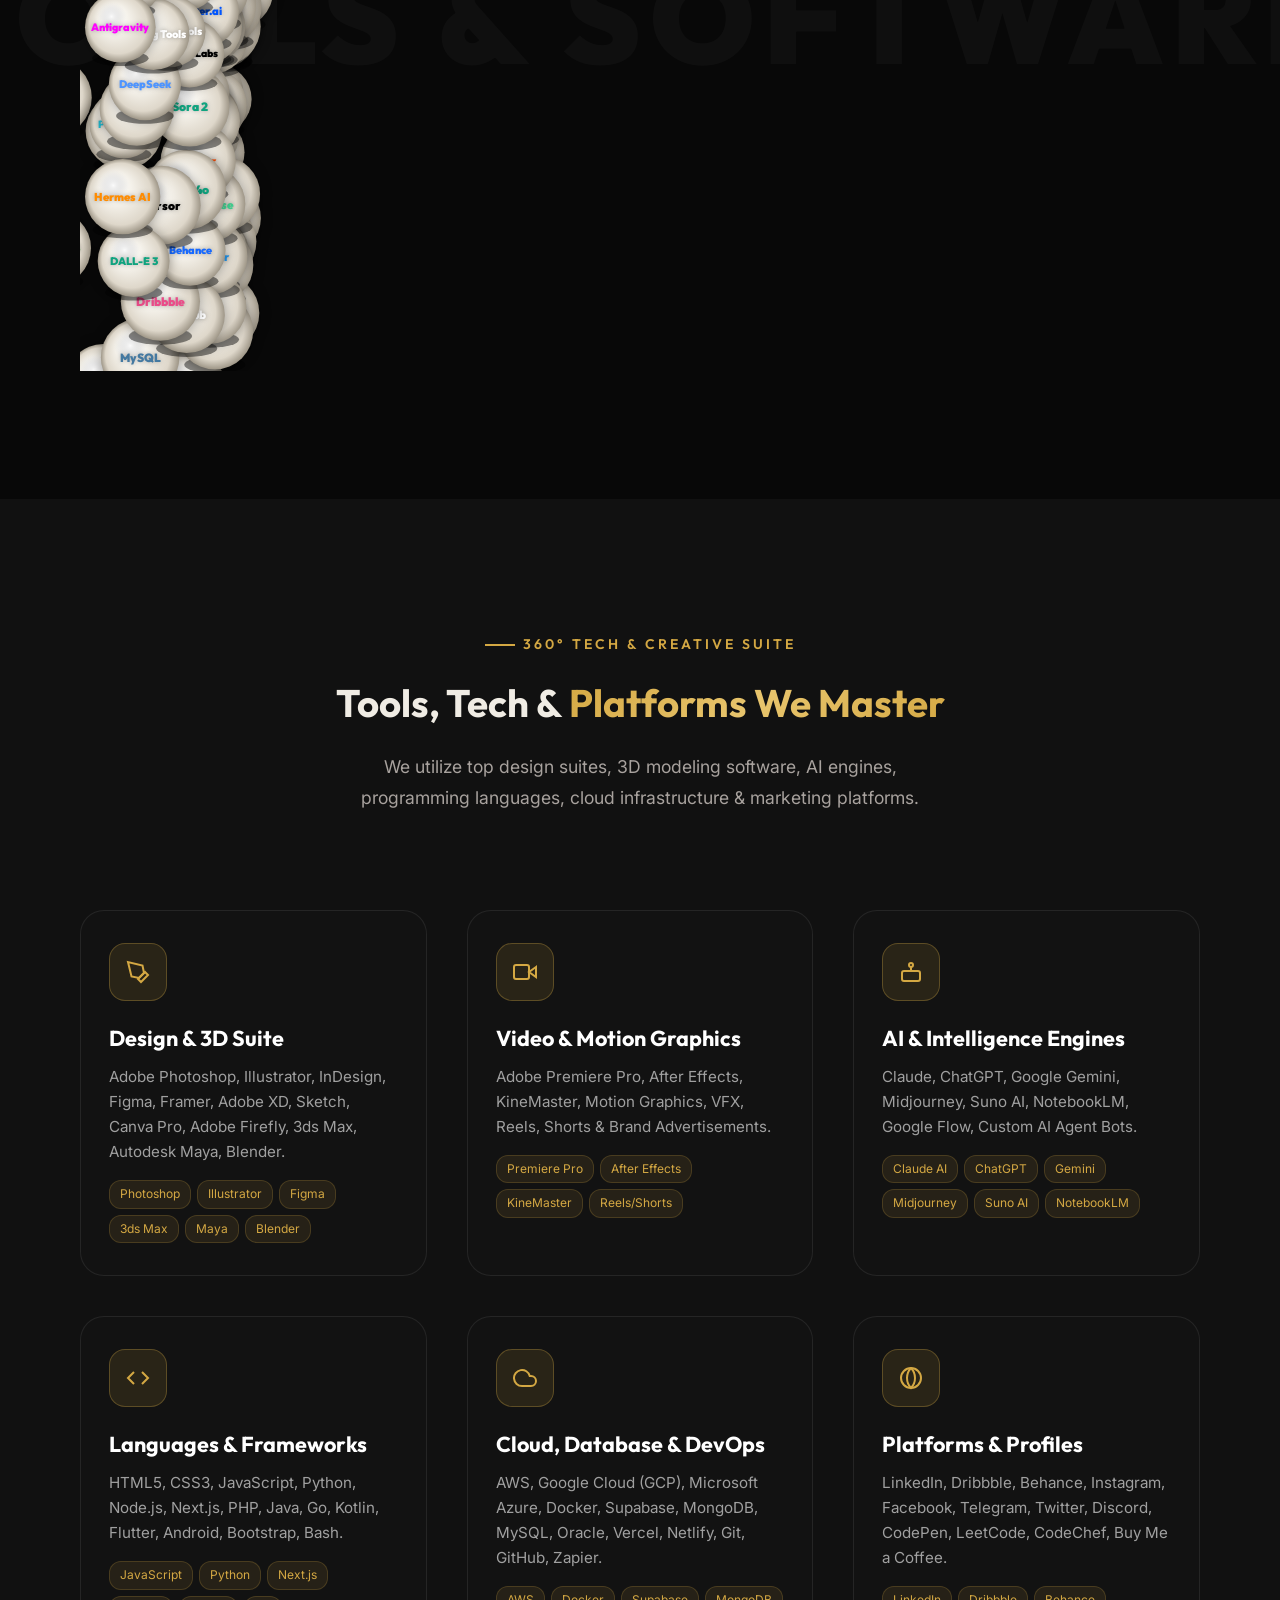
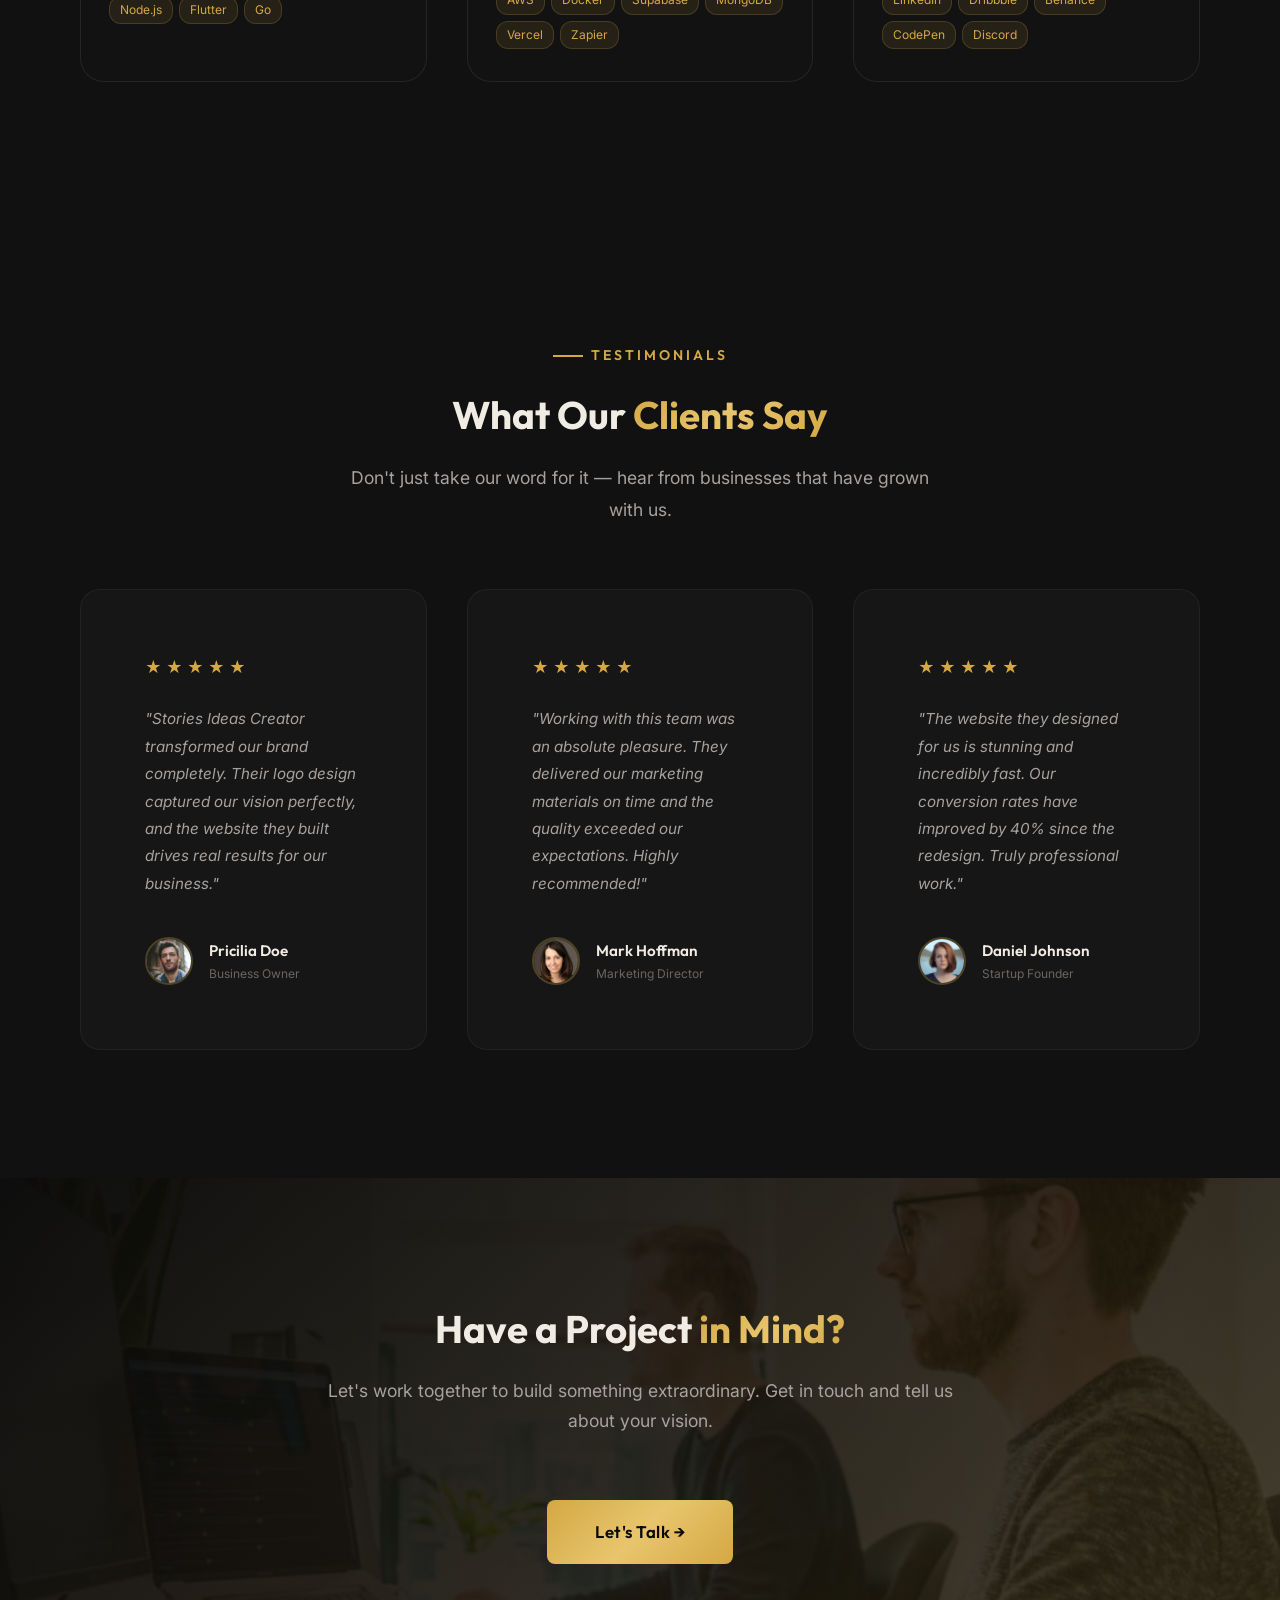
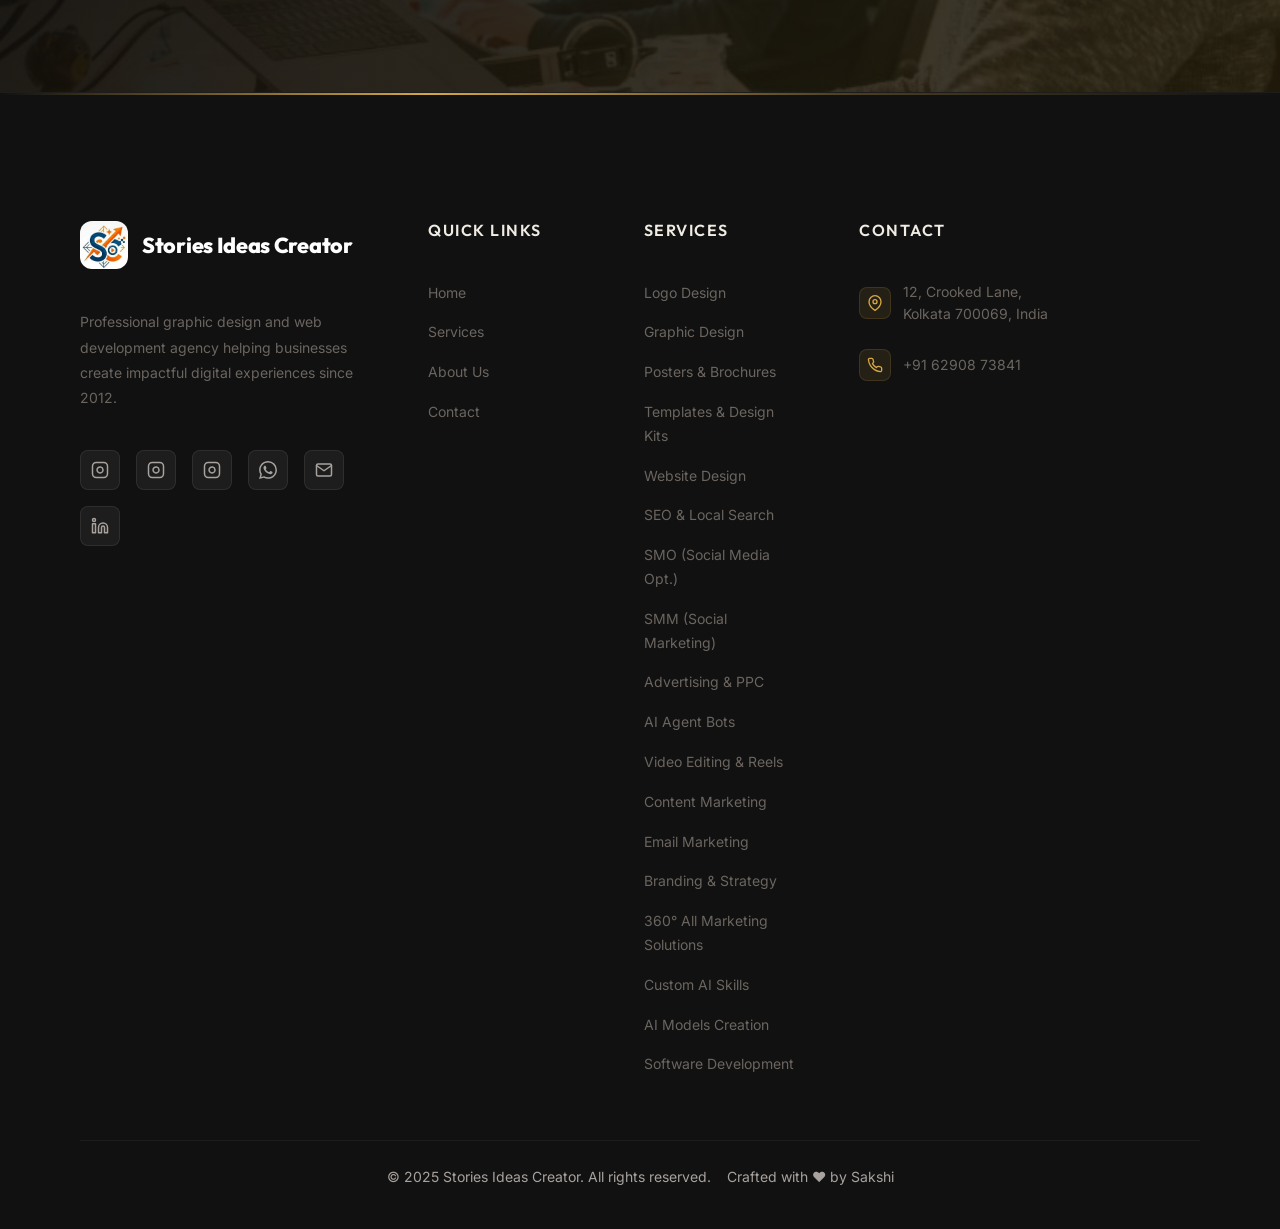
==== commit 436cb504: "Configure GitHub Pages custom domain and SEO metadata" ====
--- a/index.html
+++ b/index.html
@@ -7,19 +7,24 @@
   <meta name="description" content="Stories Ideas Creator is a Kolkata-based creative agency offering professional graphic design, logo design, website development, and branding solutions. 12+ years of excellence.">
   <meta name="keywords" content="graphic design Kolkata, logo design, website design, branding agency, creative design services, digital marketing, web development India">
   <meta name="author" content="Stories Ideas Creator">
+  <meta name="robots" content="index, follow">
   <link rel="canonical" href="https://storiesideascreator.com/">
+  <link rel="icon" type="image/jpeg" href="assets/images/sc_logo.jpg">
+  <link rel="apple-touch-icon" href="assets/images/sc_logo.jpg">
 
   <!-- Open Graph -->
   <meta property="og:type" content="website">
   <meta property="og:title" content="Stories Ideas Creator | Professional Graphic Design & Web Services">
   <meta property="og:description" content="Kolkata-based creative agency offering professional graphic design, logo design, website development, and branding solutions.">
   <meta property="og:url" content="https://storiesideascreator.com/">
+  <meta property="og:image" content="https://storiesideascreator.com/assets/images/hero-bg.jpg">
   <meta property="og:site_name" content="Stories Ideas Creator">
 
   <!-- Twitter Card -->
   <meta name="twitter:card" content="summary_large_image">
   <meta name="twitter:title" content="Stories Ideas Creator | Professional Graphic Design & Web Services">
   <meta name="twitter:description" content="Kolkata-based creative agency offering professional graphic design, logo design, website development, and branding solutions.">
+  <meta name="twitter:image" content="https://storiesideascreator.com/assets/images/hero-bg.jpg">
 
   <!-- Fonts -->
   <link rel="preconnect" href="https://fonts.googleapis.com">
@@ -37,6 +42,8 @@
     "name": "Stories Ideas Creator",
     "description": "Professional graphic design and web development agency in Kolkata, India.",
     "url": "https://storiesideascreator.com",
+    "image": "https://storiesideascreator.com/assets/images/sc_logo.jpg",
+    "priceRange": "$$",
     "telephone": "+916290873841",
     "email": "hellocreativedesigner08@gmail.com",
     "address": {
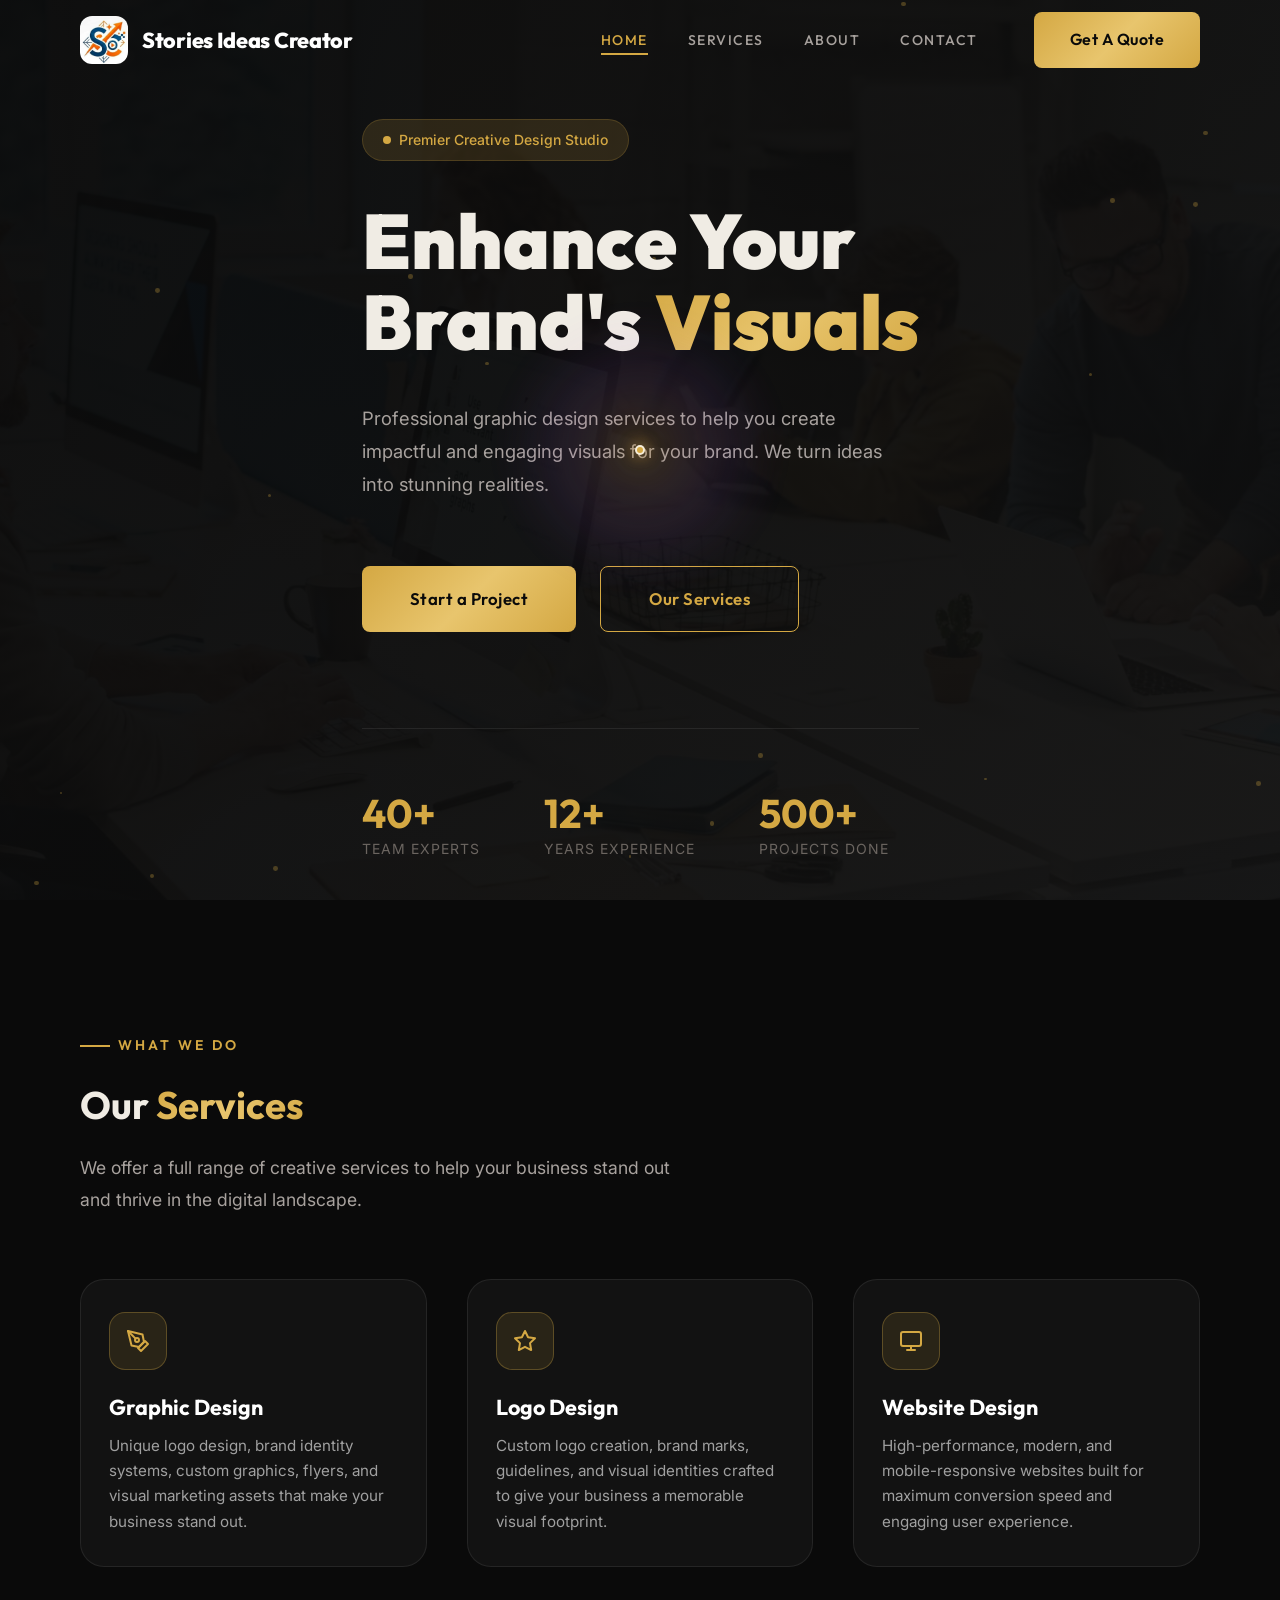
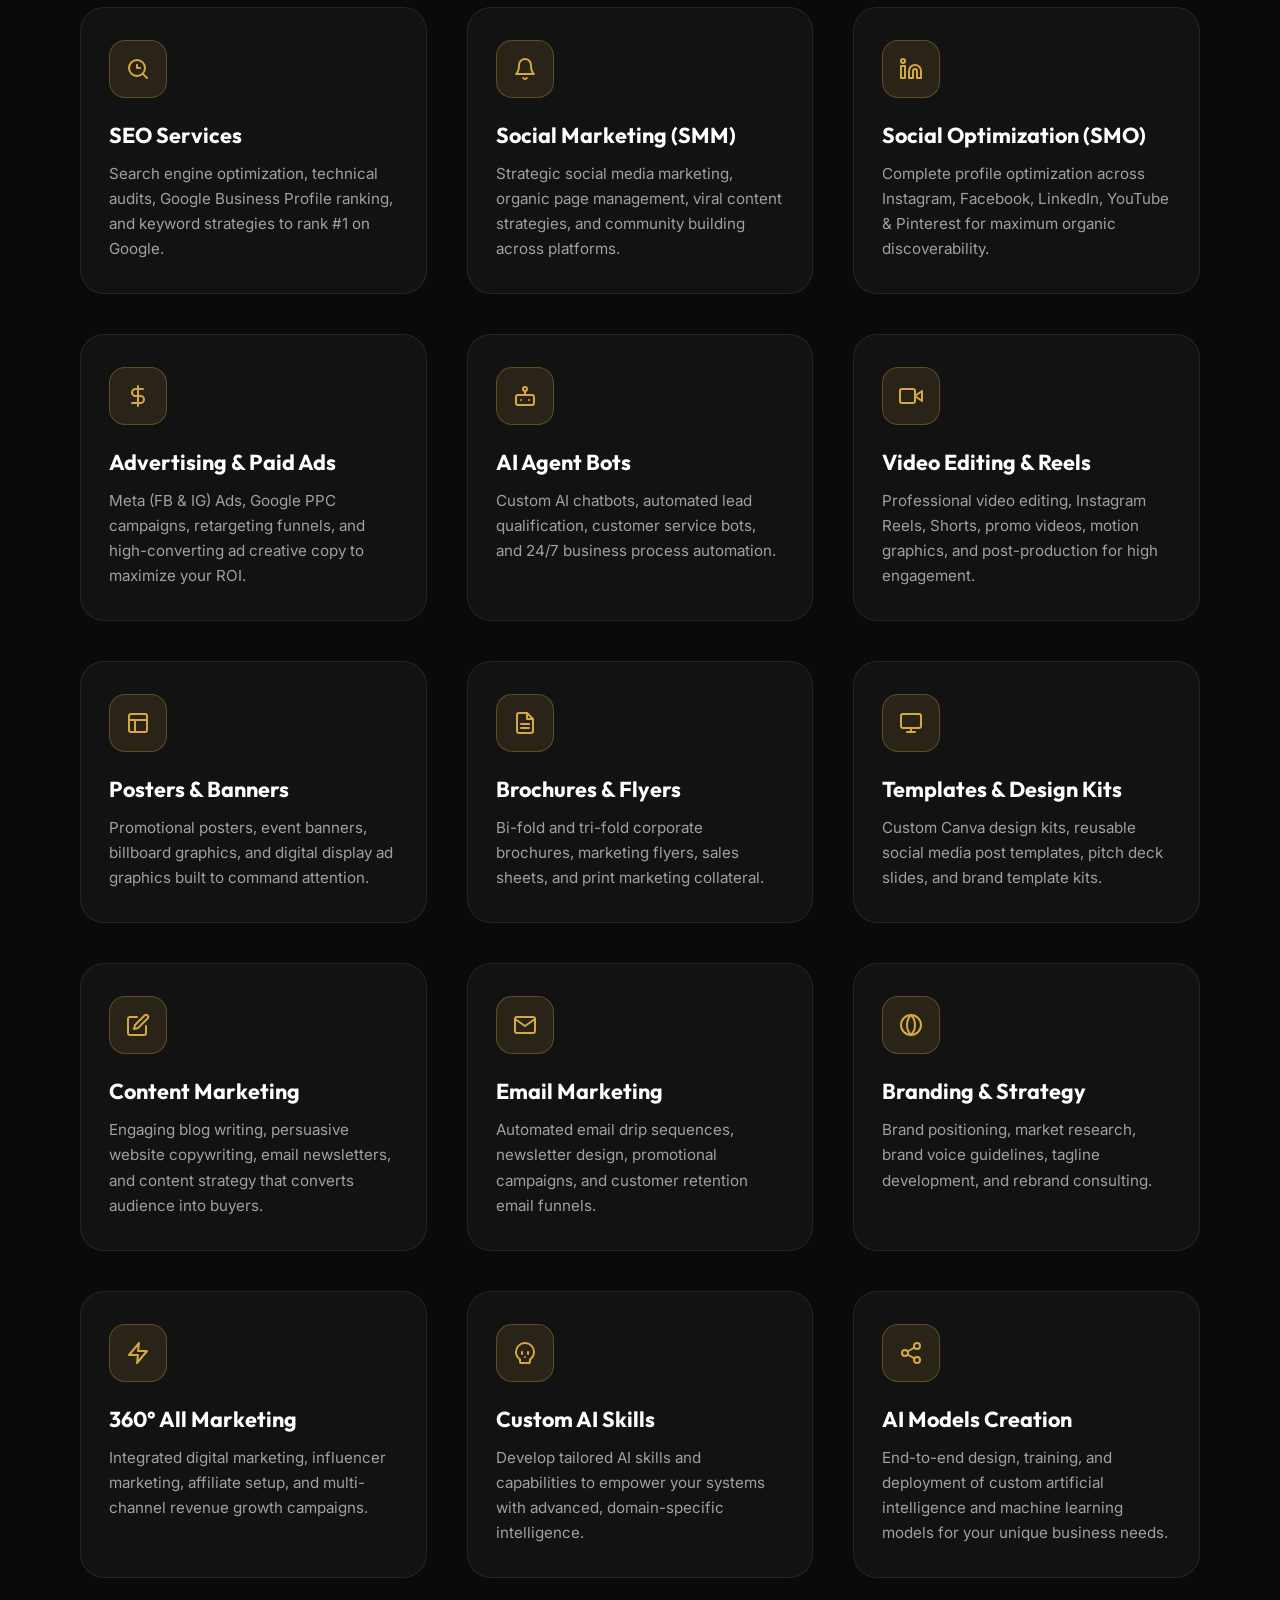
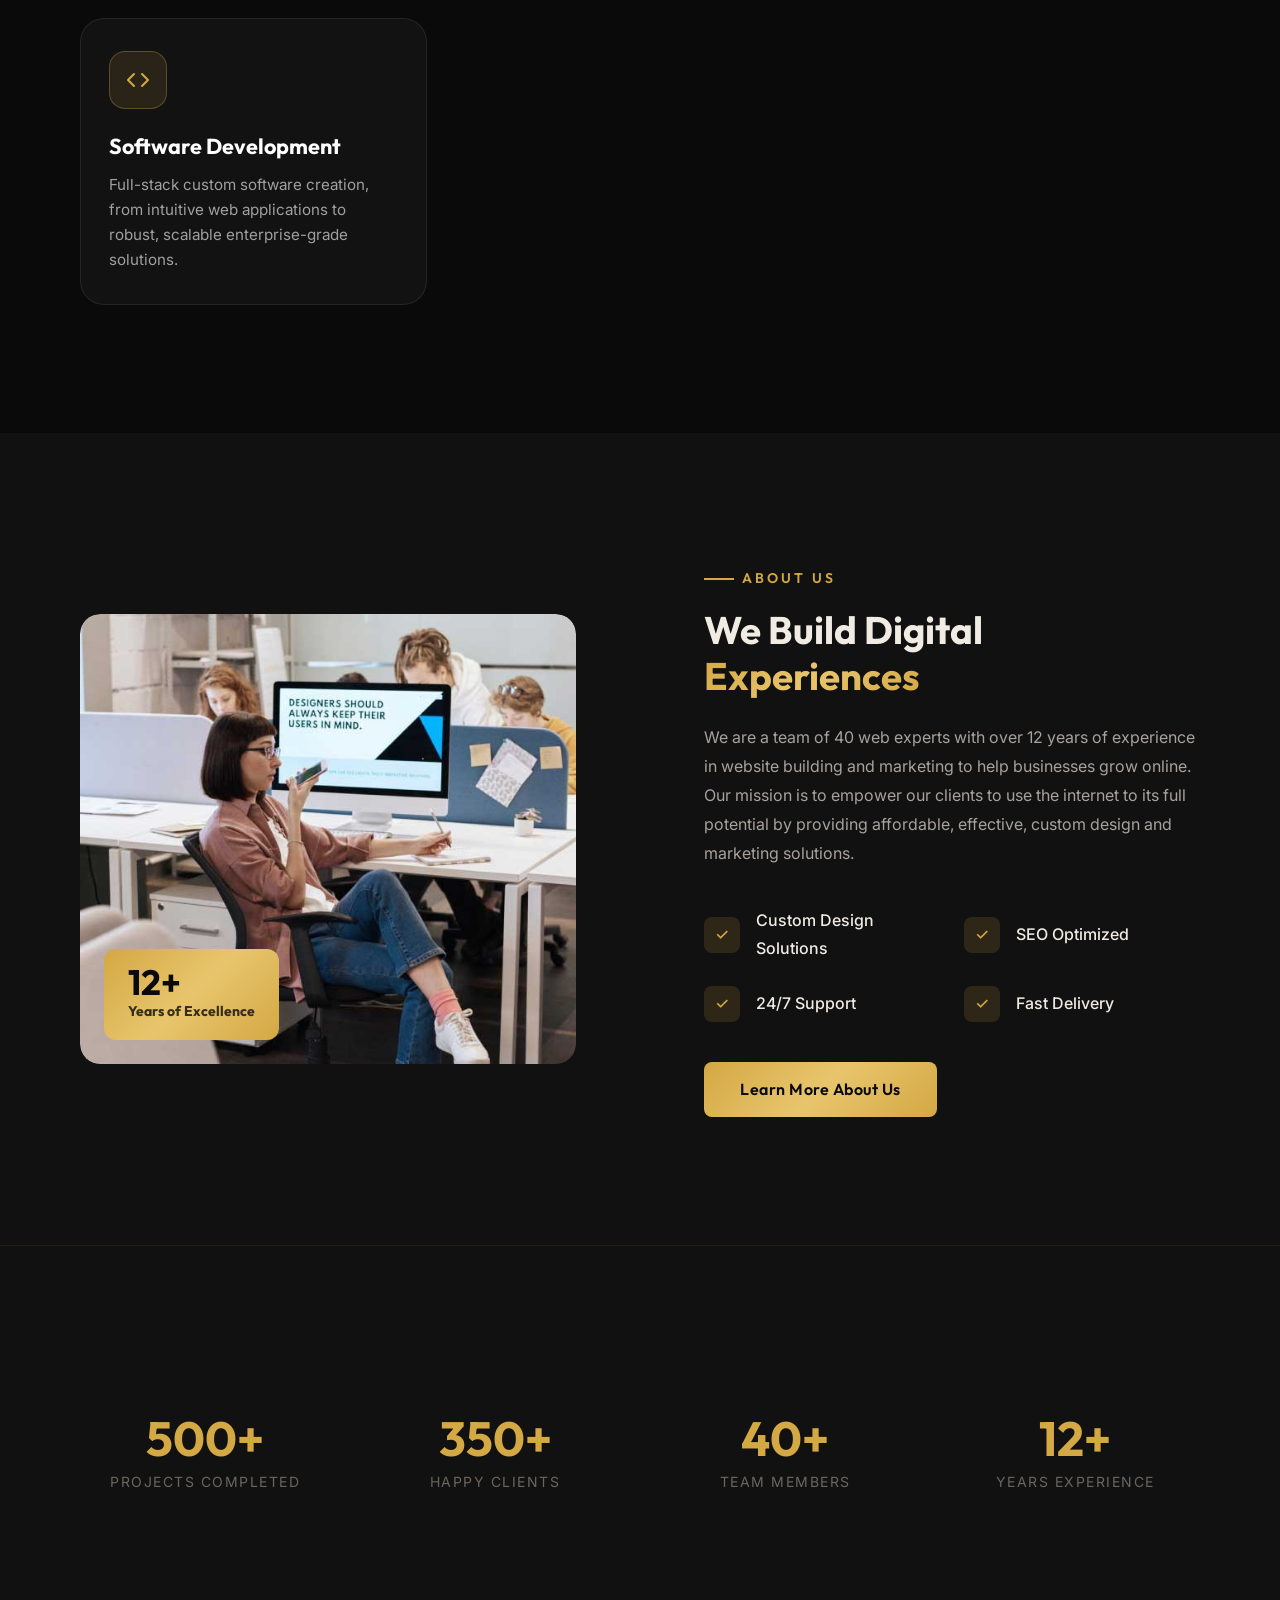
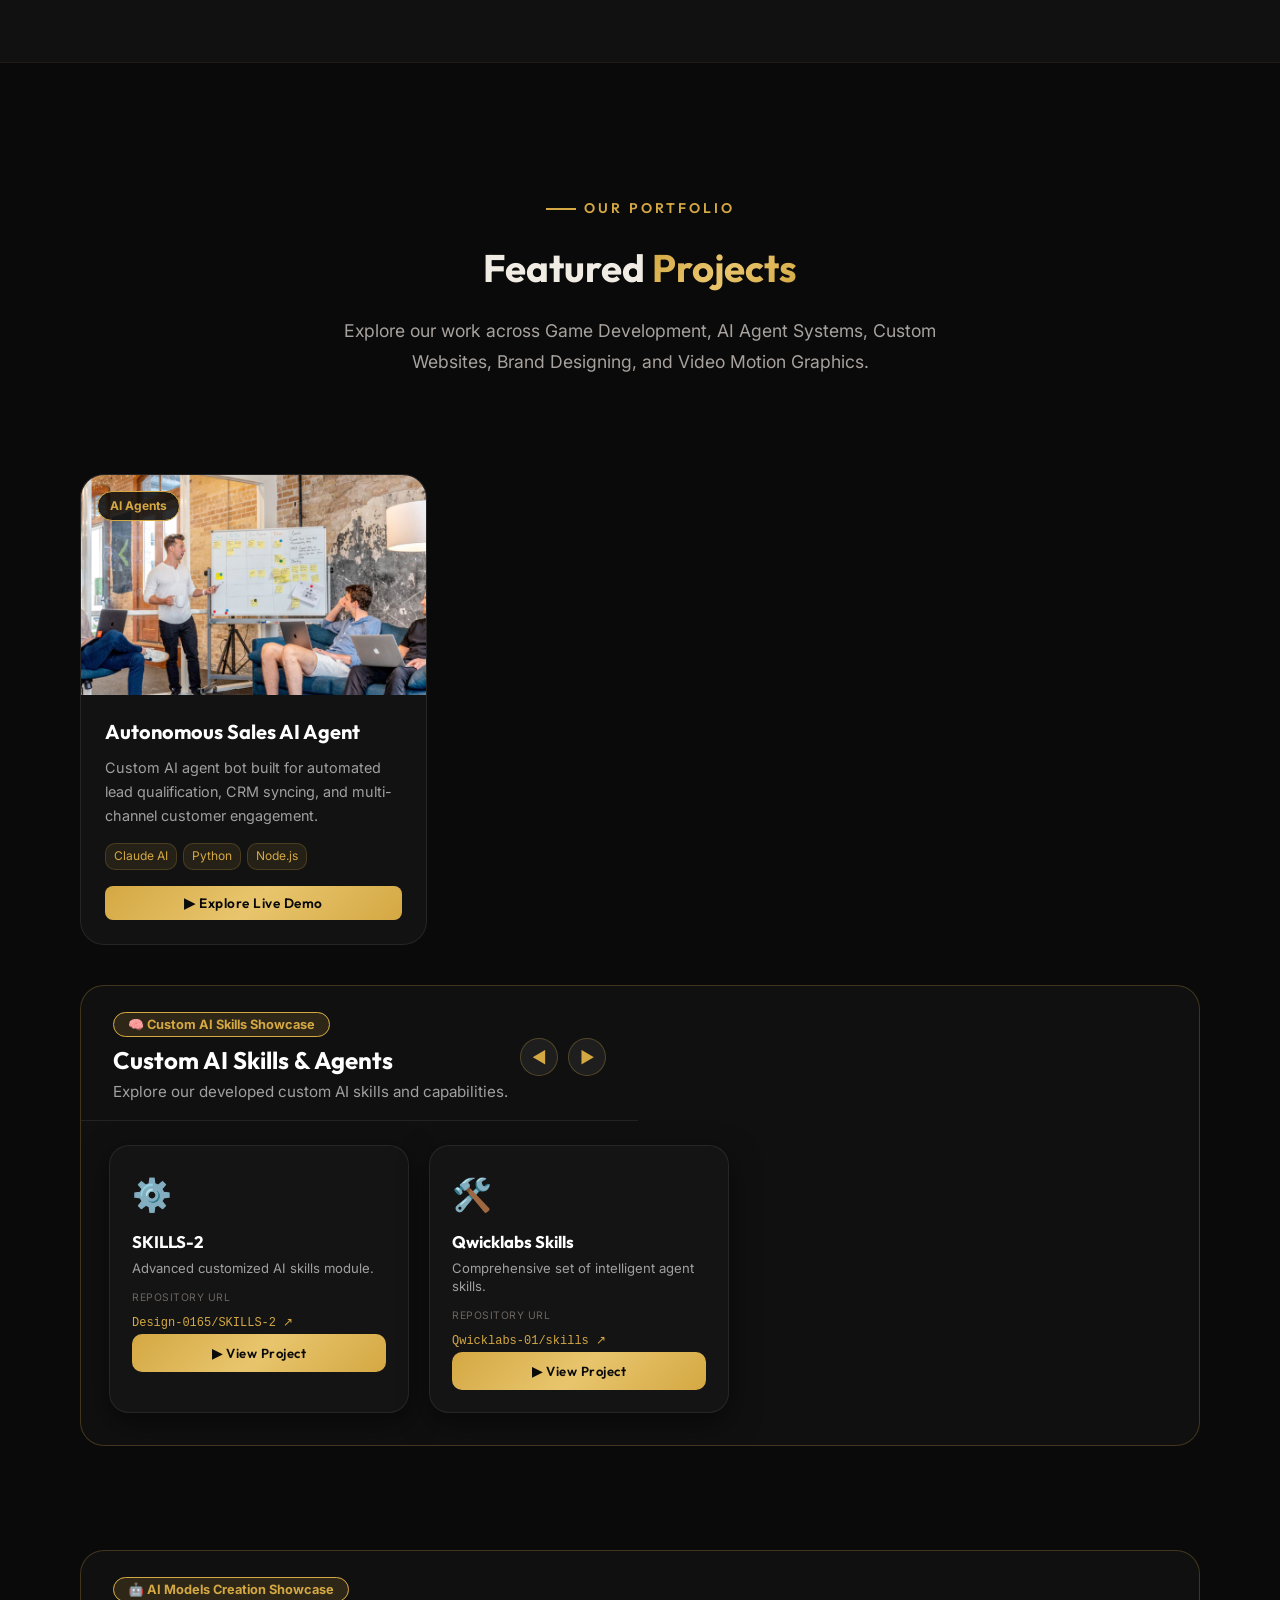
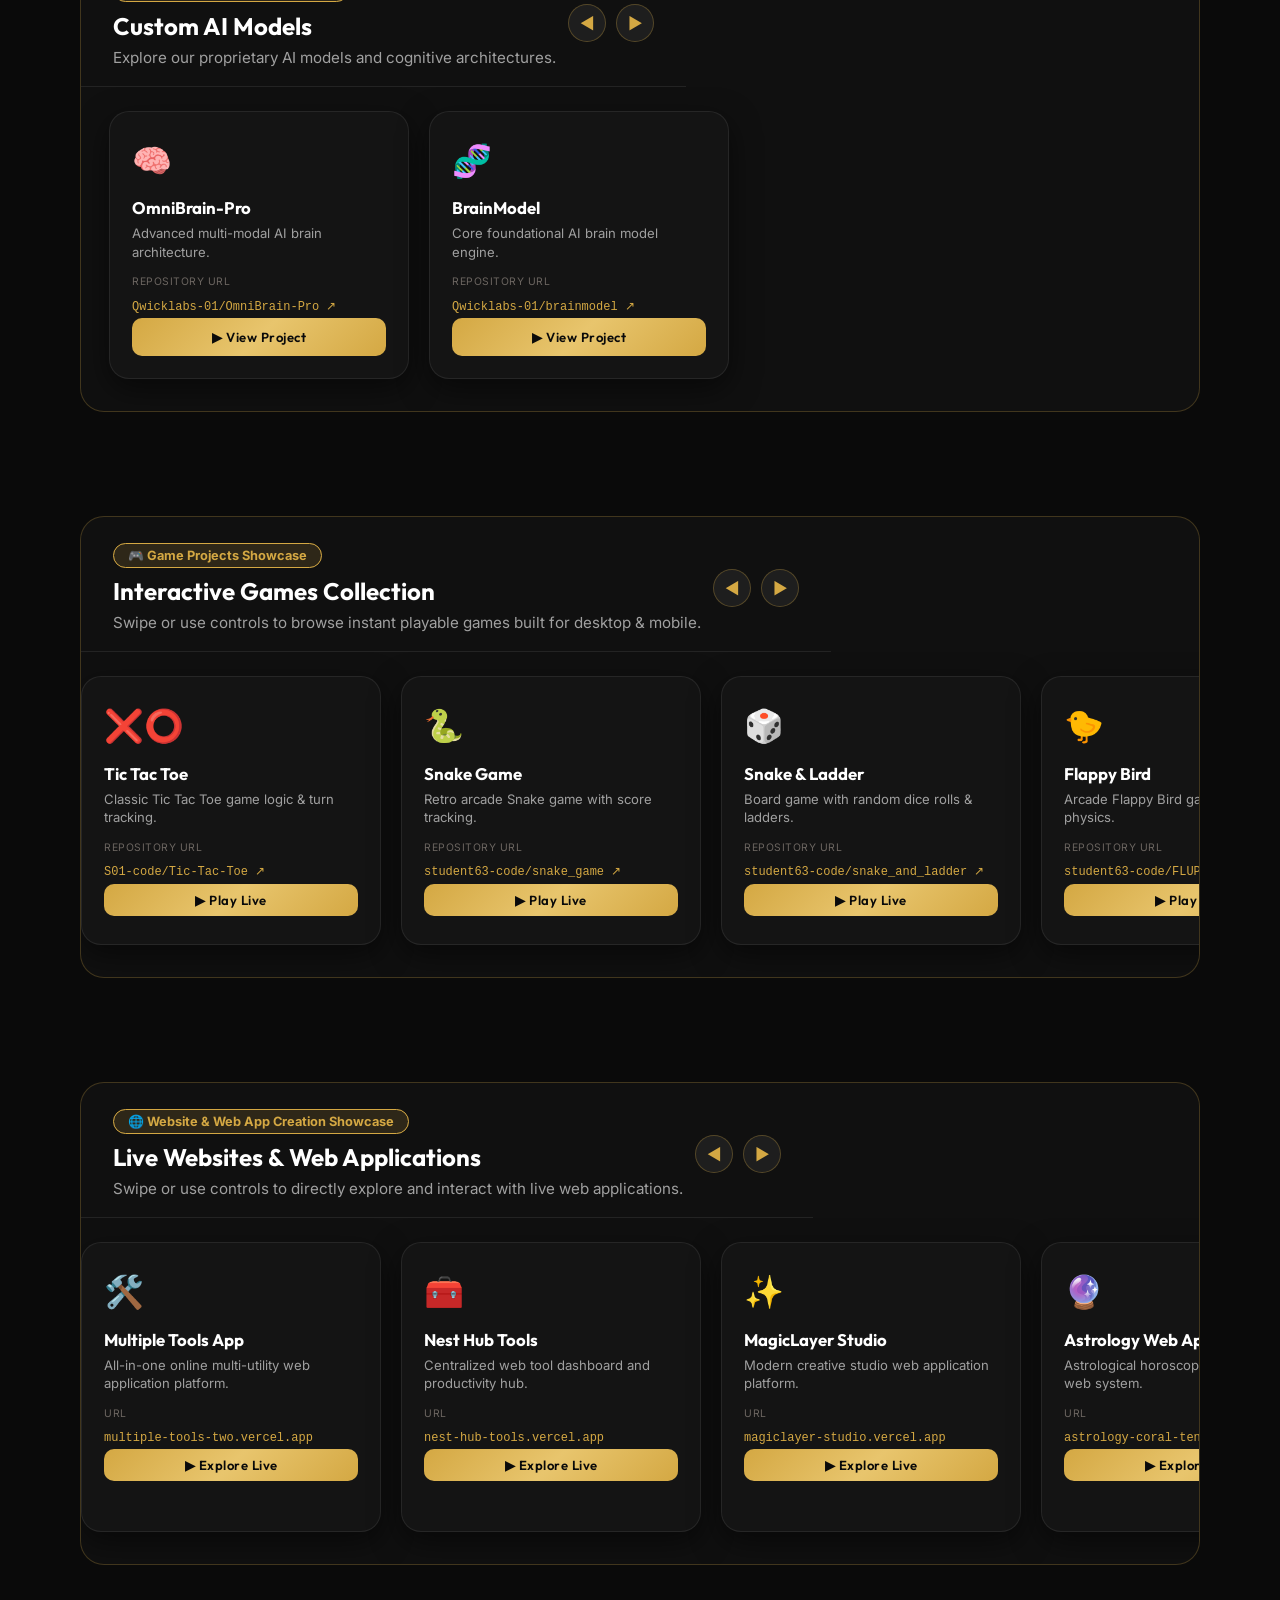
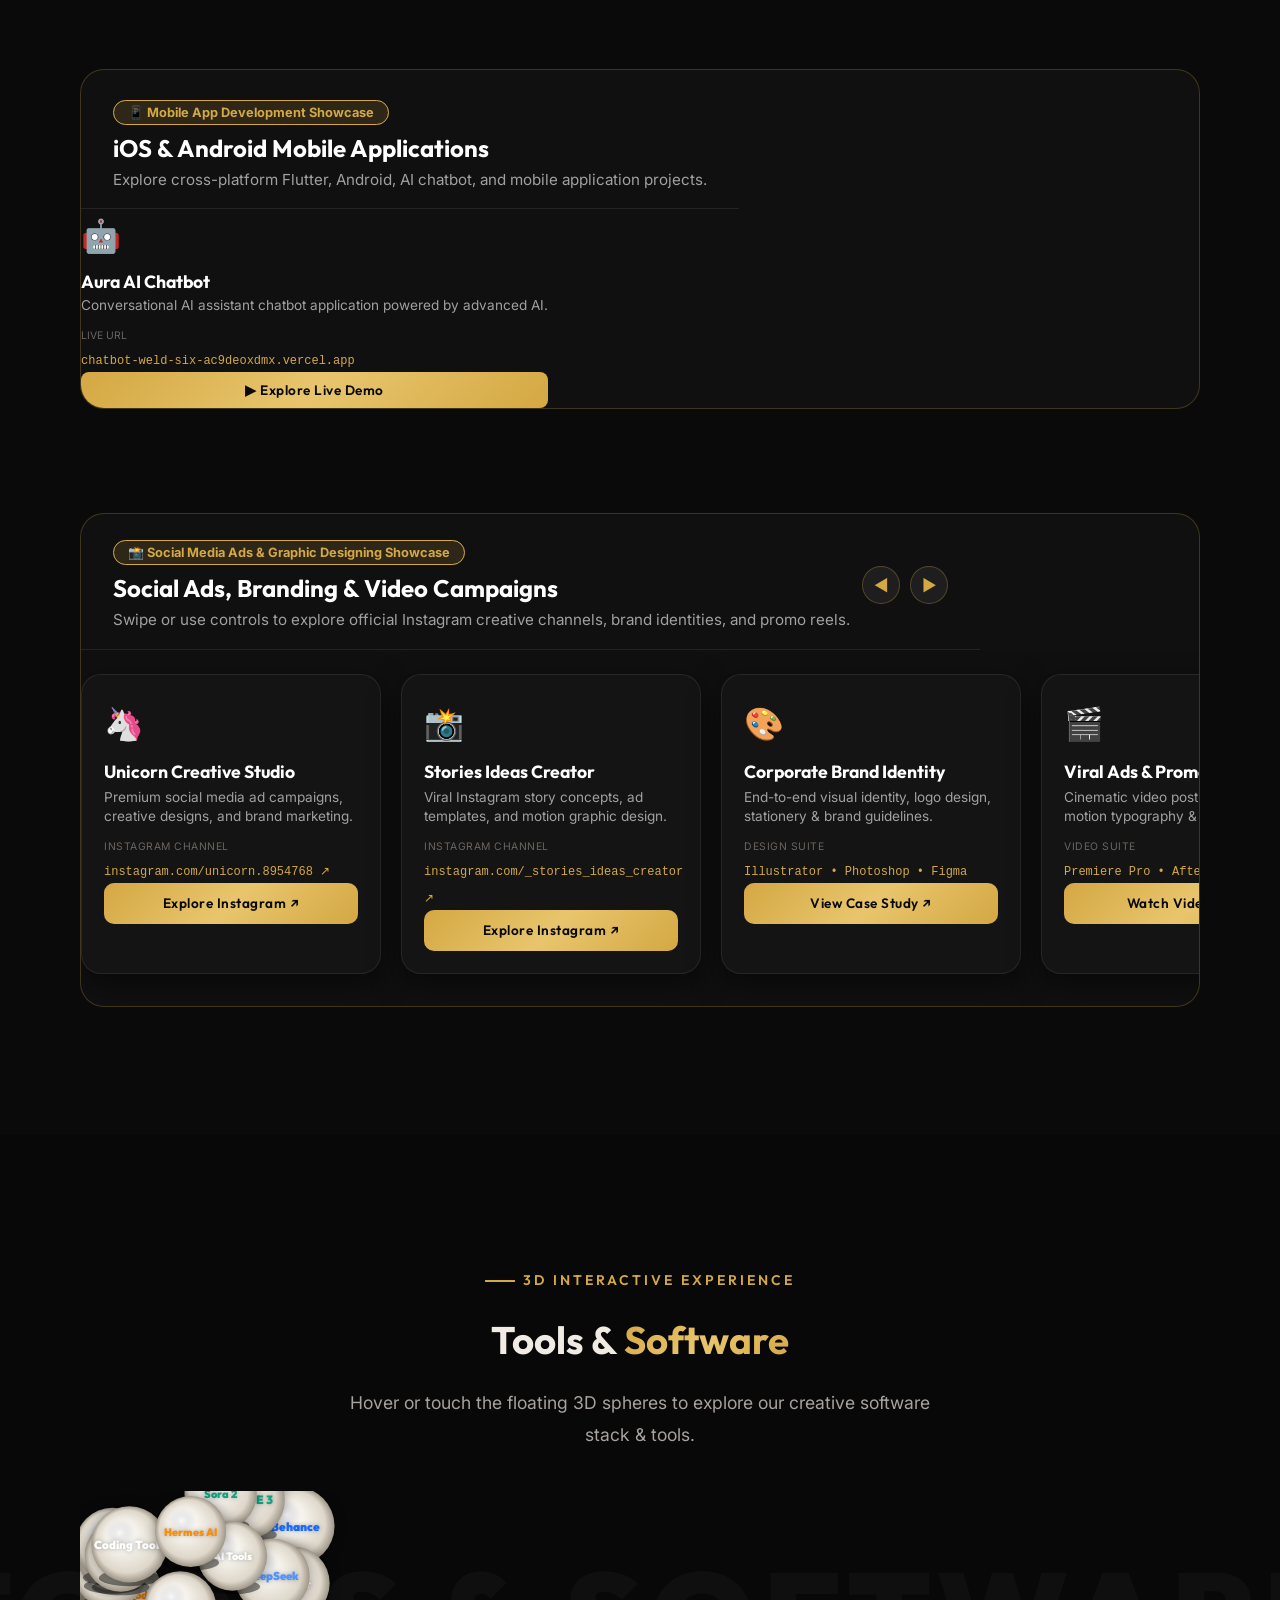
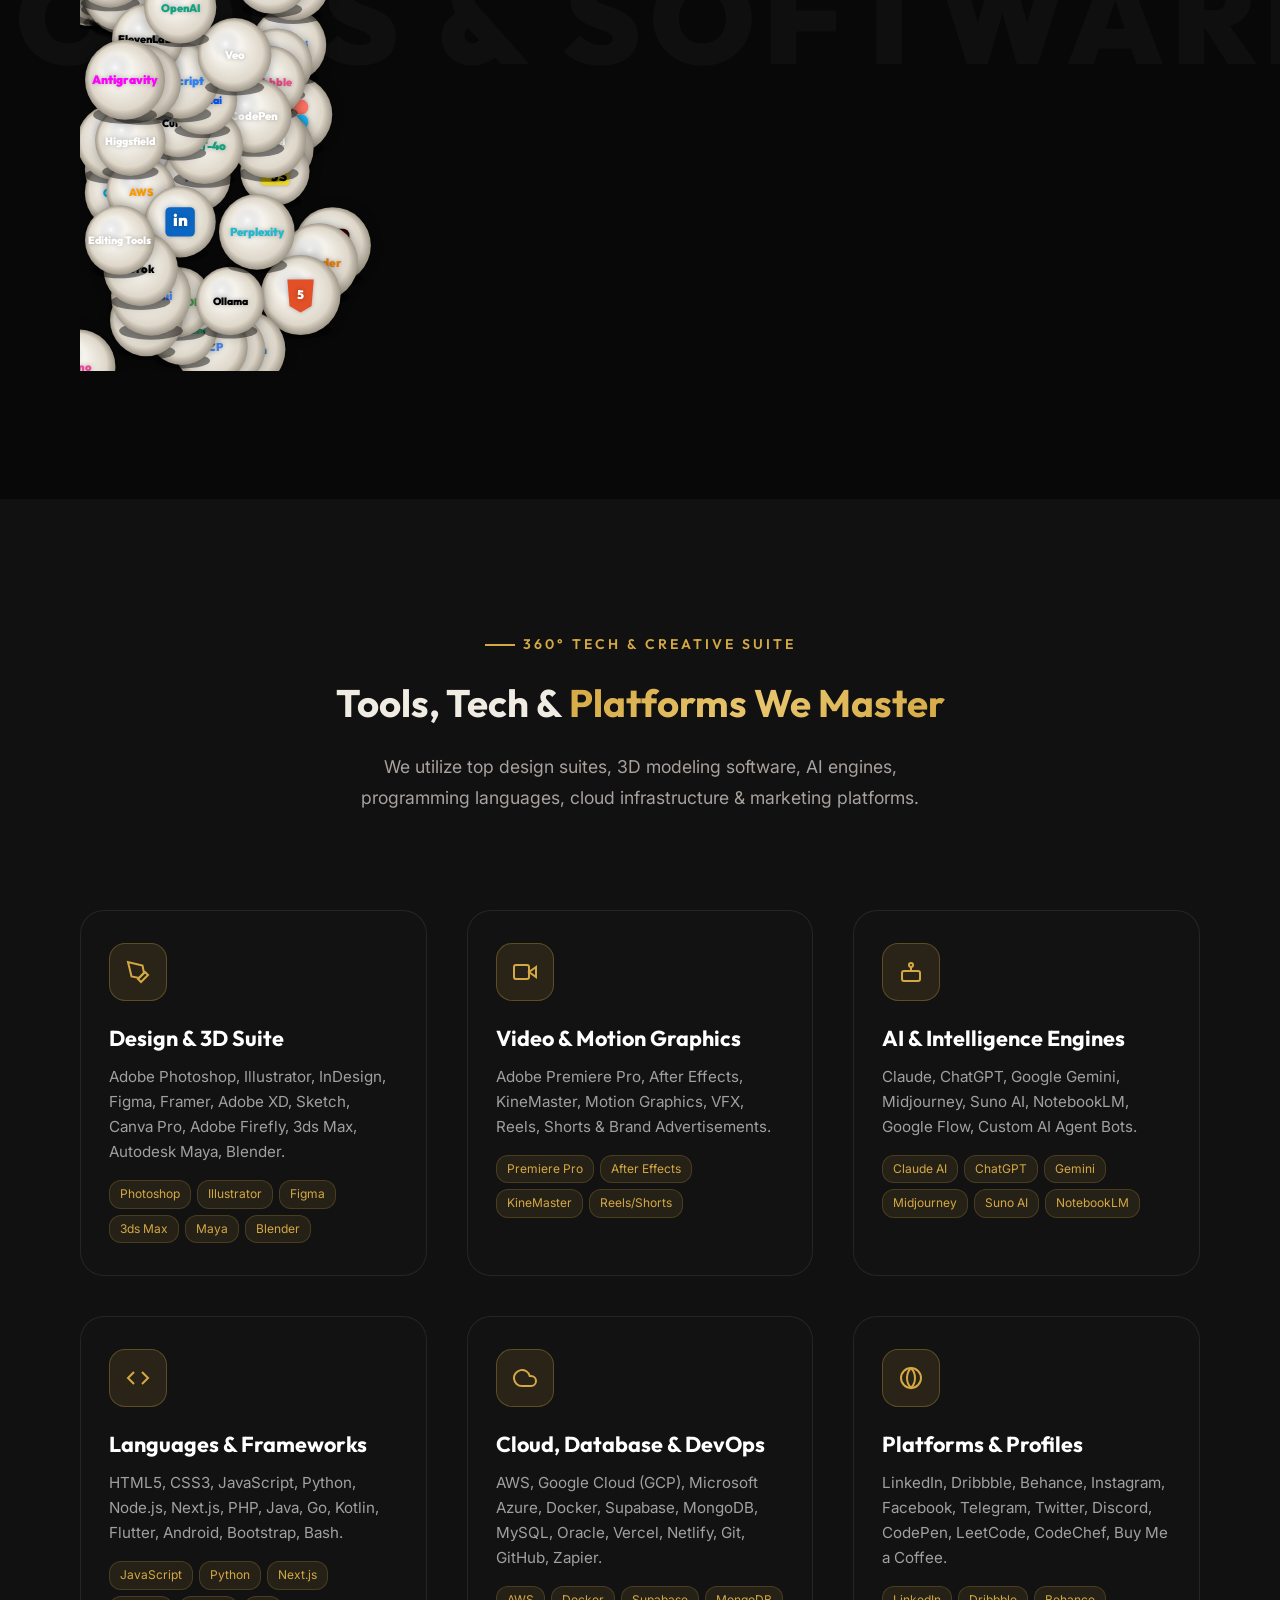
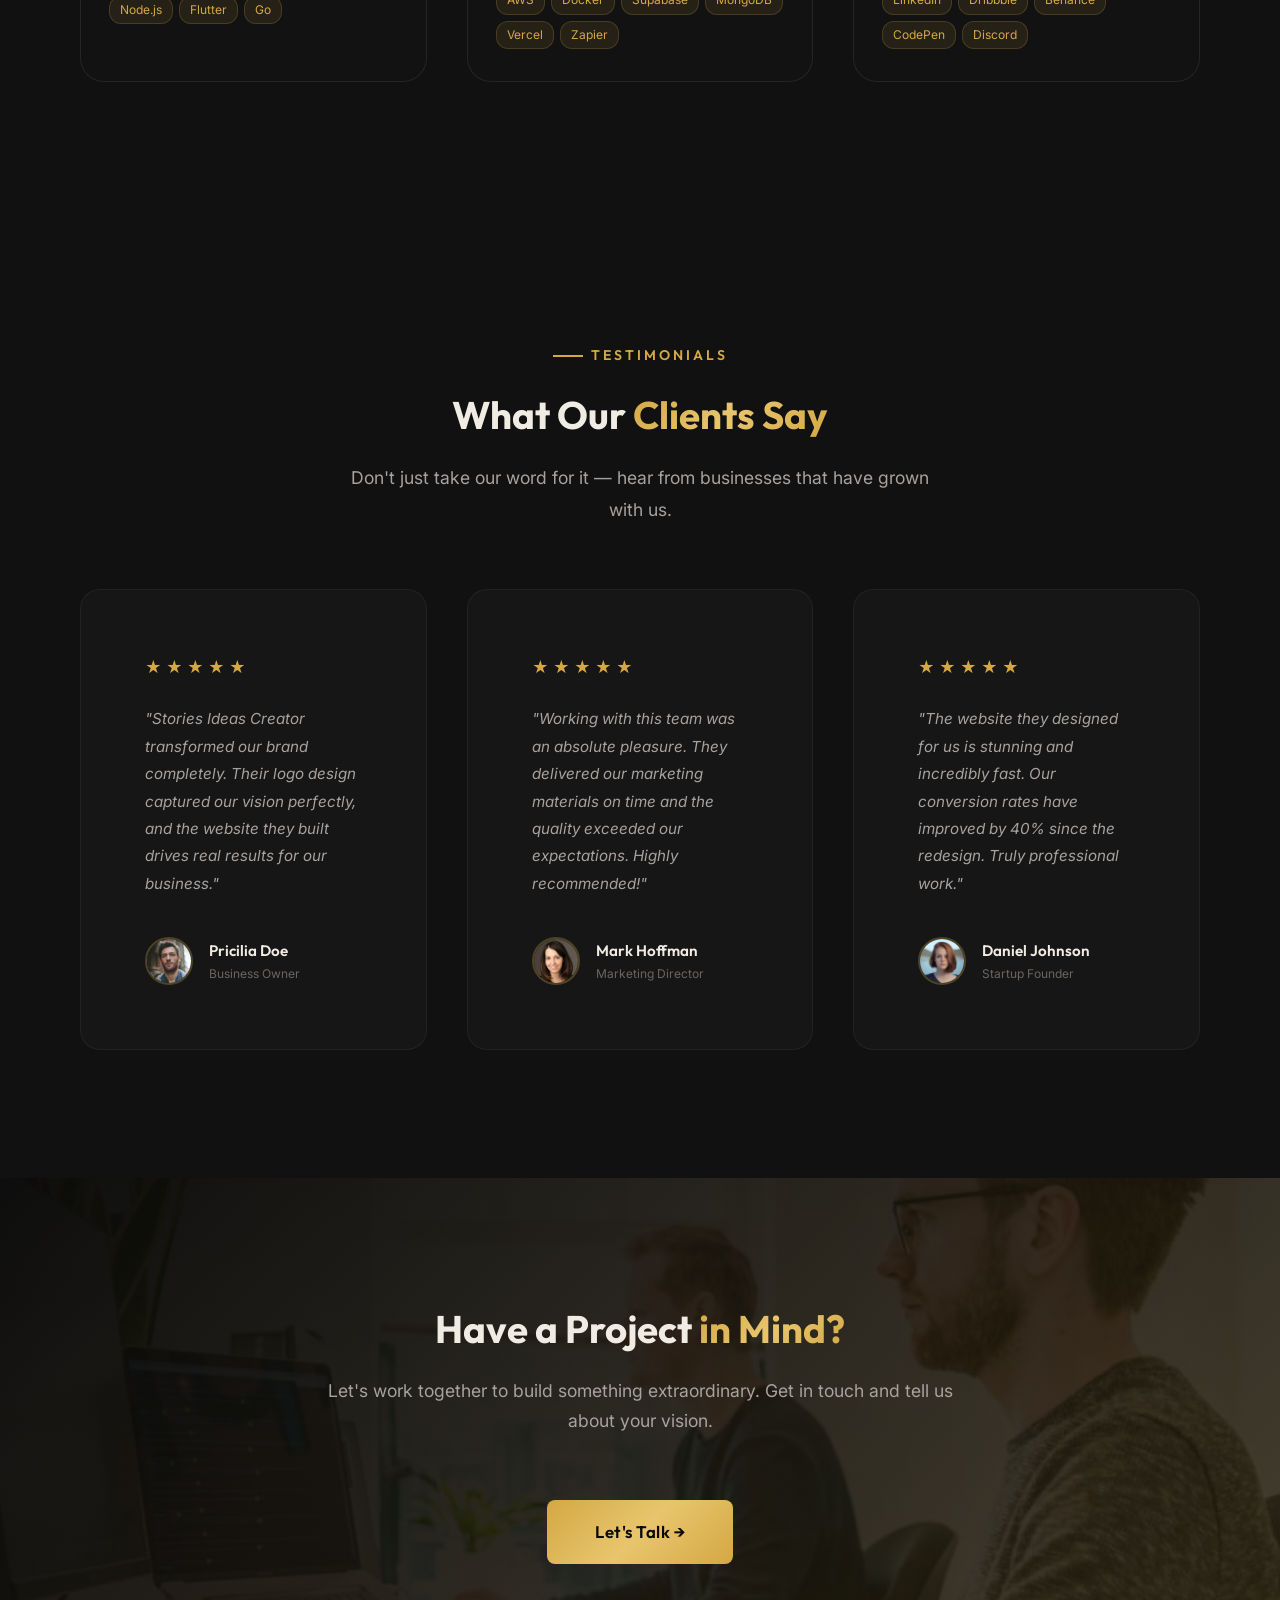
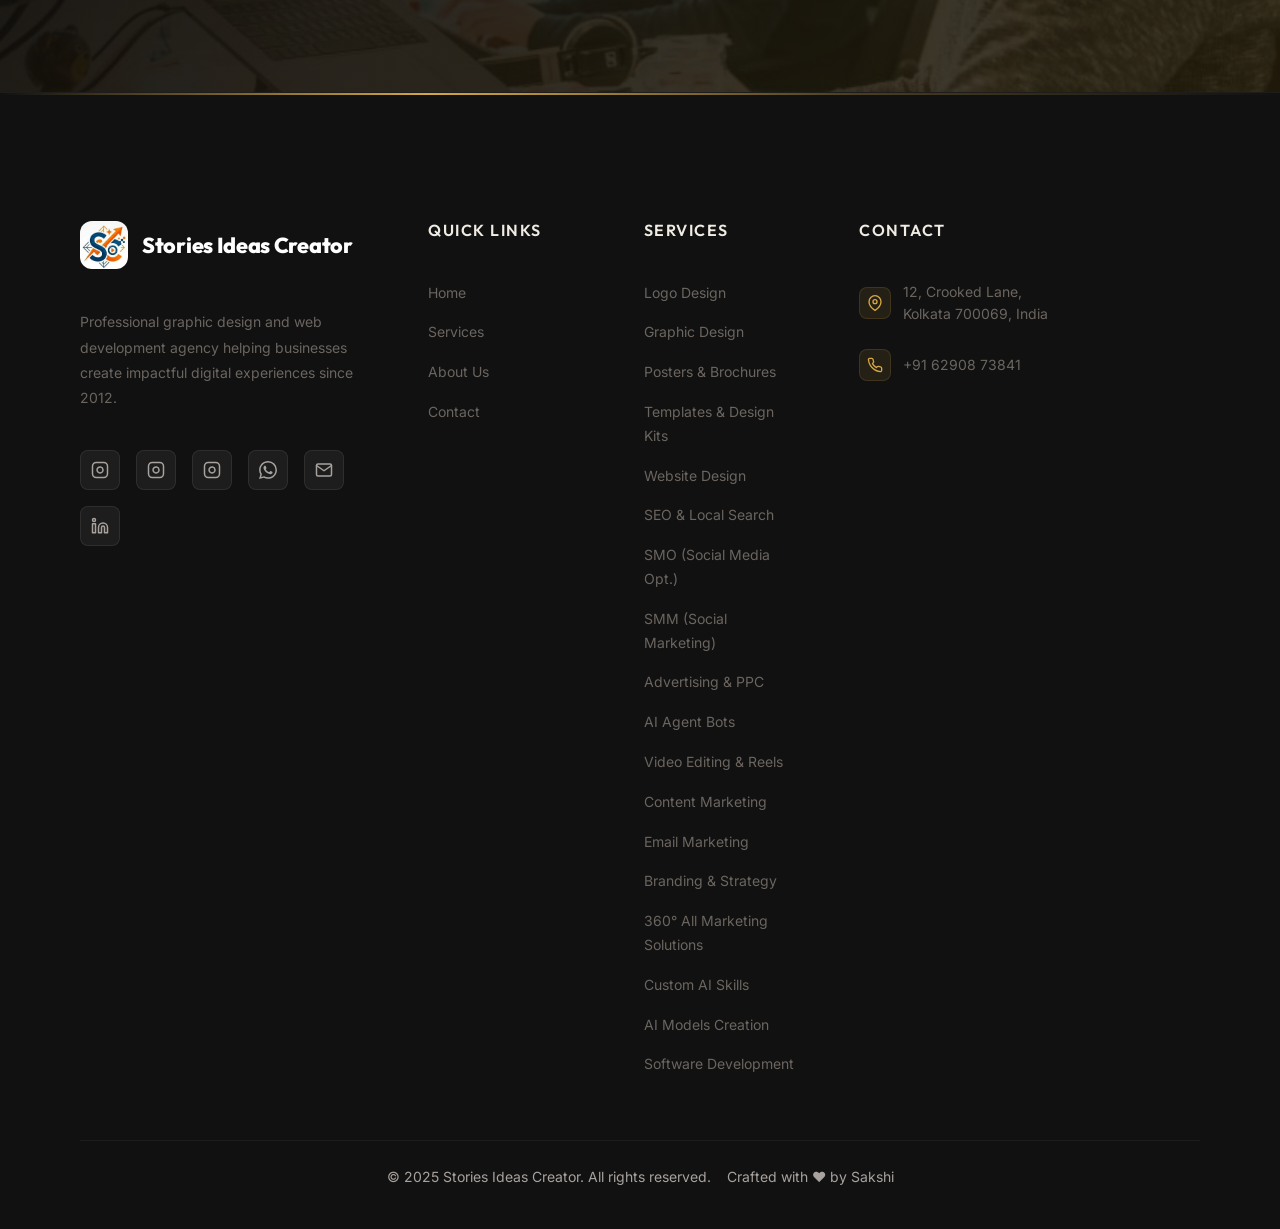
==== commit 293e2098: "Fix: use GitHub Pages URL, remove CNAME, update sitemap and all canonical/OG/schema URLs" ====
--- a/index.html
+++ b/index.html
@@ -8,7 +8,7 @@
   <meta name="keywords" content="graphic design Kolkata, logo design, website design, branding agency, creative design services, digital marketing, web development India">
   <meta name="author" content="Stories Ideas Creator">
   <meta name="robots" content="index, follow">
-  <link rel="canonical" href="https://storiesideascreator.com/">
+  <link rel="canonical" href="https://design-0165.github.io/Stories-Ideas-Creator/">
   <link rel="icon" type="image/jpeg" href="assets/images/sc_logo.jpg">
   <link rel="apple-touch-icon" href="assets/images/sc_logo.jpg">
 
@@ -16,15 +16,15 @@
   <meta property="og:type" content="website">
   <meta property="og:title" content="Stories Ideas Creator | Professional Graphic Design & Web Services">
   <meta property="og:description" content="Kolkata-based creative agency offering professional graphic design, logo design, website development, and branding solutions.">
-  <meta property="og:url" content="https://storiesideascreator.com/">
-  <meta property="og:image" content="https://storiesideascreator.com/assets/images/hero-bg.jpg">
+  <meta property="og:url" content="https://design-0165.github.io/Stories-Ideas-Creator/">
+  <meta property="og:image" content="https://design-0165.github.io/Stories-Ideas-Creator/assets/images/hero-bg.jpg">
   <meta property="og:site_name" content="Stories Ideas Creator">
 
   <!-- Twitter Card -->
   <meta name="twitter:card" content="summary_large_image">
   <meta name="twitter:title" content="Stories Ideas Creator | Professional Graphic Design & Web Services">
   <meta name="twitter:description" content="Kolkata-based creative agency offering professional graphic design, logo design, website development, and branding solutions.">
-  <meta name="twitter:image" content="https://storiesideascreator.com/assets/images/hero-bg.jpg">
+  <meta name="twitter:image" content="https://design-0165.github.io/Stories-Ideas-Creator/assets/images/hero-bg.jpg">
 
   <!-- Fonts -->
   <link rel="preconnect" href="https://fonts.googleapis.com">
@@ -41,8 +41,8 @@
     "@type": "LocalBusiness",
     "name": "Stories Ideas Creator",
     "description": "Professional graphic design and web development agency in Kolkata, India.",
-    "url": "https://storiesideascreator.com",
-    "image": "https://storiesideascreator.com/assets/images/sc_logo.jpg",
+    "url": "https://design-0165.github.io/Stories-Ideas-Creator/",
+    "image": "https://design-0165.github.io/Stories-Ideas-Creator/assets/images/sc_logo.jpg",
     "priceRange": "$$",
     "telephone": "+916290873841",
     "email": "hellocreativedesigner08@gmail.com",
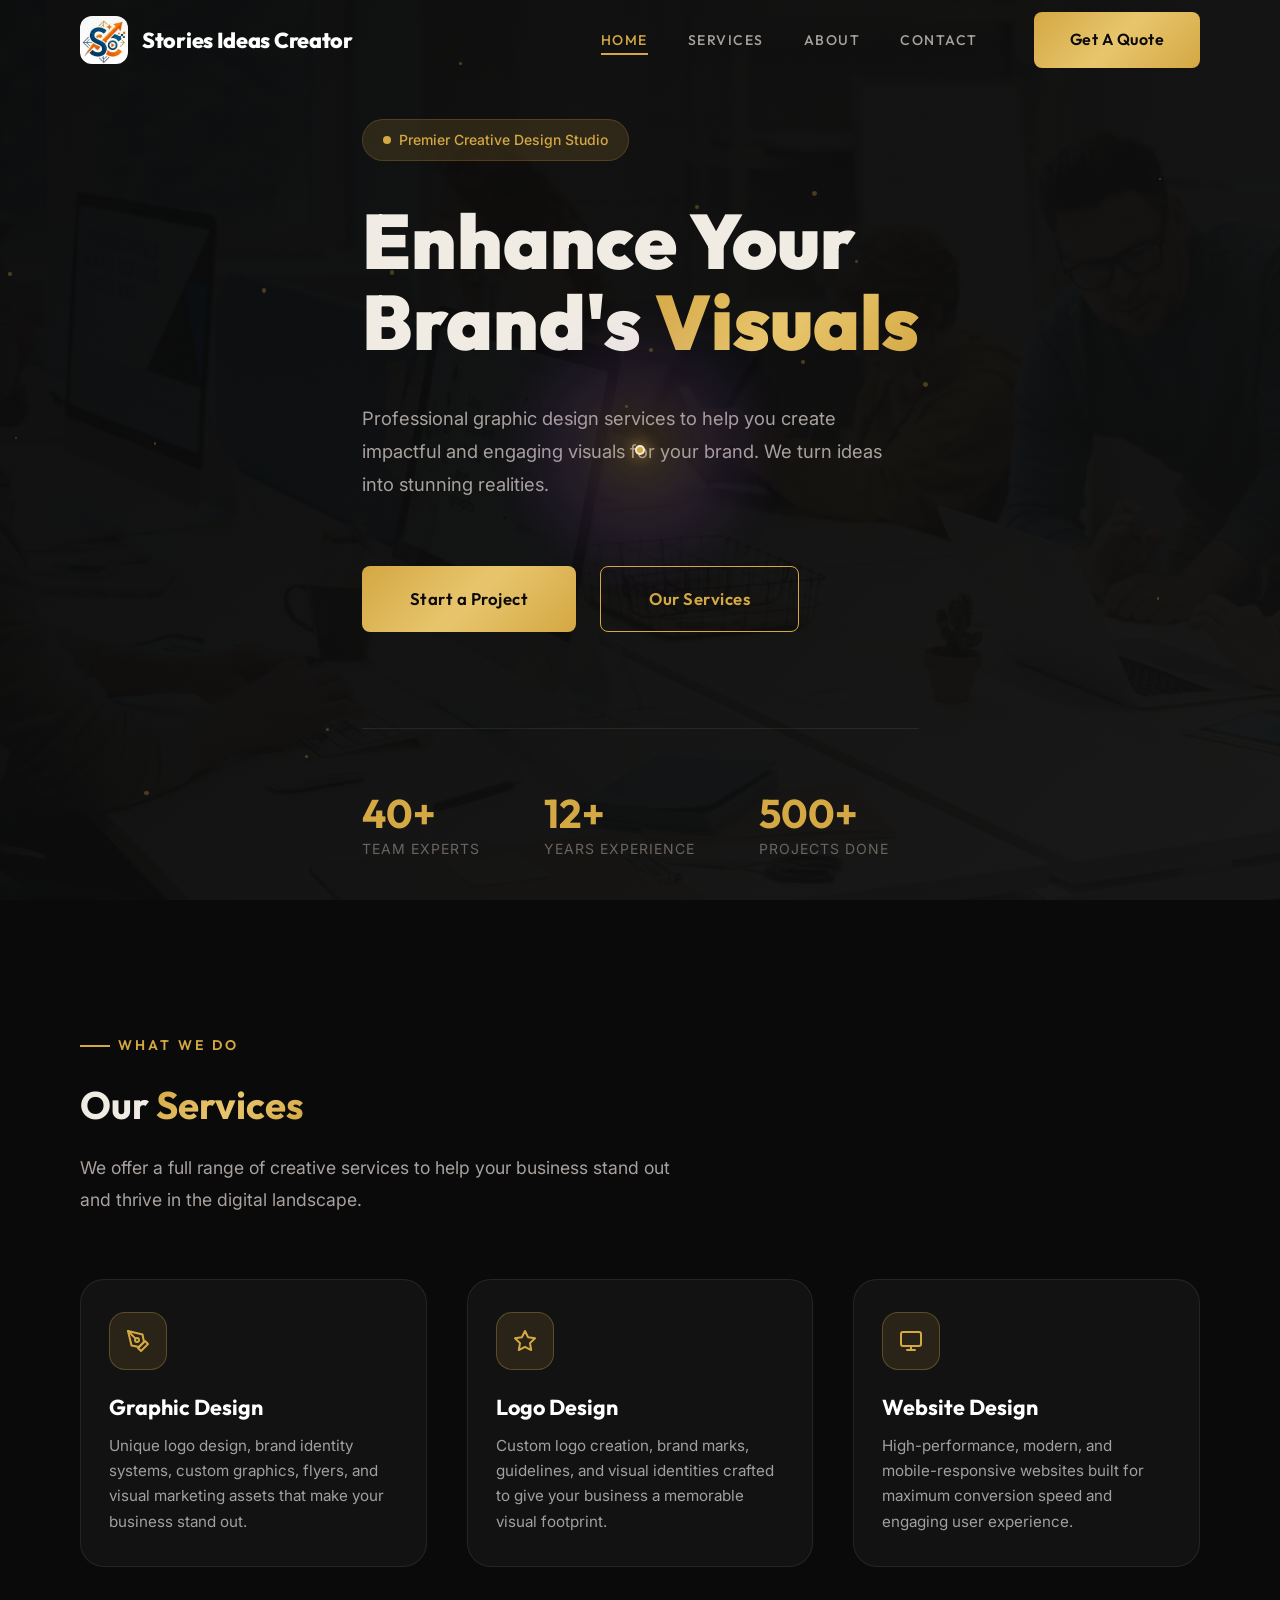
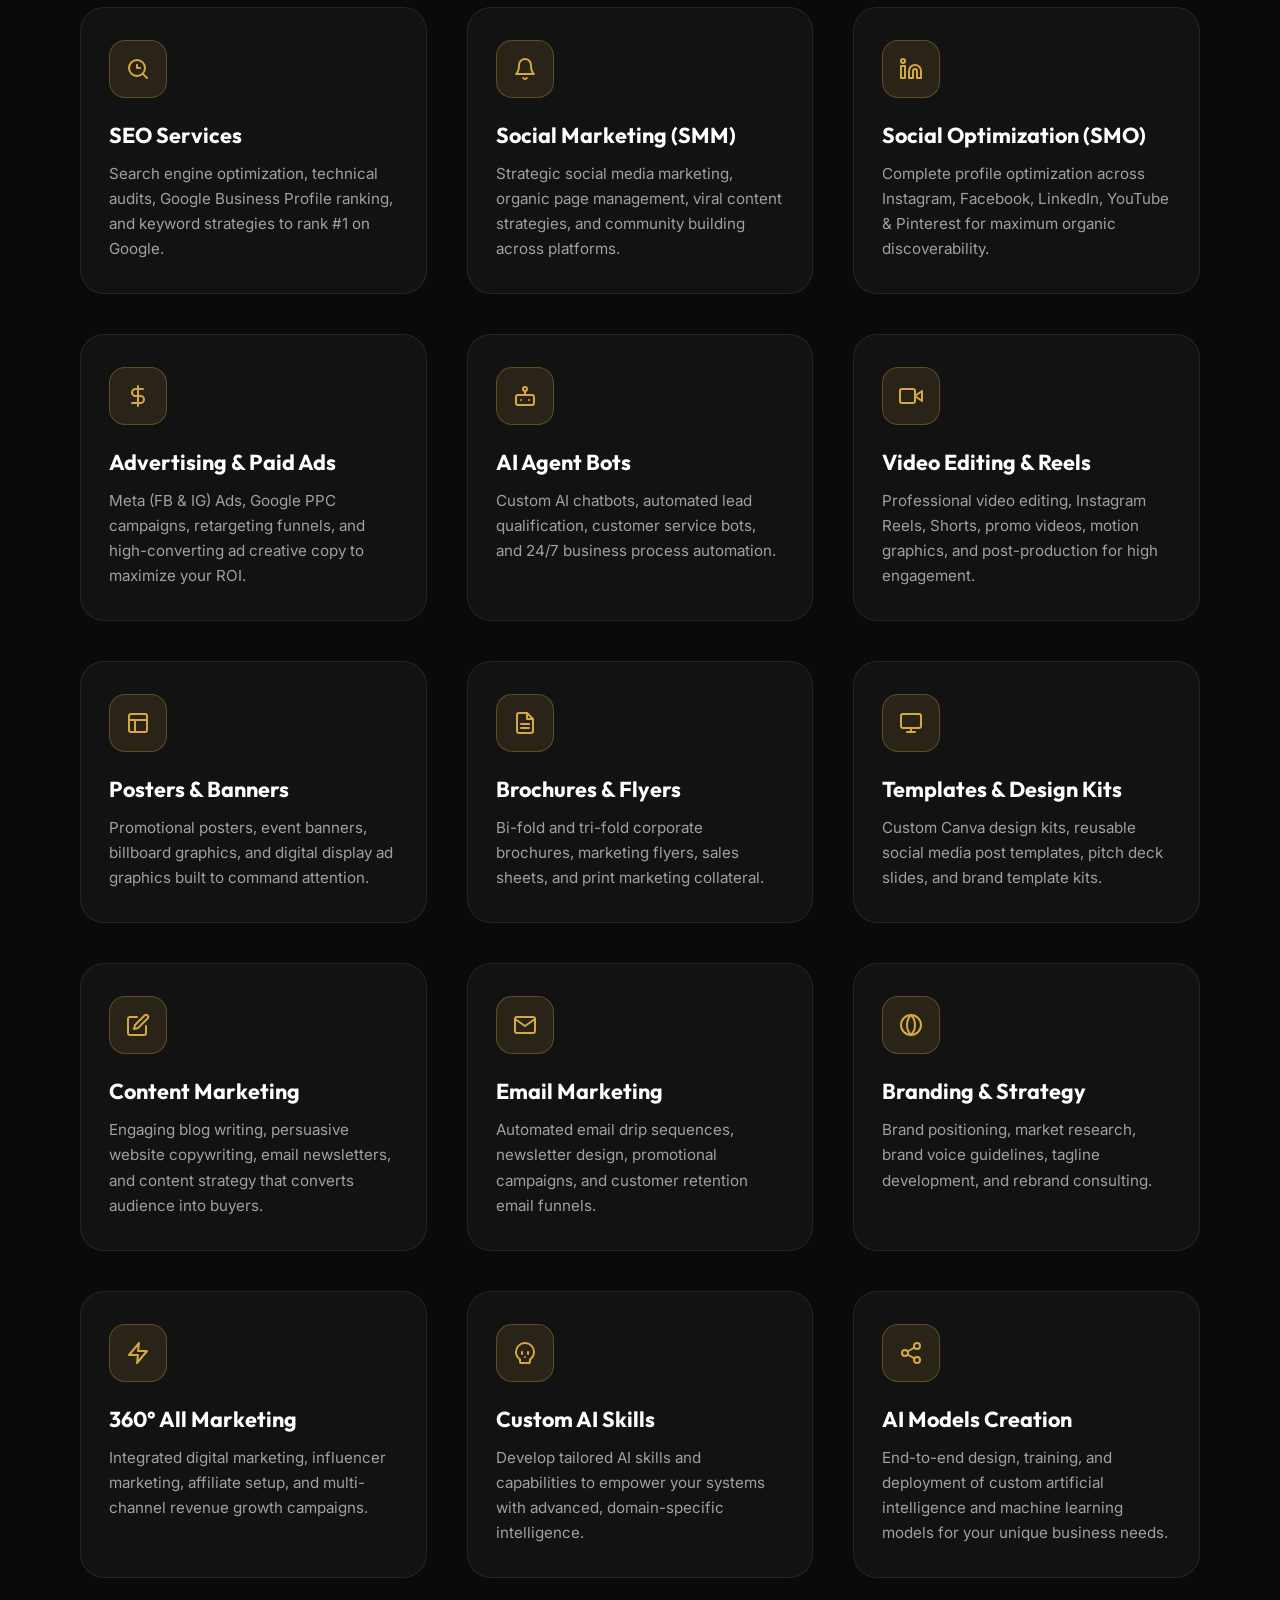
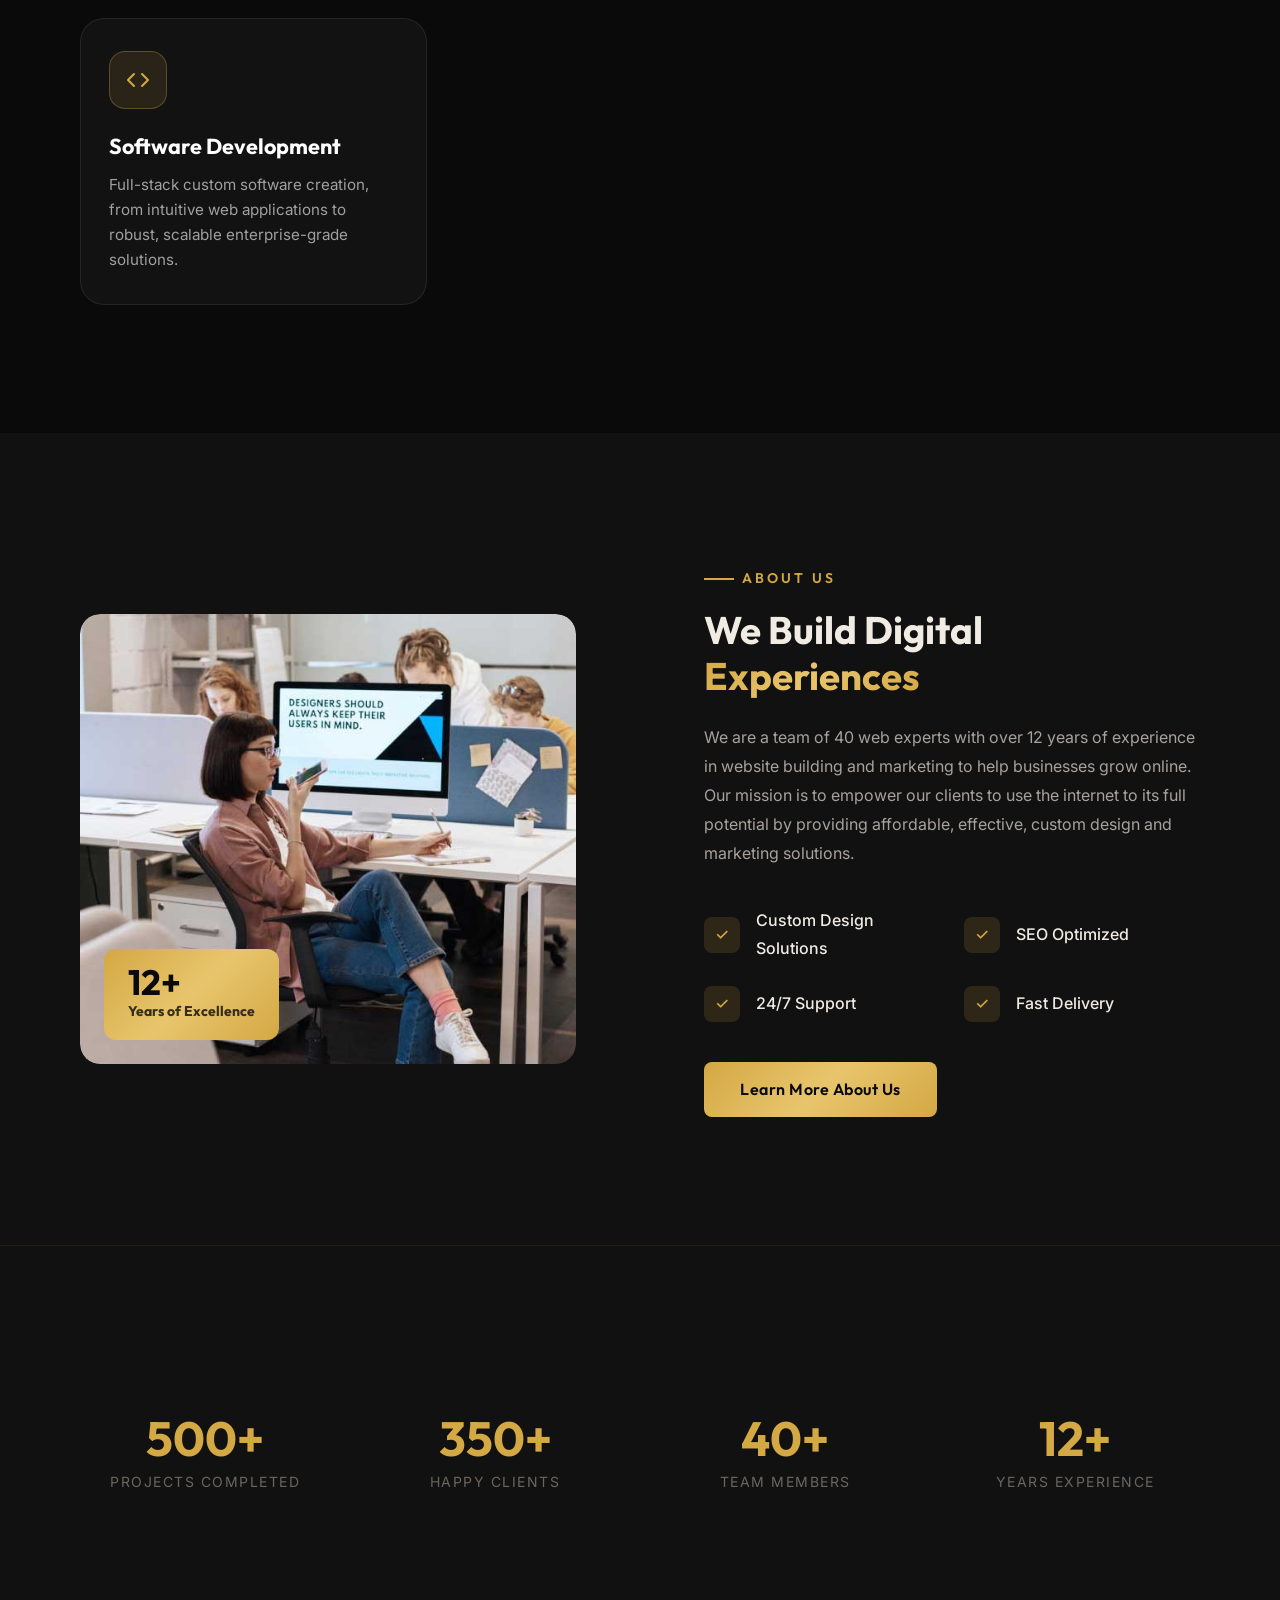
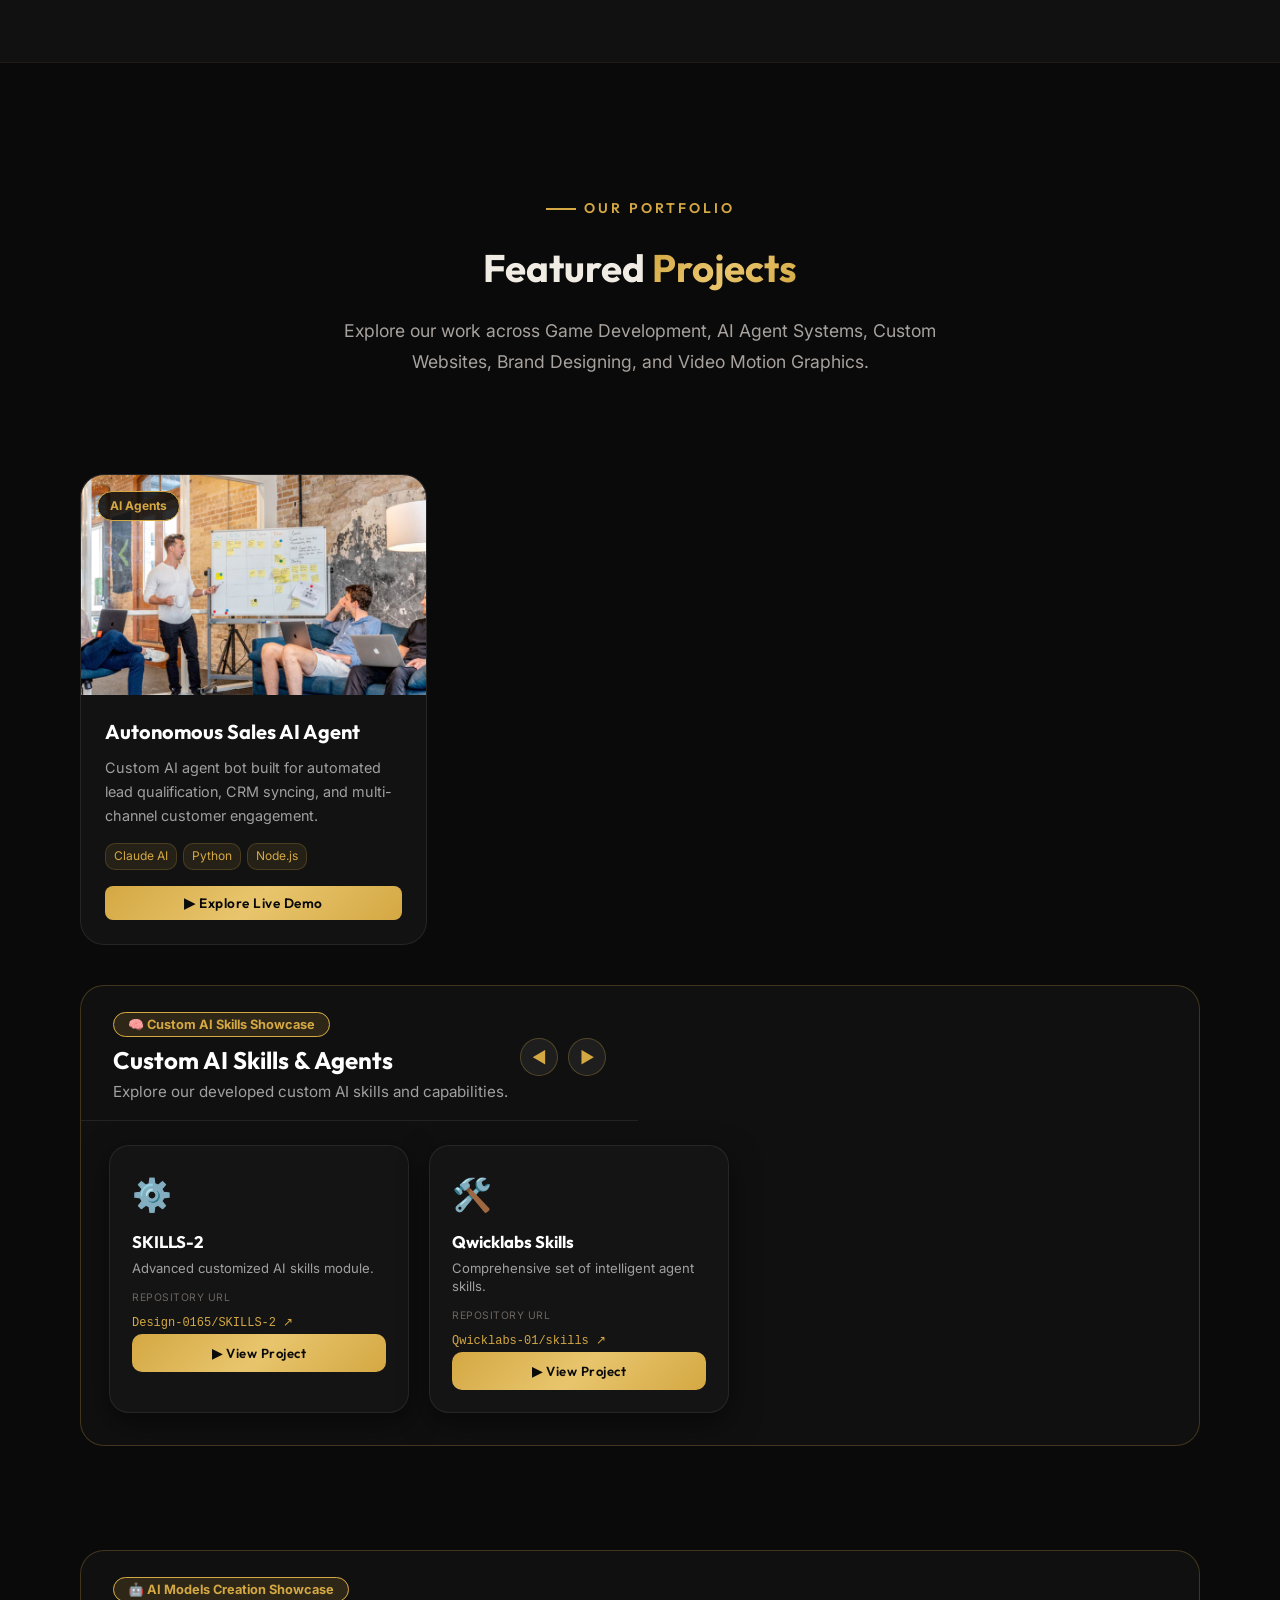
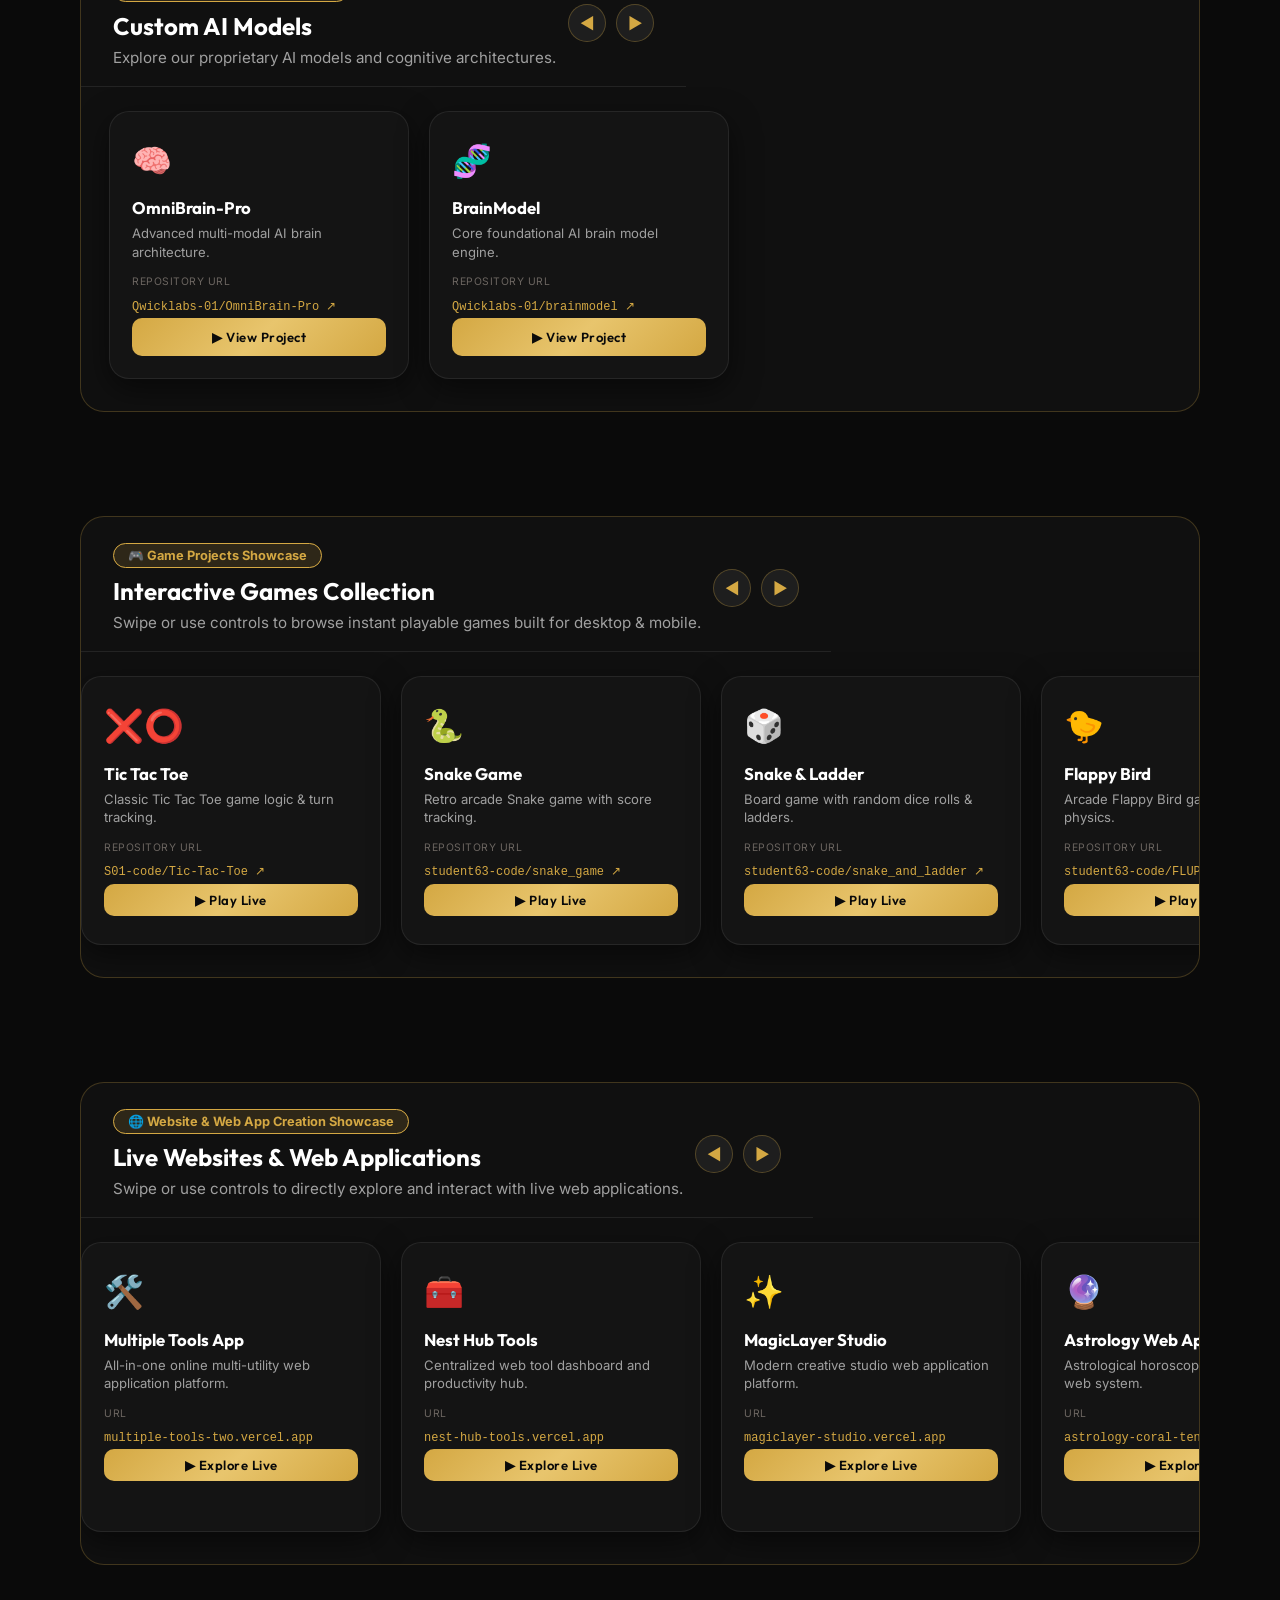
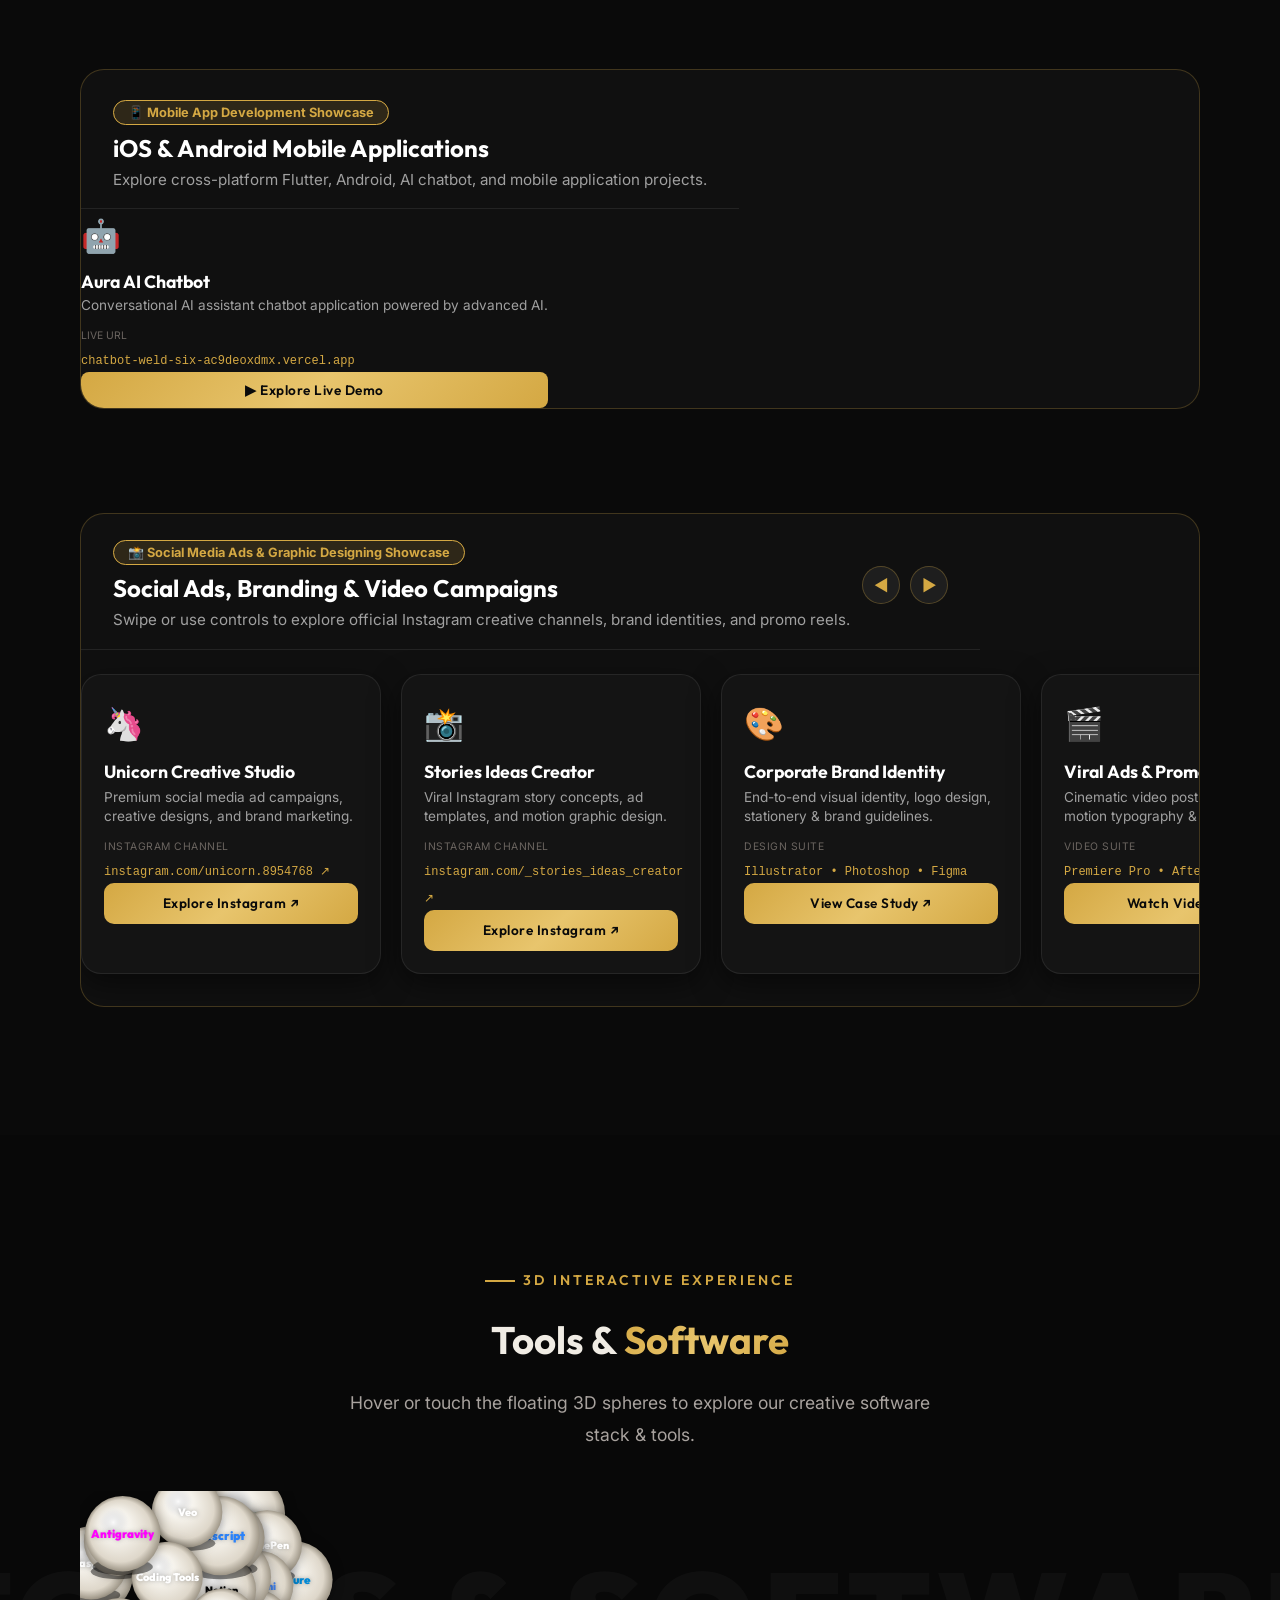
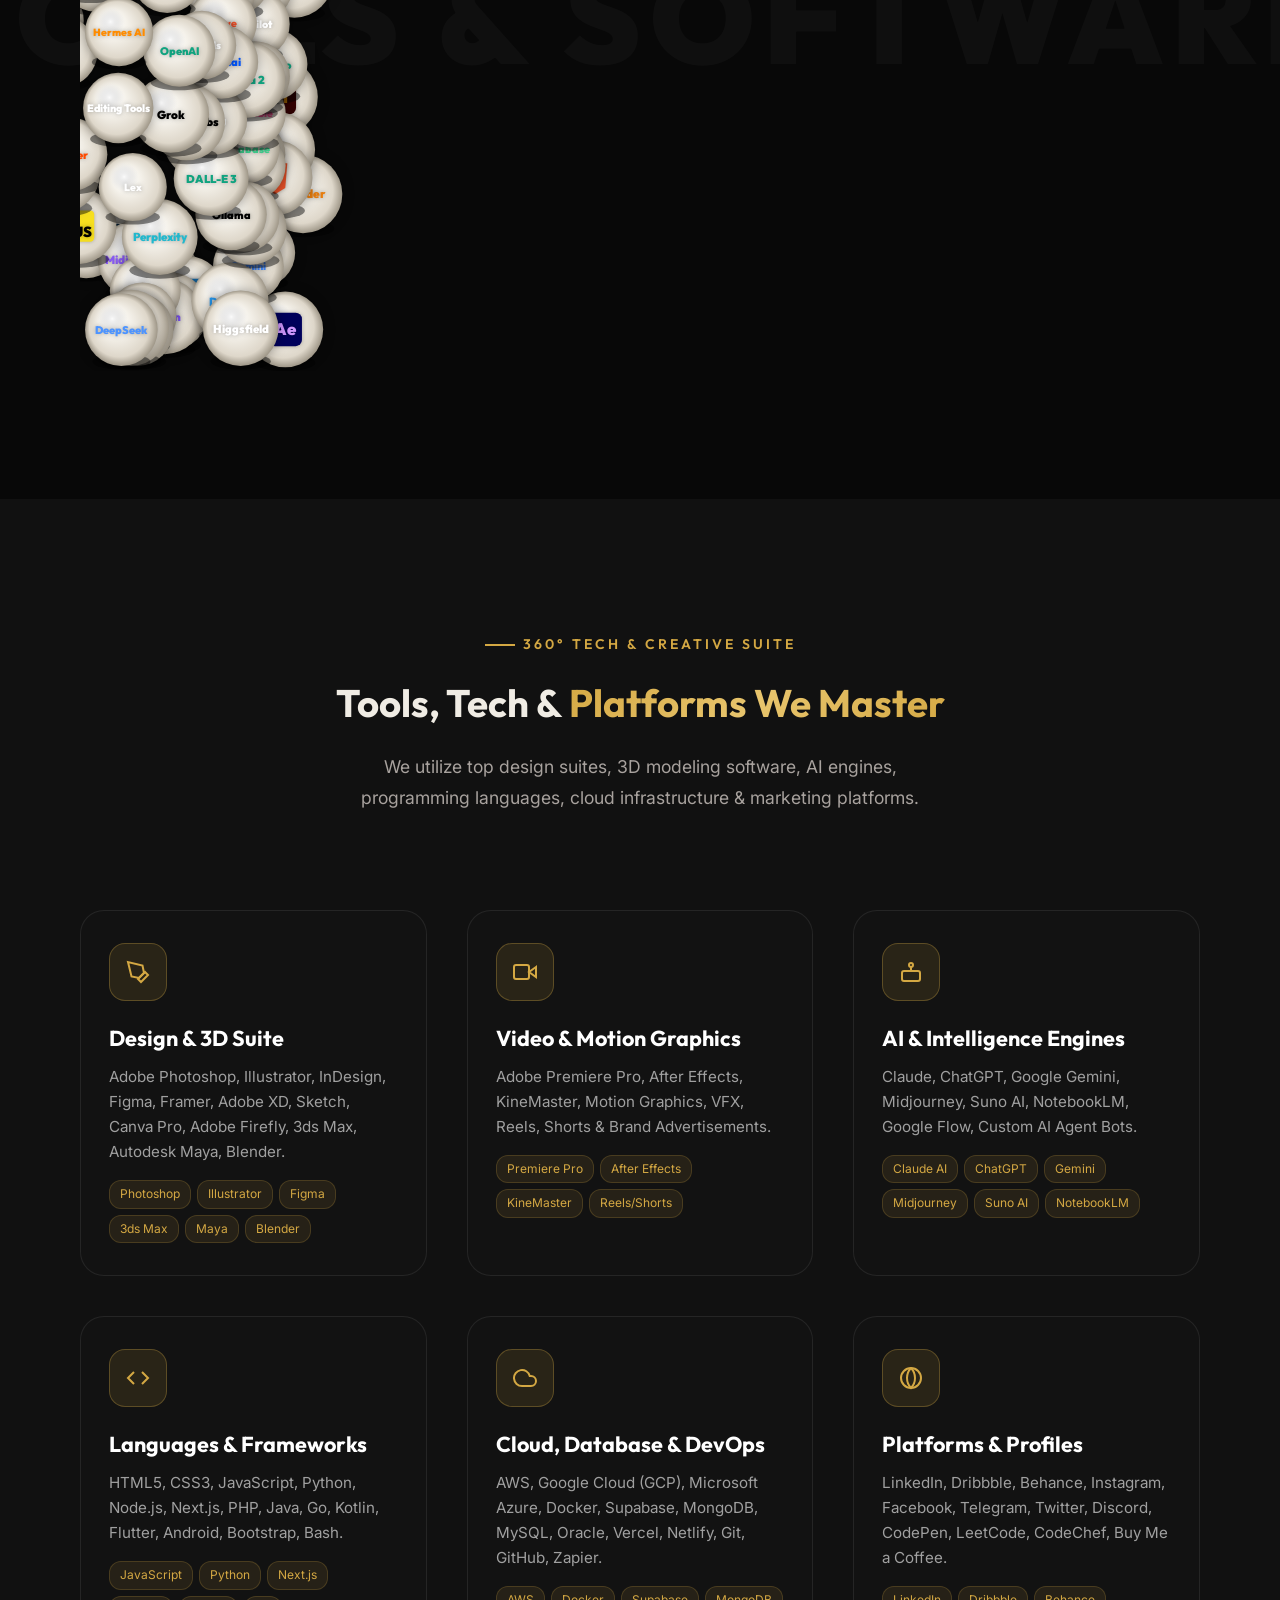
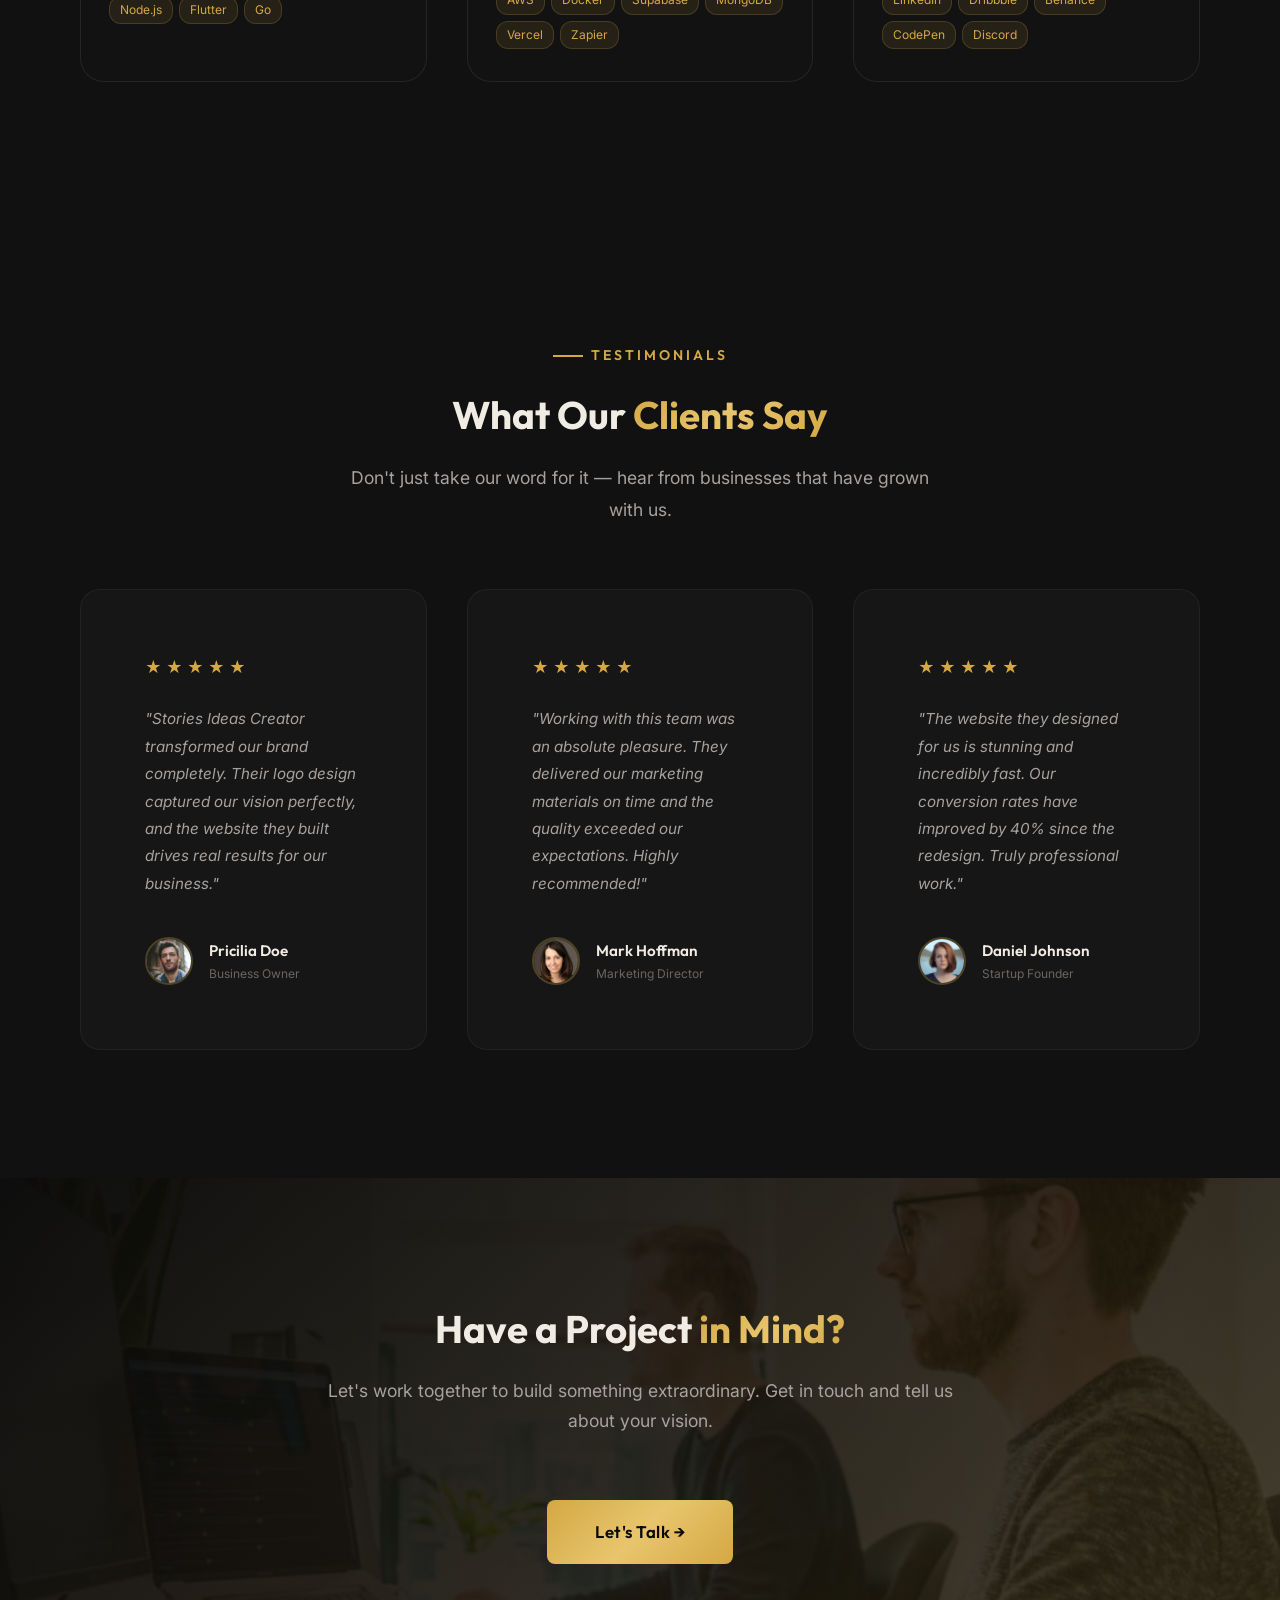
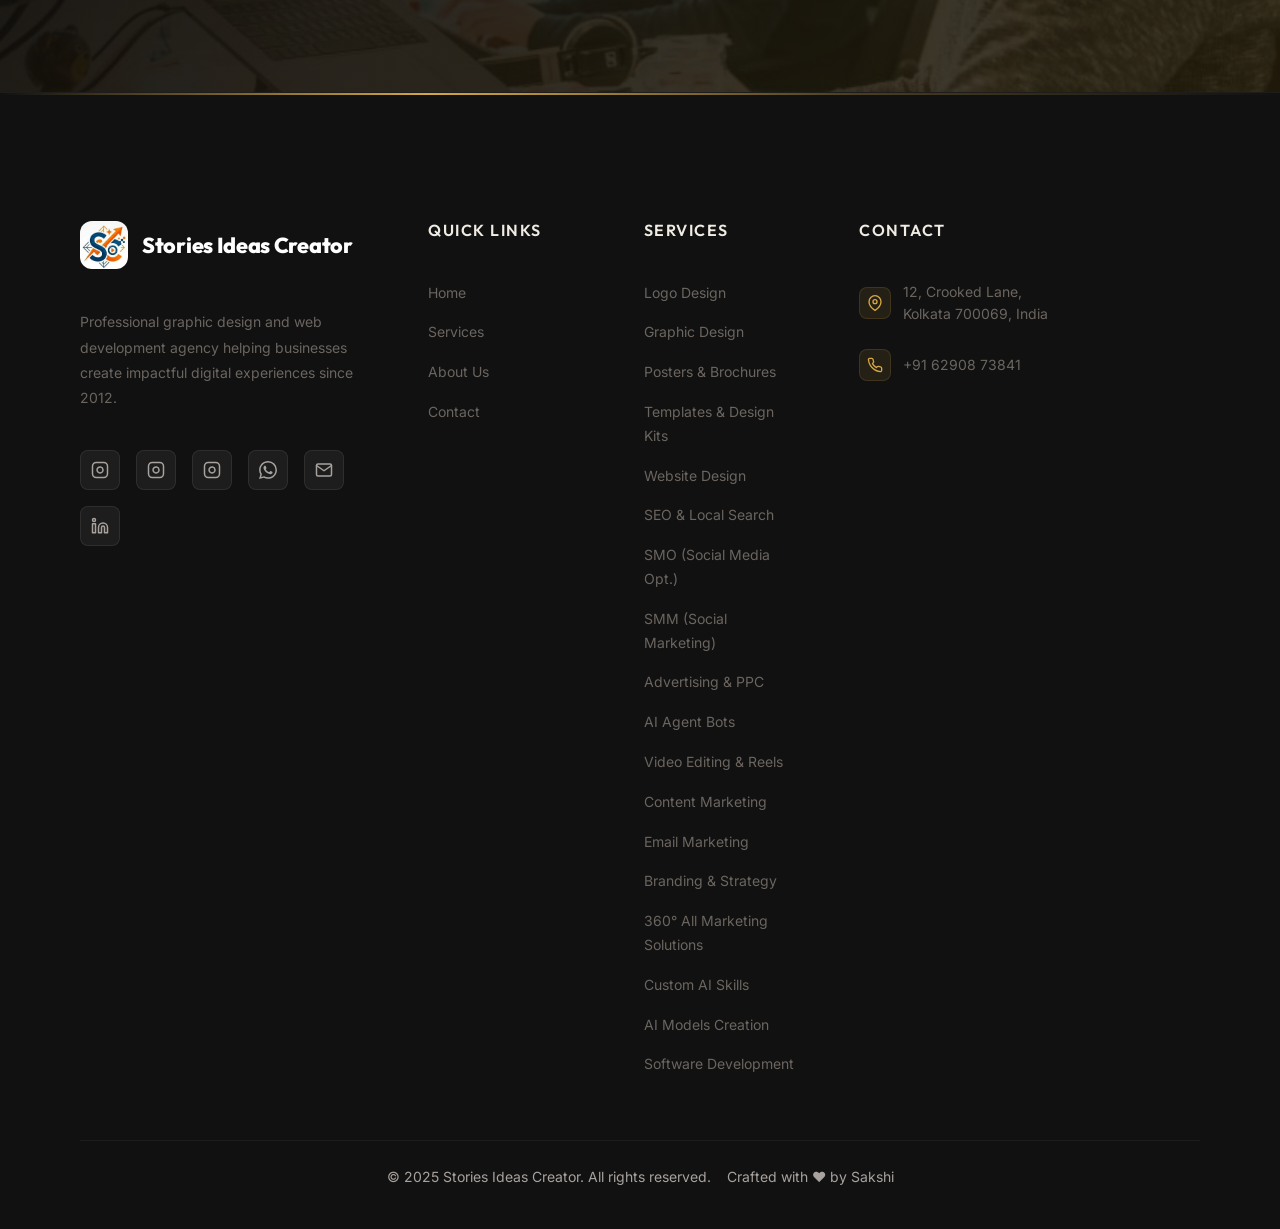
==== commit 6f0221f5: "Add Google Search Console verification meta tag and HTML file" ====
--- a/index.html
+++ b/index.html
@@ -6,6 +6,7 @@
   <title>Stories Ideas Creator | Professional Graphic Design & Web Services in Kolkata</title>
   <meta name="description" content="Stories Ideas Creator is a Kolkata-based creative agency offering professional graphic design, logo design, website development, and branding solutions. 12+ years of excellence.">
   <meta name="keywords" content="graphic design Kolkata, logo design, website design, branding agency, creative design services, digital marketing, web development India">
+  <meta name="google-site-verification" content="AESaUtJQM1sjgOahJ3VgDOvwUbhUFaTzXIyKZ6lsoVQ">
   <meta name="author" content="Stories Ideas Creator">
   <meta name="robots" content="index, follow">
   <link rel="canonical" href="https://design-0165.github.io/Stories-Ideas-Creator/">
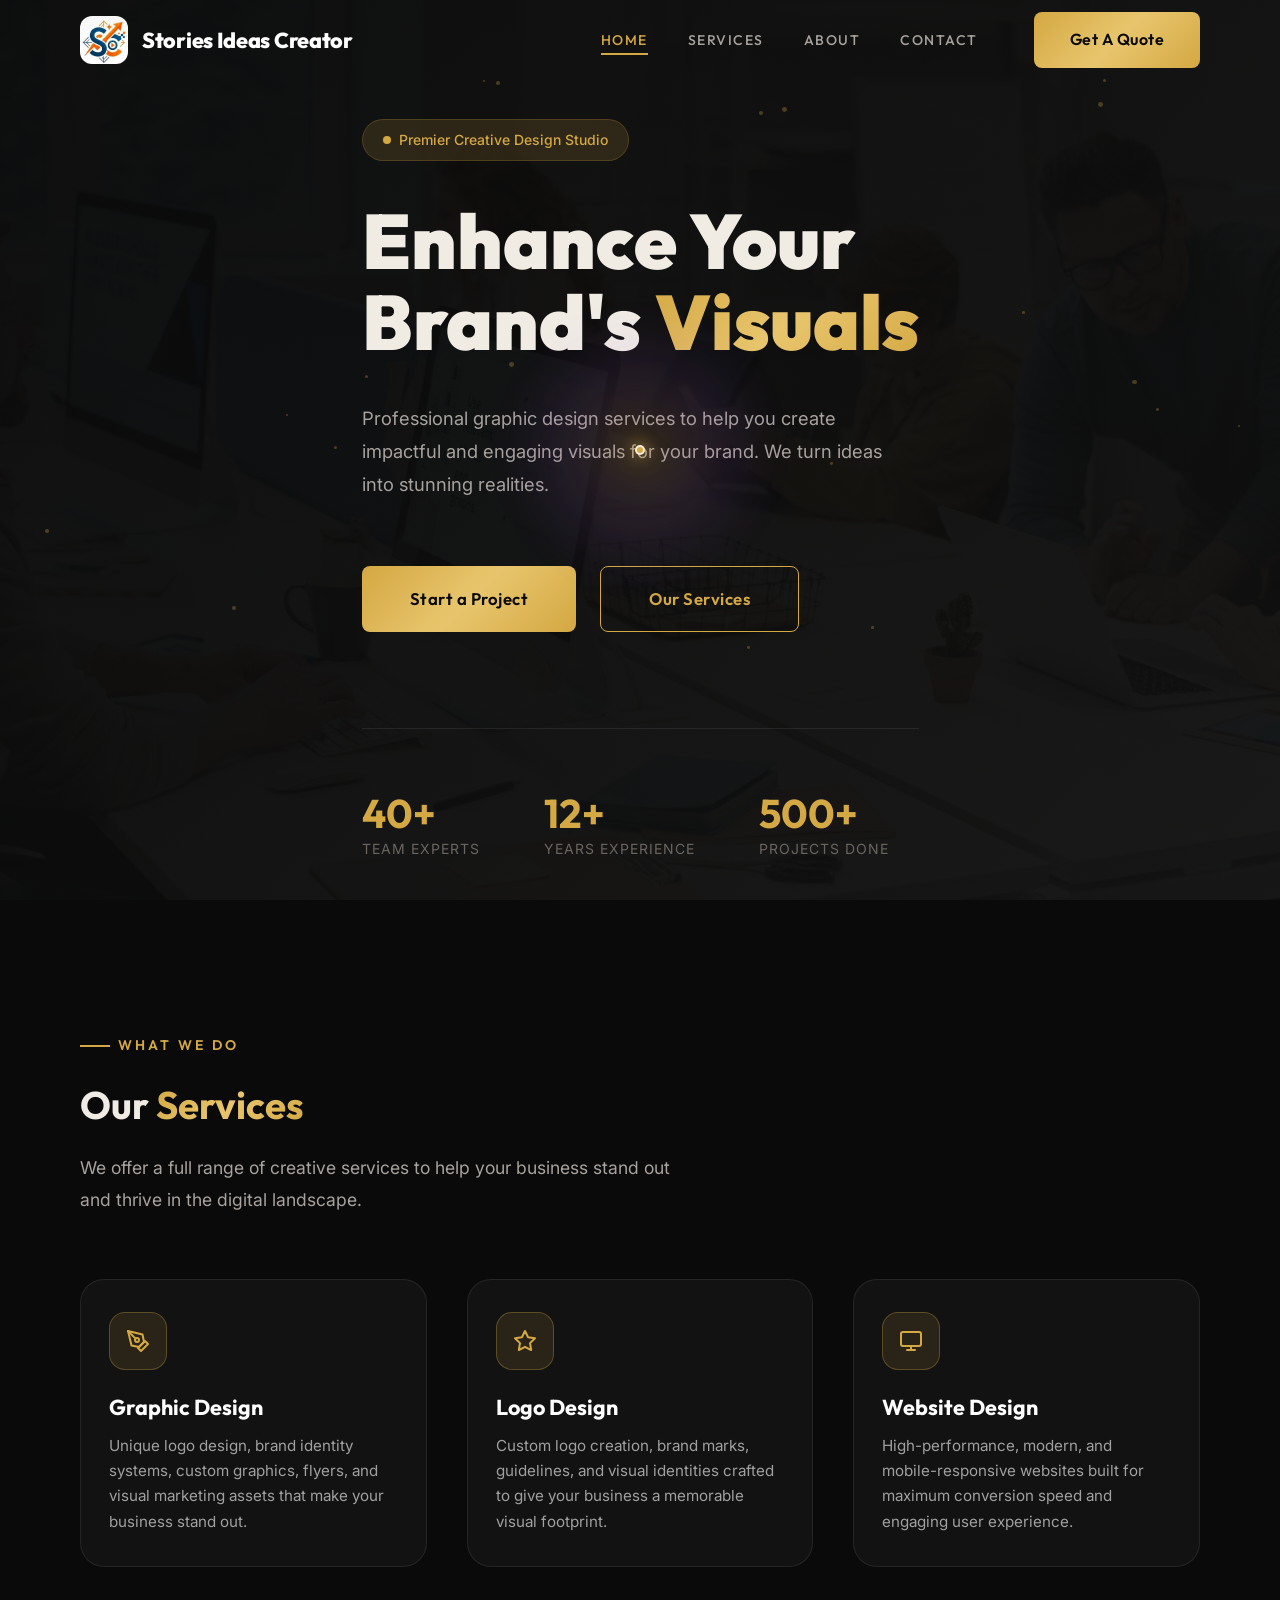
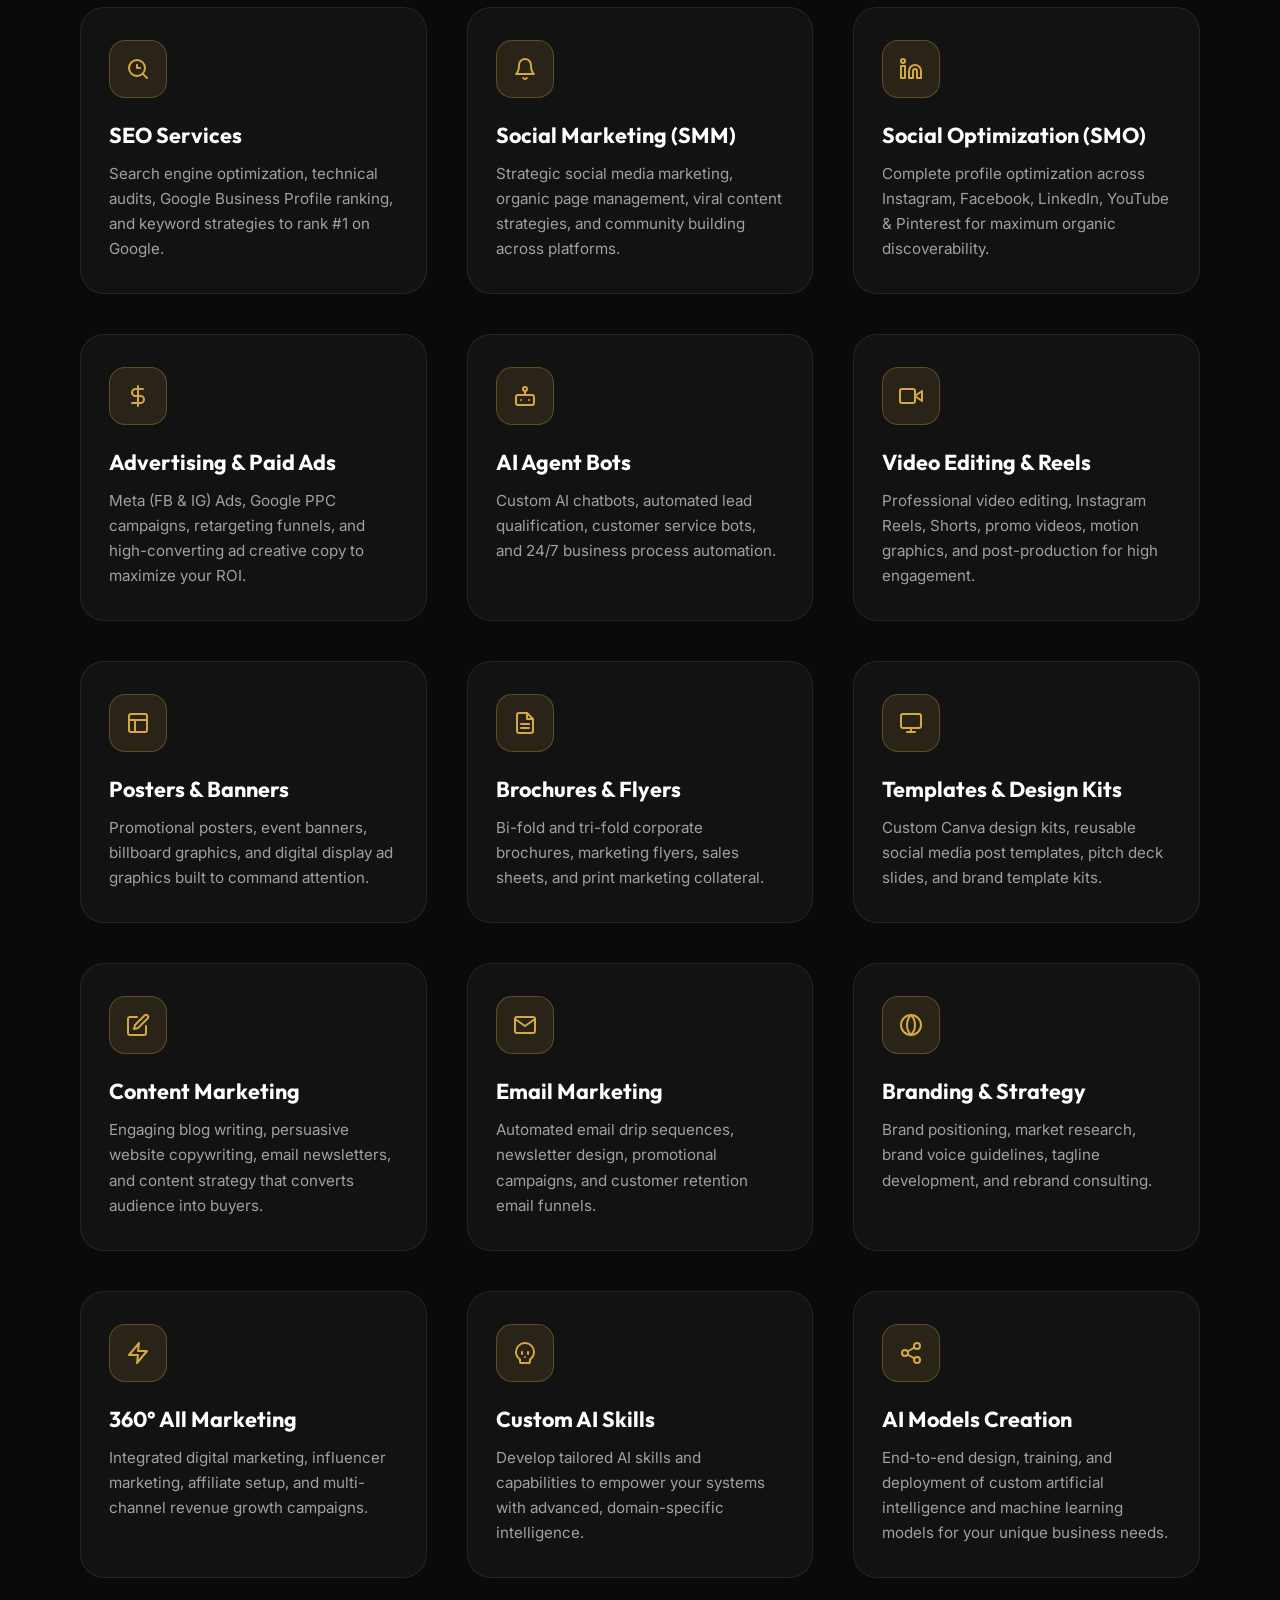
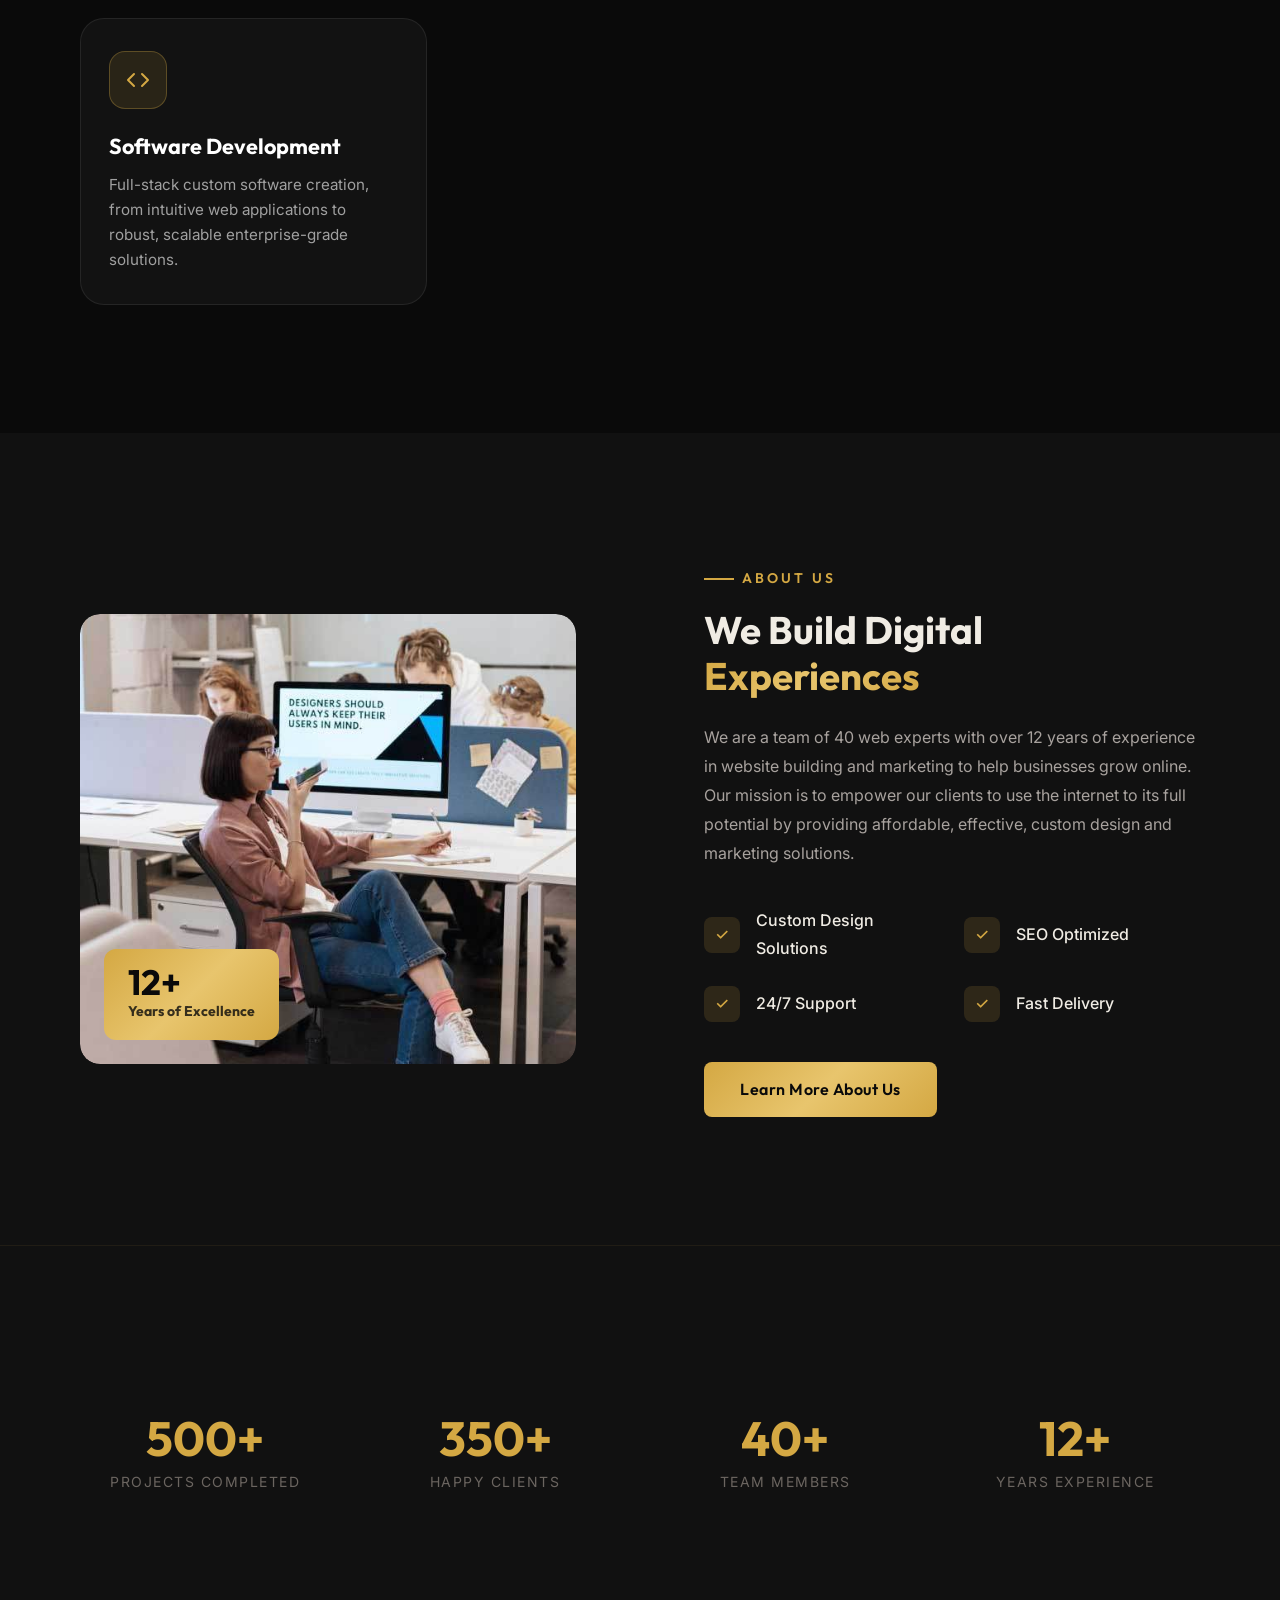
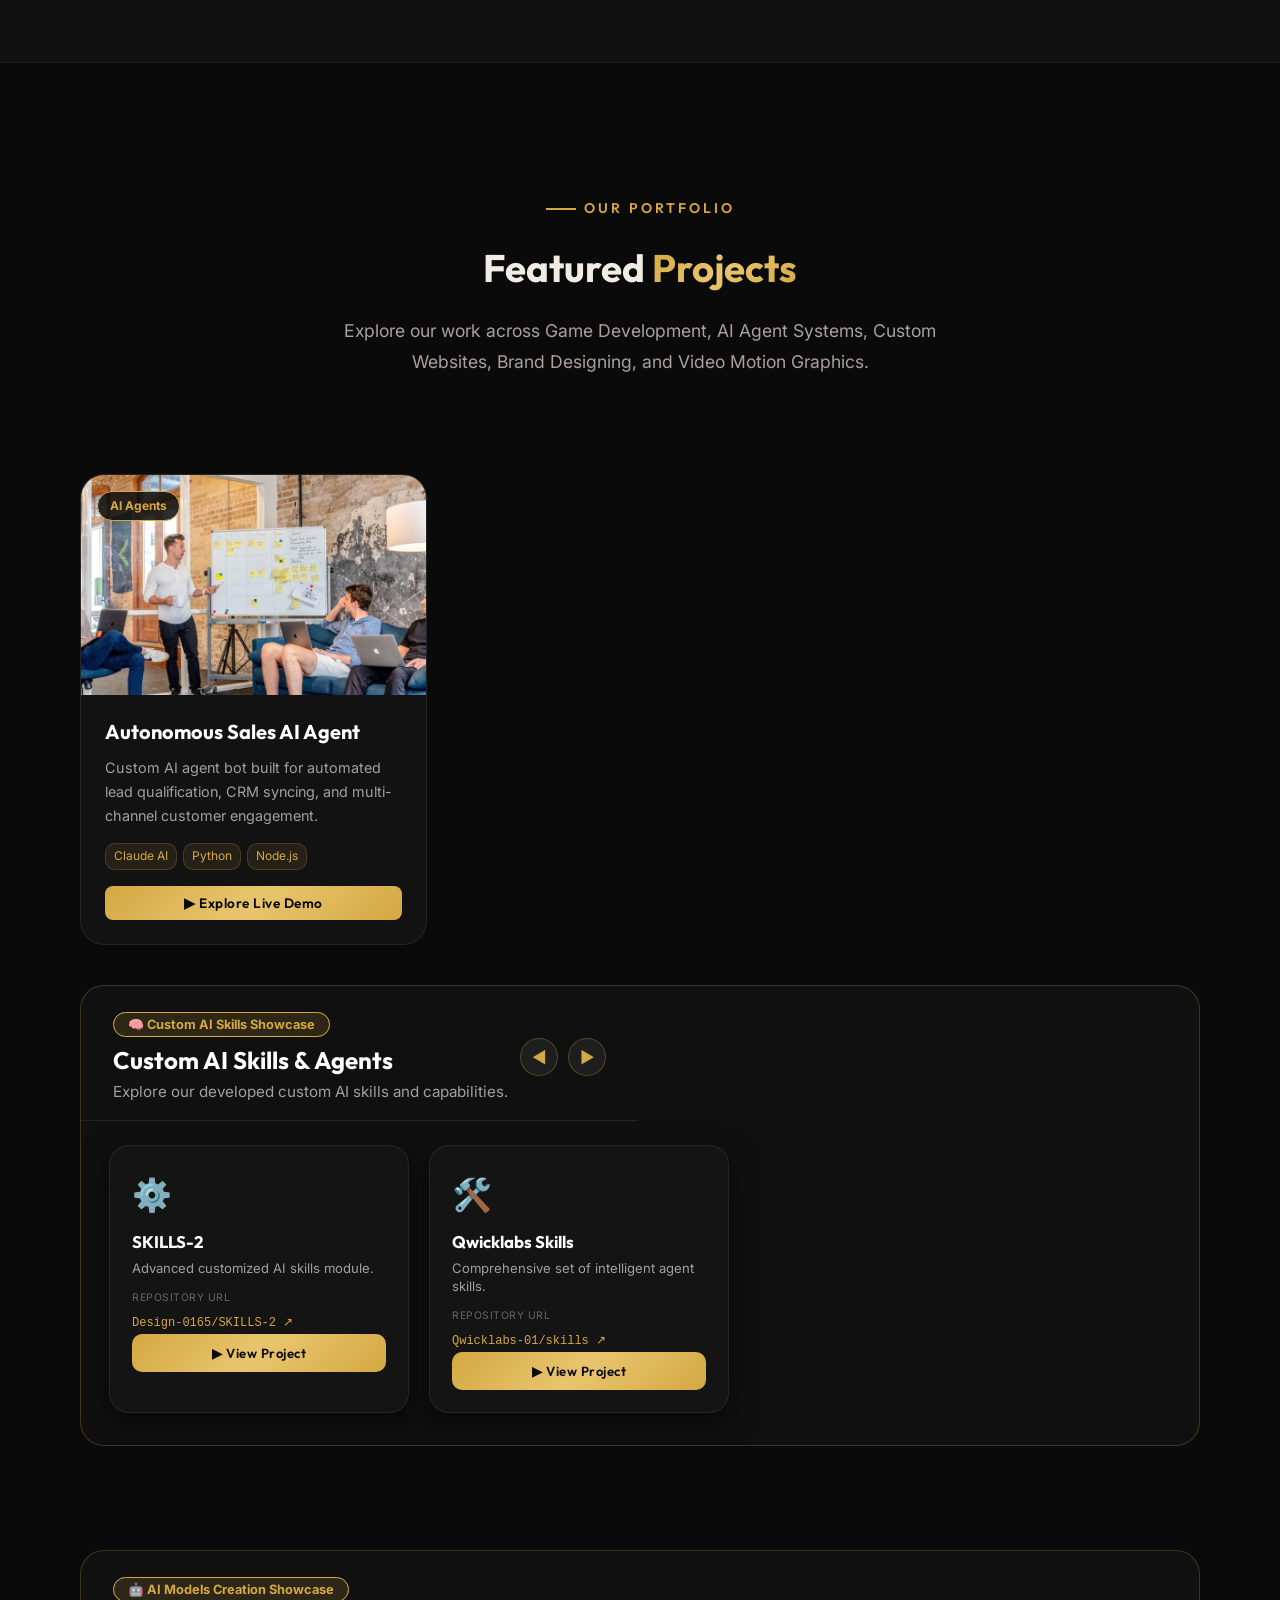
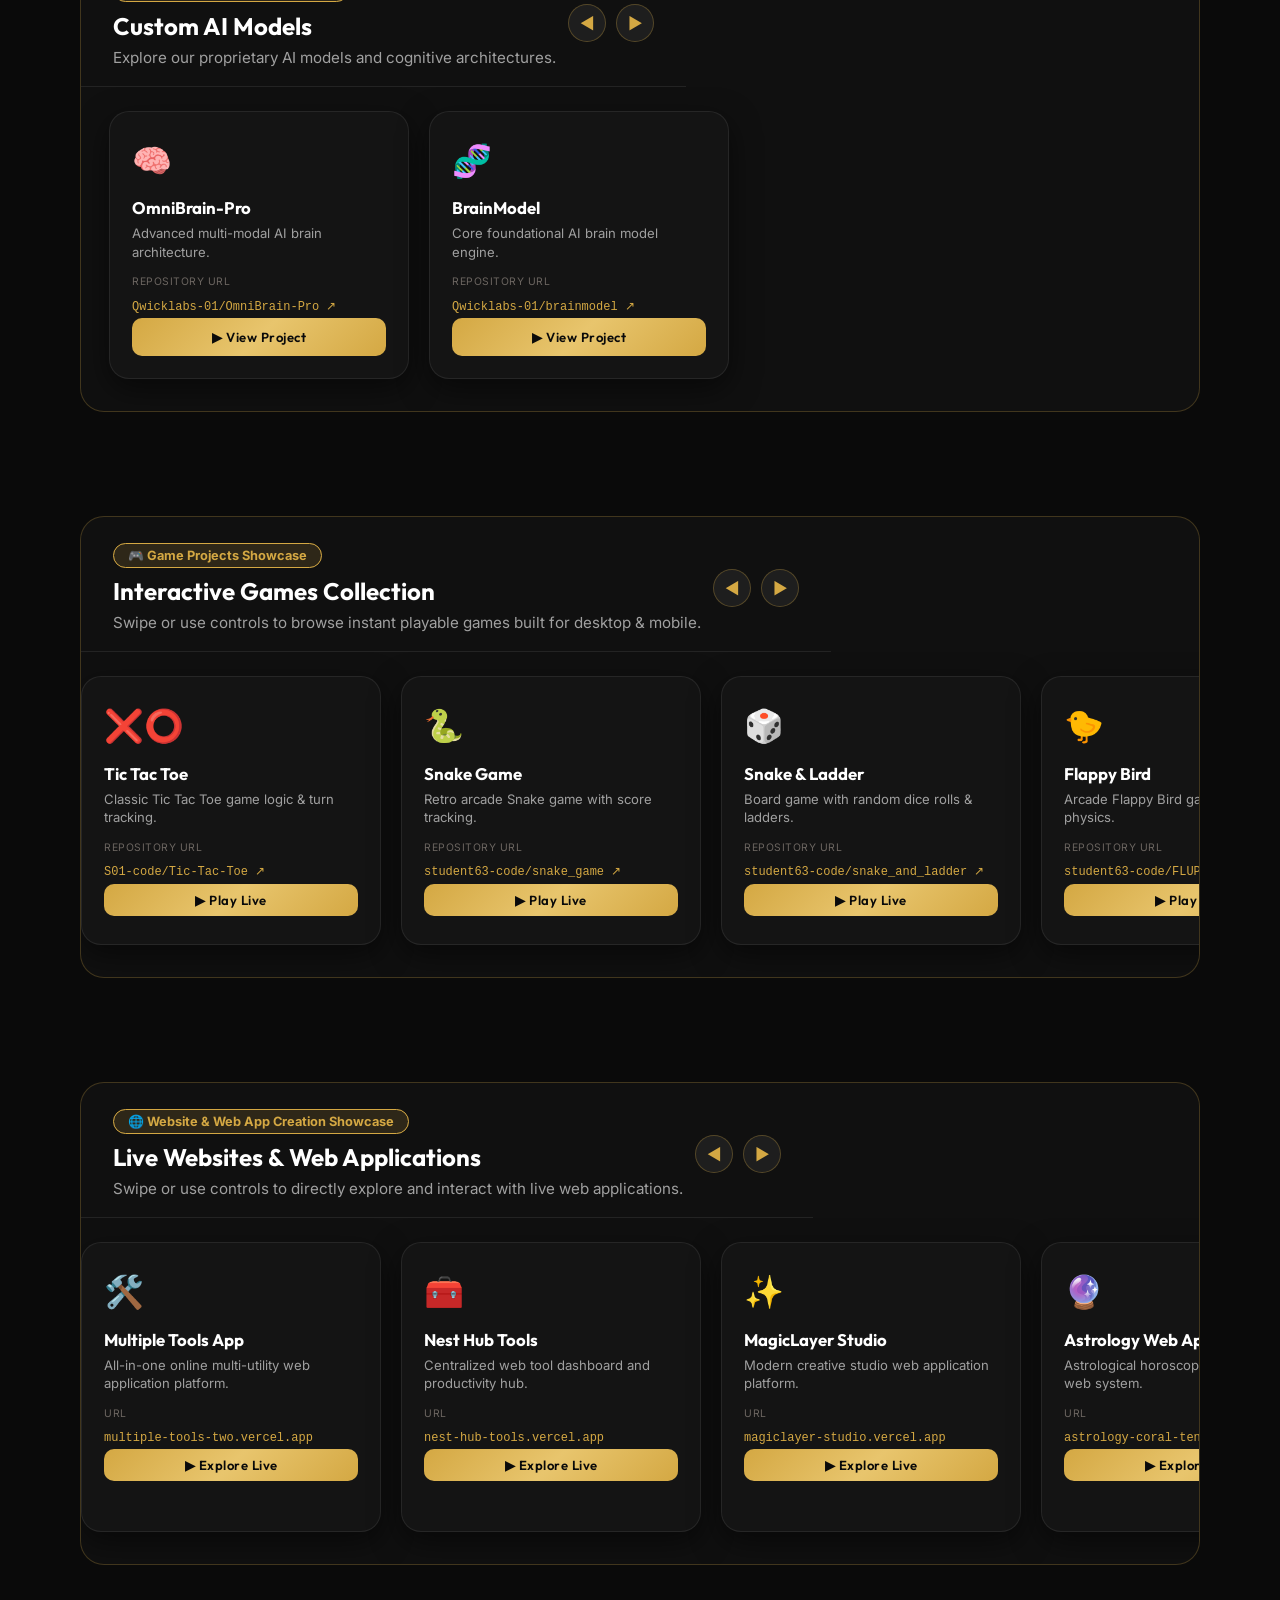
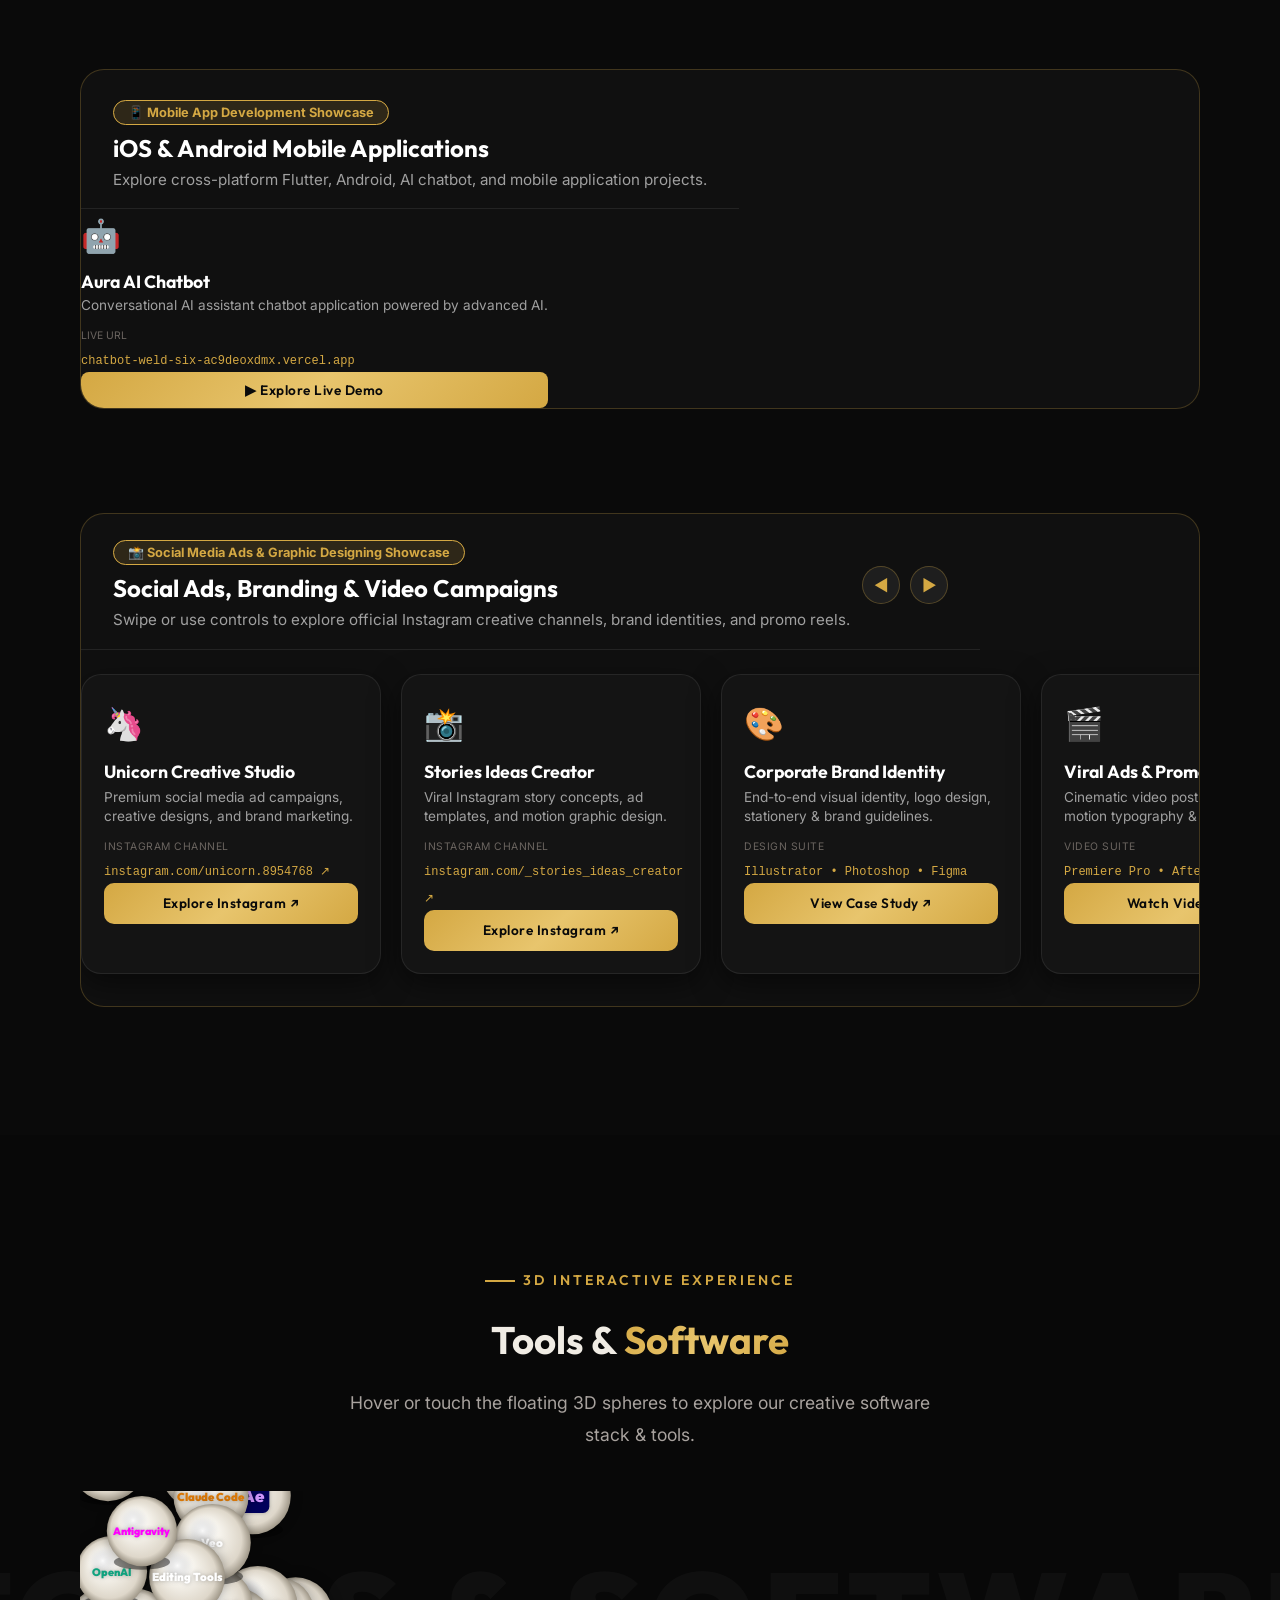
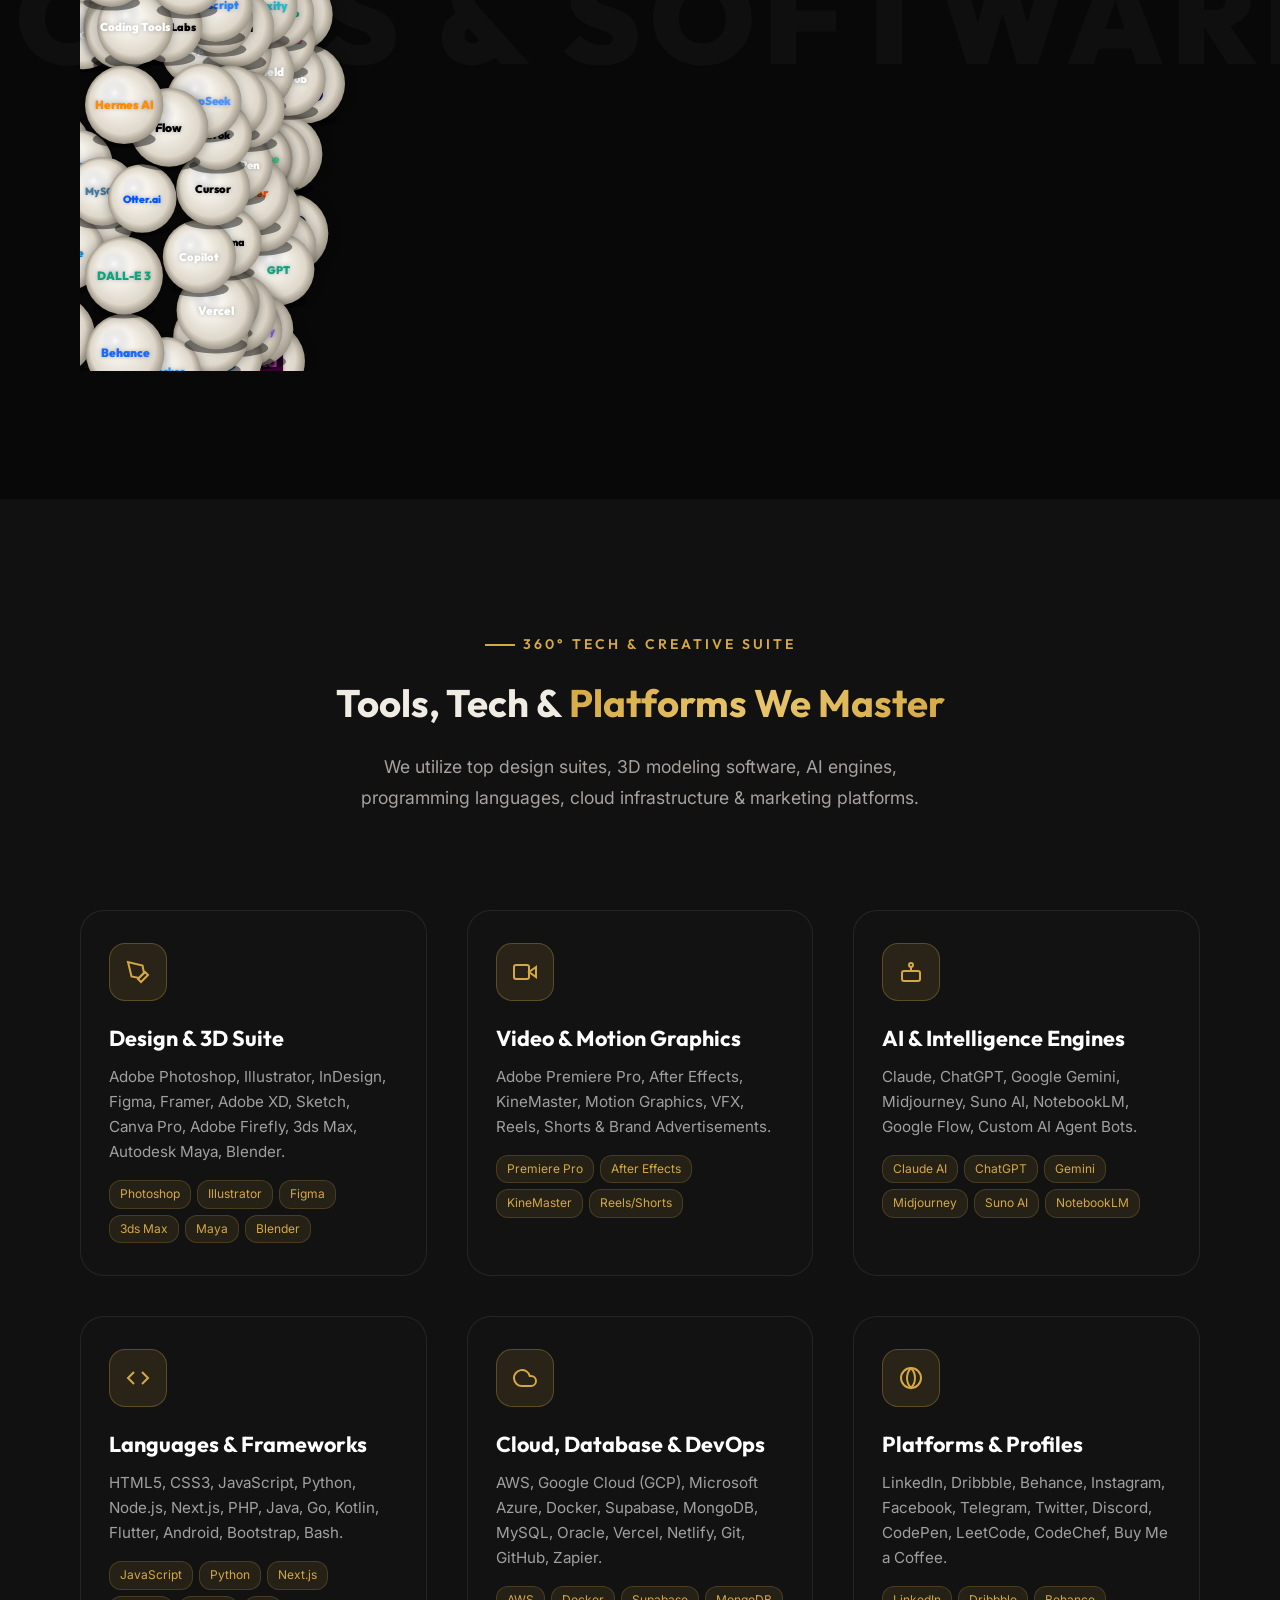
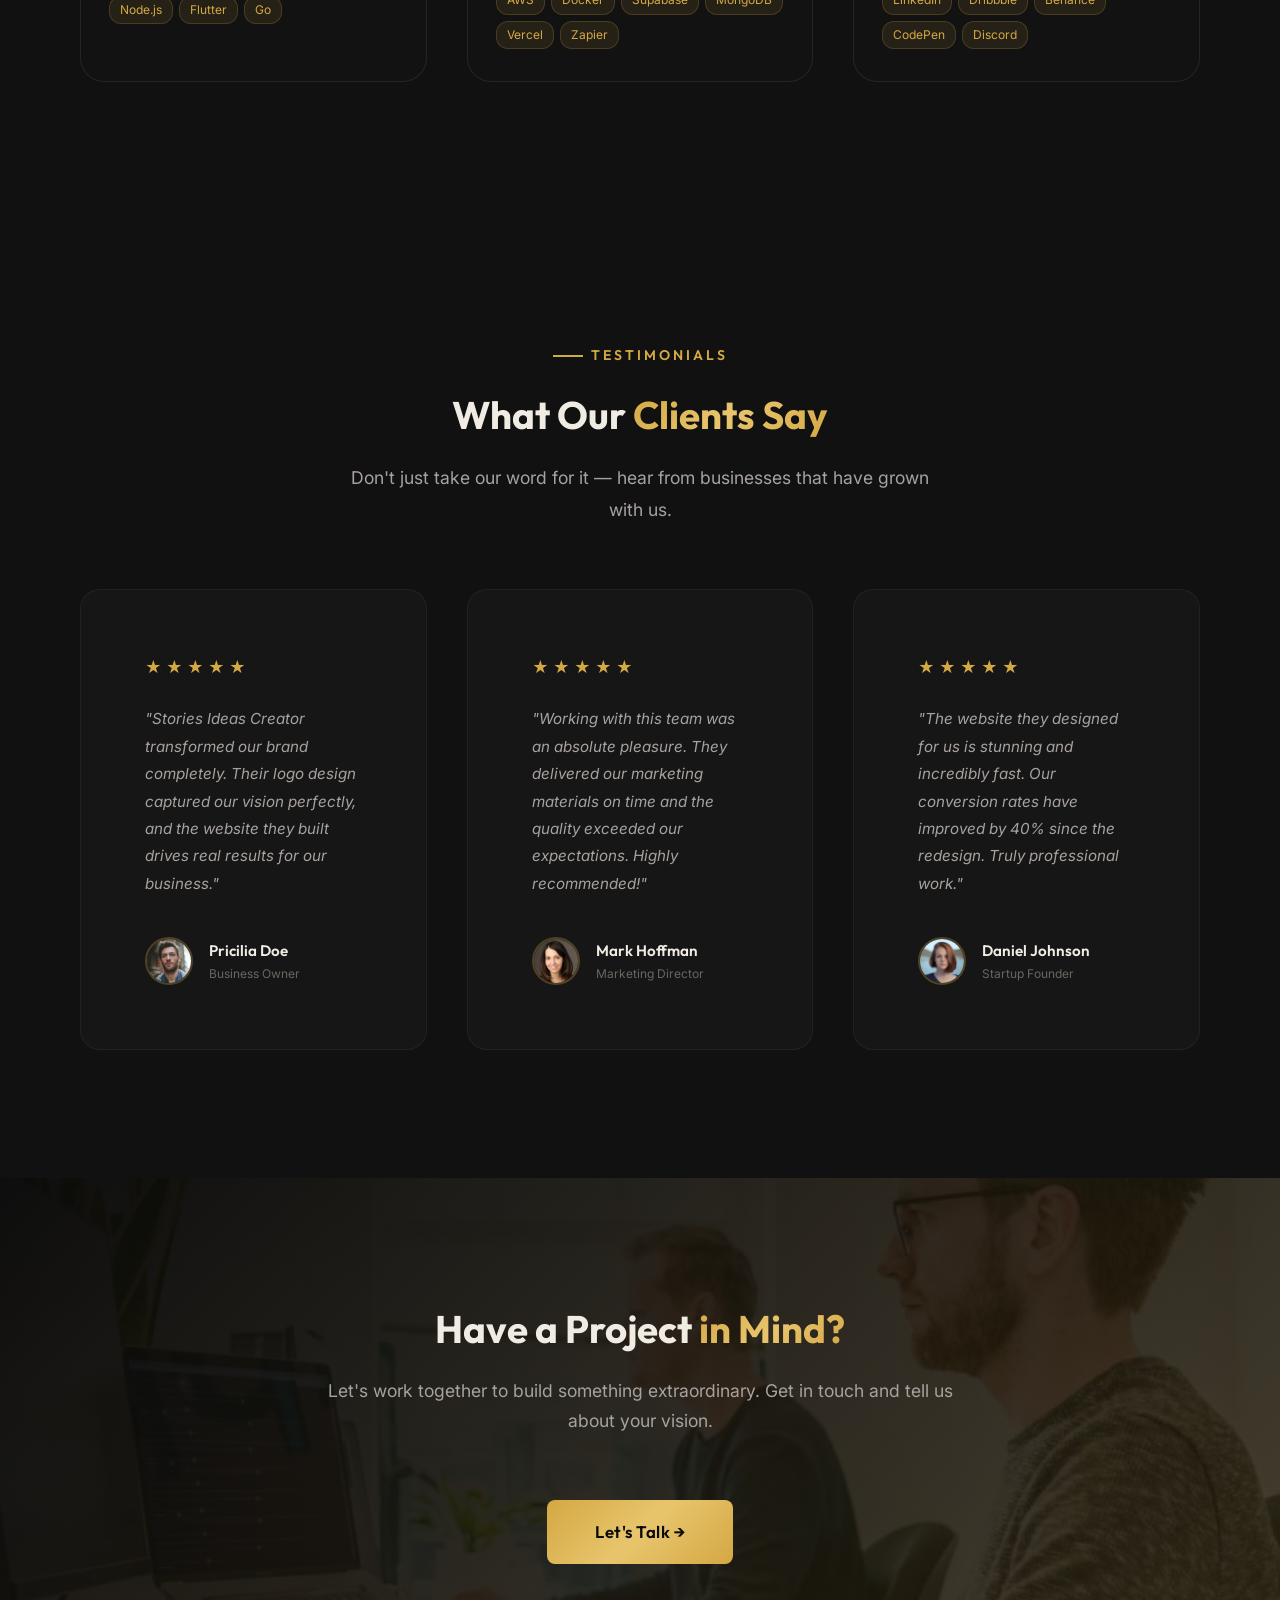
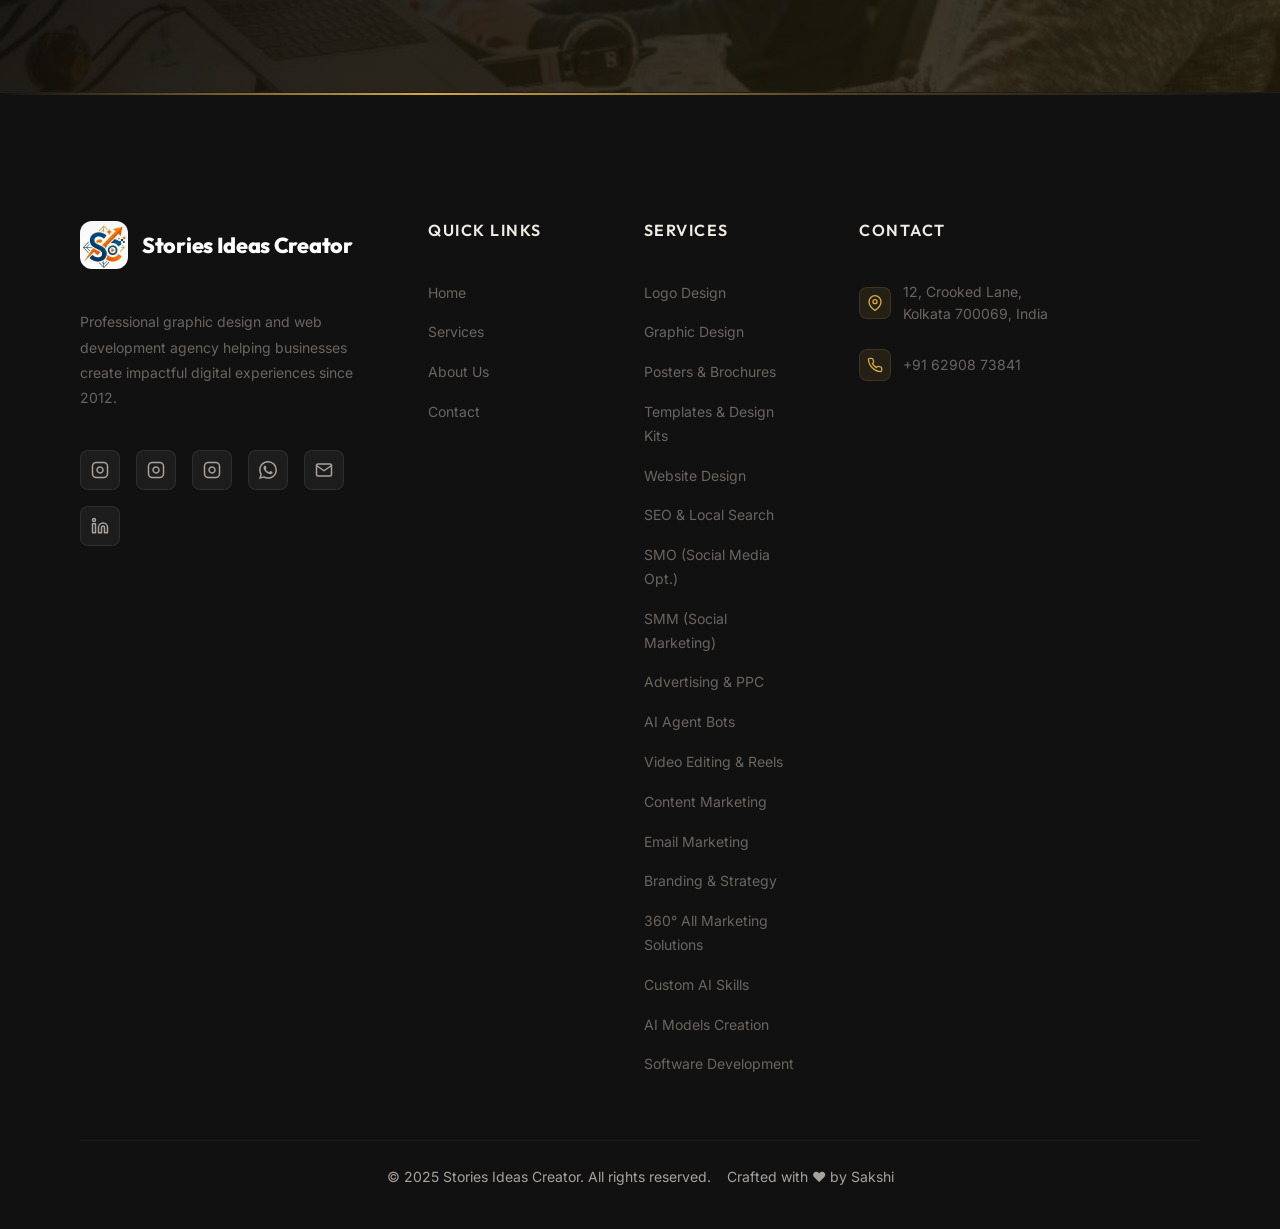
==== commit ca10a2c1: "security: remove hardcoded credentials, add config.js with new Web3Forms key" ====
--- a/index.html
+++ b/index.html
@@ -1133,6 +1133,6 @@
       <div id="game-canvas-container" style="display:flex; justify-content:center; align-items:center; min-height:300px;"></div>
     </div>
   </div>
-  <script src="js/main.min.js" defer></script>
+  <script src="js/config.js"></script><script src="js/main.min.js" defer></script>
 </body>
 </html>
